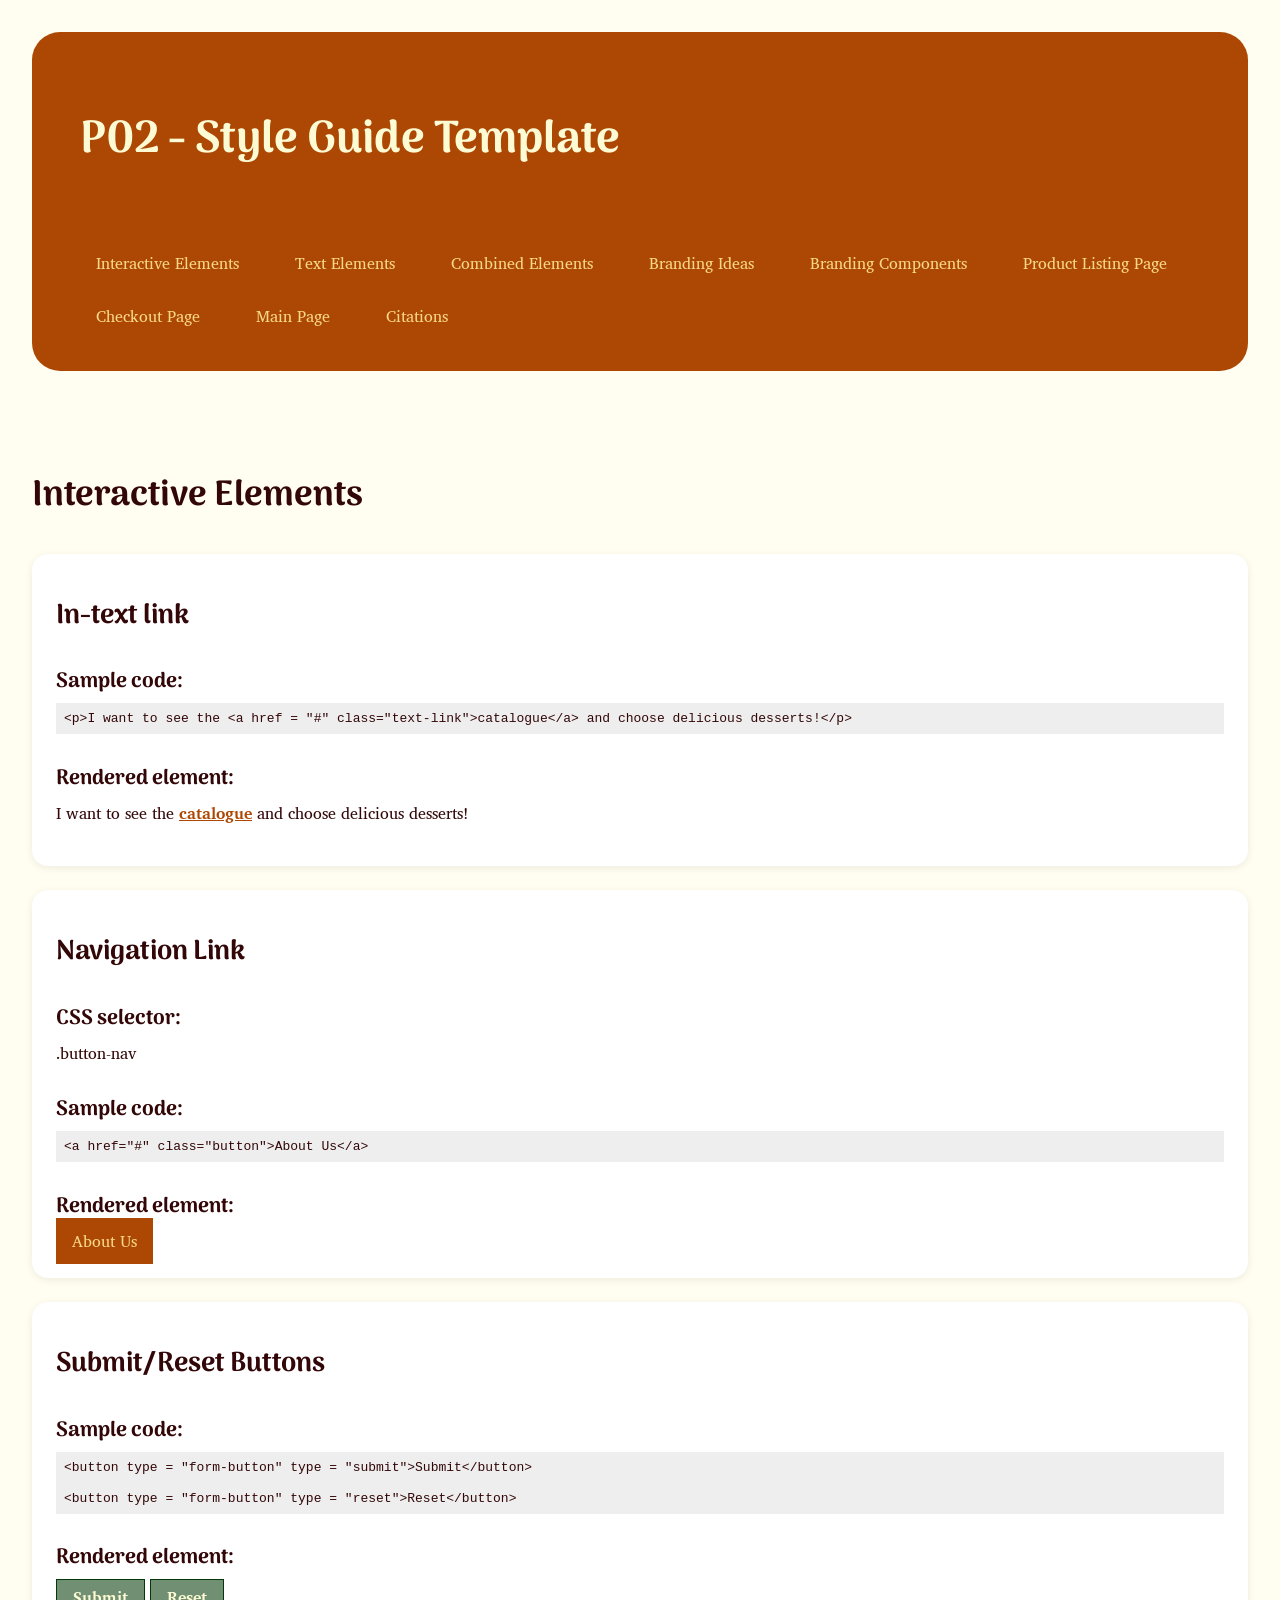
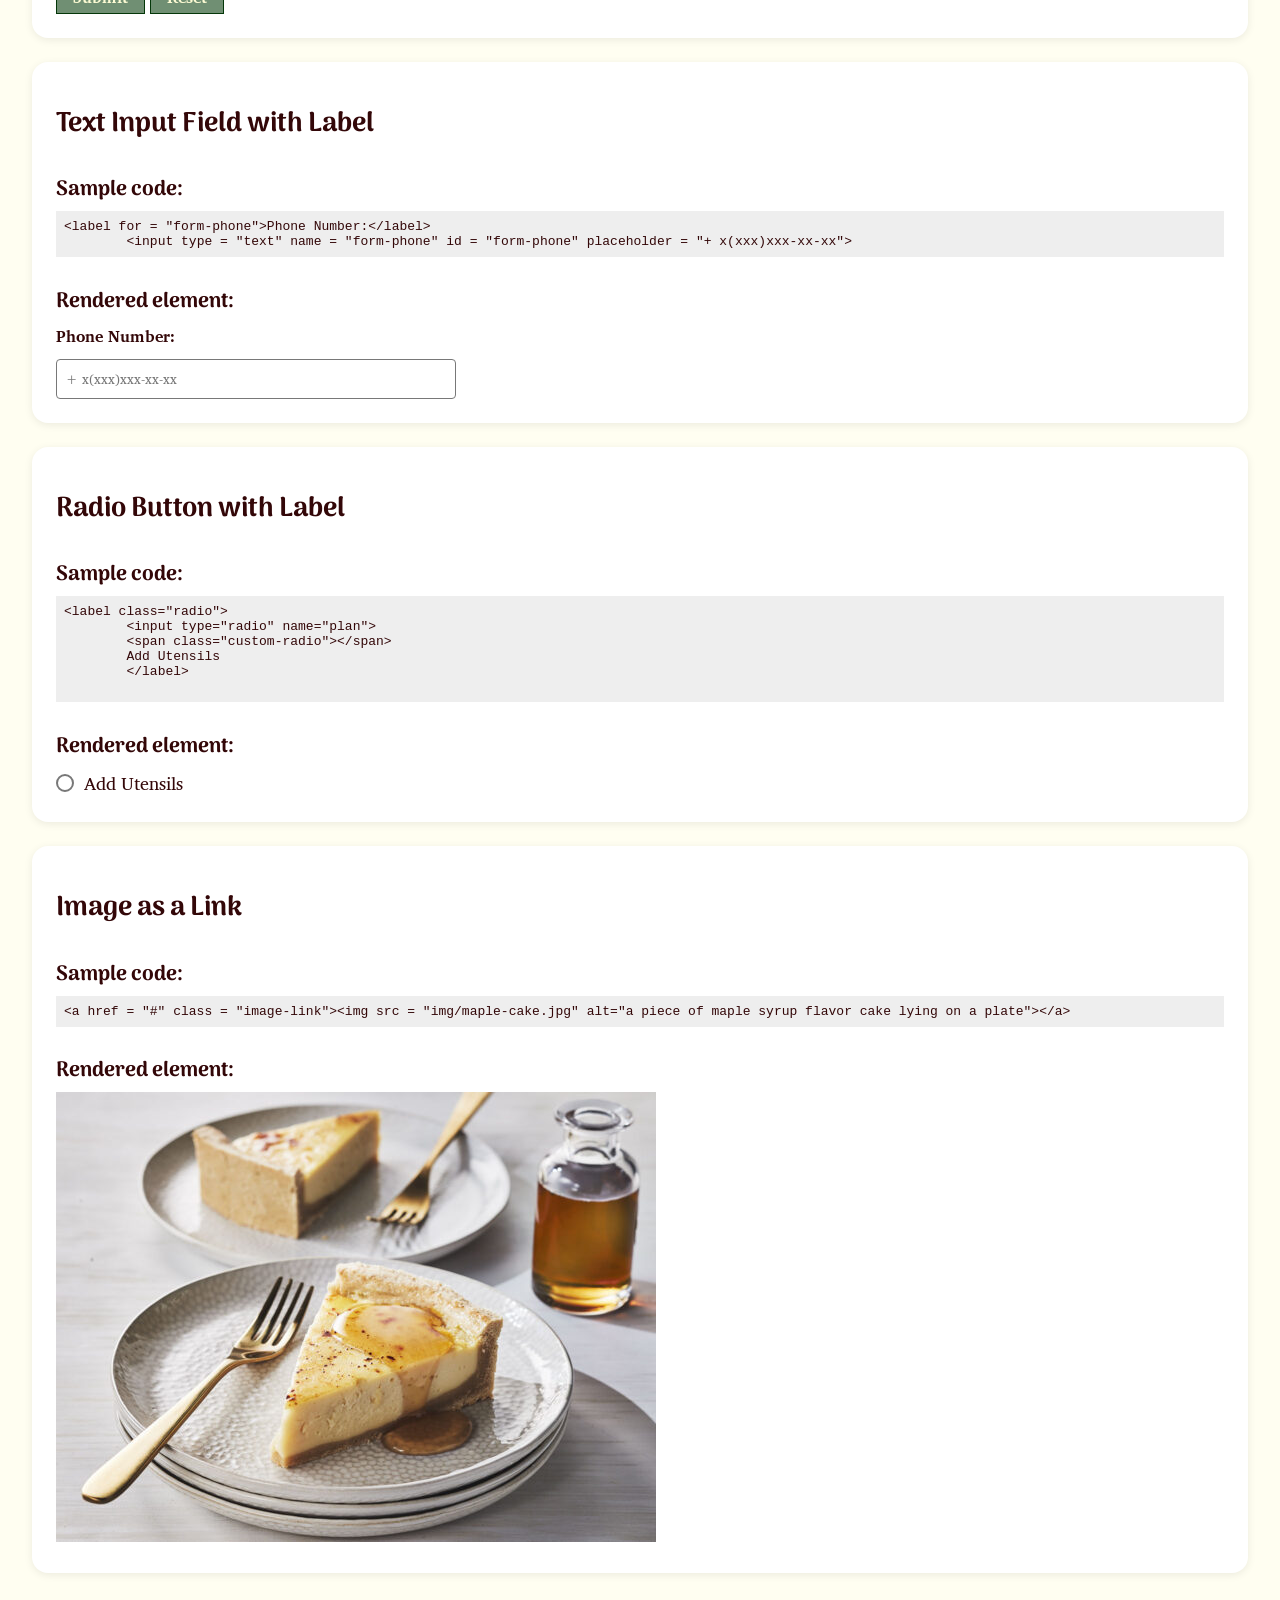
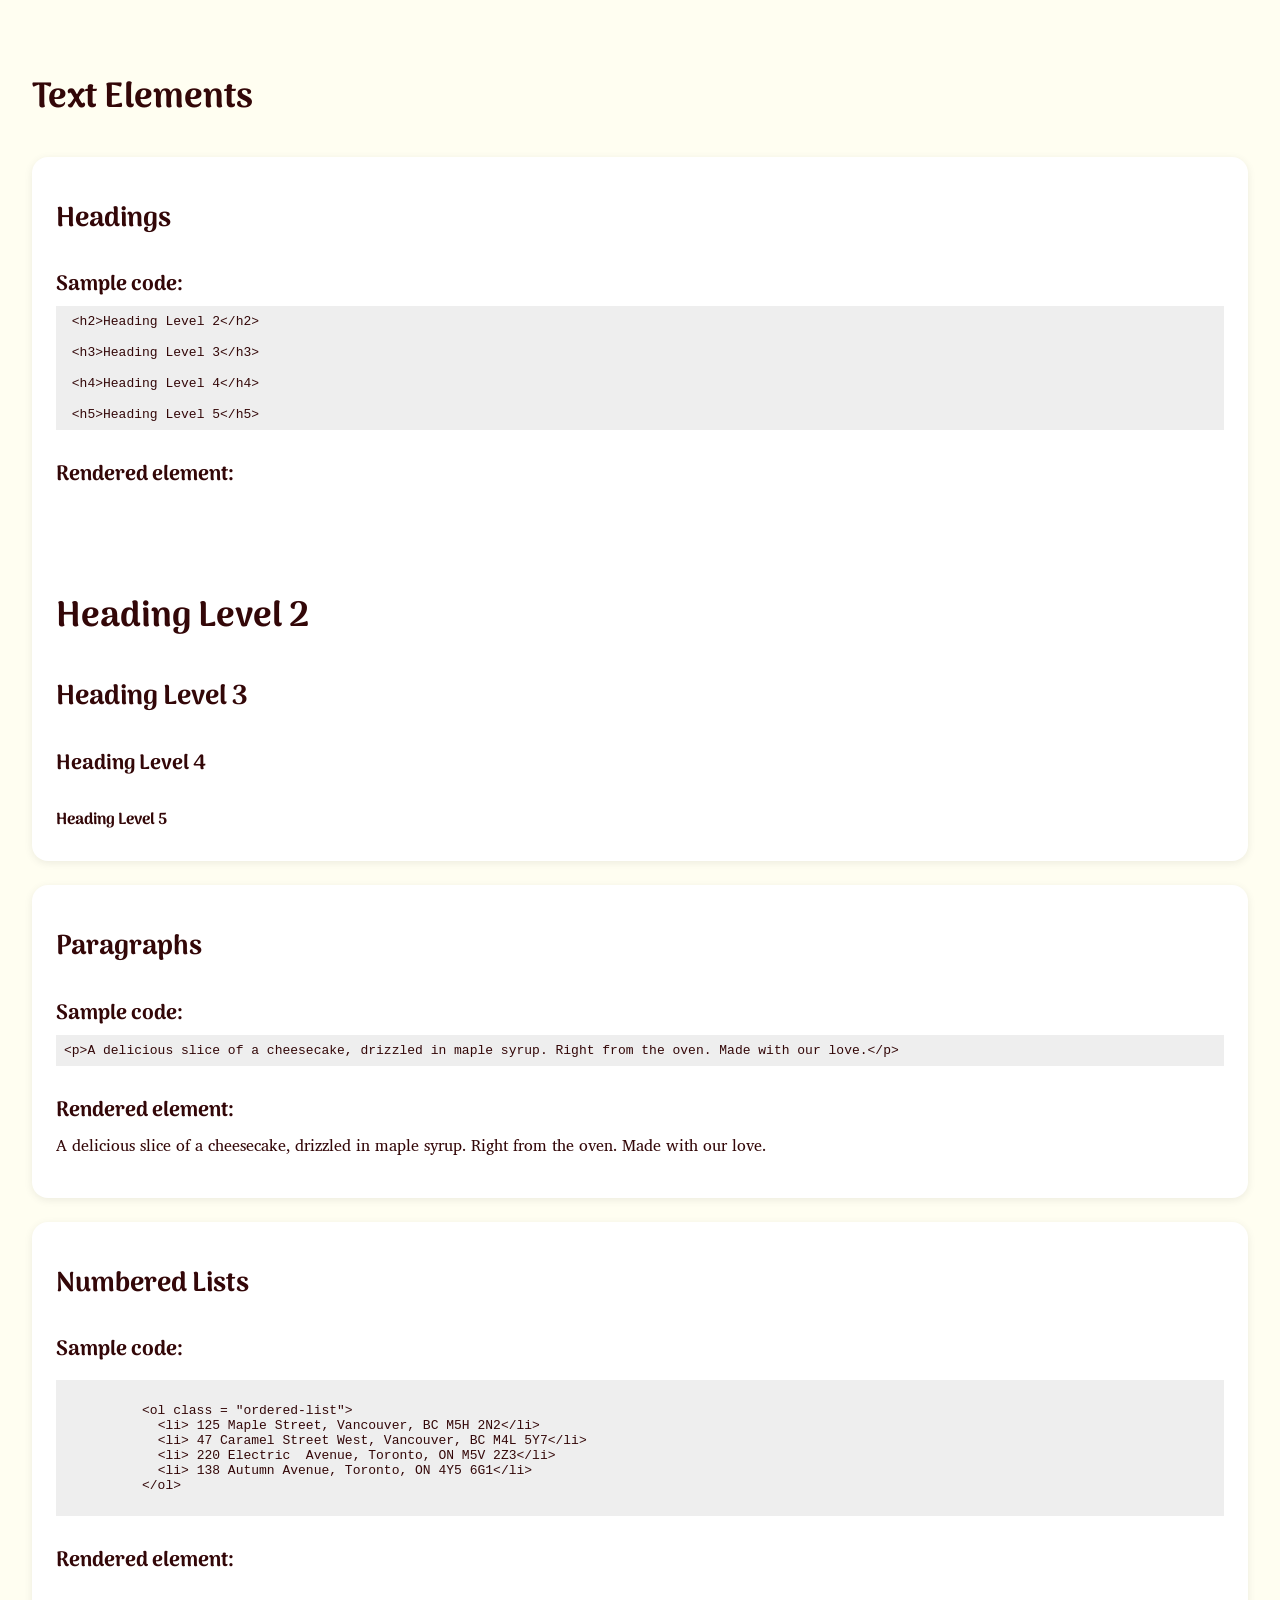
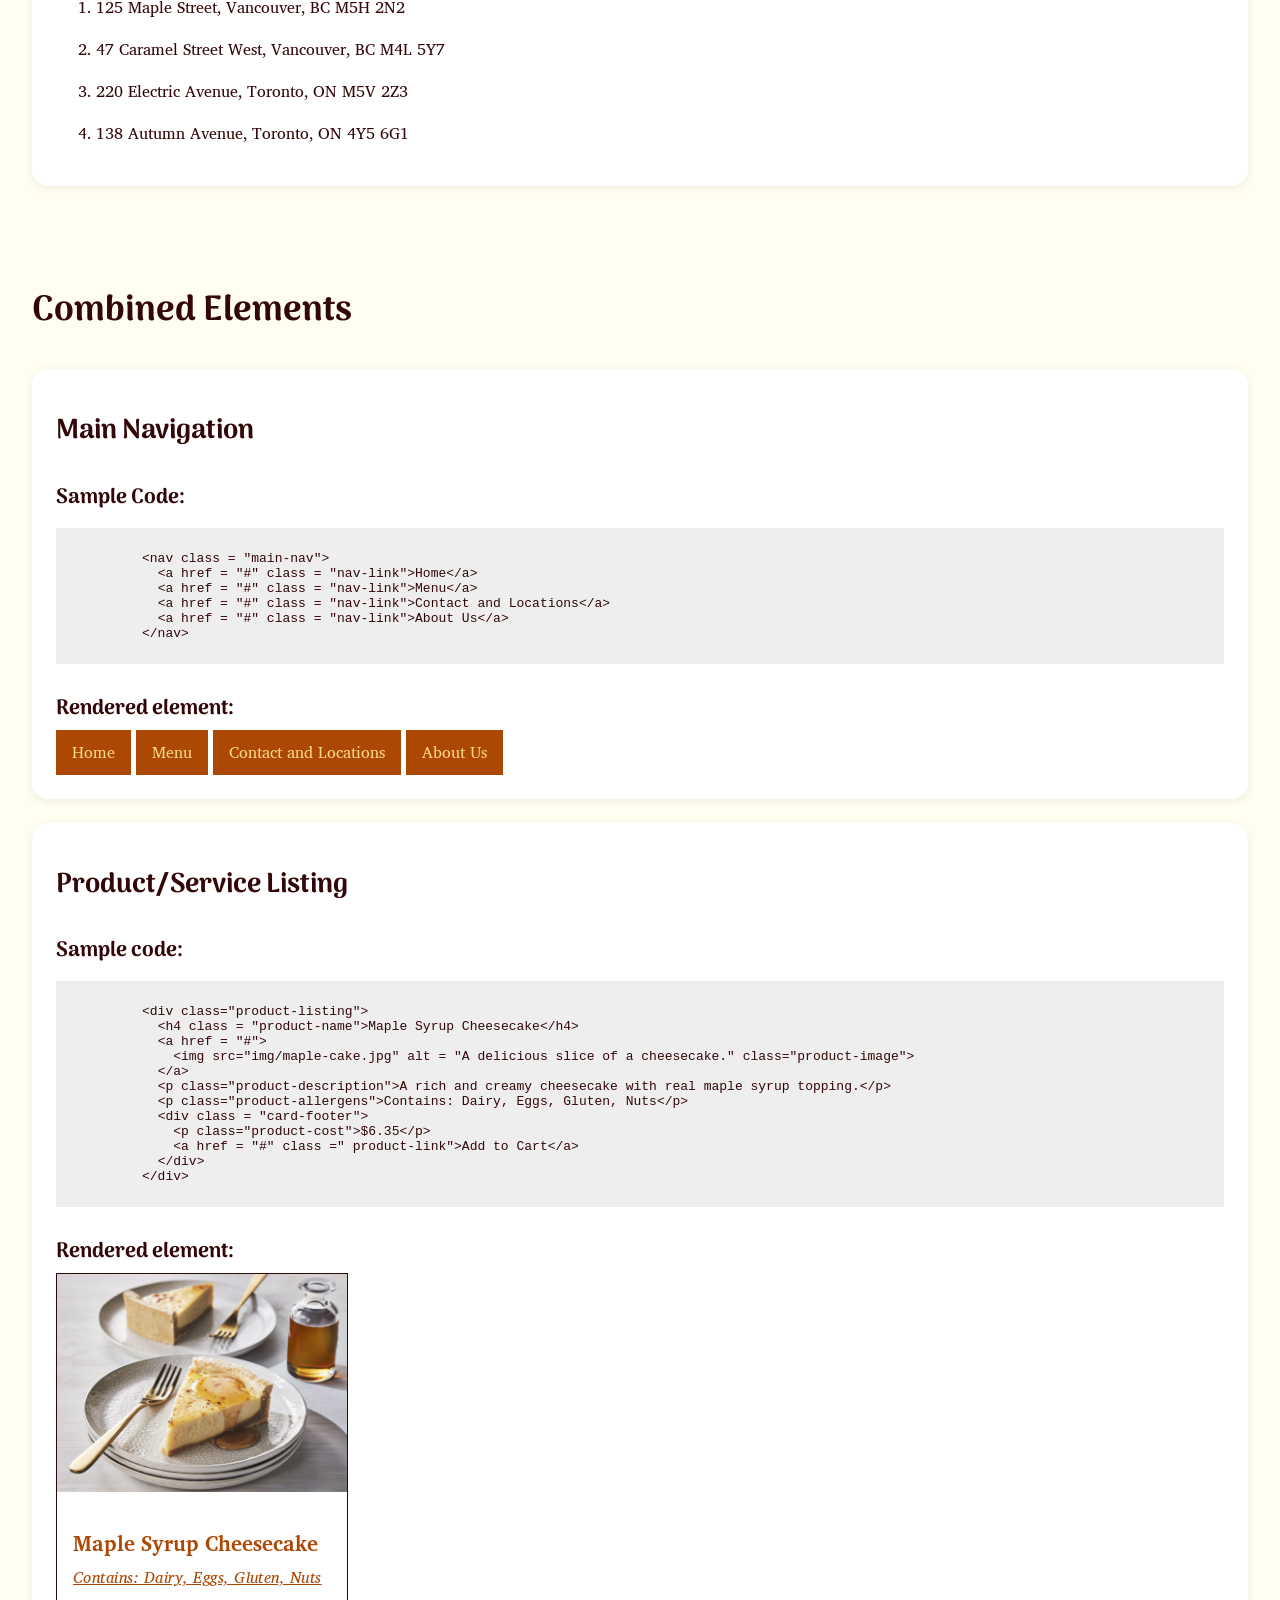
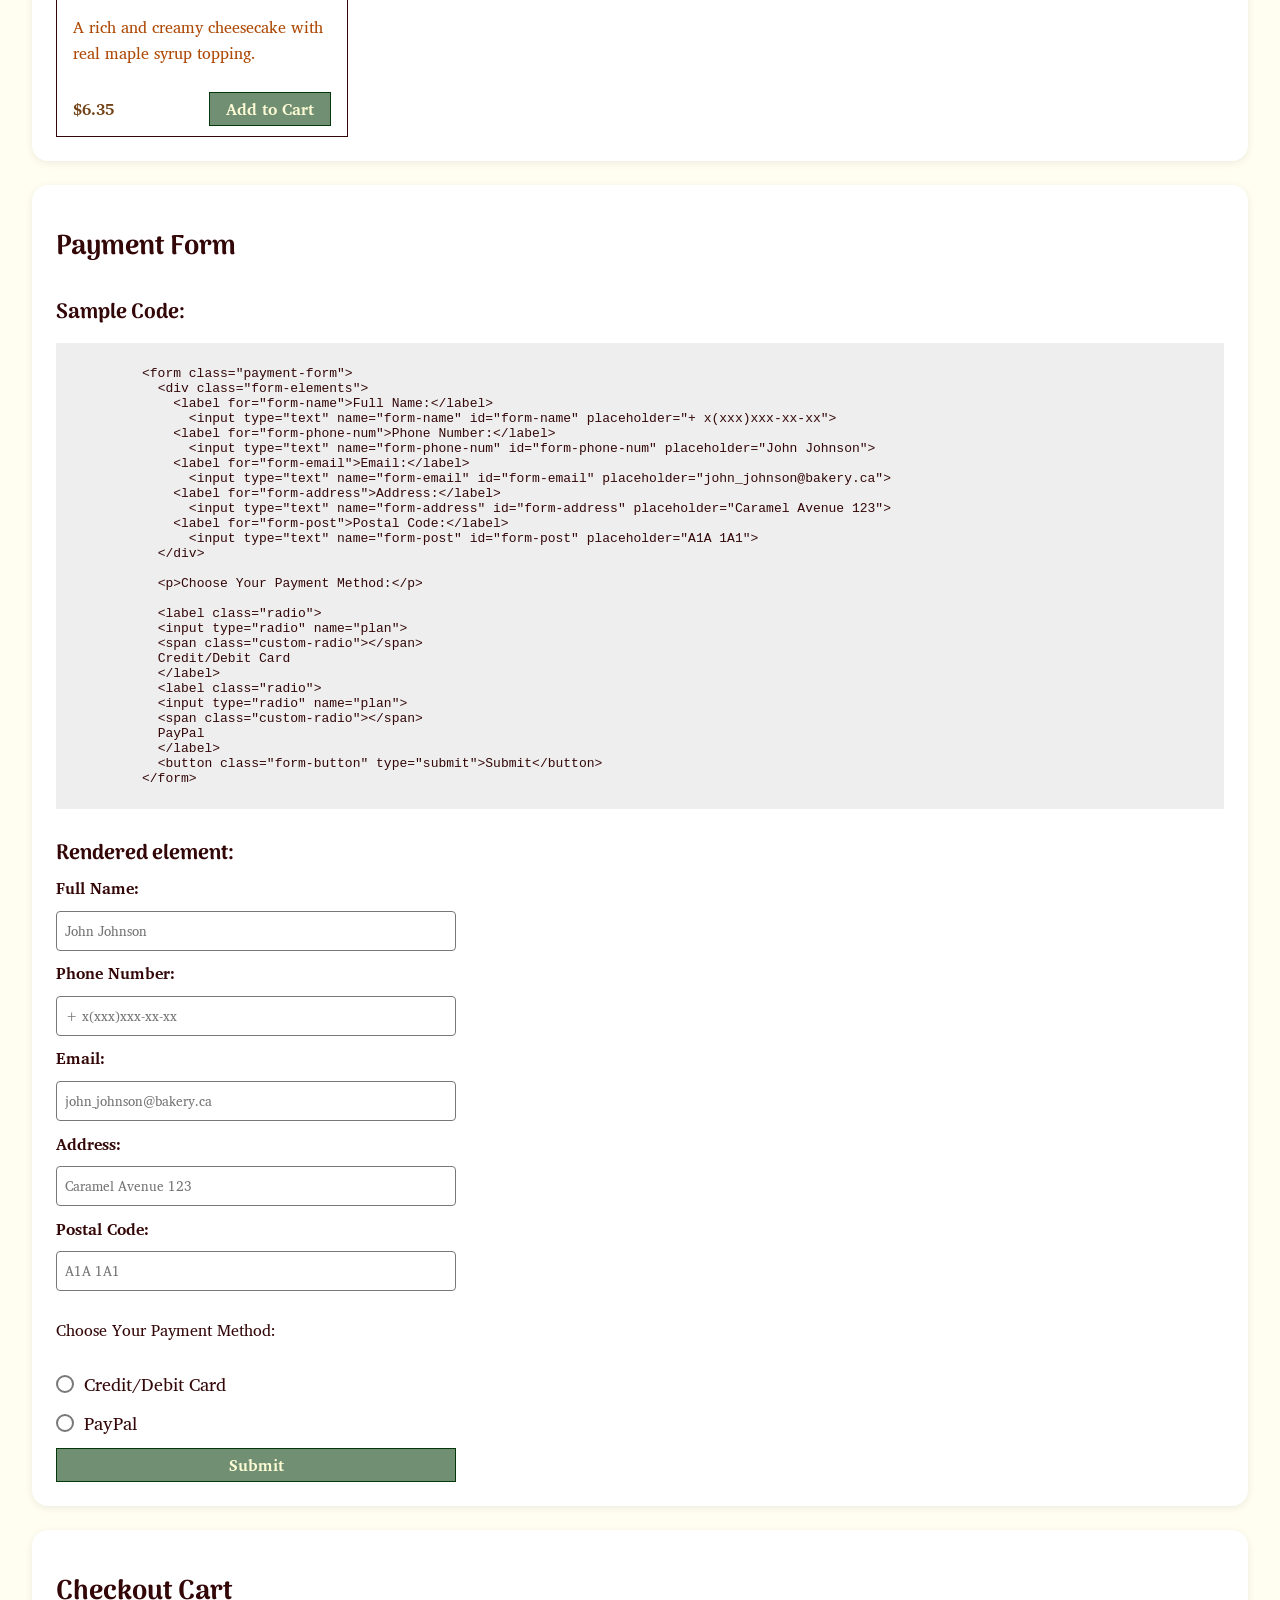
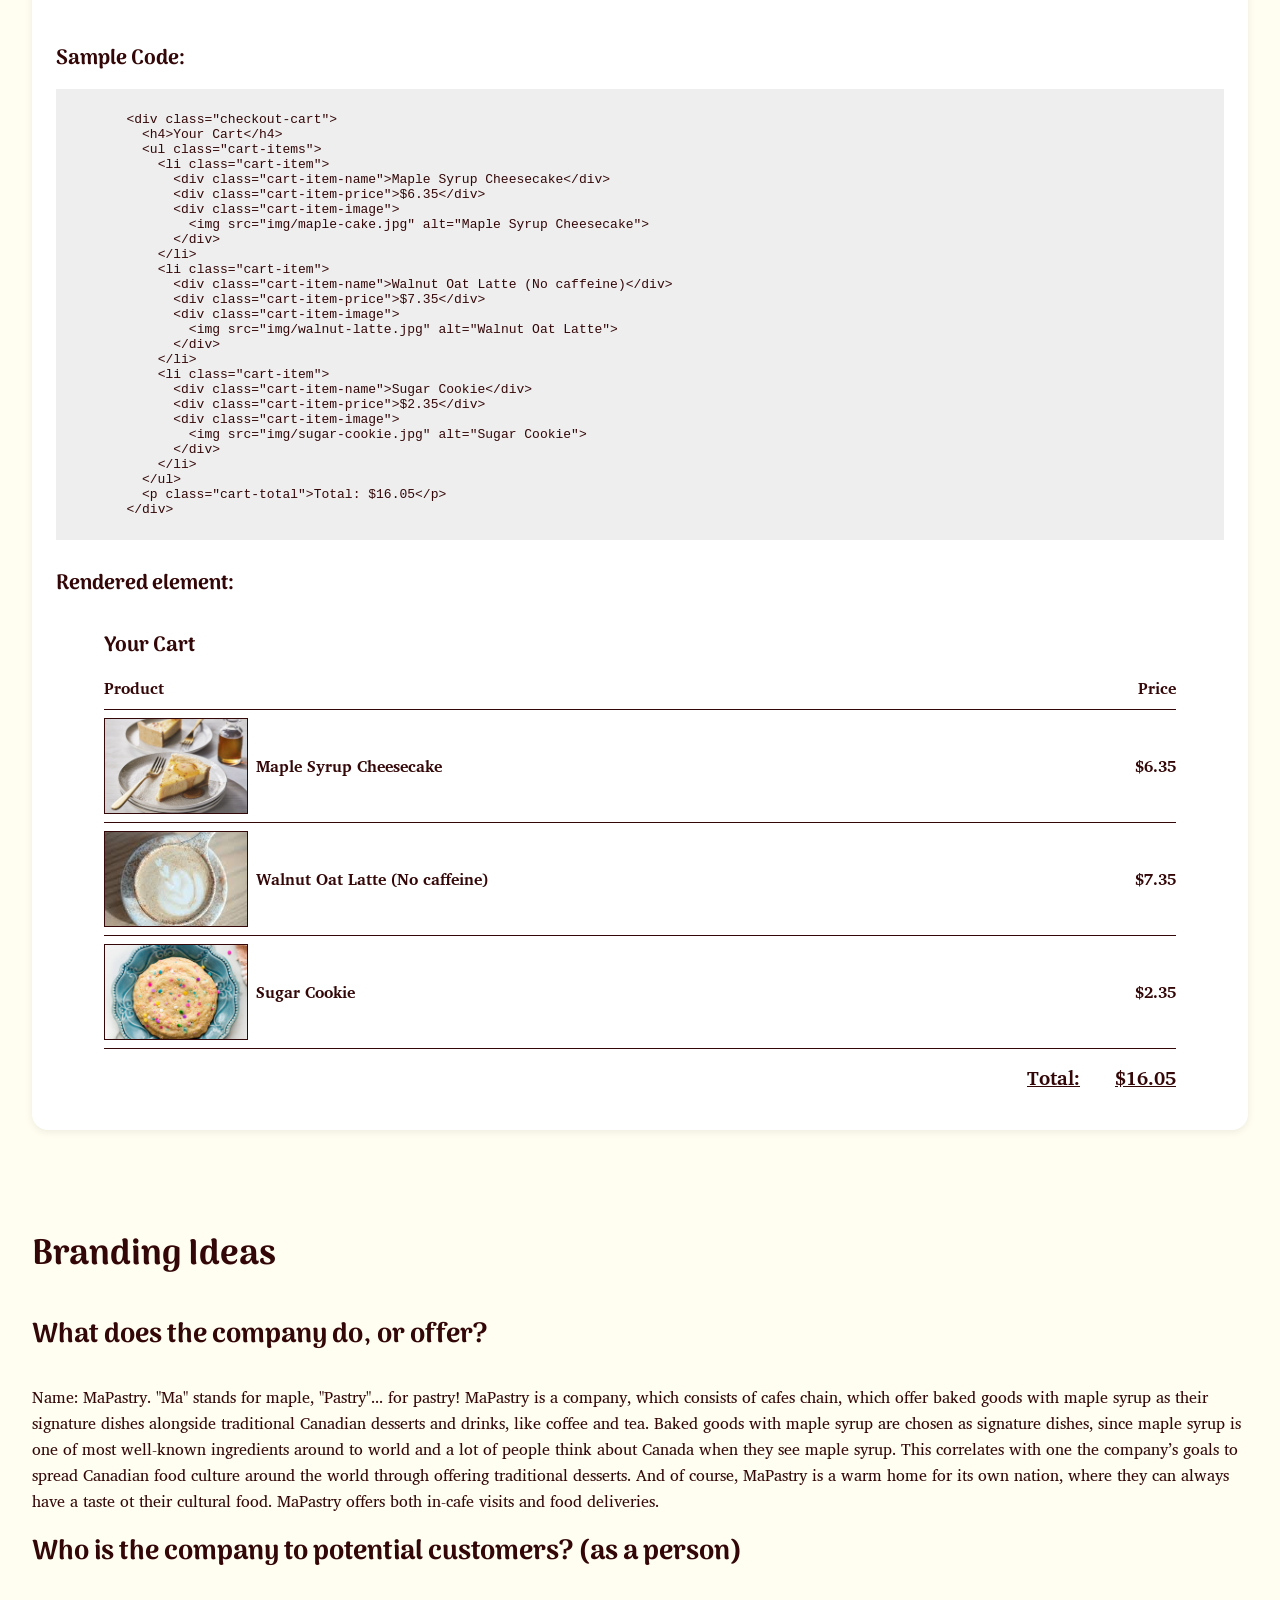
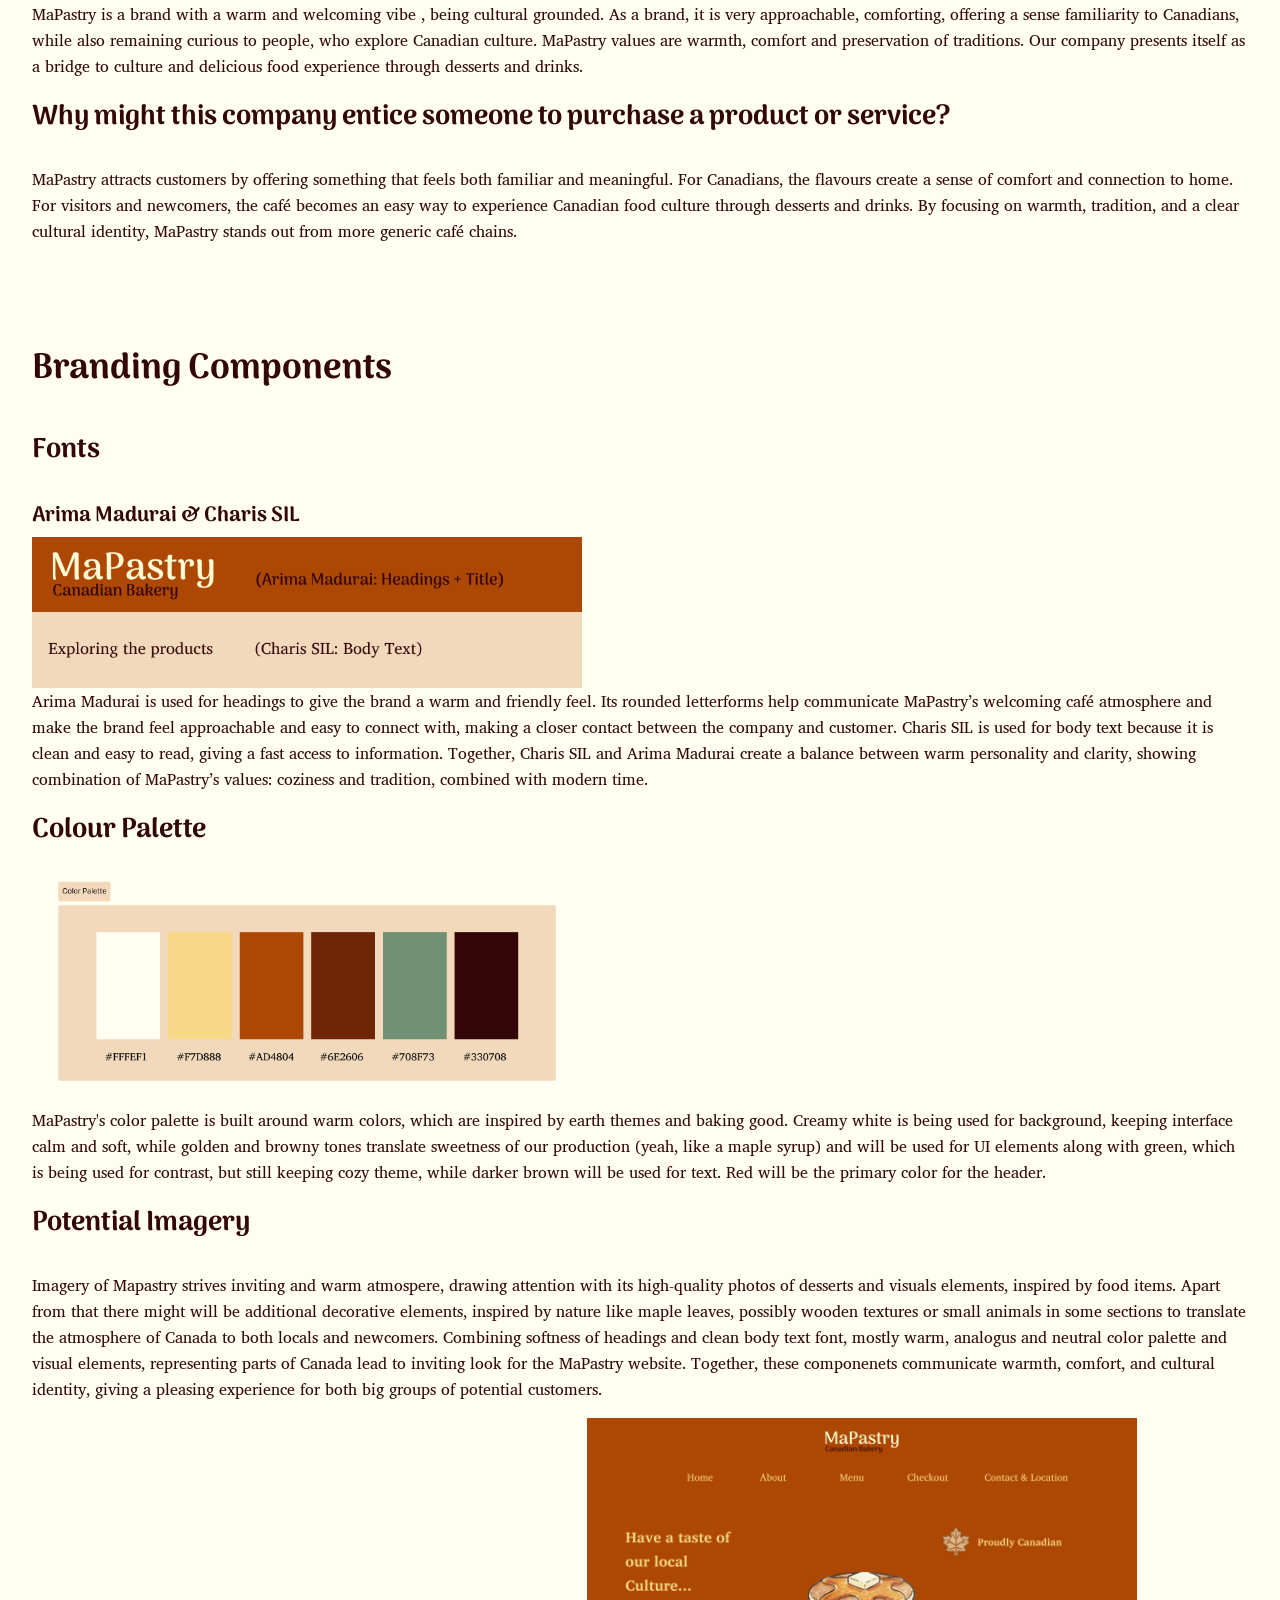
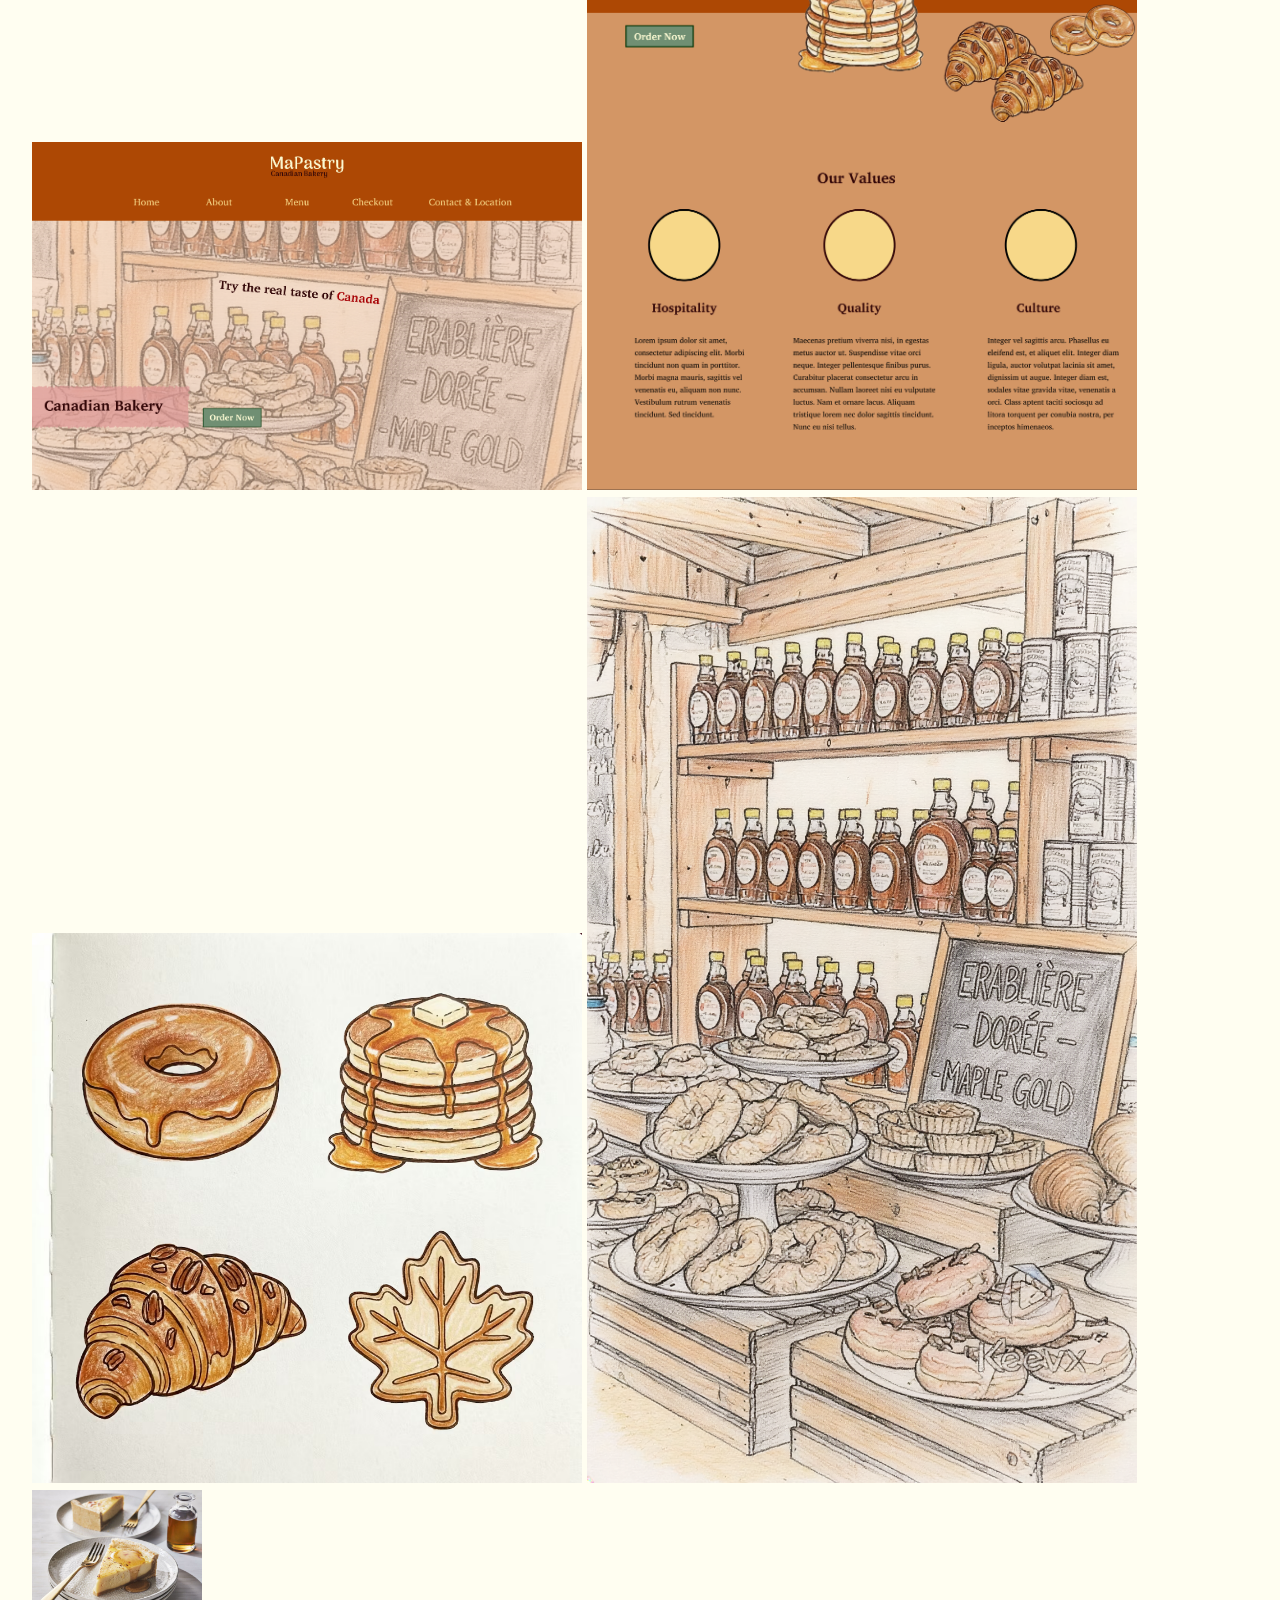
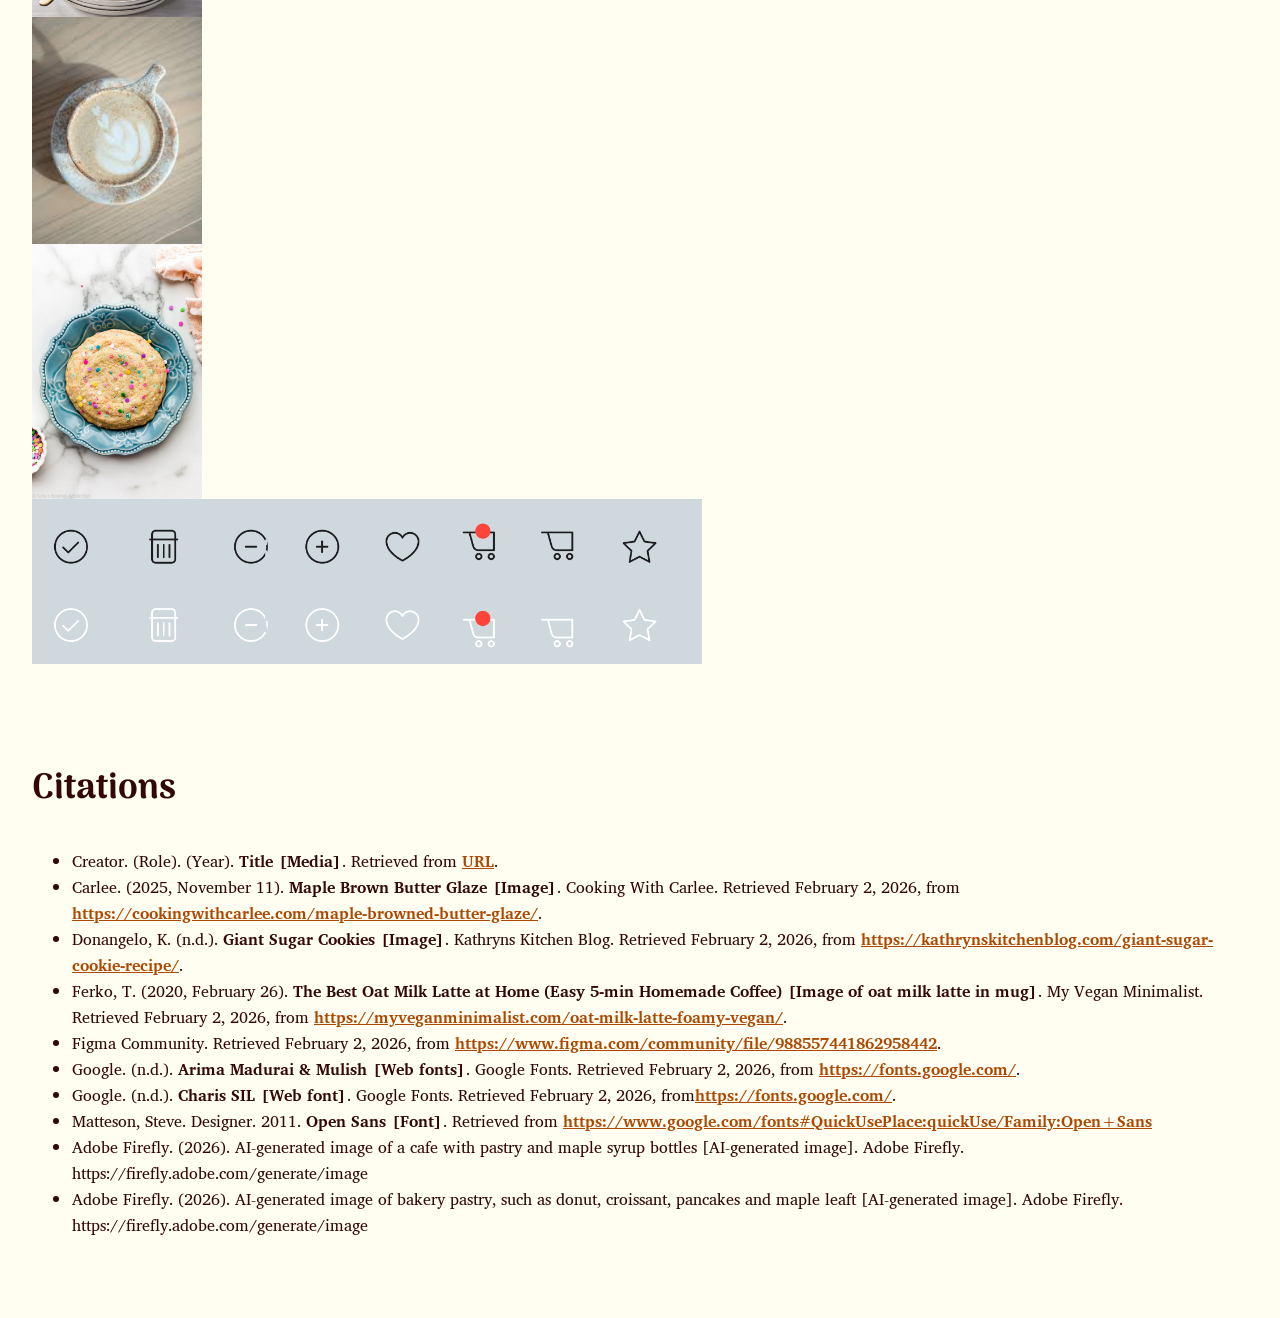
==== index.html @ 5b091a2f "Updated product card css Adjusted buttons of the card, so clicking of them would send the user on a " ====
<!DOCTYPE html>
<html lang = "en">

  <head>

    <meta charset="utf-8">
    <title>P02 - Style Guide Template</title>

    <link href="main.css" rel="stylesheet">
    <link href="grids.css" rel="stylesheet">
    <link href="https://fonts.googleapis.com/css2?family=Arima+Madurai:wght@300;400;500;700&display=swap" rel="stylesheet">
    <link href="https://fonts.googleapis.com/css2?family=Charis+SIL:ital,wght@0,400;0,700;1,400;1,700&display=swap" rel="stylesheet">

    <!--used fonts-->

  </head>

  <body class = "style-guide-page">

    <header>
      <h1>P02 - Style Guide Template</h1>

    
      <nav>        
        <a href="#interactive_elements">Interactive Elements</a>
        <a href="#text_elements">Text Elements</a>
        <a href="#combined_elements">Combined Elements</a>
        <a href="#branding-ideas">Branding Ideas</a>
        <a href="#branding-componenets">Branding Components</a>
        <a href="product-list.html">Product Listing Page</a>
        <a href="checkout.html">Checkout Page</a>
        <a href="landingPage.html">Main Page</a>
        <a href="#citations">Citations</a>
      </nav>

    </header>

    <!-- INTERACTIVE ELEMENTS SECTION // -->
    <section id="interactive_elements">
      <h2>Interactive Elements</h2>


      <section class="element">

        <h3>In-text link</h3>

        <h4>Sample code:</h4>
        <code>&lt;p&gt;I want to see the &lt;a href = "#" class="text-link">catalogue&lt;/a&gt; and choose delicious desserts!&lt;/p&gt;</code>

        <h4>Rendered element:</h4>
        <p>I want to see the <a href="#" class = "text-link" >catalogue</a> and choose delicious desserts!</p>
      </section>


      <!-- Default Button styling section -->
      <section class="element">

        <h3>Navigation Link</h3>

        <h4>CSS selector:</h4>
        <p>.button-nav</p>

        <h4>Sample code:</h4>
        <code>&lt;a href="#" class="button"&gt;About Us&lt;/a&gt;</code>

        <h4>Rendered element:</h4>
        <a class = "button-nav" href="#">About Us</a>

      </section>


      <section class="element">
        <h3>Submit/Reset Buttons</h3>

        <h4>Sample code:</h4>
        <code>&lt;button type = "form-button" type = "submit"&gt;Submit&lt;/button&gt;</code>
        <code>&lt;button type = "form-button" type = "reset"&gt;Reset&lt;/button&gt;</code>

        <h4>Rendered element:</h4>
        <button class = "form-button" type = "submit">Submit</button>
        <button class = "form-button" type = "reset">Reset</button>
      </section>


      <section class="element">
        <h3>Text Input Field with Label</h3>

        <h4>Sample code:</h4>
        <code>&lt;label for = "form-phone"&gt;Phone Number:&lt;/label&gt;
        &lt;input type = "text" name = "form-phone" id = "form-phone" placeholder = "+ x(xxx)xxx-xx-xx"&gt;</code>
        <!--Source:https://developer.mozilla.org/en-US/docs/Web/HTML/Reference/Elements/label
        I did this part using only class material at first, but I also checked on this website, that
        "name" attribute is being used, so I included it just in case.-->

        <h4>Rendered element:</h4>
        <div class = "form-elements">
          <label for = "form-phone">Phone Number:</label>
          <input type = "text" name = "form-phone" id = "form-phone" placeholder = "+ x(xxx)xxx-xx-xx">
        </div>
      </section>


      <section class="element">
        <h3>Radio Button with Label</h3>
        <!-- learnt how to make custom radio button here: https://gist.github.com/Cutcopy/3fce01b4e66c4663ef27-->
        <h4>Sample code:</h4>
        <code>&lt;label class="radio"&gt;
        &lt;input type="radio" name="plan"&gt;
        &lt;span class="custom-radio"&gt;&lt;/span&gt;
        Add Utensils
        &lt;/label&gt;
        </code>
        <h4>Rendered element:</h4>
        <label class="radio">
        <input type="radio" name="plan">
        <span class="custom-radio"></span>
        Add Utensils
        </label>

        
           
        <!--looked up here about radio type: https://developer.mozilla.org/en-US/docs/Web/HTML/Reference/Elements/input/radio-->
      </section>


      <section class="element">
        <h3>Image as a Link</h3>

        <h4>Sample code:</h4>
        <code>&lt;a href = "#" class = "image-link"&gt;&lt;img src = "img/maple-cake.jpg" alt="a piece of maple syrup flavor cake lying on a plate"&gt;&lt;/a&gt; </code>
        <h4>Rendered element:</h4>
        <a href = "#" class = "image-link"><img src = "img/maple-cake.jpg" alt="a piece of maple syrup flavor cake lying on a plate"></a>
      </section>


    </section>
    <!-- // INTERACTIVE ELEMENTS SECTION -->

    


    <!-- TEXT ELEMENTS SECTION // -->
    <section id="text_elements">
      <h2>Text Elements</h2>

      <section class="element">
        <h3>Headings</h3>

        <h4>Sample code:</h4>
        <code> &lt;h2&gt;Heading Level 2&lt;/h2&gt; </code>
        <code> &lt;h3&gt;Heading Level 3&lt;/h3&gt; </code> 
        <code> &lt;h4&gt;Heading Level 4&lt;/h4&gt; </code> 
        <code> &lt;h5&gt;Heading Level 5&lt;/h5&gt; </code> 

        <h4>Rendered element:</h4>
        <h2>Heading Level 2</h2>
        <h3>Heading Level 3</h3>
        <h4>Heading Level 4</h4>
        <h5>Heading Level 5</h5>
      </section>

      <section class="element">
        <h3>Paragraphs</h3>

        <h4>Sample code:</h4>
        <code>&lt;p&gt;A delicious slice of a cheesecake, drizzled in maple syrup. Right from the oven. Made with our love.&lt;/p&gt;</code>

        <h4>Rendered element:</h4>
        <p>A delicious slice of a cheesecake, drizzled in maple syrup. Right from the oven. Made with our love.</p>
      </section>

      <section class="element">
        <h3>Numbered Lists</h3>
        <!--looked up for tag <pre> so long code examples can be more readable in style guide: https://developer.mozilla.org/en-US/docs/Web/HTML/Reference/Elements/pre-->
        <h4>Sample code:</h4>
        <pre><code> 
          &lt;ol class = "ordered-list"&gt;
            &lt;li&gt; 125 Maple Street, Vancouver, BC M5H 2N2&lt;/li&gt;
            &lt;li&gt; 47 Caramel Street West, Vancouver, BC M4L 5Y7&lt;/li&gt;
            &lt;li&gt; 220 Electric  Avenue, Toronto, ON M5V 2Z3&lt;/li&gt;
            &lt;li&gt; 138 Autumn Avenue, Toronto, ON 4Y5 6G1&lt;/li&gt;
          &lt;/ol&gt;
        </code></pre>

        <h4>Rendered element:</h4>
        <ol class = "ordered-list">
          <li> 125 Maple Street, Vancouver, BC M5H 2N2</li>
          <li> 47 Caramel Street West, Vancouver, BC M4L 5Y7</li>
          <li> 220 Electric  Avenue, Toronto, ON M5V 2Z3</li>
          <li> 138 Autumn Avenue, Toronto, ON 4Y5 6G1</li>
        </ol>
      </section>

    </section>
    <!-- // TEXT ELEMENTS SECTION -->



    <!-- COMBINED ELEMENTS SECTION // -->
    <section id="combined_elements">
      <h2>Combined Elements</h2>

      <section class="element">
        <h3>Main Navigation</h3>
        <!--looked up for tag <pre> so long code examples can be more readable in style guide: https://developer.mozilla.org/en-US/docs/Web/HTML/Reference/Elements/pre-->
        <h4>Sample Code:</h4>
        <pre><code> 
          &lt;nav class = "main-nav"&gt;
            &lt;a href = "#" class = "nav-link"&gt;Home&lt;/a&gt;
            &lt;a href = "#" class = "nav-link"&gt;Menu&lt;/a&gt;
            &lt;a href = "#" class = "nav-link"&gt;Contact and Locations&lt;/a&gt;
            &lt;a href = "#" class = "nav-link"&gt;About Us&lt;/a&gt;
          &lt;/nav&gt;
        </code></pre>

        <h4>Rendered element:</h4>
        <nav class="main-nav">
          <a href="#" class="nav-link">Home</a>
          <a href="#" class="nav-link">Menu</a>
          <a href="#" class="nav-link">Contact and Locations</a>
          <a href="#" class="nav-link">About Us</a>
        </nav>
      </section>

      <section class="element">
        <h3>Product/Service Listing</h3>

        <h4>Sample code:</h4>
        <pre><code>
          &lt;div class="product-listing"&gt;
            &lt;h4 class = "product-name"&gt;Maple Syrup Cheesecake&lt;/h4&gt;
            &lt;a href = "#"&gt;
              &lt;img src="img/maple-cake.jpg" alt = "A delicious slice of a cheesecake." class="product-image"&gt;
            &lt;/a&gt;
            &lt;p class="product-description"&gt;A rich and creamy cheesecake with real maple syrup topping.&lt;/p&gt;
            &lt;p class="product-allergens"&gt;Contains: Dairy, Eggs, Gluten, Nuts&lt;/p&gt;
            &lt;div class = "card-footer"&gt;
              &lt;p class="product-cost"&gt;$6.35&lt;/p&gt;
              &lt;a href = "#" class =" product-link"&gt;Add to Cart&lt;/a&gt;
            &lt;/div&gt;
          &lt;/div&gt;
        </code></pre>

        <h4>Rendered element:</h4>
        <div class="product-listing">
          <a href="#" class = "image-link">
            <img src="img/maple-cake.jpg" alt="A delicious slice of a cheesecake.">
          </a>
          <div class = "product-info">
            <h4 class="product-name">Maple Syrup Cheesecake</h4>
            <p class="product-allergens">Contains: Dairy, Eggs, Gluten, Nuts</p>
          </div>
          <p class="product-description">A rich and creamy cheesecake with real maple syrup topping.</p>
          <div class = "card-footer">
            <p class="product-cost">$6.35</p>
            <a href="#" class="form-button">Add to Cart</a>
          </div>
        </div>
      </section>

      <section class="element">
        <h3>Payment Form</h3>

        <h4>Sample Code:</h4>
        <pre><code>
          &lt;form class="payment-form"&gt;
            &lt;div class="form-elements"&gt;
              &lt;label for="form-name"&gt;Full Name:&lt;/label&gt;
                &lt;input type="text" name="form-name" id="form-name" placeholder="+ x(xxx)xxx-xx-xx"&gt;
              &lt;label for="form-phone-num"&gt;Phone Number:&lt;/label&gt;
                &lt;input type="text" name="form-phone-num" id="form-phone-num" placeholder="John Johnson"&gt;
              &lt;label for="form-email"&gt;Email:&lt;/label&gt;
                &lt;input type="text" name="form-email" id="form-email" placeholder="john_johnson@bakery.ca"&gt;
              &lt;label for="form-address"&gt;Address:&lt;/label&gt;
                &lt;input type="text" name="form-address" id="form-address" placeholder="Caramel Avenue 123"&gt;
              &lt;label for="form-post"&gt;Postal Code:&lt;/label&gt;
                &lt;input type="text" name="form-post" id="form-post" placeholder="A1A 1A1"&gt;
            &lt;/div&gt;

            &lt;p&gt;Choose Your Payment Method:&lt;/p&gt;

            &lt;label class="radio"&gt;
            &lt;input type="radio" name="plan"&gt;
            &lt;span class="custom-radio"&gt;&lt;/span&gt;
            Credit/Debit Card
            &lt;/label&gt;
            &lt;label class="radio"&gt;
            &lt;input type="radio" name="plan"&gt;
            &lt;span class="custom-radio"&gt;&lt;/span&gt;
            PayPal
            &lt;/label&gt;
            &lt;button class="form-button" type="submit"&gt;Submit&lt;/button&gt;
          &lt;/form&gt;
        </code></pre>


        <h4>Rendered element:</h4>
          <form class="payment-form">
            <div class = "form-elements">
              <label for = "form-name">Full Name:</label>
                <input type = "text" name = "form-name" id = "form-name" placeholder = "John Johnson">
              <label for = "form-phone-num">Phone Number:</label>
                <input type = "text" name = "form-phone-num" id = "form-phone-num" placeholder = "+ x(xxx)xxx-xx-xx">
              <label for = "form-email">Email:</label>
                <input type = "text" name = "form-email" id = "form-email" placeholder = "john_johnson@bakery.ca">
              <label for = "form-address">Address:</label>
                <input type = "text" name = "form-address" id = "form-address" placeholder = "Caramel Avenue 123">
              <label for = "form-post">Postal Code:</label>
                <input type = "text" name = "form-post" id = "form-post" placeholder = "A1A 1A1">
            </div>

            <p>Choose Your Payment Method:</p>

            <label class="radio">
            <input type="radio" name="plan">
            <span class="custom-radio"></span>
            Credit/Debit Card
            </label>
            <label class="radio">
            <input type="radio" name="plan">
            <span class="custom-radio"></span>
            PayPal
            </label>

            <button class="form-button" type="submit">Submit</button>
            </form>
            </section>

      <section class="element">
        <h3>Checkout Cart</h3>

        <h4>Sample Code:</h4>
        <pre><code>
        &lt;div class="checkout-cart"&gt;
          &lt;h4&gt;Your Cart&lt;/h4&gt;
          &lt;ul class="cart-items"&gt;
            &lt;li class="cart-item"&gt;
              &lt;div class="cart-item-name"&gt;Maple Syrup Cheesecake&lt;/div&gt;
              &lt;div class="cart-item-price"&gt;$6.35&lt;/div&gt;
              &lt;div class="cart-item-image"&gt;
                &lt;img src="img/maple-cake.jpg" alt="Maple Syrup Cheesecake"&gt;
              &lt;/div&gt;
            &lt;/li&gt;
            &lt;li class="cart-item"&gt;
              &lt;div class="cart-item-name"&gt;Walnut Oat Latte (No caffeine)&lt;/div&gt;
              &lt;div class="cart-item-price"&gt;$7.35&lt;/div&gt;
              &lt;div class="cart-item-image"&gt;
                &lt;img src="img/walnut-latte.jpg" alt="Walnut Oat Latte"&gt;
              &lt;/div&gt;
            &lt;/li&gt;
            &lt;li class="cart-item"&gt;
              &lt;div class="cart-item-name"&gt;Sugar Cookie&lt;/div&gt;
              &lt;div class="cart-item-price"&gt;$2.35&lt;/div&gt;
              &lt;div class="cart-item-image"&gt;
                &lt;img src="img/sugar-cookie.jpg" alt="Sugar Cookie"&gt;
              &lt;/div&gt;
            &lt;/li&gt;
          &lt;/ul&gt;
          &lt;p class="cart-total"&gt;Total: $16.05&lt;/p&gt;
        &lt;/div&gt;
        </code></pre>


        <h4>Rendered element:</h4>
          <div class="checkout-cart">
            <h4>Your Cart</h4>
            <ul class="cart-items">
              <li class = "cart-header">
                <div class = "header-product">Product</div>
                <div class = "header-price">Price</div>
              </li>
              <li class="cart-item">
                <div class="item-details">
                  <img src="img/maple-cake.jpg" alt="Maple Syrup Cheesecake" class="cart-item-image"> <!--cheesecake image: https://www.google.com/search?sca_esv=449808707ab54592&rlz=1C5CHFA_enRU907RU908&sxsrf=ANbL-n4_2D99c-ySaFGrkwpUbXqF6I4DnA:1769443565425&udm=2&fbs=[base64]&q=maple+cheesecake&sa=X&sqi=2&ved=2ahUKEwj3gav5yqmSAxVMEjQIHQCUFR4QtKgLegQIGhAB&biw=1422&bih=849&dpr=2&aic=0#vhid=mEJMOMpN0LvPjM&vssid=mosaic-->
                  <div class="item-name">Maple Syrup Cheesecake</div>
                </div>
                <div class="item-price">$6.35</div>
              </li>
              <li class="cart-item">
                <div class="item-details">
                  <img src="img/latte.jpeg" alt="Walnut Oat Latte" class="cart-item-image"> <!--latte image: https://myveganminimalist.com/oat-milk-latte-foamy-vegan/-->
                  <div class="item-name">Walnut Oat Latte (No caffeine)</div>
                </div>
                 <div class="item-price">$7.35</div>
              </li>
              <li class="cart-item">
                <div class="item-details">
                  <img src="img/cookie.jpg" alt="Sugar Cookie" class="cart-item-image"> <!--cookie image: https://sallysbakingaddiction.com/giant-sugar-cookie/-->
                  <div class="item-name">Sugar Cookie</div>
                </div>
                <div class="item-price">$2.35</div>
              </li>
              <li class="cart-total">
                <div class="total-label">Total:</div>
                <div class="total-value">$16.05</div>
              </li>
            </ul>
          </div>
      </section>

    </section>
    <!-- // COMBINED ELEMENTS SECTION -->

    <section id = "branding-ideas">
      <h2>Branding Ideas</h2>
      <h3>What does the company do, or offer?</h3>
      <p>Name: MaPastry. "Ma" stands for maple, "Pastry"... for pastry! MaPastry is a company, which consists of cafes chain, which offer baked goods with maple syrup as their signature dishes alongside traditional Canadian desserts and drinks, like coffee and tea.

      Baked goods with maple syrup are chosen as signature dishes, since maple syrup is one of most well-known ingredients around to world and a lot of people think about Canada when they see maple syrup. This correlates with one the company’s goals to spread Canadian food culture around the world through offering traditional desserts. And of course, MaPastry is a warm home for its own nation, where they can always have a taste ot their cultural food. 

      MaPastry offers both in-cafe visits and food deliveries. 
      </p>

      <h3>Who is the company to potential customers? (as a person)</h3>

      <p>MaPastry is a brand with a warm and welcoming vibe , being cultural grounded. As a brand, it is very approachable, comforting, offering a sense familiarity to Canadians, while also remaining curious to people, who explore Canadian culture. MaPastry values are warmth, comfort and preservation of traditions. 
      Our company presents itself as a bridge to culture and delicious food experience through desserts and drinks.</p>
     
      <h3>Why might this company entice someone to purchase a product or service?</h3>
      
      <p>MaPastry attracts customers by offering something that feels both familiar and meaningful. For Canadians, the flavours create a sense of comfort and connection to home. For visitors and newcomers, the café becomes an easy way to experience Canadian food culture through desserts and drinks. By focusing on warmth, tradition, and a clear cultural identity, MaPastry stands out from more generic café chains.</p>
    </section>
    
    <section id = "branding-componenets">
      <h2>Branding Components</h2>

      <h3>Fonts</h3>

      <h4>Arima Madurai & Charis SIL</h4>

      <img src="img/fonts-maPastry.png" width = 550 alt = "fonts used for MaPastry's website">

      <p>Arima Madurai is used for headings to give the brand a warm and friendly feel. Its rounded letterforms help communicate MaPastry’s welcoming café atmosphere and make the brand feel approachable and easy to connect with, making a closer contact between the company and customer.

        Charis SIL is used for body text because it is clean and easy to read, giving a fast access to information. Together, Charis SIL and Arima Madurai create a balance between warm personality and clarity, showing combination of MaPastry’s values: coziness and tradition, combined with modern time.
      </p>

      <h3>Colour Palette</h3>
      <img src = img/color-palette.png width = 550 alt="color palette of MaPastry Brand">
      <p>MaPastry's color palette is built around warm colors, which are inspired by earth themes and baking good. Creamy white is being used for background, keeping interface calm and soft, while golden and browny tones
        translate sweetness of our production (yeah, like a maple syrup) and will be used for UI elements along with green, which is being used for contrast, but still keeping cozy theme, while darker brown will be used for text.
        Red will be the primary color for the header.  
      </p>

      <h3>Potential Imagery</h3>

      <p>Imagery of Mapastry strives inviting and warm atmospere, drawing attention with its high-quality photos of desserts and visuals elements, inspired by food items. Apart from that there might will be additional decorative elements, inspired by nature like maple leaves, possibly wooden textures or 
        small animals in some sections to translate the atmosphere of Canada to both locals and newcomers. 
        
        Combining softness of headings and clean body text font, mostly warm, analogus and neutral color palette and visual elements, representing parts of Canada lead to inviting look for the MaPastry website.
        Together, these componenets communicate warmth, comfort, and cultural identity, giving a pleasing experience for both big groups of potential customers.
      </p>

       <img src = img/landing-page-idea1.png class = image-link width = 550 alt="main page of the MaPastry's website">
       <img src = img/landing-page-idea2.png class = image-link width = 550 alt="a second idea for main page of the MaPastry's website">
       <img src = img/canadian-dishes.png class = image-link width = 550 alt="a picture of pastry dishes: donut, croissants, pancakes and maple leaf">
       <img src = img/landing-page-image1.png class = image-link width = 550 alt="a drawing of the bakery with pastry goods and bottle of maple syrup">
       <img src="img/maple-cake.jpg" alt="Maple Syrup Cheesecake" width = 170 height = 170>
       <img src="img/latte.jpeg" alt="Walnut Oat Latte" width = 170 height = 170>
       <img src="img/cookie.jpg" alt="Sugar Cookie" width = 170 height = 170>
       <img src="img/shop-icons.png" alt="shop icons" width = 670 height = 170> <!-- taken from https://www.figma.com/community/file/1156555637629672146-->

    </section>



    <section id="citations">
      <h2>Citations</h2>

      <ul>
        <li>Creator. (Role). (Year). <strong>Title [Media]</strong>. Retrieved from <a href="#" class = "text-link">URL</a>.</li>

        <li>Carlee. (2025, November 11). <strong>Maple Brown Butter Glaze [Image]</strong>. Cooking With Carlee. Retrieved February 2, 2026, from <a href="https://cookingwithcarlee.com/maple-browned-butter-glaze/" class = "text-link">https://cookingwithcarlee.com/maple-browned-butter-glaze/</a>.</li>
        <li>Donangelo, K. (n.d.). <strong>Giant Sugar Cookies [Image]</strong>. Kathryns Kitchen Blog. Retrieved February 2, 2026, from <a href="https://kathrynskitchenblog.com/giant-sugar-cookie-recipe/" class = "text-link">https://kathrynskitchenblog.com/giant-sugar-cookie-recipe/</a>.</li>
        <li>Ferko, T. (2020, February 26). <strong>The Best Oat Milk Latte at Home (Easy 5-min Homemade Coffee) [Image of oat milk latte in mug]</strong>. My Vegan Minimalist. Retrieved February 2, 2026, from <a href="https://myveganminimalist.com/oat-milk-latte-foamy-vegan/" class = "text-link">https://myveganminimalist.com/oat-milk-latte-foamy-vegan/</a>.</li>
        <li>Figma Community. Retrieved February 2, 2026, from <a href="https://www.figma.com/community/file/988557441862958442" class = "text-link">https://www.figma.com/community/file/988557441862958442</a>.</li>
        <li>Google. (n.d.). <strong>Arima Madurai & Mulish [Web fonts]</strong>. Google Fonts. Retrieved February 2, 2026, from  <a href="https://fonts.google.com/x" class = "text-link">https://fonts.google.com/</a>.</li>
        <li>Google. (n.d.). <strong>Charis SIL [Web font]</strong>. Google Fonts. Retrieved February 2, 2026, from<a href="https://fonts.google.com/" class="text-link">https://fonts.google.com/</a>.</li>
        <li>Matteson, Steve. Designer. 2011. <strong>Open Sans [Font]</strong>. Retrieved from <a href="https://www.google.com/fonts#QuickUsePlace:quickUse/Family:Open+Sans" class = "text-link">https://www.google.com/fonts#QuickUsePlace:quickUse/Family:Open+Sans</a></li>
        <li>Adobe Firefly. (2026). AI-generated image of a cafe with pastry and maple syrup bottles [AI‑generated image]. Adobe Firefly. https://firefly.adobe.com/generate/image</li>
        <li>Adobe Firefly. (2026). AI-generated image of bakery pastry, such as donut, croissant, pancakes and maple leaft [AI‑generated image]. Adobe Firefly. https://firefly.adobe.com/generate/image</li>
      </ul>

    </section>

  </body>
</html>
---- main.css ----
/*
  STYLE GUIDE STYLING 
  Default styling for the style guide 
*/

code{
  white-space: pre-wrap; /* used to ensure that code examples adjust to the page size, found here: https://developer.mozilla.org/en-US/docs/Web/CSS/Reference/Properties/white-space */
  background-color: #EEE;
  padding: 0.5rem;
  display: block;
}

body {
  font-family: "Charis SIL", serif;
  background: #FFFEF1;
  color: #330708;
  padding: 2rem;
  margin: 0;
}


header{
  background: #AD4804;
  color: #F7D888;
  padding: 2rem;
  margin-bottom: 2rem;
  display: flex;
  gap: 1.5rem;
  flex-wrap: wrap; /* used to adjust header elements placing: https://developer.mozilla.org/en-US/docs/Web/CSS/Reference/Properties/flex-wrap*/
  border-radius: 1.75rem;
}


.style-guide-page header nav {
  display: flex;
  flex-wrap: wrap;  /* https://developer.mozilla.org/en-US/docs/Web/CSS/Reference/Properties/flex-wrap*/
  gap: 0.5rem;        
}

header nav a{
  color: #F7D888;
  text-decoration: none;
  padding: 0.6rem 1rem;
  transition: 0.2s;
  margin-left: 1rem;
}


header nav a:hover {
  background: #6E2606;
  color: #FDFBD4;
}

.element {
  background: white;
  padding: 1.5rem;
  border-radius: 1rem;
  margin-bottom: 1.5rem;
  box-shadow: 0 2px 8px rgba(0,0,0,0.08); /*used fror style and aestheitic: https://developer.mozilla.org/en-US/docs/Web/CSS/Reference/Properties/box-shadow */
}

h1{
  font-family: "Arima Madurai", cursive;
  font-size: 2.8rem;
  padding: 0.6rem 1rem;
  color: #FDFBD4;
 
}

h2 {
  font-family: 'Arima Madurai', cursive;
  margin-top: 6rem;
  font-size: 2.2rem;
}

h3 {
  font-family: 'Arima Madurai', cursive;
  margin-top: 1rem;
  font-size: 1.7rem;
}

h4 {
  font-family: 'Arima Madurai', cursive;
  margin-bottom: 0.25rem;
  font-size: 1.3rem;

}
h5 {
  font-family: 'Arima Madurai', cursive;
  margin-bottom: 0.25rem;
  font-size: 1rem;

}

p {
  margin-top: 0;
}

/* 
  INTERACTIVE ELEMENTS -------------------
*/

.text-link {
  color: #AD4804;
  font-weight: 600;
  transition: 0.2s;
}

.text-link:hover {
  color: #E60E0E;
  text-decoration: underline;
}

.text-link:focus {
  outline: 1px solid #E60E0E;
}



.nav-link {
  background: #AD4804;
  color: #F7D888;
  text-decoration: none;
  padding: 0.6rem 1rem;
  display: inline-block;
  transition: 0.2s;
}

.nav-link:hover, .nav-link:focus {
  background: #6E2606;
  color: #FDFBD4; 
}

.button, .button-nav, .product-link {
 background: #AD4804;
  color: #F7D888;
  border: none;
  padding: 0.6rem 1rem;
  text-decoration: none;
  transition: 0.2s;
}

.button-nav:hover, .button-nav:focus, .button:hover, .button:focus, .product-link:hover, .product-link:focus {
  background: #6E2606;
  color: #FDFBD4; 
}

.form-elements, .payment-form{
  display: flex;
  flex-direction: column;
  gap: 0.6rem;
  max-width: 25rem;
}

.form-elements label {
    font-weight: 600;
}

.image-link{
  display: inline-block;
  max-width: 100%;

}

.image-link img {
  width: 100%;
  height: auto;
  display: block;
  transition: 0.25s;
}


.form-elements input {
  border: 1px solid #787878;
  border-radius: 0.25rem;
  padding: 0.5rem;
  font-family: "Charis SIL", serif;
  transition: 0.2s;
}

input {
  padding: 0.5rem;
  border-radius: 6px;
  border: 1px solid #ccc;
}

.radio {
  display: flex;
  align-items: center;
  font-size: 18px;
  gap: 10px;
}

.radio input {
  display: none;
}

/*learnt how to style custom radio buttons here: https://gist.github.com/Cutcopy/3fce01b4e66c4663ef27*/
.custom-radio {
  width: 18px;
  height: 18px;
  border: 2px solid #787878;
  border-radius: 50%;
  position: relative;
}

.radio input:hover + .custom-radio, .radio input:focus + .custom-radio {
  border-color: #330708;
}

.radio input:checked + .custom-radio {
  border-color: #330708;
}

.radio input:checked + .custom-radio::after {
  content: "";
  width: 10px;
  height: 10px;
  background: #330708;
  border-radius: 50%;
  position: absolute;
  top: 50%;
  left: 50%;
  transform: translate(-50%, -50%);
}


.form-elements input:hover, .form-elements input:focus {
  outline: none;
  border: 1px solid #330708;
  box-shadow: 0 0 0 2px rgba(51, 7, 8, 0.2);
}

#form-post {
    margin-bottom: 1rem;
}

.form-post{
    margin-left: 15rem;
}

.image-link:hover img, .image-link:focus img {
  transform: scale(1.02);
  filter: brightness(1.08) saturate(1.08); /*looked up for some effects when hovering over image: https://developer.mozilla.org/en-US/docs/Web/CSS/Reference/Values/filter-function/brightness */
  border: 2px solid #330708;
}

/* 
  TEXT ELEMENTS -------------------
*/

.ordered-list li{
  margin-bottom: 1rem;
}

/* 
  COMBINED ELEMENTS -------------------
*/

section{
  margin-bottom: 3rem;
}


.product-listing {
  width: 18.25rem;
  
  max-width: 100%;
  background: white;
  border: 1.5px solid;
  border-color: #330708;
  text-align: center;
}


.product-listing h4, .product-allergens, .product-description {
 text-align: left;
 margin-left: 1rem;
 color: #AD4804;
}


.product-listing h4{
 font-family: "Charis SIL", serif;
}
.product-description{
 font-weight: 200;
}
.product-allergens{
  margin-bottom: 1.5rem;
  text-decoration: underline;
  font-style: italic;
  font-weight: 400;
  letter-spacing: 0.03rem;
}


.card-footer {
  display: flex;
  justify-content: space-between;
  align-items: center;
  padding: 0.6rem 1rem;
  border-radius: 0.5rem;
}

.card-footer .product-cost {
  font-weight: 700;
  color: #734217;
  margin: 0;
}

.form-button {
  background: #708F73;
  font-family: "Charis SIL", serif;
  color: #FDFBD4;
  padding: 0.2rem 1rem;
  border: 1.5px solid #043709;
  transition: 0.2s;
  font-weight: 600;
  text-decoration: none;
}

.form-button:hover {
  background: #F7D888;
  color: #6E2606;
  border: 1.5px solid #690D0E;
}

.form-button, .radio-option {
  font-size: 1rem; 
}

.cart-header {
  font-weight: 700;
}

.cart-header,
.cart-item,
.cart-total {
    display: grid;
    grid-template-columns: 1fr 6rem;
    align-items: center;
    padding: 0.5rem 0;
    border-bottom: 1px solid #330708;
    box-sizing: border-box;
}
.checkout-cart {
    max-width: 70rem; 
    margin: 0 auto;
    padding: 0 1.5rem;
}

.cart-total {
    padding: 0.8rem 0;
    font-weight: 700;
    font-size: 1.2rem;
    text-decoration: underline;

}

.cart-items {
    padding: 0;
    margin: 0;
    list-style: none;
}

.cart-item {
  display: grid;
  grid-template-columns: 4fr 1fr; /* looked how to place elements in columns: https://developer.mozilla.org/en-US/docs/Web/CSS/Reference/Properties/grid-template-columns*/
  align-items: center;

  padding: 0.5rem 0rem;
  border-bottom: 1px solid #330708;

}

.item-details {
  display: flex;
  align-items: center;
  gap: 0.5rem;
}

.item-name{
  font-weight: 600;
}

.item-price {
  font-weight: 600;
  color: #330708;
}
.item-price,
.header-price,
.total-value {
    justify-self: end;
}

.cart-item-image {
   width: 9rem;
    height: 6rem;
    min-width: 9rem;
    min-height: 6rem;
    object-fit: cover;
    border: 1px solid #330708;
}
.cart-total {
    padding: 0.8rem 0;
    font-weight: 700;
    font-size: 1.2rem;
    text-decoration: underline;
    border-bottom: none; /* used to not apply underline at the end of the container: https://www.udacity.com/blog/2021/08/how-to-apply-the-css-property-border-bottom.html */
}

.total-label {
    justify-self: end;
    text-decoration: underline;
}

img{
  max-width:100%;
  height: auto;
  display: block;
}

p a, li a {
  overflow-wrap: anywhere; /* helped me to adjust text out of style guide componenets, in the imagery, found here: https://developer.mozilla.org/en-US/docs/Web/CSS/Reference/Properties/overflow-wrap */
  word-break: break-word; /* used for the same reason: https://css-tricks.com/almanac/properties/w/word-break/ */
}


/*
  PRODUCTS LISTING PAGE STYLING
*/


.mapastry-logo{
    display: flex;
    justify-content: center;
    align-items: center;
}
.products-page {
  padding: 0;
}

.products-page-header {
  position: sticky; /* https://developer.mozilla.org/en-US/docs/Web/CSS/Reference/Properties/position */
  top: 0;
  left: 0;
  width: 100%;
  z-index: 100; /* https://developer.mozilla.org/en-US/docs/Web/CSS/Reference/Properties/z-index */
  border-radius: 0;
  background: #AD4804; 
  display: flex;
  flex-direction: column;
  align-items: center;
  padding: 1rem 0;
}


.products {
  display: grid;
  grid-template-columns: repeat(auto-fit, 19.25rem); /*https://developer.mozilla.org/en-US/docs/Web/CSS/Reference/Values/repeat */
  gap: 2rem;
  justify-content: center;
  align-items: start;
}

.products-page .main-nav {
  display: flex;
  gap: 1rem;
}

.products-page h2 {
  padding: 2rem;
}

.page-header {
  text-align: center;
  margin-top: 2rem;
  margin-bottom: 0.5rem;
}

.page-description {
  text-align: center;
  max-width: 45rem; 
  margin: 0 auto 6rem auto;
}

.products-page .element {
  max-width: 37.5rem;
  margin: 0 auto;
  padding: 1rem;
}

.products-page .payment-form {
  margin: 0 auto;
}

/*
  CHECKOUT PAGE STYLING
*/

.checkout-cart h2, .payment-form h2 {
  font-size: 1.5rem;
  font-family: 'Arima Madurai', cursive;
  margin-top: 0.4rem;
  text-align: center;
}

/* =========================
   HOME PAGE
========================= */

.home-page {
  padding:0;
}

.navbar {
  position: fixed;

  width: 100%;

  display: flex;
  justify-content: space-between;
  align-items: center;

  padding: 0 4rem;
  height: 98px;
  box-sizing: border-box;

  background: transparent;
  transition: background-color 0.3s ease;
  z-index: 1;
}

.nav {
  color: #F7D888;
  text-decoration: none;
  padding: 4rem;
}

.navbar.scrolled {
  background-color: #AD4804; 
}

.cart {
  display: flex;
  align-items: flex-start;
  height: 100%;
}

.cart img {
  height: 3.5rem;
  transition: transform 0.2s ease;
}

.cart img:hover {
  transform: scale(1.1);
}

/* TOP */

.top {
  position: relative;
  height: 100vh;
  background: url("img/main-page-cafe.png") center/cover;
  display: flex;
  flex-direction: column;
  justify-content: space-between;
  color: #FDFBD4;
}

.logo img {
  height: 50px;
}

.top-content {
  max-width: 1200px;
  padding: 0 4rem 6rem 4rem;
}

.top-content h1 {
  font-size: 3rem;
  font-family: "Arima Madurai", cursive;
  margin-top: 20rem;
  margin-bottom: 1.5rem;
}

.top-content p {
  font-size: 1.1rem;
  line-height: 1.6;
  margin-bottom: 4rem;
}



.canadian-badge {
  display: flex;
  align-items: center;
  gap: 0.5rem;
  padding: 2rem 4rem;
  justify-content: flex-end;
  font-weight: 600;
}

.canadian-badge img {
  height: 30px;
}

.newsabout-section {
  background: #FFFEF1;
  padding: 6rem 2rem;
  text-align: center;
  margin-bottom: 50rem;
}

.newsabout-section h2 {
  font-size: 2.5rem;
  color: #330708;
}
/* =========================
   ABOUT PAGE
========================= */

.about-page .navbar {
  background:#AD4804;
}

.about-page {
  padding: 0;
}
---- grids.css ----
*, 
*::before, 
*::after {
  box-sizing: border-box;
}
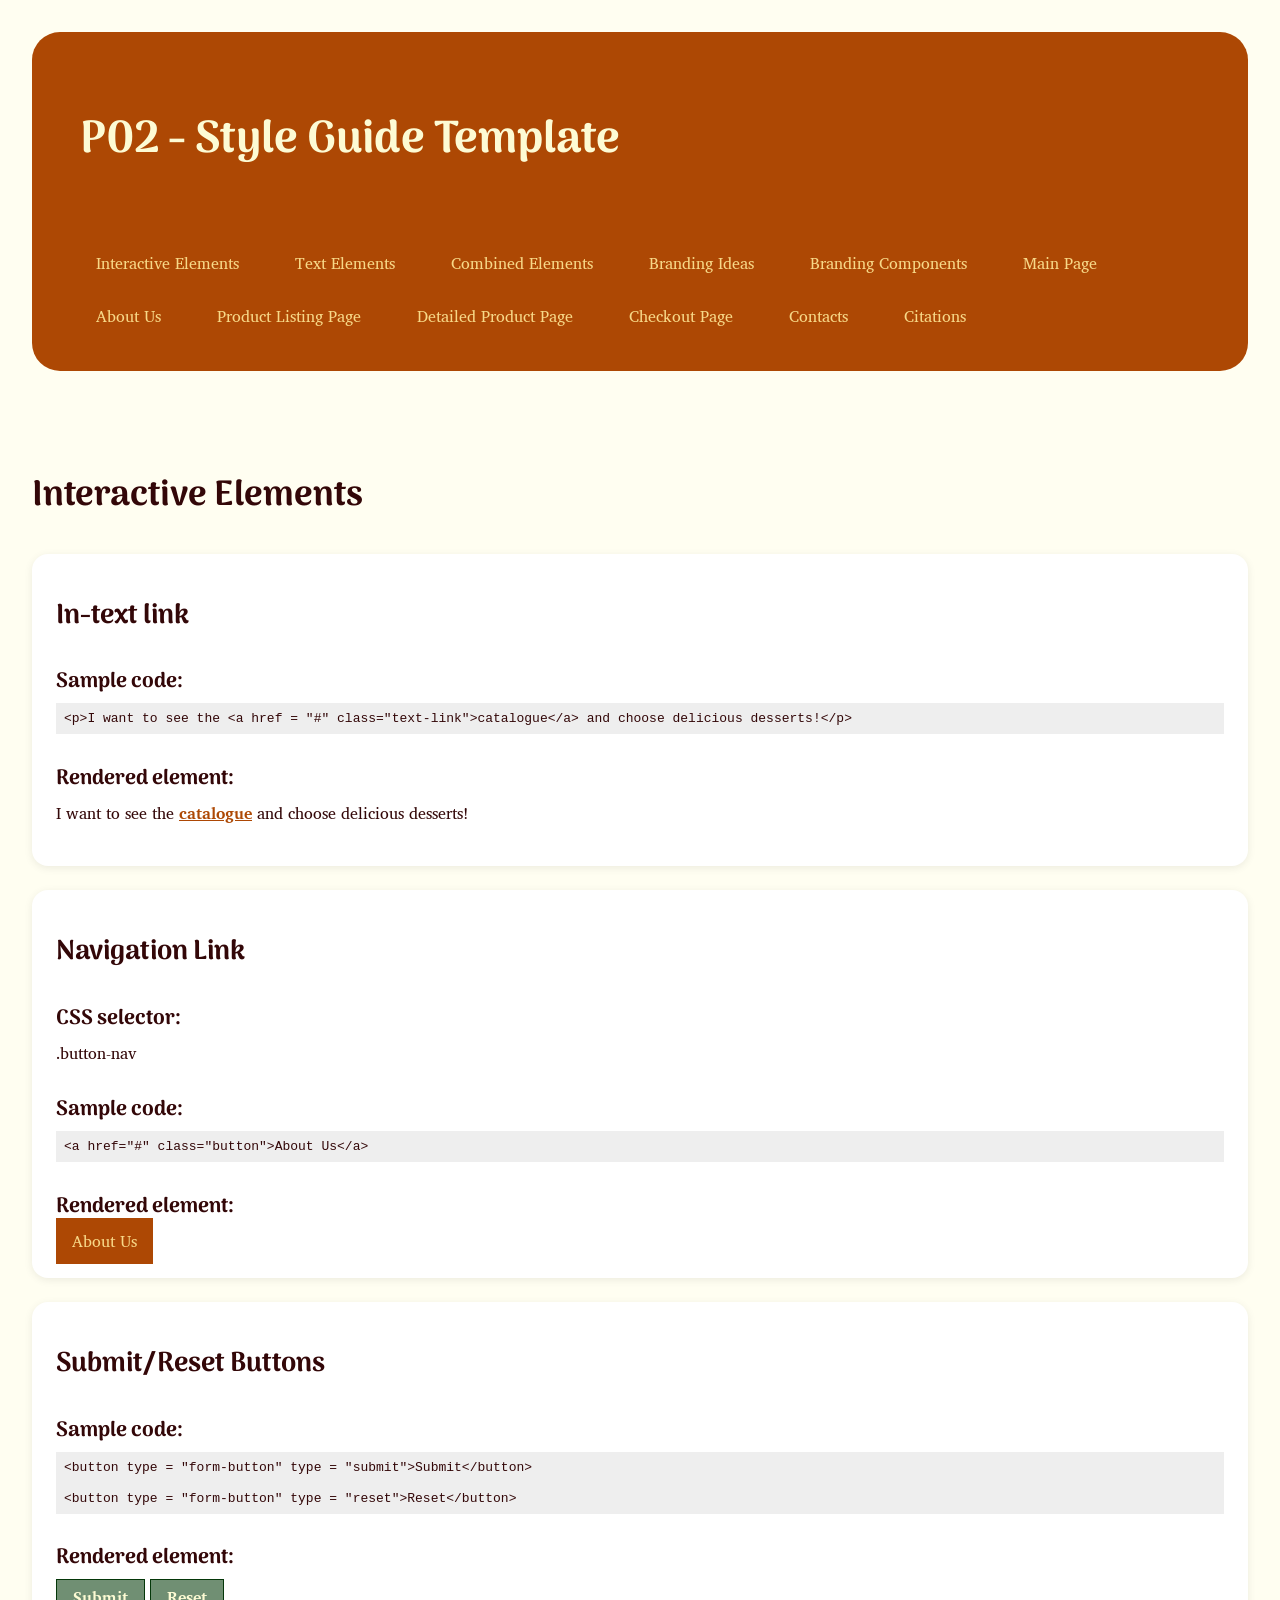
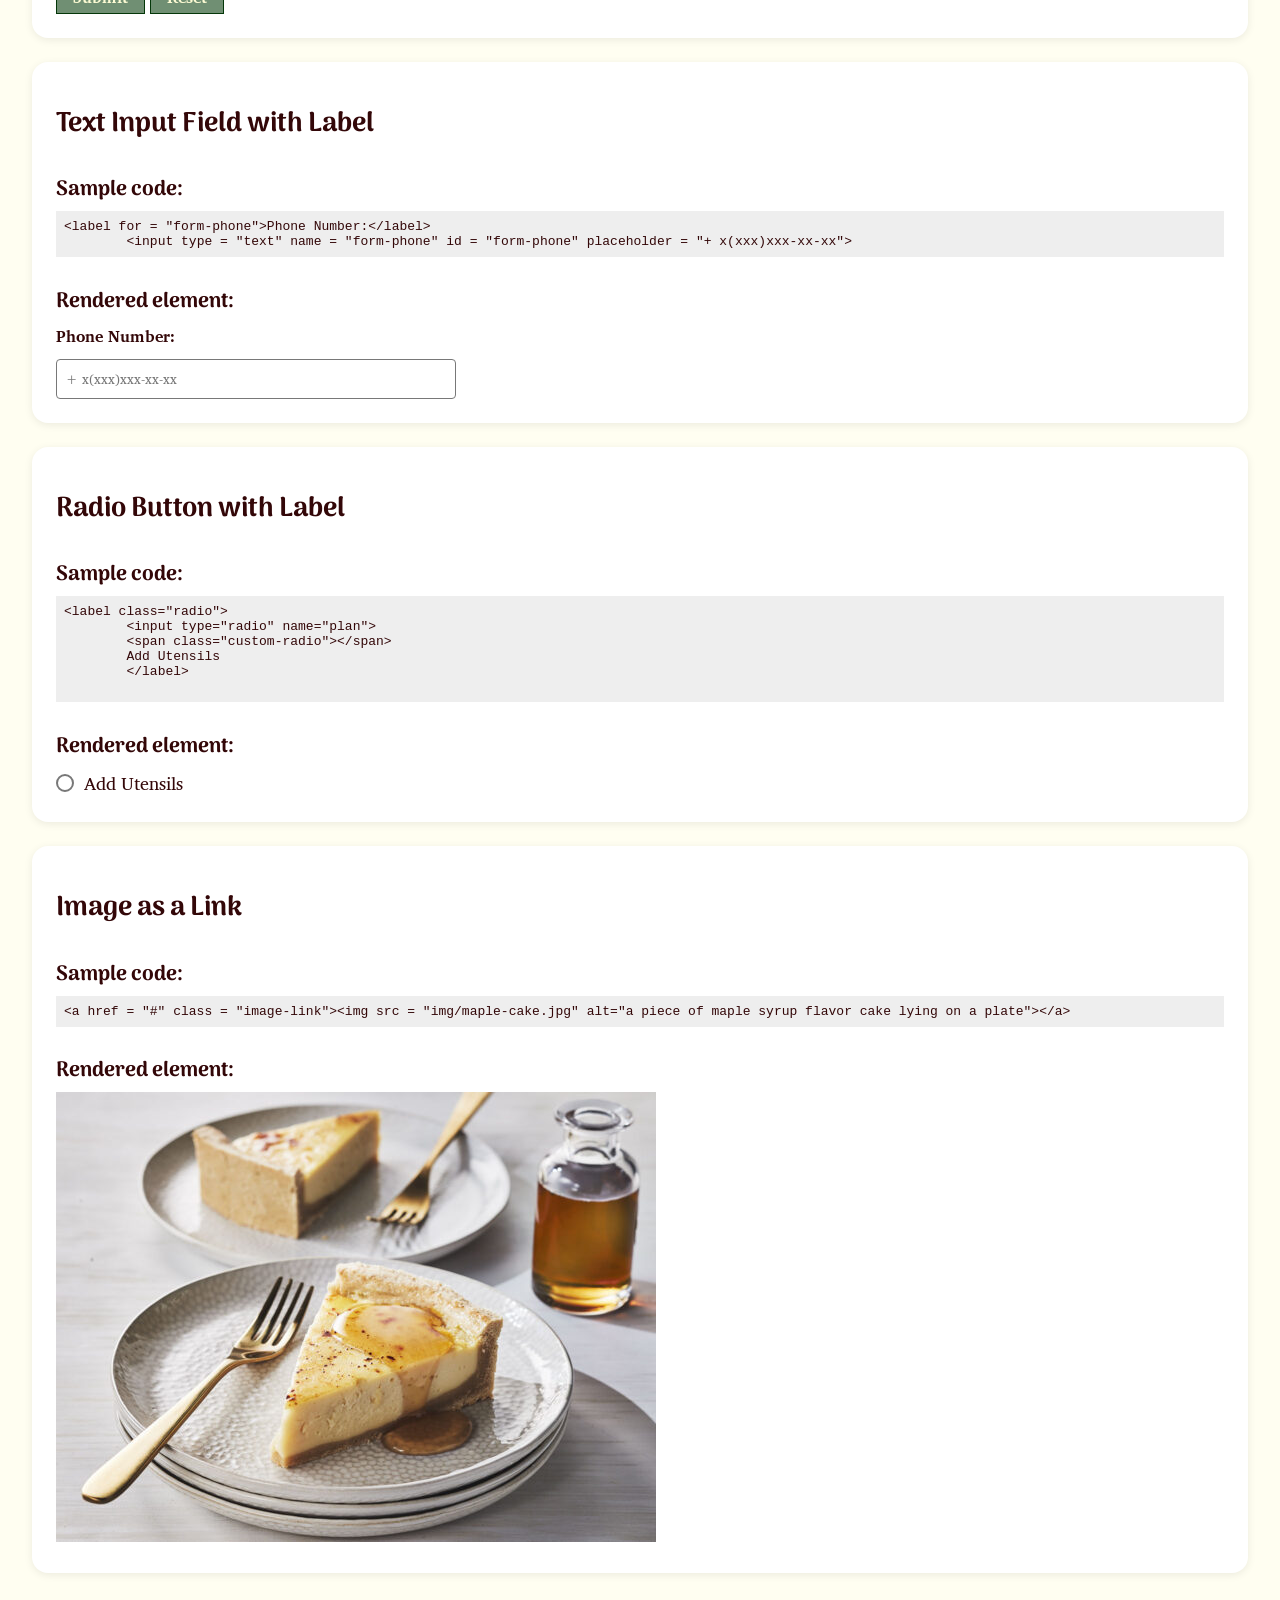
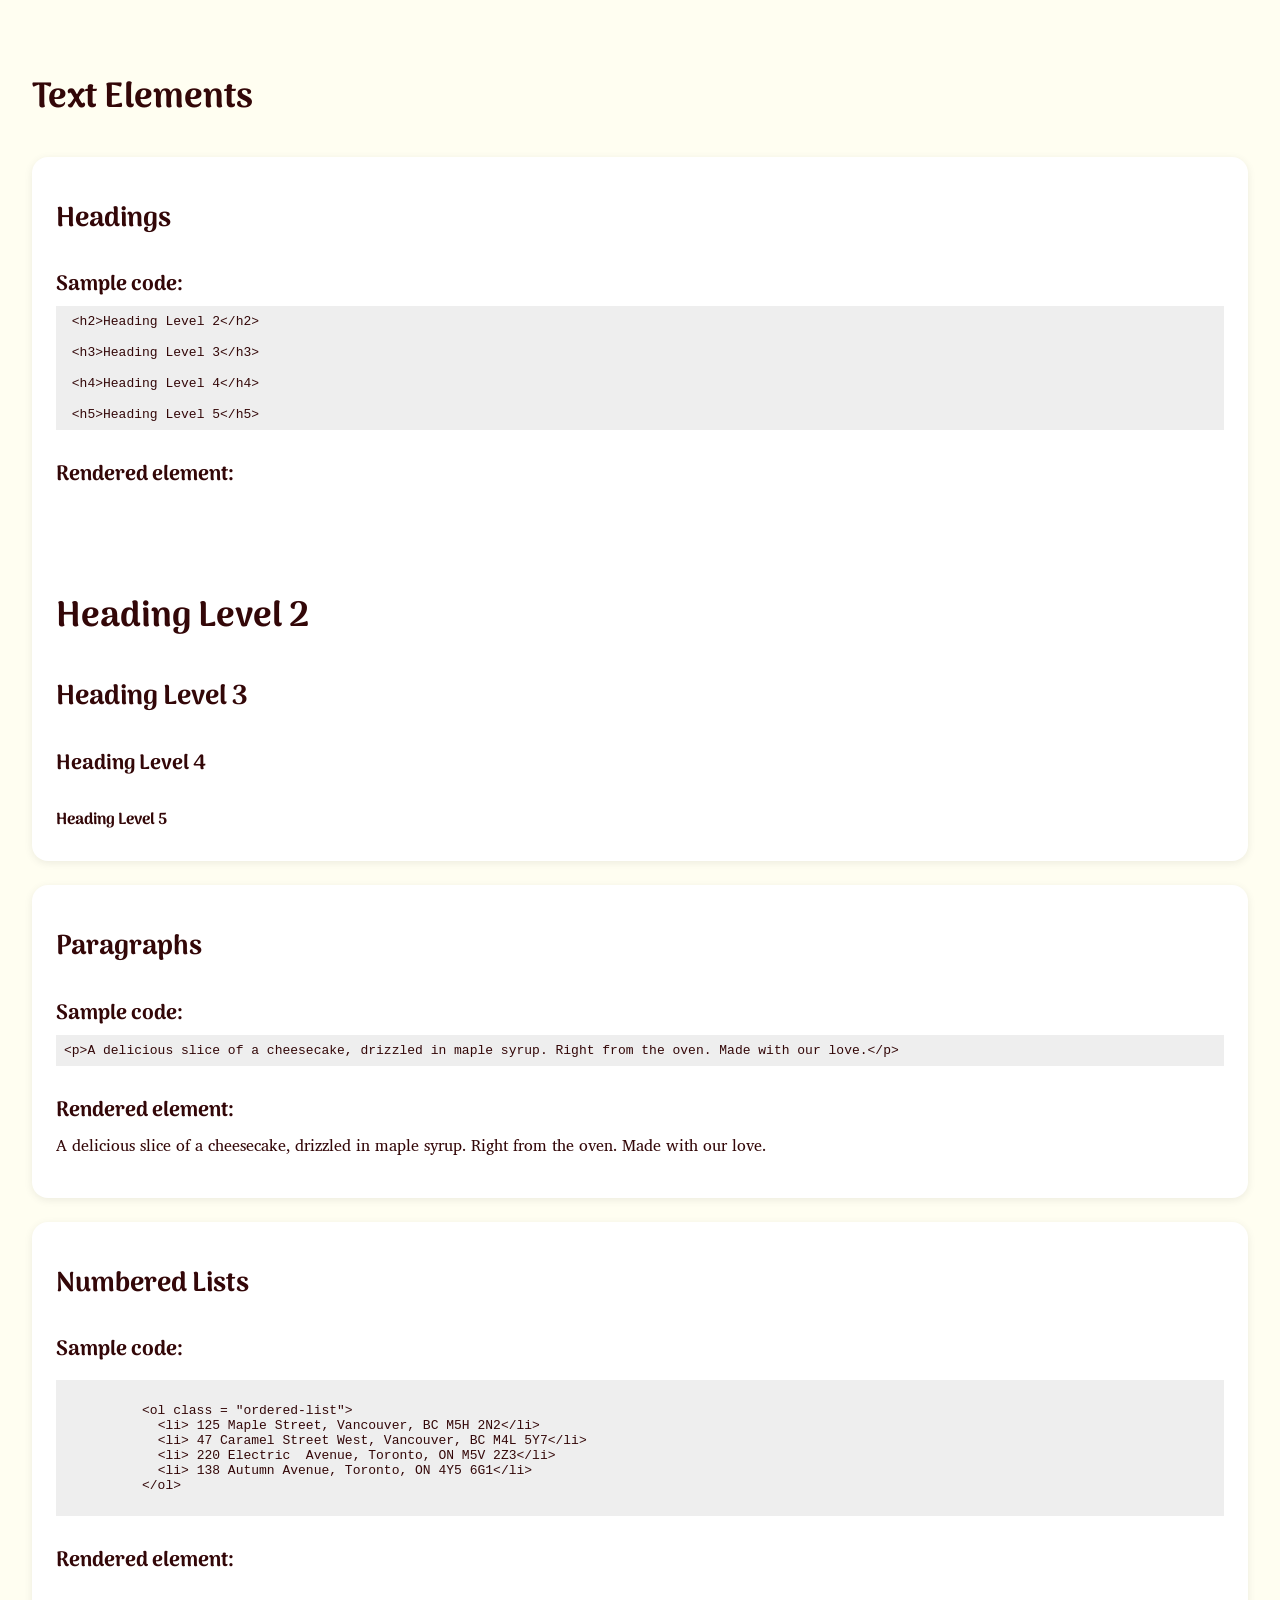
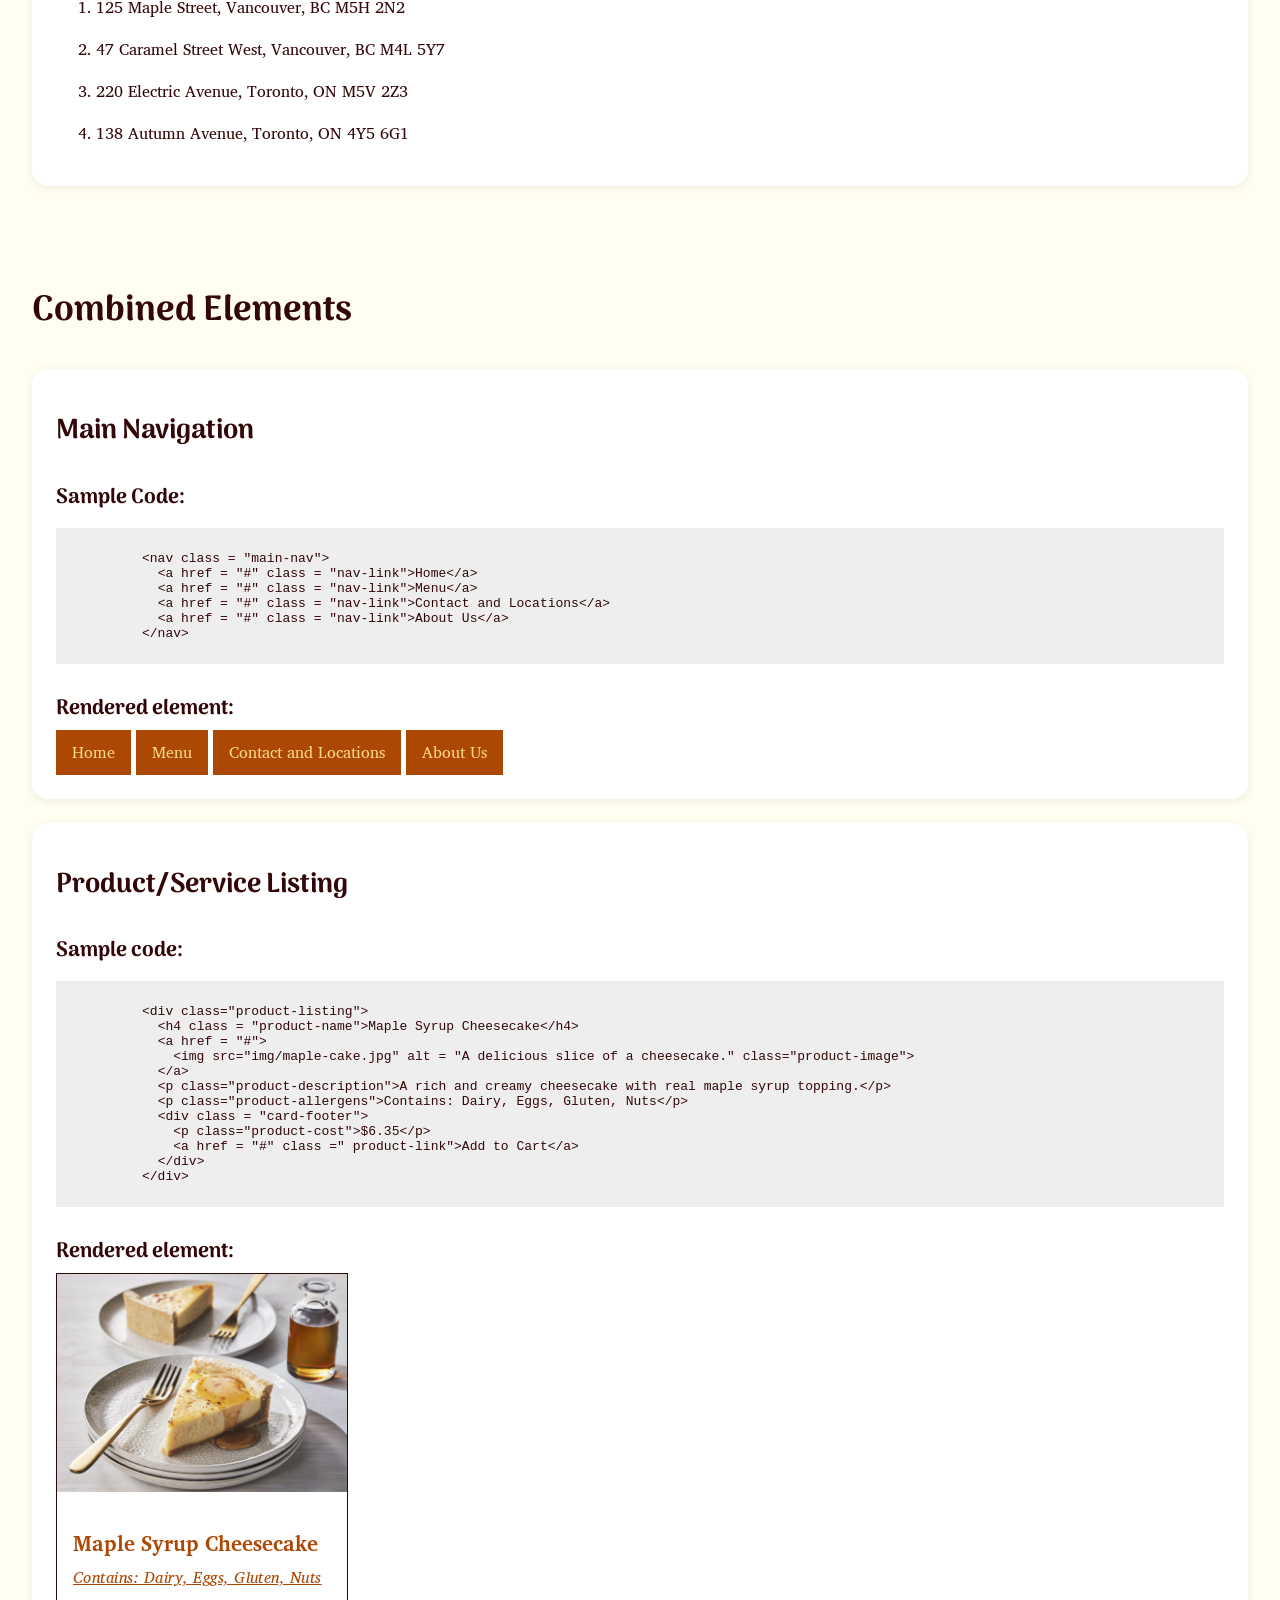
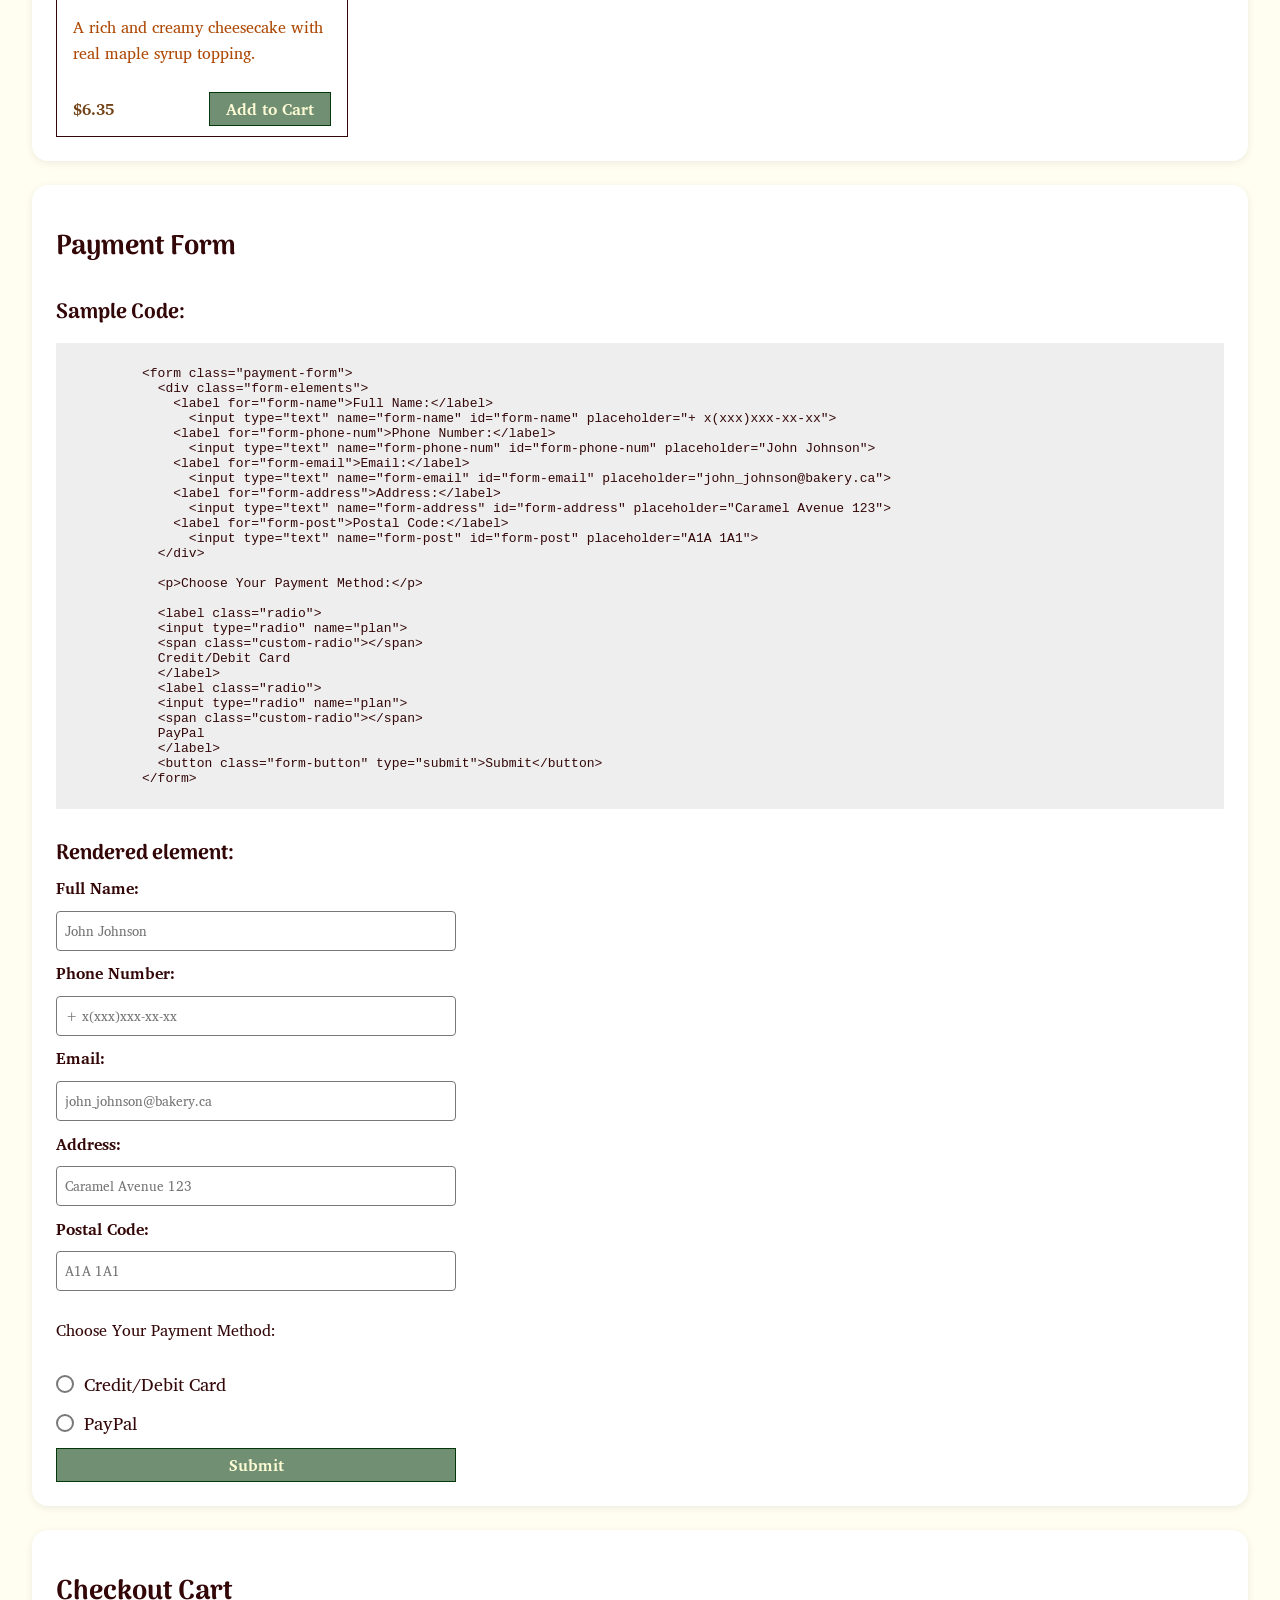
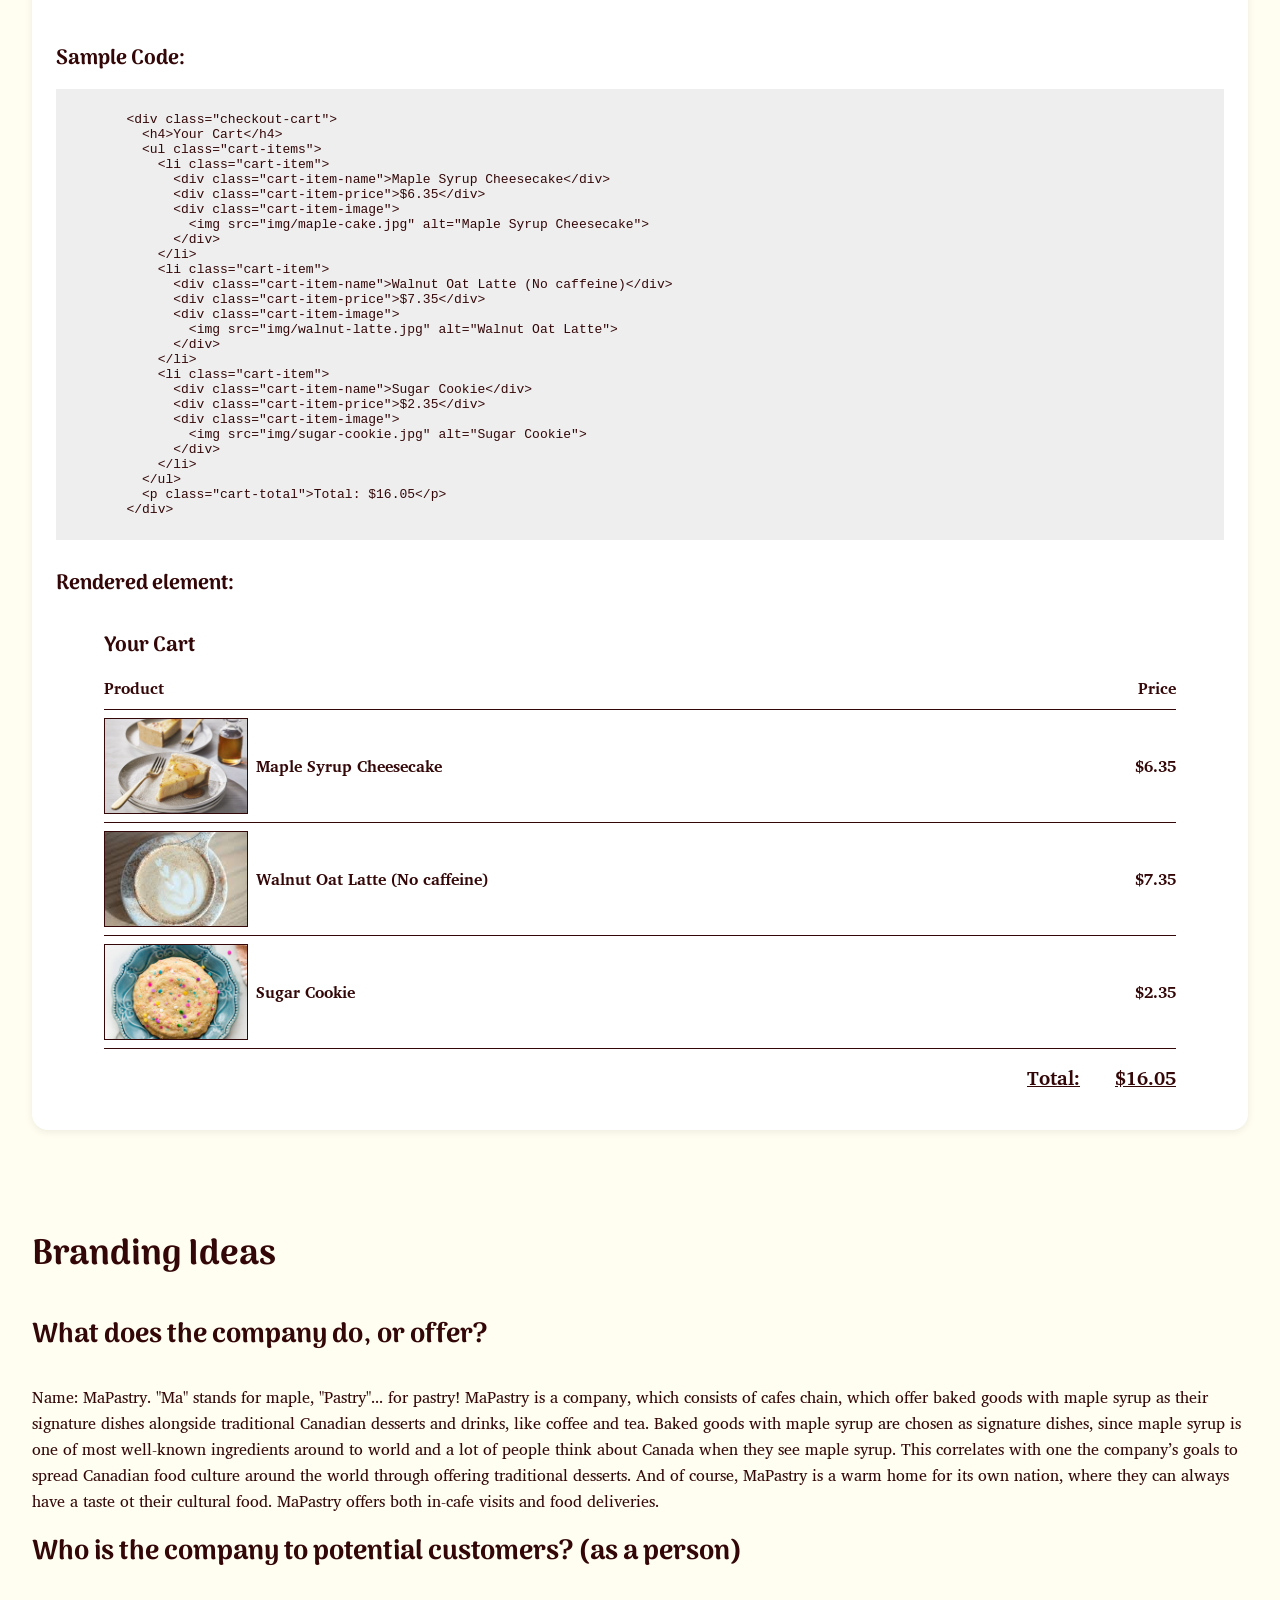
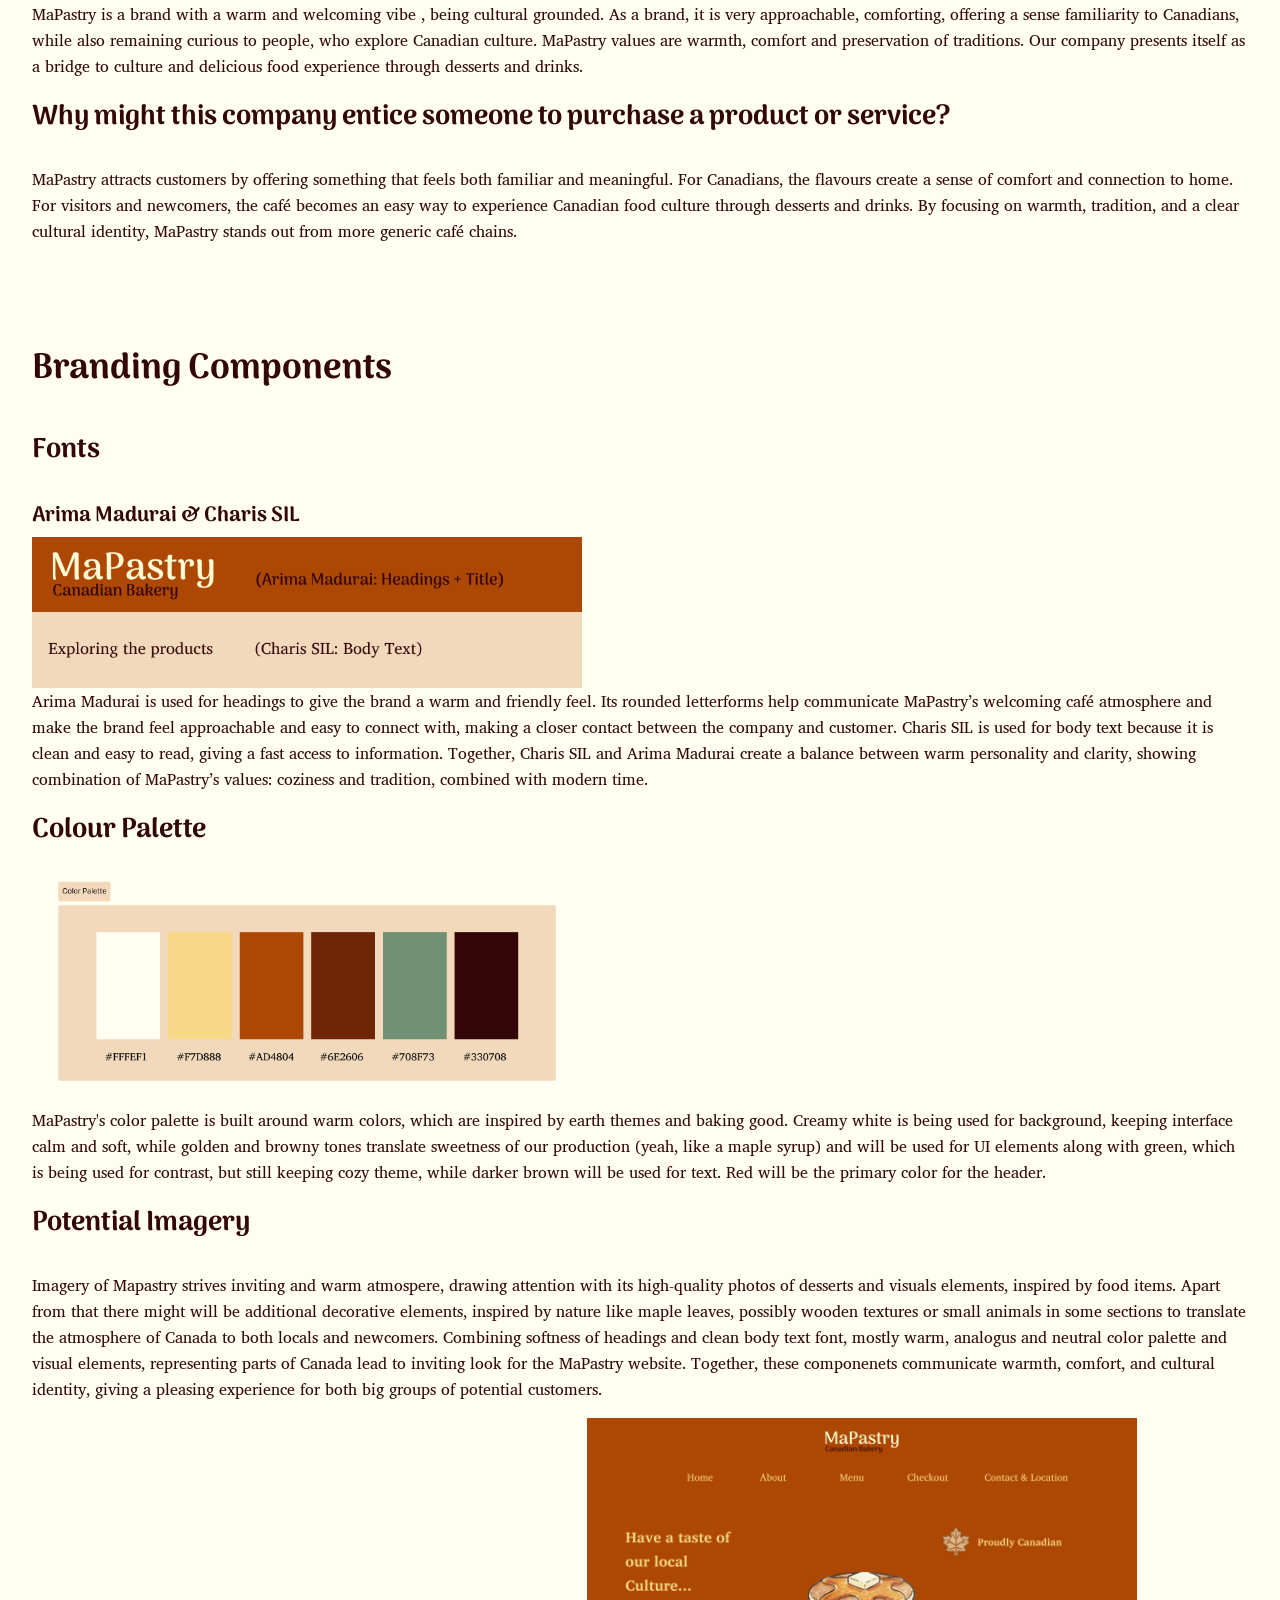
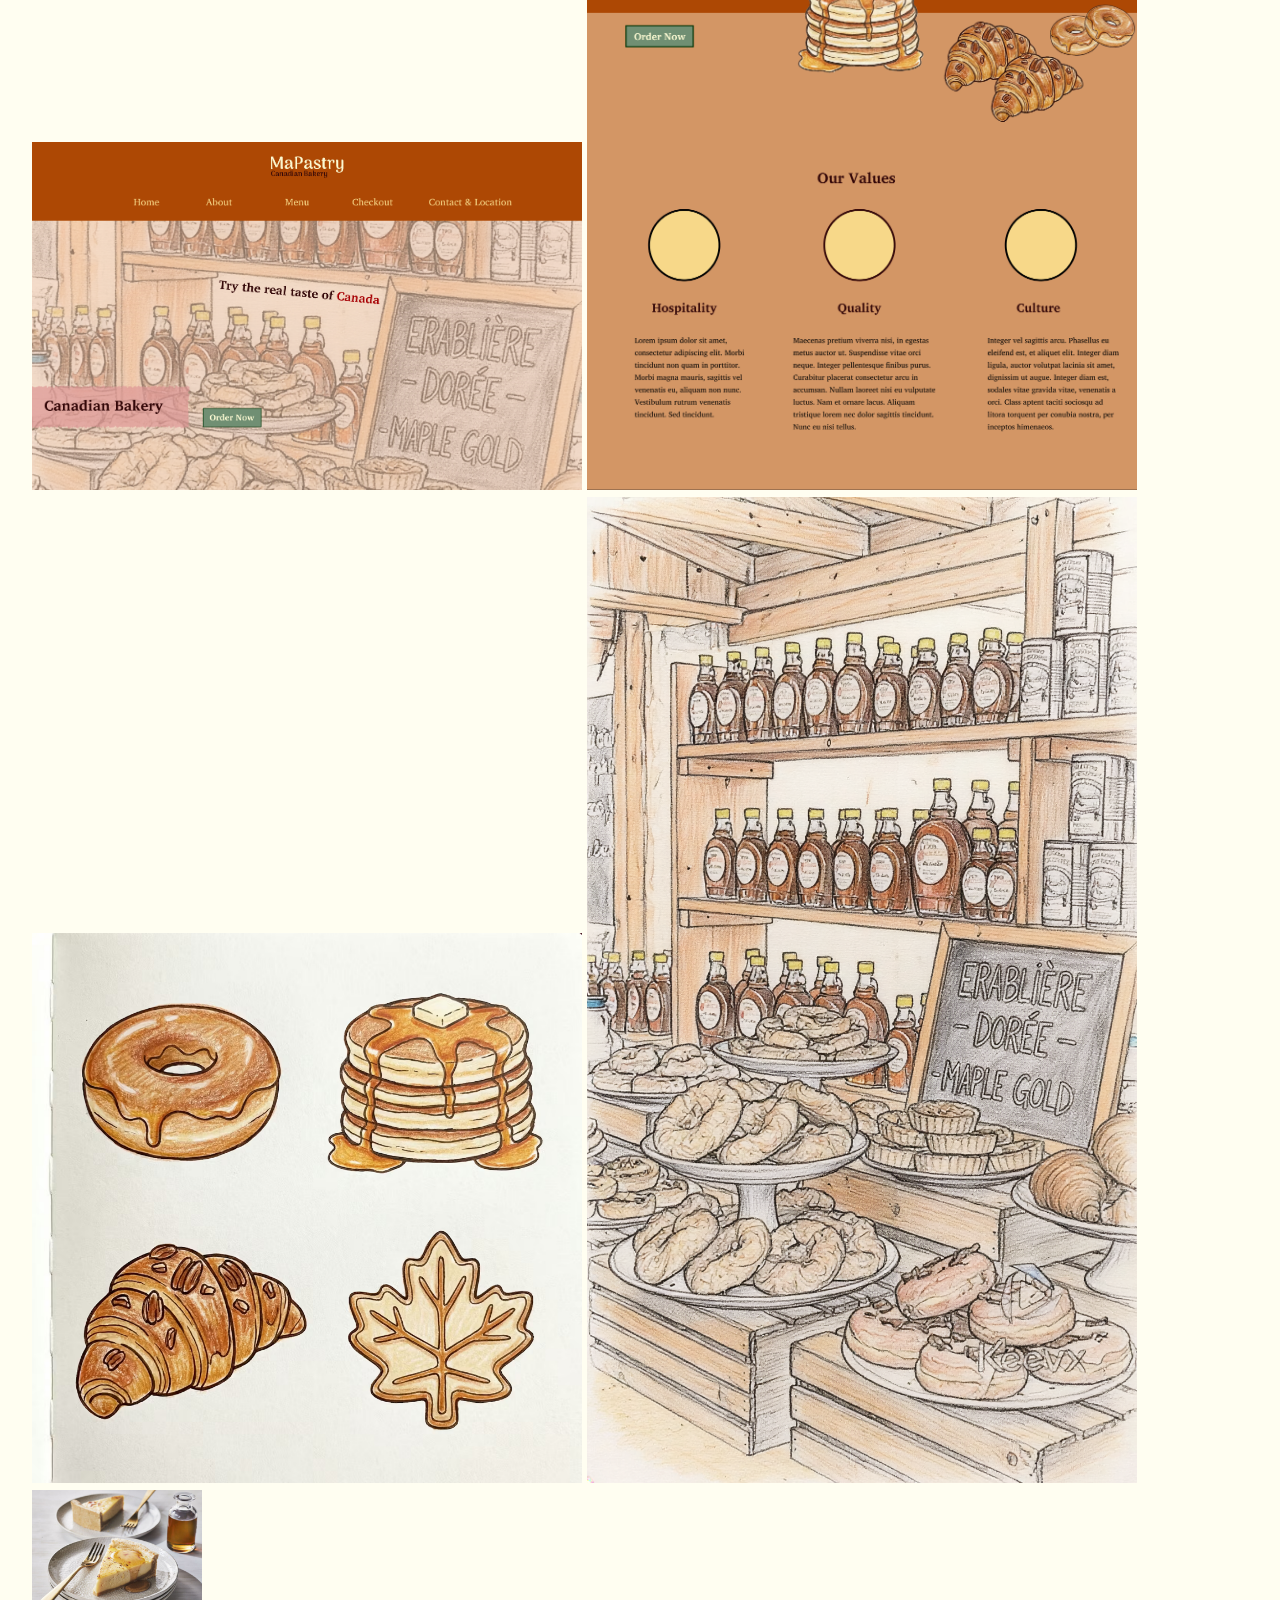
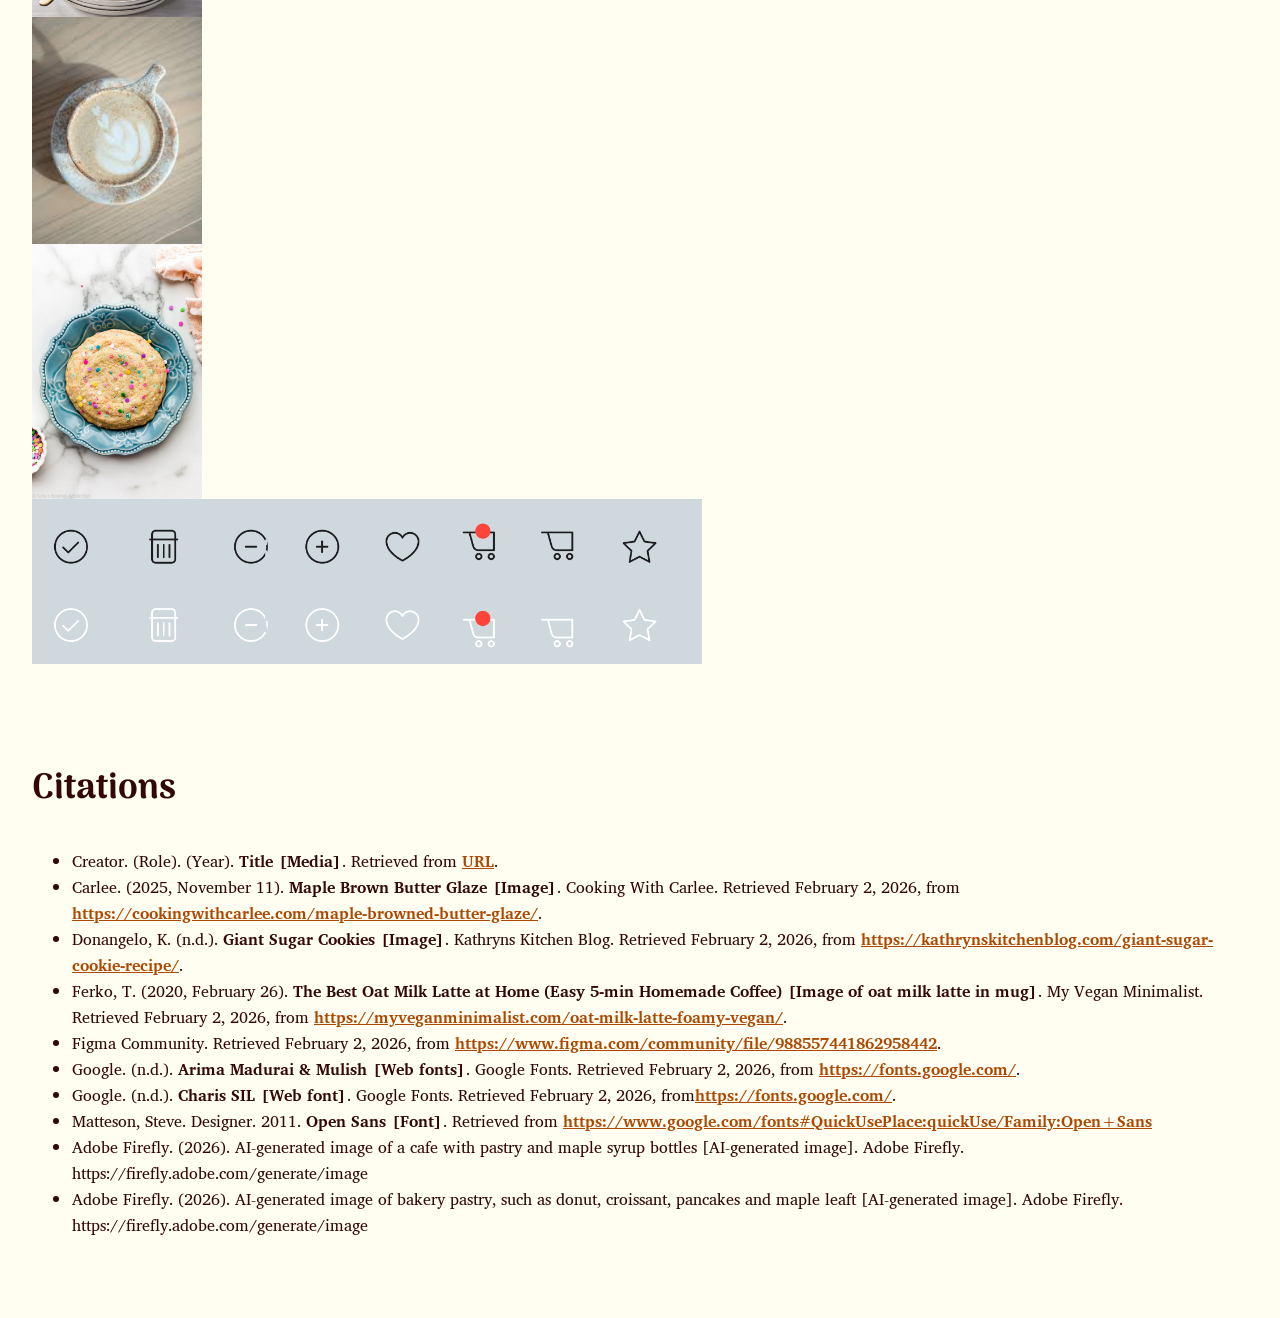
==== commit 86d680f7: "Top-bar settings Adjusted top-bar settings for all pages to an older versions until our team will be" ====
--- a/index.html
+++ b/index.html
@@ -27,9 +27,12 @@
         <a href="#combined_elements">Combined Elements</a>
         <a href="#branding-ideas">Branding Ideas</a>
         <a href="#branding-componenets">Branding Components</a>
+        <a href="landingPage.html">Main Page</a>
+        <a href="about.html">About Us</a>
         <a href="product-list.html">Product Listing Page</a>
+        <a href="maple-syrup-cheesecake.html">Detailed Product Page</a>
         <a href="checkout.html">Checkout Page</a>
-        <a href="landingPage.html">Main Page</a>
+        <a href="contacts.html">Contacts</a>
         <a href="#citations">Citations</a>
       </nav>
 
--- a/main.css
+++ b/main.css
@@ -453,6 +453,15 @@
   flex-direction: column;
   align-items: center;
   padding: 1rem 0;
+  margin-bottom: 0;
+}
+
+.section-divider {
+  border-top: 2px solid #AD4804;
+  margin: 5rem;
+  width: 60%;
+  margin-left: auto;
+  margin-right: auto;
 }
 
 
@@ -500,7 +509,7 @@
 */
 
 .checkout-cart h2, .payment-form h2 {
-  font-size: 1.5rem;
+
   font-family: 'Arima Madurai', cursive;
   margin-top: 0.4rem;
   text-align: center;
@@ -524,7 +533,7 @@
   align-items: center;
 
   padding: 0 4rem;
-  height: 98px;
+  height: 6.125rem;
   box-sizing: border-box;
 
   background: transparent;
@@ -538,6 +547,10 @@
   padding: 4rem;
 }
 
+.nav:hover {
+   color: #FDFBD4;
+}
+
 .navbar.scrolled {
   background-color: #AD4804; 
 }
@@ -561,20 +574,21 @@
 
 .top {
   position: relative;
-  height: 100vh;
-  background: url("img/main-page-cafe.png") center/cover;
+  height: 100vh; /* I read about it here: https://developer.mozilla.org/en-US/docs/Web/CSS/Reference/Values/length#vh */
+  background: url("img/main-page-cafe.png") center/cover; /* I read about it here: https://developer.mozilla.org/en-US/docs/Web/CSS/Reference/Values/url_function */
   display: flex;
   flex-direction: column;
   justify-content: space-between;
   color: #FDFBD4;
+  
 }
 
 .logo img {
-  height: 50px;
+  height: 3.125rem;
 }
 
 .top-content {
-  max-width: 1200px;
+  max-width: 75rem;
   padding: 0 4rem 6rem 4rem;
 }
 
@@ -603,14 +617,13 @@
 }
 
 .canadian-badge img {
-  height: 30px;
+  height: 1.875rem;
 }
 
 .newsabout-section {
   background: #FFFEF1;
-  padding: 6rem 2rem;
   text-align: center;
-  margin-bottom: 50rem;
+  margin-bottom: 2rem;
 }
 
 .newsabout-section h2 {
@@ -627,4 +640,131 @@
 
 .about-page {
   padding: 0;
+}
+
+.news-columns {
+  display: grid;
+  grid-template-columns: repeat(4, 1fr); 
+  gap: 2rem;
+  padding: 4rem;
+  max-width: 87.5rem;
+  margin: 0 auto;
+}
+
+
+.news-card {
+  text-align: center;
+}
+
+.news-card h3 {
+  margin-bottom: 1rem;
+}
+
+.news-card p {
+  margin-top: 1rem;
+  line-height: 1.6;
+}
+
+.about-section {
+  padding: 2rem;
+}
+
+.about-container {
+  display: flex;
+  align-items: center;
+  justify-content: flex-start; 
+  gap: 3rem;
+}
+
+.about-container img {
+  width: 22rem;
+  height: auto;
+}
+
+.about-text {
+  max-width: 62.5rem;
+}
+
+.about-text h2 {
+  margin-bottom: 1rem;
+}
+
+.about-text p {
+  line-height: 1.7;
+}
+/*
+  DETAILED VIEW PRODUCT PAGE
+*/
+.detailed-product-section .product-details .product-name {
+  margin-left: 1rem;
+}
+
+.detailed-product-section .product-details .product-cost {
+  font-size: 1.2rem;
+}
+
+.detailed-product-section h4{
+  font-family: "Charis SIL", serif;
+  color: #AD4804;
+}
+
+.detailed-product-section .product-card {
+  display: flex;
+  justify-content: center;
+  gap: 2rem;
+  margin: 2rem auto;
+  padding: 1.5rem;
+}
+
+.detailed-product-section .product-card img.product-image {
+  width: 18rem;
+  height: 15rem;
+  border: 1px solid #330708;
+}
+
+.detailed-product-section .product-details {
+  display: flex;
+  flex-direction: column;
+  gap: 0.5rem;
+  text-align: left;
+}
+
+.detailed-product-section .card-footer{
+  display: flex;
+  gap: 0.75rem;
+  justify-content: flex-start; 
+  align-items: center;
+}
+
+/*
+  CONTACTS AND FEEDBACK PAGE
+*/
+
+.products-page .form-elements {
+  display: flex;
+  flex-direction: column;
+  gap: 0.5rem;
+}
+
+.contact-section {
+  margin-left: 3rem; 
+}
+
+#form-feedback {
+  border: 1px solid #787878;
+  border-radius: 0.25rem;
+  padding: 0.5rem;
+  font-family: "Charis SIL", serif;
+  transition: 0.2s;
+}
+
+#form-feedback:hover, #form-feedback:focus {
+  outline: none;
+  border: 1px solid #330708;
+  box-shadow: 0 0 0 2px rgba(51, 7, 8, 0.2);
+}
+
+.contact-section .form-button {
+  display: inline-block;
+  margin-top: 1.5rem;
 }
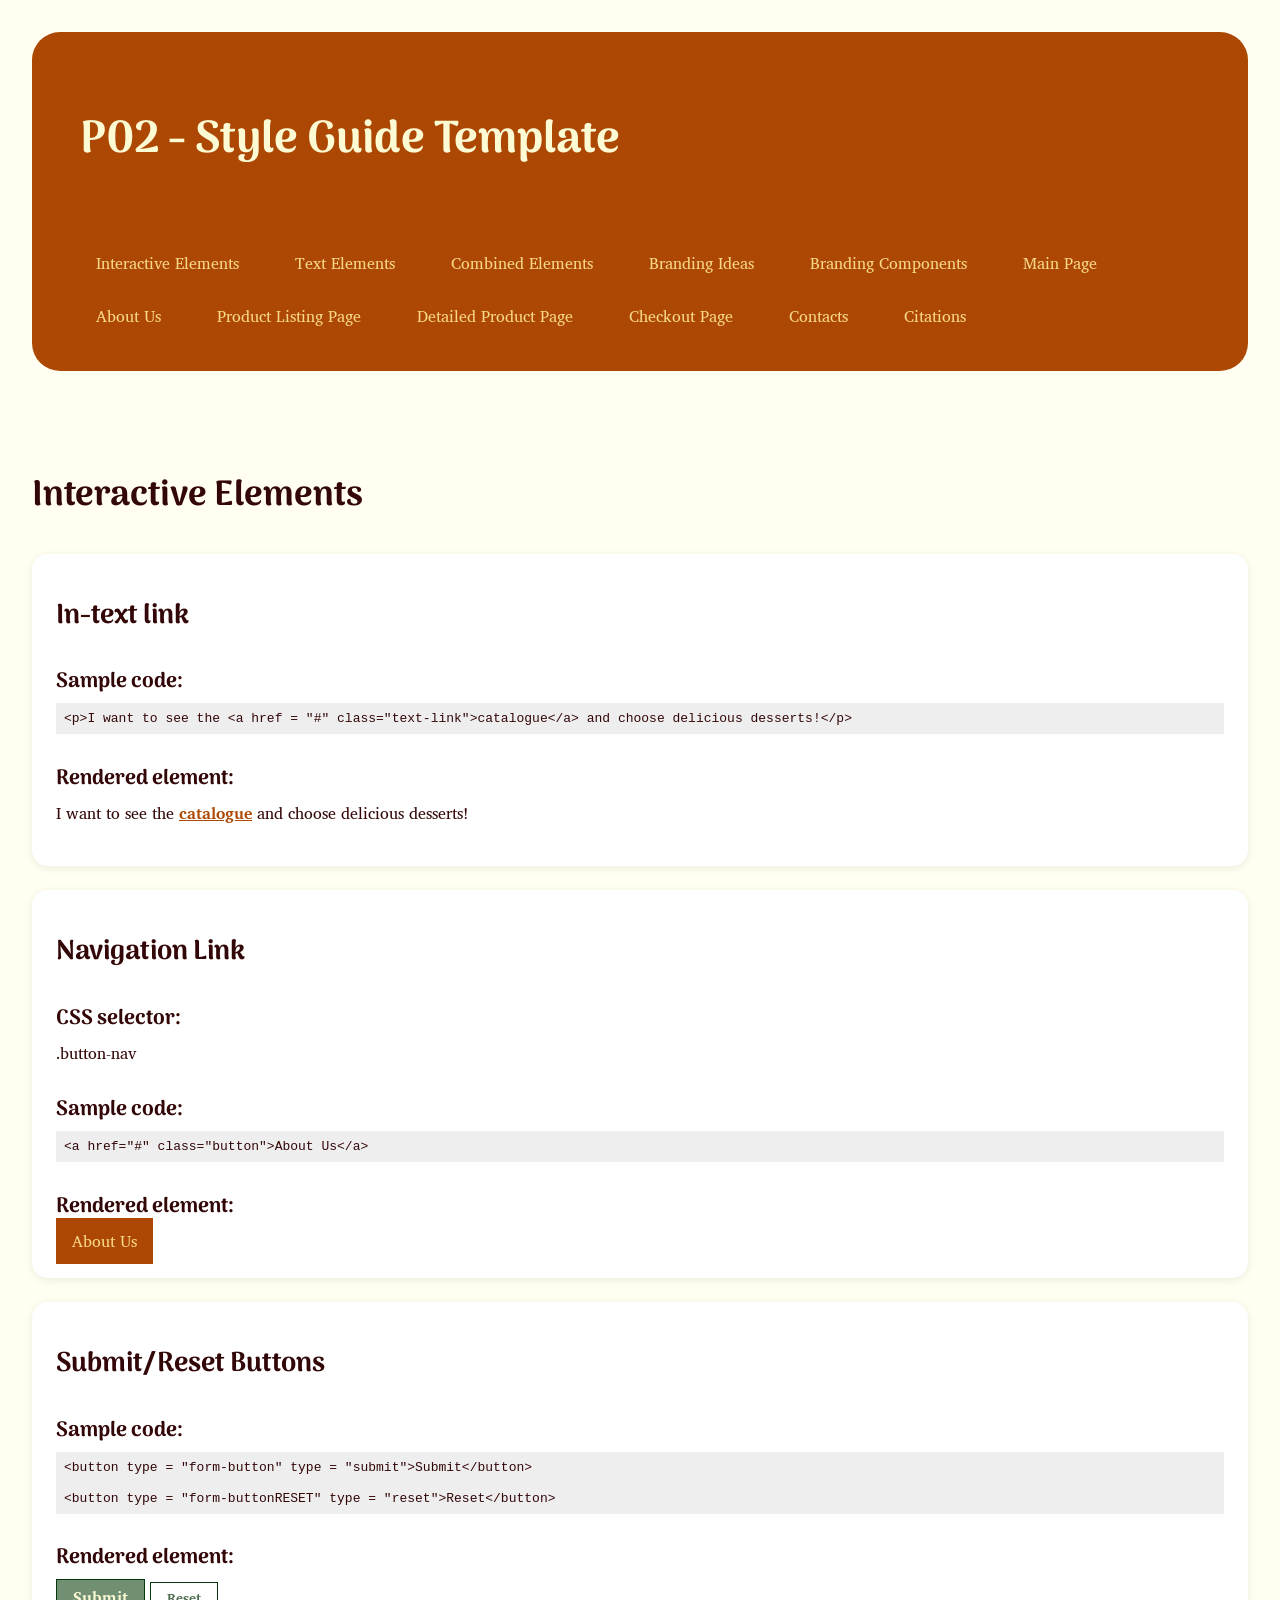
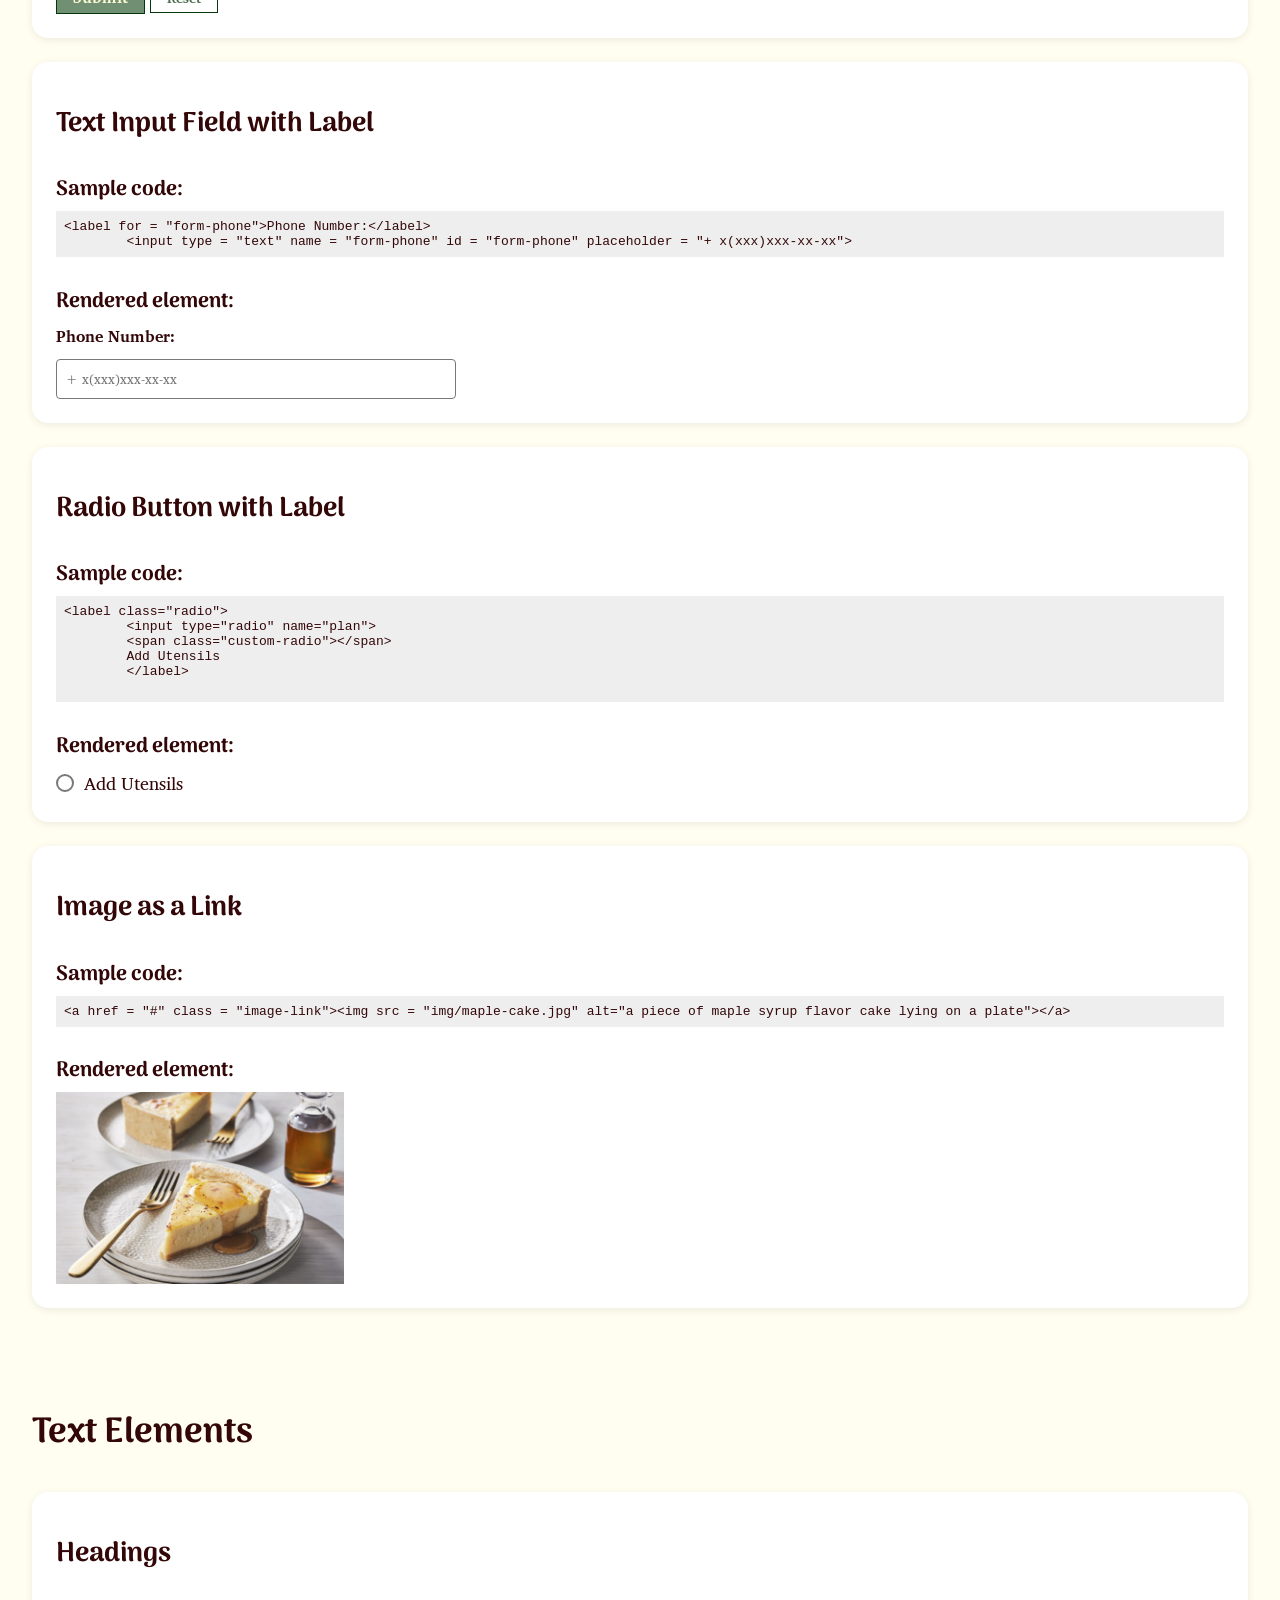
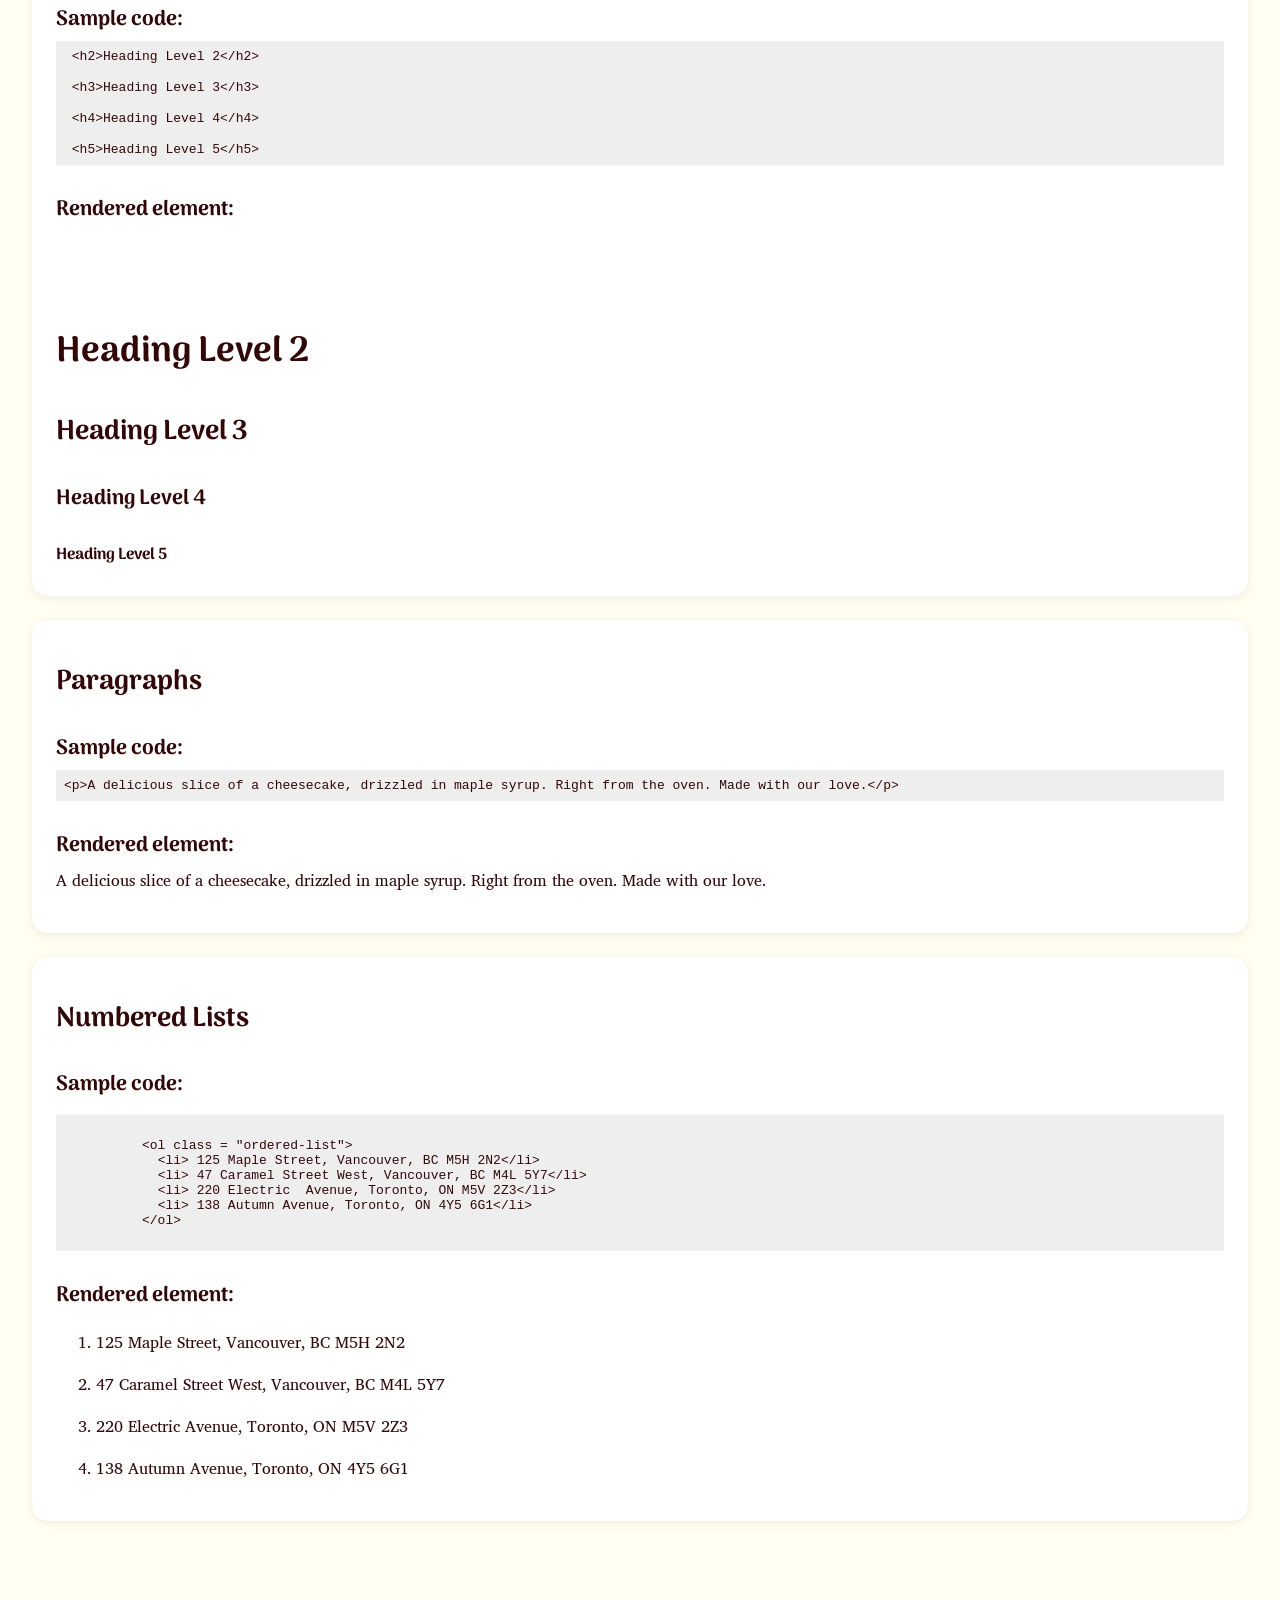
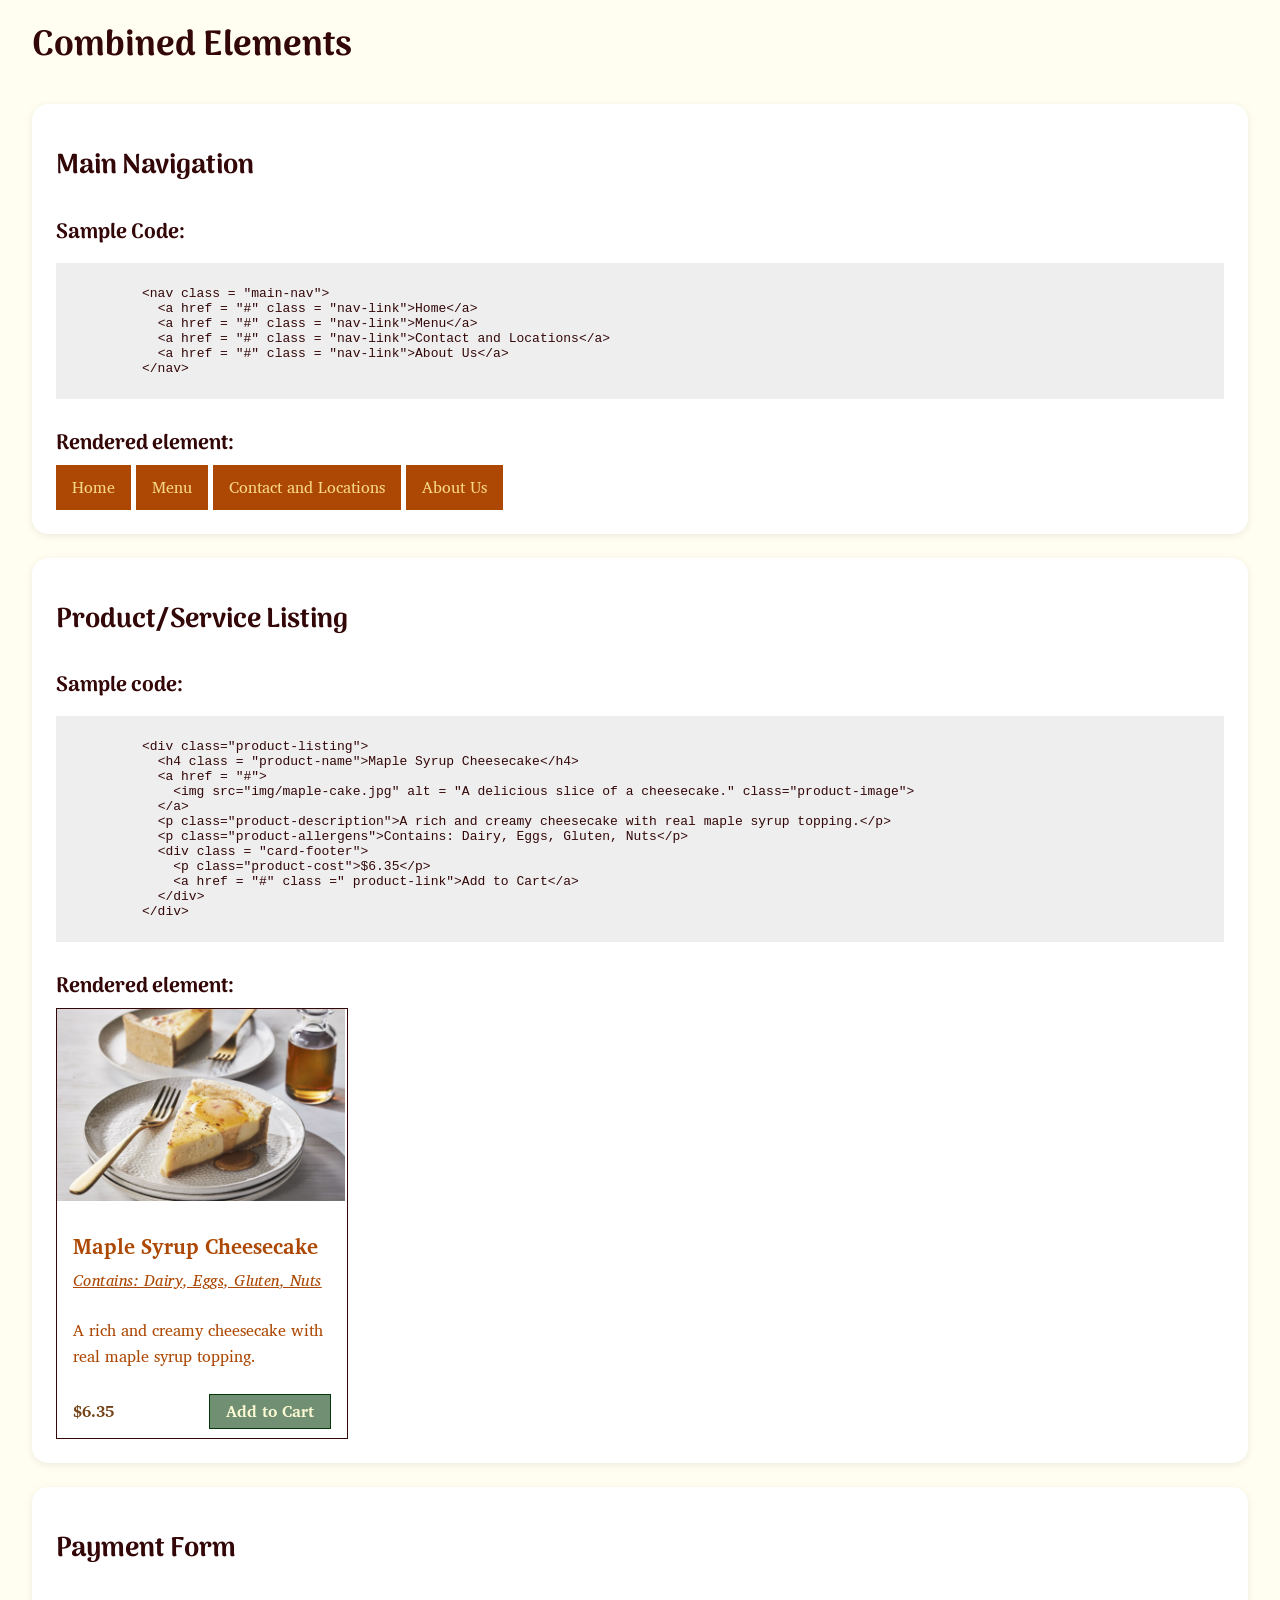
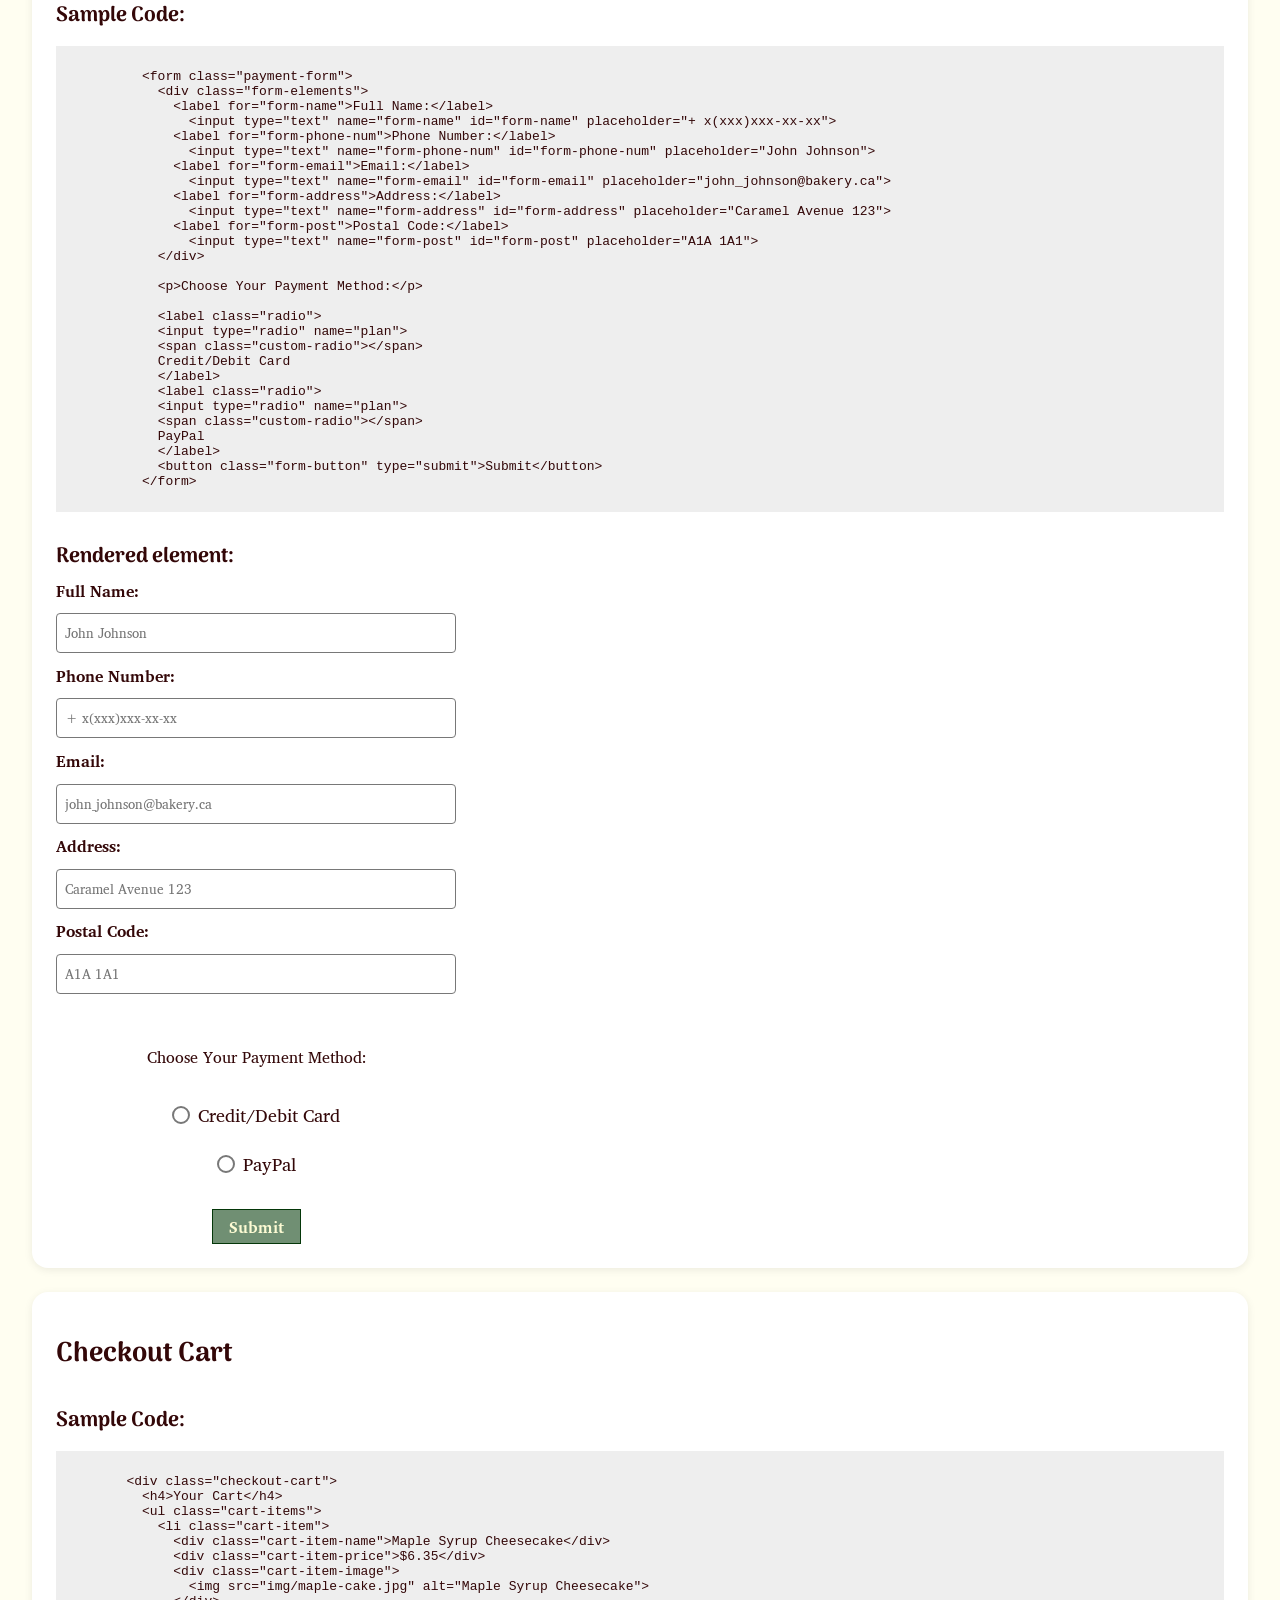
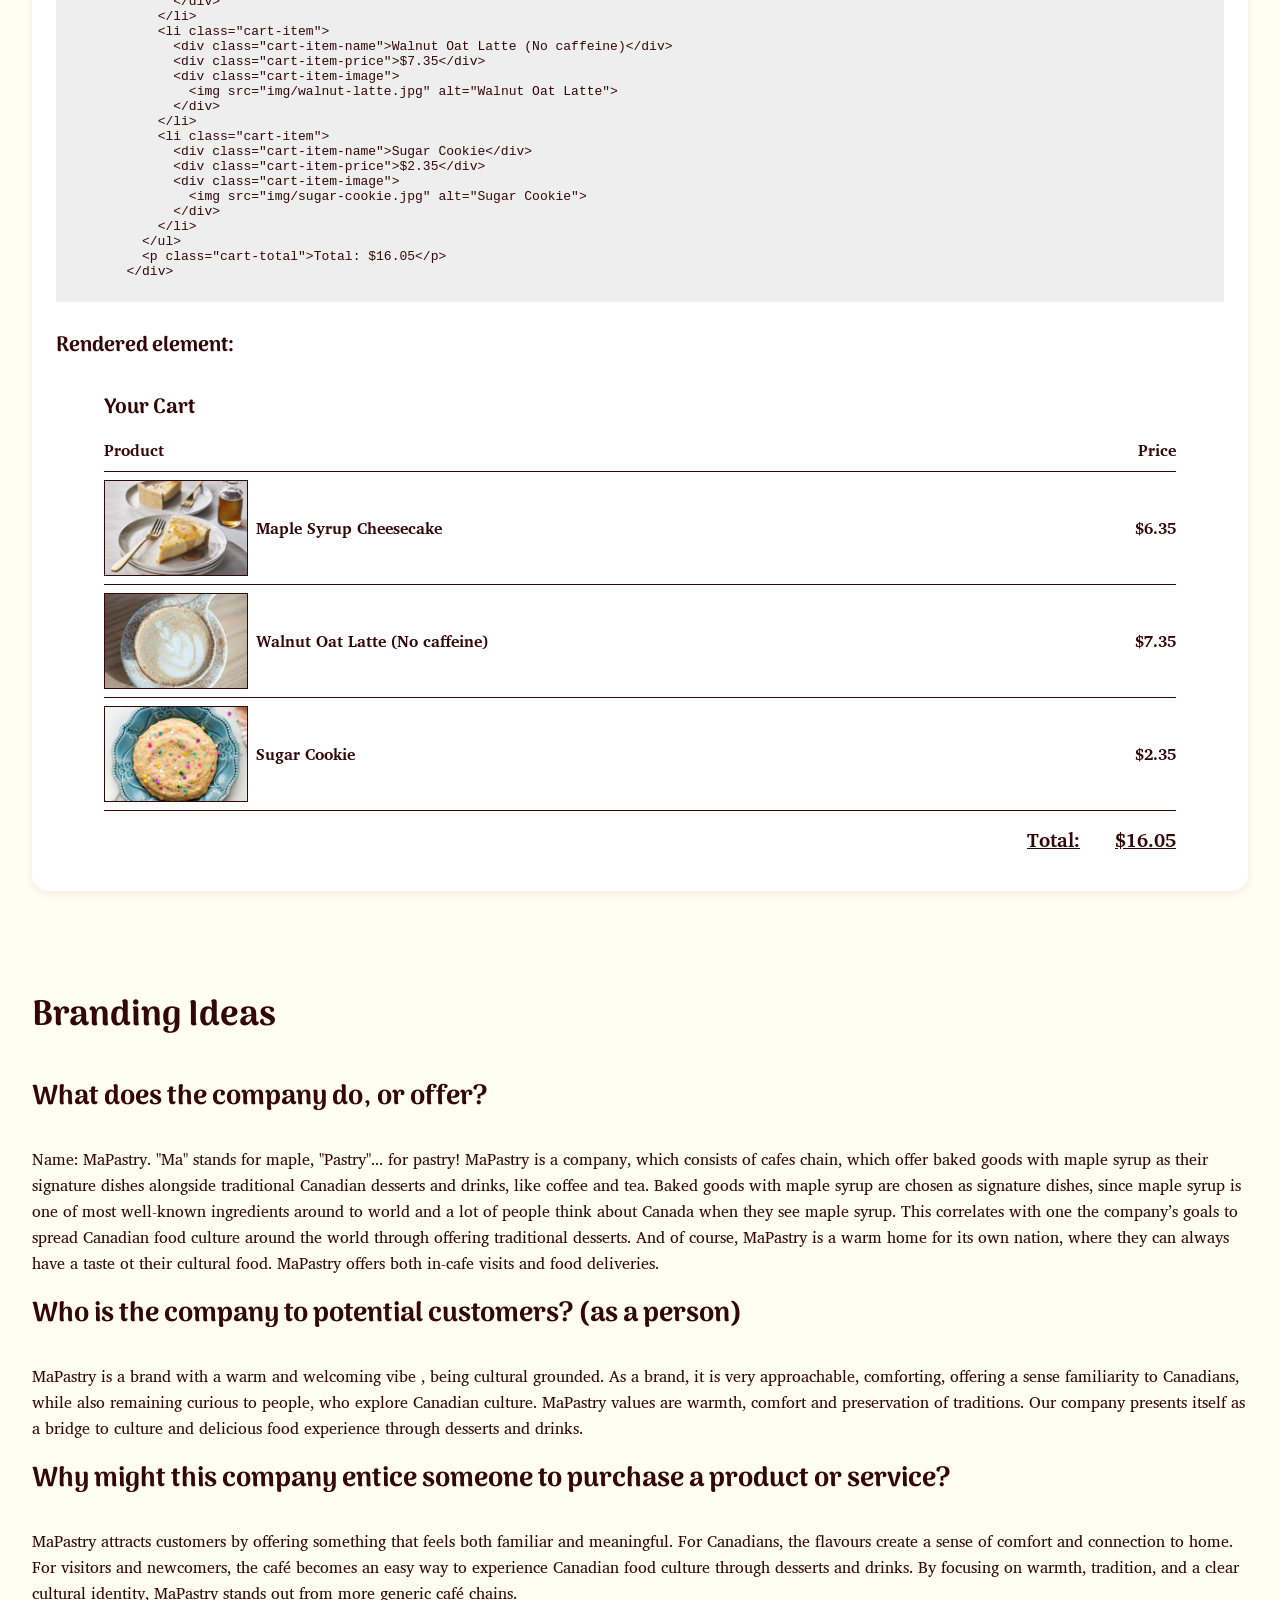
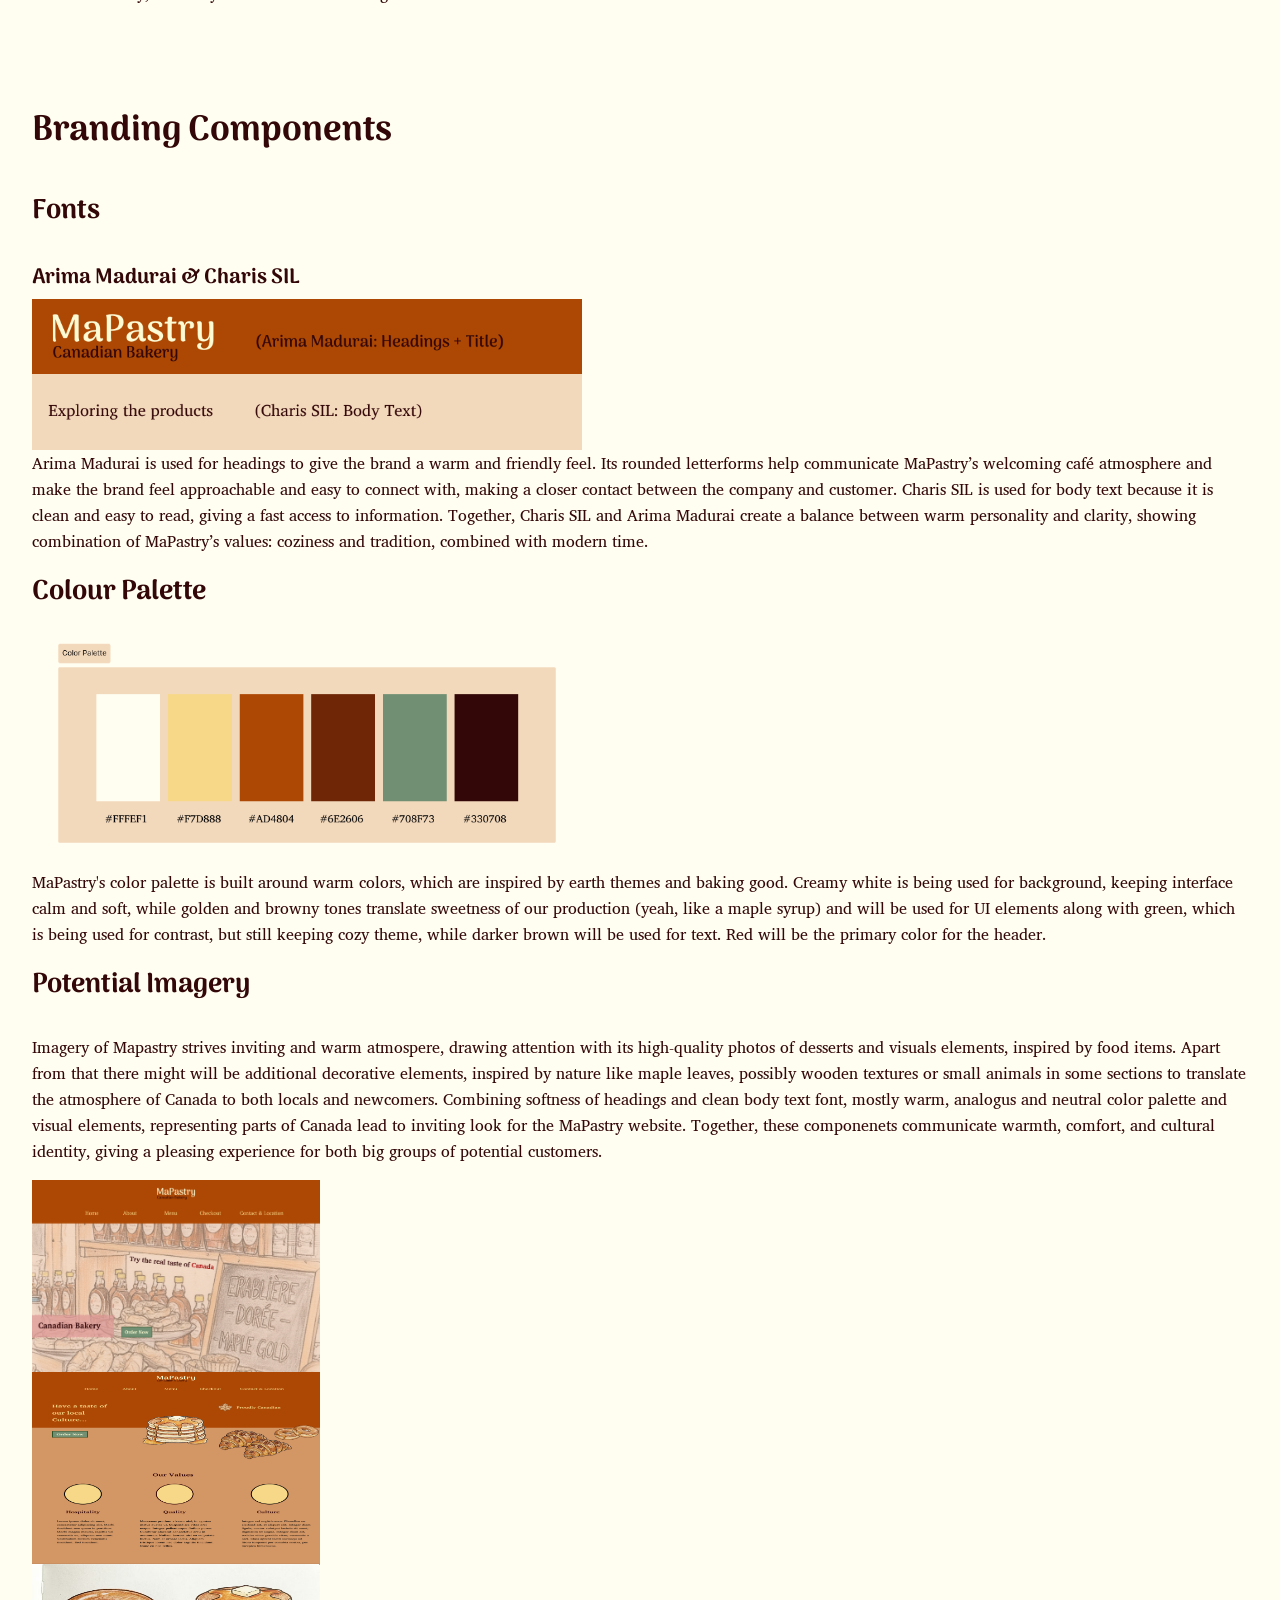
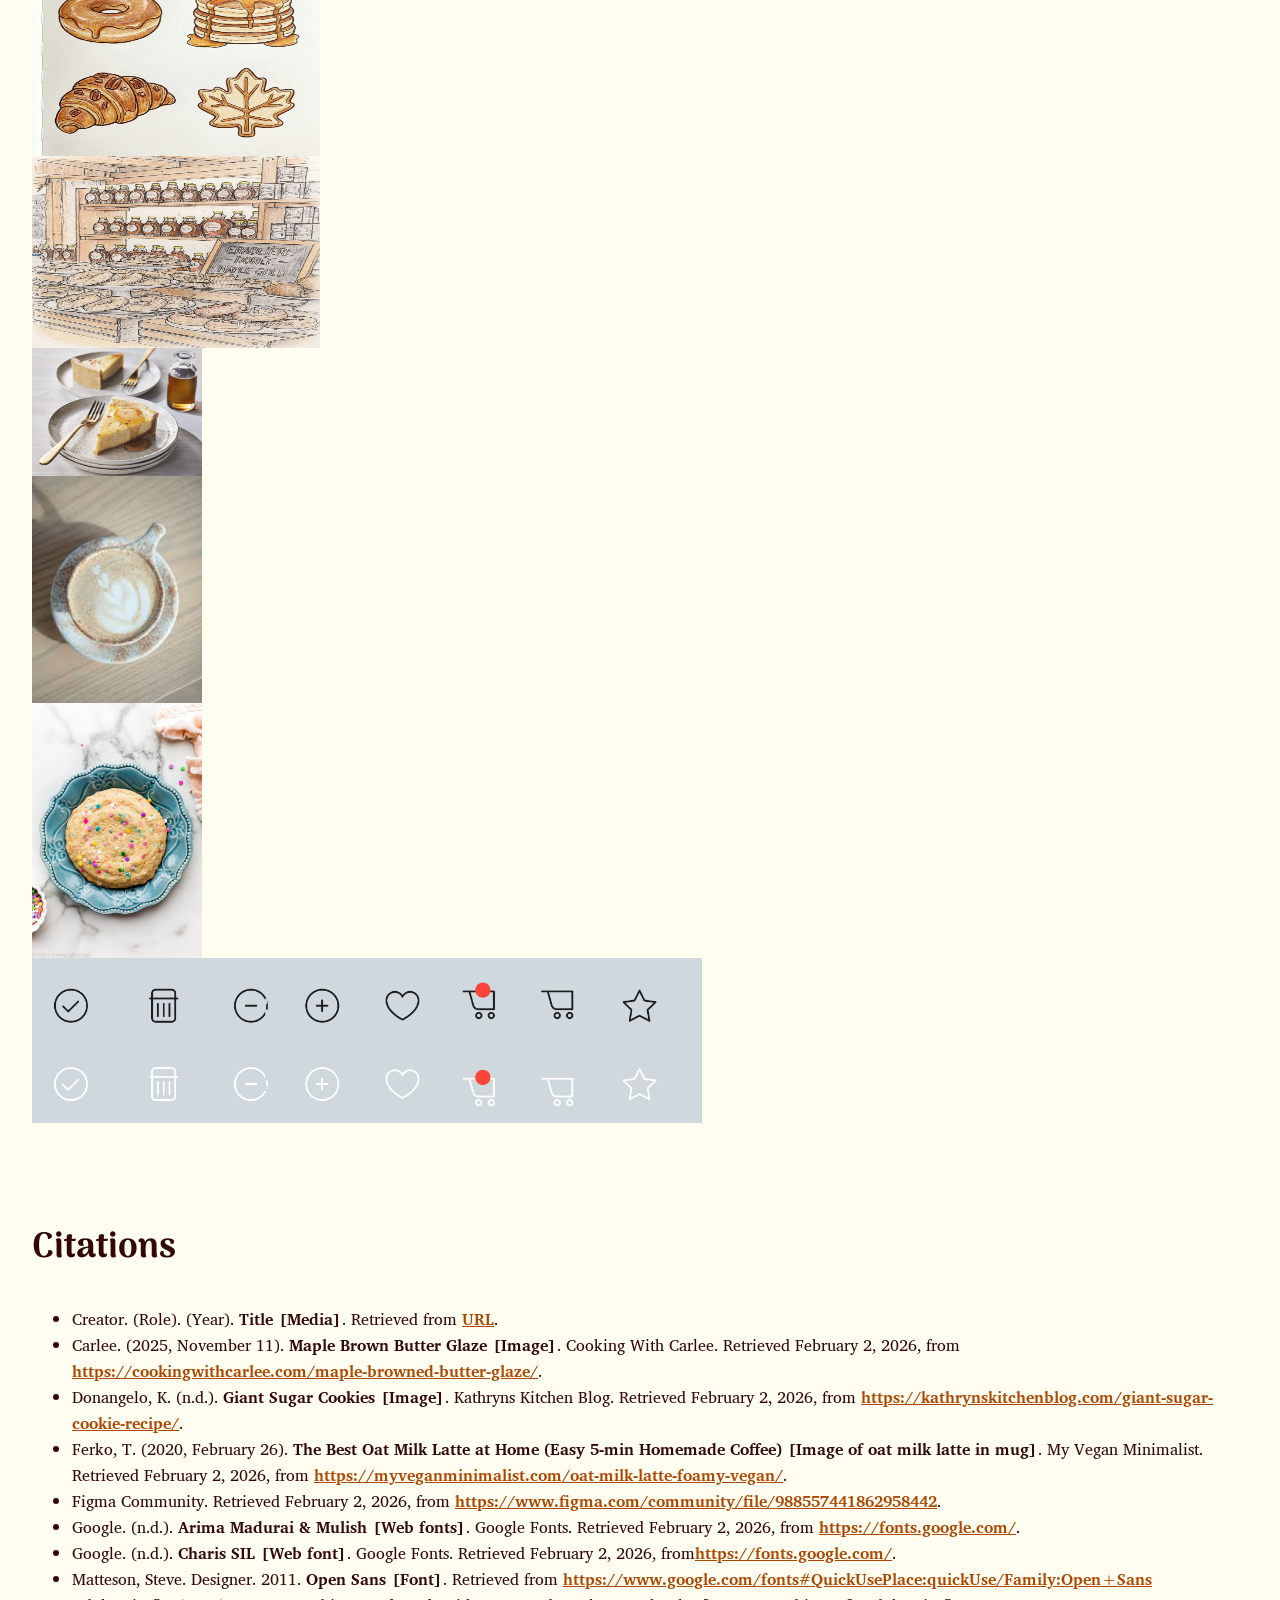
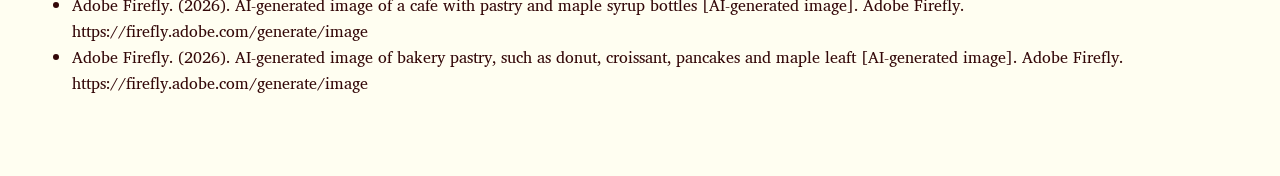
==== commit 737896ec: "polishing Fixed bugs, added citations for about and landing pages" ====
--- a/index.html
+++ b/index.html
@@ -77,11 +77,11 @@
 
         <h4>Sample code:</h4>
         <code>&lt;button type = "form-button" type = "submit"&gt;Submit&lt;/button&gt;</code>
-        <code>&lt;button type = "form-button" type = "reset"&gt;Reset&lt;/button&gt;</code>
+        <code>&lt;button type = "form-buttonRESET" type = "reset"&gt;Reset&lt;/button&gt;</code>
 
         <h4>Rendered element:</h4>
         <button class = "form-button" type = "submit">Submit</button>
-        <button class = "form-button" type = "reset">Reset</button>
+        <button class = "form-buttonRESET" type = "reset">Reset</button>
       </section>
 
 
--- a/main.css
+++ b/main.css
@@ -94,6 +94,101 @@
 
 p {
   margin-top: 0;
+}
+ /* FOOTER STYLING ------------------- */
+.web-footer{
+  background: #AD4804;
+  padding: 3rem 2rem 1.5rem 2rem;
+}
+
+.footer-container{
+  display: grid;
+  grid-template-columns: repeat(4, 1fr);
+  gap: 2rem;
+}
+
+.footer-column-first, .footer-column-second, .footer-column-third, .footer-column-fourth {
+  display: flex;
+  flex-direction: column;
+}
+
+.footer-column-first{
+  gap: 0.6rem;
+}
+
+.footer-column-second{
+  gap: 1.75rem;
+  white-space: nowrap;
+}
+
+.footer-column-third{
+  gap: 1.75rem;
+  white-space: nowrap;
+}
+
+.footer-column-fourth{
+  gap: 1.5rem;
+}
+
+.footer-column-fourth .form-button {
+  align-self: flex-start;
+}
+
+.footer-column-second h4 {
+  margin-left: 3.9rem;
+}
+
+.footer-column-third h4 {
+  margin-left: 3.9rem;
+}
+
+@media (max-width: 60rem) {
+
+  .footer-column-first img{
+    margin-left: 0.5rem;
+  }
+
+  .footer-container {
+    grid-template-columns: 1fr 1fr;
+  }
+
+  .footer-column-first {
+    grid-column: 1 / -1;
+    align-items: center;
+  }
+
+  .footer-column-second{
+    align-items: center;
+  }
+
+  .footer-column-third{
+    align-items: center;
+  }
+
+  .footer-column-fourth {
+    grid-column: 1 / -1; 
+    align-items: center;
+    margin-top: 3rem;
+  }
+
+  .footer-column-fourth .form-button {
+    align-self: center;
+  }
+
+  .footer-column-second h4 {
+    margin-left: 0;
+  }
+
+  .footer-column-third h4 {
+    margin-left: 0;
+  }
+
+}
+
+@media (max-width: 20rem) {
+  .footer-container {
+    grid-template-columns: 1fr;
+  }
 }
 
 /* 
@@ -152,21 +247,22 @@
   max-width: 25rem;
 }
 
+
 .form-elements label {
     font-weight: 600;
 }
 
-.image-link{
-  display: inline-block;
-  max-width: 100%;
-
+.image-link {
+  display: block;
+  width: 18rem;
+  height: 12rem;
 }
 
 .image-link img {
   width: 100%;
-  height: auto;
-  display: block;
-  transition: 0.25s;
+  height: 100%;
+  object-fit: cover;
+  transition: transform 0.25s;
 }
 
 
@@ -240,9 +336,7 @@
 }
 
 .image-link:hover img, .image-link:focus img {
-  transform: scale(1.02);
   filter: brightness(1.08) saturate(1.08); /*looked up for some effects when hovering over image: https://developer.mozilla.org/en-US/docs/Web/CSS/Reference/Values/filter-function/brightness */
-  border: 2px solid #330708;
 }
 
 /* 
@@ -264,7 +358,6 @@
 
 .product-listing {
   width: 18.25rem;
-  
   max-width: 100%;
   background: white;
   border: 1.5px solid;
@@ -318,6 +411,24 @@
   transition: 0.2s;
   font-weight: 600;
   text-decoration: none;
+  
+}
+
+.form-buttonRESET {
+  background: transparent;
+  font-family: "Charis SIL", serif;
+  color: #4C6D4F;
+  padding: 0.2rem 1rem;
+  border: 1.5px solid #043709;
+  transition: 0.2s;
+  font-weight: 600;
+  text-decoration: none;
+}
+
+.form-buttonRESET:hover {
+ background: #F7D888;
+  color: #6E2606;
+  border: 1.5px solid #690D0E;
 }
 
 .form-button:hover {
@@ -395,7 +506,7 @@
 }
 
 .cart-item-image {
-   width: 9rem;
+    width: 9rem;
     height: 6rem;
     min-width: 9rem;
     min-height: 6rem;
@@ -431,6 +542,11 @@
   PRODUCTS LISTING PAGE STYLING
 */
 
+.products-page .navbar {
+  background:#AD4804;
+  position: sticky;
+  top: 0
+}
 
 .mapastry-logo{
     display: flex;
@@ -473,9 +589,11 @@
   align-items: start;
 }
 
-.products-page .main-nav {
-  display: flex;
+.products-page-header .main-nav {
+  display: flex;
+  flex-wrap: wrap;
   gap: 1rem;
+  justify-content: center;
 }
 
 .products-page h2 {
@@ -515,46 +633,80 @@
   text-align: center;
 }
 
+.payment-form p {
+  text-align: center;
+  margin-top: 1.5rem;
+}
+
+.payment-form .radio {
+  display: flex;
+  align-items: center;
+  justify-content: center;
+  gap: 0.5rem;
+  margin: 0.3rem 0;
+}
+
+.payment-form .form-button {
+  display: inline-block;
+  margin-top: 1rem;
+  align-self: center;
+  width: auto;
+  text-align: center;
+}
+
 /* =========================
-   HOME PAGE
+   LANDING PAGE
 ========================= */
 
 .home-page {
   padding:0;
 }
 
+/* NAVIGATION BAR FOR LANDING PAGE */
 .navbar {
   position: fixed;
-
   width: 100%;
-
   display: flex;
   justify-content: space-between;
   align-items: center;
 
   padding: 0 4rem;
-  height: 6.125rem;
+  height: 5rem;
   box-sizing: border-box;
 
   background: transparent;
-  transition: background-color 0.3s ease;
   z-index: 1;
 }
 
 .nav {
   color: #F7D888;
   text-decoration: none;
-  padding: 4rem;
+  padding: 1.7rem 3rem;
+  transition: 0.3s ease;
+}
+
+.navFooter {
+  color: #F7D888;
+  text-decoration: none;
+  padding: 0 4rem;
+  transition: 0.3s ease;
 }
 
 .nav:hover {
-   color: #FDFBD4;
-}
+  text-shadow: 0 0 10px rgb(255, 255, 255), 0 0 20px rgb(255, 255, 255), 0 0 30px rgb(255, 255, 255);
+  color: #FDFBD4;
+}
+
+/* NAVIGATION BAR FOR OTHER PAGES */
 
 .navbar.scrolled {
-  background-color: #AD4804; 
-}
-
+  background-color: #AD4804;
+}
+
+.navbar.scrolled .nav:hover {
+  text-shadow: 0 0 0 rgba(0,0,0,0);
+  background: #8B2E00;
+}
 .cart {
   display: flex;
   align-items: flex-start;
@@ -563,19 +715,35 @@
 
 .cart img {
   height: 3.5rem;
-  transition: transform 0.2s ease;
-}
-
-.cart img:hover {
-  transform: scale(1.1);
-}
-
-/* TOP */
-
+}
+
+.icon {
+  position: relative; /* learnt how to position elements here: https://developer.mozilla.org/en-US/docs/Web/CSS/Reference/Properties/position */
+  display: inline-flex; /* i learnt how to combine inline and flex here: https://developer.mozilla.org/en-US/docs/Web/CSS/Reference/Properties/display */
+  align-items: center;
+}
+
+.icon .hover {
+  position: absolute;   
+  top: 0;
+  right: 2;
+  opacity: 0;
+   transition: opacity 0.2s ease;
+}
+
+.icon:hover .hover {
+  opacity: 1;
+}
+
+.icon:hover .default {
+  opacity: 0;
+}
+
+/* TOP (LANDING PAGE) */
 .top {
   position: relative;
   height: 100vh; /* I read about it here: https://developer.mozilla.org/en-US/docs/Web/CSS/Reference/Values/length#vh */
-  background: url("img/main-page-cafe.png") center/cover; /* I read about it here: https://developer.mozilla.org/en-US/docs/Web/CSS/Reference/Values/url_function */
+  background: url("img/mainBG.png") center/cover; /* I read about it here: https://developer.mozilla.org/en-US/docs/Web/CSS/Reference/Values/url_function */
   display: flex;
   flex-direction: column;
   justify-content: space-between;
@@ -589,7 +757,7 @@
 
 .top-content {
   max-width: 75rem;
-  padding: 0 4rem 6rem 4rem;
+  padding: 2rem 4rem 6rem 4rem;
 }
 
 .top-content h1 {
@@ -603,9 +771,13 @@
   font-size: 1.1rem;
   line-height: 1.6;
   margin-bottom: 4rem;
-}
-
-
+  margin-left: 1rem;
+  max-width: 35rem;
+}
+
+.buttonLAND {
+  margin-left: 1rem;
+}
 
 .canadian-badge {
   display: flex;
@@ -614,34 +786,16 @@
   padding: 2rem 4rem;
   justify-content: flex-end;
   font-weight: 600;
+  color: #F7D888; 
 }
 
 .canadian-badge img {
   height: 1.875rem;
 }
 
-.newsabout-section {
-  background: #FFFEF1;
-  text-align: center;
-  margin-bottom: 2rem;
-}
-
-.newsabout-section h2 {
-  font-size: 2.5rem;
-  color: #330708;
-}
 /* =========================
-   ABOUT PAGE
+   NEWS/UPDATES SECTION
 ========================= */
-
-.about-page .navbar {
-  background:#AD4804;
-}
-
-.about-page {
-  padding: 0;
-}
-
 .news-columns {
   display: grid;
   grid-template-columns: repeat(4, 1fr); 
@@ -649,8 +803,357 @@
   padding: 4rem;
   max-width: 87.5rem;
   margin: 0 auto;
-}
-
+  margin-bottom: 6rem;
+}
+
+.newsabout-section {
+  background: #FFFEF1;
+  text-align: center;
+  margin-bottom: 2rem;
+  margin-top: 10rem;
+}
+
+.newsabout-section h2 {
+  font-size: 2.5rem;
+  color: #330708;
+}
+
+.section-subtitle {
+  display: flex;
+  align-items: center;
+  justify-content: center;
+  text-align: center;
+
+  gap: 1.5rem;
+  margin-top: 1rem;
+  margin-bottom: 4rem;
+
+
+  font-size: 1rem;
+  color: #330708; 
+}
+
+.section-subtitle::before,
+.section-subtitle::after {
+  content: "";
+  flex: 1;
+  height: 1px;
+  background-color: #330708; 
+}
+
+/* =========================
+   ABOUT PAGE
+========================= */
+
+.about-page .navbar {
+  background:#AD4804;
+  position: fixed;   
+  top: 0;
+}
+
+.about-page{
+  padding: 0;
+
+}
+
+.about-page .nav:hover {
+  background-color: #8B2E00; 
+  color: #FDFBD4;
+  text-shadow: none;
+}
+/* ORANGE SECTION */
+.bgOrange {
+  background: #AD4804;
+  text-align: center;
+  padding-top: 4rem;
+  padding-bottom: 12rem;
+  margin-bottom: 0;
+}
+
+
+.bgOrange h2 {
+  font-size: 2.5rem;
+  color: #FFDE87;
+}
+
+.bgOrange p {
+  color: #FFDE87;
+}
+
+.orangeSection-subtitle {
+  display: flex;
+  align-items: center;
+  justify-content: center;
+  text-align: center;
+
+  gap: 1.5rem;
+  margin-bottom: 4rem;
+
+  font-size: 1rem;
+  color: #FFDE87; 
+}
+
+/* i learnt how to use pseudo elements to create lines on the sides of the subtitle here: https://developer.mozilla.org/en-US/docs/Web/CSS/Reference/Selectors/Pseudo-elements */
+.orangeSection-subtitle::before,
+.orangeSection-subtitle::after {
+  content: "";
+  flex: 1;
+  height: 1px;
+  background-color: #FFDE87; 
+}
+
+/* BEIGE SECTION */
+.bgBeige {
+  background: #D39665;
+  text-align: center;
+  padding-top: 5rem;
+  margin-bottom: 0;
+}
+
+.bgBeige img {
+  width: 100%;
+  max-height: 22rem;
+  padding-top: 4rem;
+  object-fit: cover;
+}
+.news-columnsABOUT {
+  display: grid;
+  grid-template-columns: repeat(4, 1fr); 
+  gap: 2rem;
+  padding: 4rem;
+  max-width: 87.5rem;
+  margin: 0 auto;
+  padding-bottom: 8rem;
+}
+.news-columns img {
+  width: 100%;
+  max-height: 12rem;
+  object-fit: cover;
+}
+
+/* YELLOW SECTION */
+.bgYellow {
+  background: #F7D888;
+  text-align: center;
+  margin-bottom: 0;
+  padding-bottom: 5rem;
+}
+
+.canadian-badge.bgYellow {
+  color: #330708;
+  display: flex;
+  flex-direction: column;
+  align-items: flex-start;
+  gap: 0.5rem;
+  justify-content: left;
+  text-align: left;
+
+}
+.badge-top {
+  display: flex;
+  align-items: flex-start;
+  gap: 0.5rem;
+  font-weight: 500;
+  font-style: italic;
+}
+
+.canadian-badge.bgYellow p {
+  max-width: 30rem;
+  font-weight: 400;
+  font-style: italic;
+  padding-left: 2rem;
+}
+
+.bgYellow h2{
+  margin-top: 4rem;
+}
+.values-columns {
+  display: grid;
+  grid-template-columns: repeat(3, 1fr); 
+  gap: 2rem;
+  padding: 4rem;
+  max-width: 87.5rem;
+  margin: 0 auto;
+}
+
+.values-columns img {
+  max-width: 100%;
+  max-height: 15rem;
+  margin: 0 auto;
+}
+
+/* WHITE SECTION (QUOTE PART) */
+.staff-quote {
+  text-align: center;
+  padding-top: 4rem;
+  padding-bottom: 16rem;
+  margin-bottom: 0;
+}
+
+.staff-quote h2 {
+  text-align: center;
+
+}
+.staff-content {
+  display: flex;
+  justify-content: center;
+  align-items: center;
+  gap: 4rem;
+  margin-top: 3rem;
+}
+
+.quote-side {
+  max-width: 40rem;
+  text-align: left;
+}
+
+.quote-text p {
+  position: relative;
+  font-size: 1.25rem;
+  font-style: italic;
+  line-height: 1.6;
+  color: #330708;
+}
+
+/* quotes */
+
+/* I learnt how to make big quotes here: https://stackoverflow.com/questions/27426045/big-quotation-marks-styled-in-html-css */
+.quote-text p::before {
+  content: open-quote;
+  font-size: 4rem;
+  position: absolute;
+  left: -3rem;
+  top: -2.5rem;
+  color: #a3471c;
+}
+
+.quote-text p::after {
+  content: close-quote;
+  font-size: 4rem;
+  position: absolute;
+  right: -2rem;
+  bottom: -4rem;
+  color: #a3471c;
+}
+
+.quote-author {
+  margin-top: 2rem;
+}
+
+.quote-author h3 {
+   display: flex;
+  justify-content: flex-end;
+  position: relative;
+  font-weight: 500;
+  margin: 0;
+  padding-left: 4rem;
+}
+
+/* line before author name */ 
+.quote-author h3::before {
+ content: "";
+  position: absolute;
+  top: 50%;
+  left: 60%;
+  margin-left: 1rem;
+  width: 3rem;
+  height: 1px;
+  background: #330708;
+}
+
+.quote-author p {
+   display: flex;
+  justify-content: flex-end;
+  margin: 0.3rem 0 0 4rem;
+  font-size: 0.9rem;
+}
+
+.staff-image img {
+  max-width: 15rem;
+  height: auto;
+}
+
+
+/* MOBILE RESPONSIVENESS */
+@media (max-width: 61.125rem) {
+  .navbar {
+    flex-direction: column;
+    height: auto;
+    padding: 1rem 1.5rem;
+    align-items: stretch; 
+  }
+
+  .logo {
+    display: flex;
+    align-items: center;
+  }
+
+  .cart {
+    position: absolute;
+    top: 0;
+    right: 1.5rem;
+    height: auto;
+    align-items: center;
+  }
+
+  .cart img {
+    height: 2.75rem;
+  }
+
+  .main-nav {
+    display: flex;
+    flex-direction: row;
+    flex-wrap: wrap;
+    justify-content: center;
+    margin-top: 0.5rem;
+    gap: 1.5rem;
+  }
+
+  .nav {
+    padding: 0.3rem 1rem;
+    font-size: 0.9rem;
+  }
+
+  .bgOrange h2 {
+    padding-top: 2rem;
+  }
+
+}
+
+
+@media (max-width: 56.25rem) {
+  .news-columns {
+    grid-template-columns: 1fr;
+  }
+  .news-columnsABOUT {
+    grid-template-columns: 1fr;
+  }
+
+  .bgBeige img {
+    padding: 0;
+    max-width: 100%;
+    height: auto;
+  }
+  .top-content {
+    padding: 0rem 1.5rem;
+  }
+  .canadian-badge {
+    justify-content: center;
+    gap: 0.5rem;
+  }
+
+  
+.quote-author h3::before {
+ content: "";
+  position: absolute;
+  top: 50%;
+  left: 48%;
+  margin-left: 2rem;
+  width: 3rem;
+  height: 1px;
+  background: #330708;
+}
+}
 
 .news-card {
   text-align: center;
@@ -670,27 +1173,37 @@
 }
 
 .about-container {
-  display: flex;
-  align-items: center;
-  justify-content: flex-start; 
-  gap: 3rem;
-}
-
-.about-container img {
-  width: 22rem;
+  display: grid;
+  grid-template-columns: 1fr 1fr;
+  align-items: center;
+  gap: 10rem;
+  max-width: 75rem;
+  margin: 0 auto;
+}
+
+.about-image img {
+  width: 100%;
   height: auto;
 }
 
 .about-text {
-  max-width: 62.5rem;
-}
-
+  max-width: 35rem;
+  text-align: left;
+}
 .about-text h2 {
-  margin-bottom: 1rem;
+  font-size: 2.5rem;
+  margin-bottom: 2rem;
 }
 
 .about-text p {
-  line-height: 1.7;
+  line-height: 1.6;
+}
+
+@media (max-width: 56.25rem) {
+  .about-container {
+    flex-direction: column;
+    text-align: center;
+  }
 }
 /*
   DETAILED VIEW PRODUCT PAGE
@@ -703,10 +1216,7 @@
   font-size: 1.2rem;
 }
 
-.detailed-product-section h4{
-  font-family: "Charis SIL", serif;
-  color: #AD4804;
-}
+
 
 .detailed-product-section .product-card {
   display: flex;
@@ -717,9 +1227,11 @@
 }
 
 .detailed-product-section .product-card img.product-image {
-  width: 18rem;
+  width: 20rem;
   height: 15rem;
+  object-fit: cover; 
   border: 1px solid #330708;
+  display: block;
 }
 
 .detailed-product-section .product-details {
@@ -736,35 +1248,149 @@
   align-items: center;
 }
 
+.recommended-section .product-listing .card-footer {
+  display: flex;
+  justify-content: space-between; 
+  align-items: center;
+  gap: 1rem;
+}
+
+.recommended-section h3 {
+  text-align: center;
+  width: 100%;
+  margin-bottom: 2rem;
+}
+
+@media (max-width: 48rem) {
+  .detailed-product-section .product-card  {
+    flex-direction: column;
+    align-items: center;
+    text-align: center;
+  }
+
+  
+
+  .detailed-product-section .card-footer a.form-button {
+    width: 60%; 
+  }
+
+
+  .about-container {
+    display: flex;
+    justify-content: center;
+    grid-template-columns: 1fr;
+  }
+
+  .about-container img{
+    max-width: 70%;
+      height: auto;
+  }
+  .about-text {
+    text-align: center;
+  }
+  .about-text h2 {
+    margin-top: 0;
+    margin-bottom: 1rem;
+  }
+
+  .news-card{
+     display: flex;
+    justify-content: center;
+    flex-direction: column;
+      align-items: center;
+    grid-template-columns: 1fr;
+  }
+  .news-card img{
+    max-width: 70%;
+    height: auto;
+  }
+  .values-columns {
+    display: flex;
+    flex-direction: column;
+    align-items: center;
+    grid-template-columns: 1fr;
+  }
+
+   .staff-content {
+    flex-direction: column;
+  }
+
+  .staff-image {
+    order: -1;
+    margin-bottom: 2rem;
+  }
+
+  .quote-side {
+    text-align: center;
+  }
+
+  .quote-author h3,
+  .quote-author p {
+    justify-content: center;
+  }
+
+  .quote-author h3::before {
+ content: "";
+  position: absolute;
+  top: 50%;
+  left: 20%;
+  margin-left: 1rem;
+  width: 3rem;
+  height: 1px;
+  background: #330708;
+}
+
+}
+
+
+
 /*
   CONTACTS AND FEEDBACK PAGE
 */
 
-.products-page .form-elements {
+.contact-section {
+  max-width: 70rem;
+  margin: 0 auto 4rem;
+  text-align: center;
   display: flex;
   flex-direction: column;
-  gap: 0.5rem;
-}
-
-.contact-section {
-  margin-left: 3rem; 
-}
-
-#form-feedback {
+  align-items: center;
+  gap: 2rem;
+}
+
+.contact-section .form-elements {
+  display: flex;
+  flex-direction: column;
+  align-items: center;
+  gap: 0.6rem;
+  width: 100%;
+  max-width: 25rem
+}
+
+.contact-section .form-elements label {
+  align-self: flex-start;
+  font-weight: 600;
+}
+
+.contact-section .form-elements input,
+.contact-section .form-elements textarea {
+  width: 100%;
+  padding: 0.5rem;
+  border-radius: 0.25rem;
   border: 1px solid #787878;
-  border-radius: 0.25rem;
-  padding: 0.5rem;
   font-family: "Charis SIL", serif;
-  transition: 0.2s;
-}
-
-#form-feedback:hover, #form-feedback:focus {
+  box-sizing: border-box;
+}
+
+.contact-section .form-elements input:focus,
+.contact-section .form-elements textarea:focus {
   outline: none;
   border: 1px solid #330708;
   box-shadow: 0 0 0 2px rgba(51, 7, 8, 0.2);
 }
 
 .contact-section .form-button {
+  align-self: center;
+  margin-top: 3rem;
   display: inline-block;
-  margin-top: 1.5rem;
 }
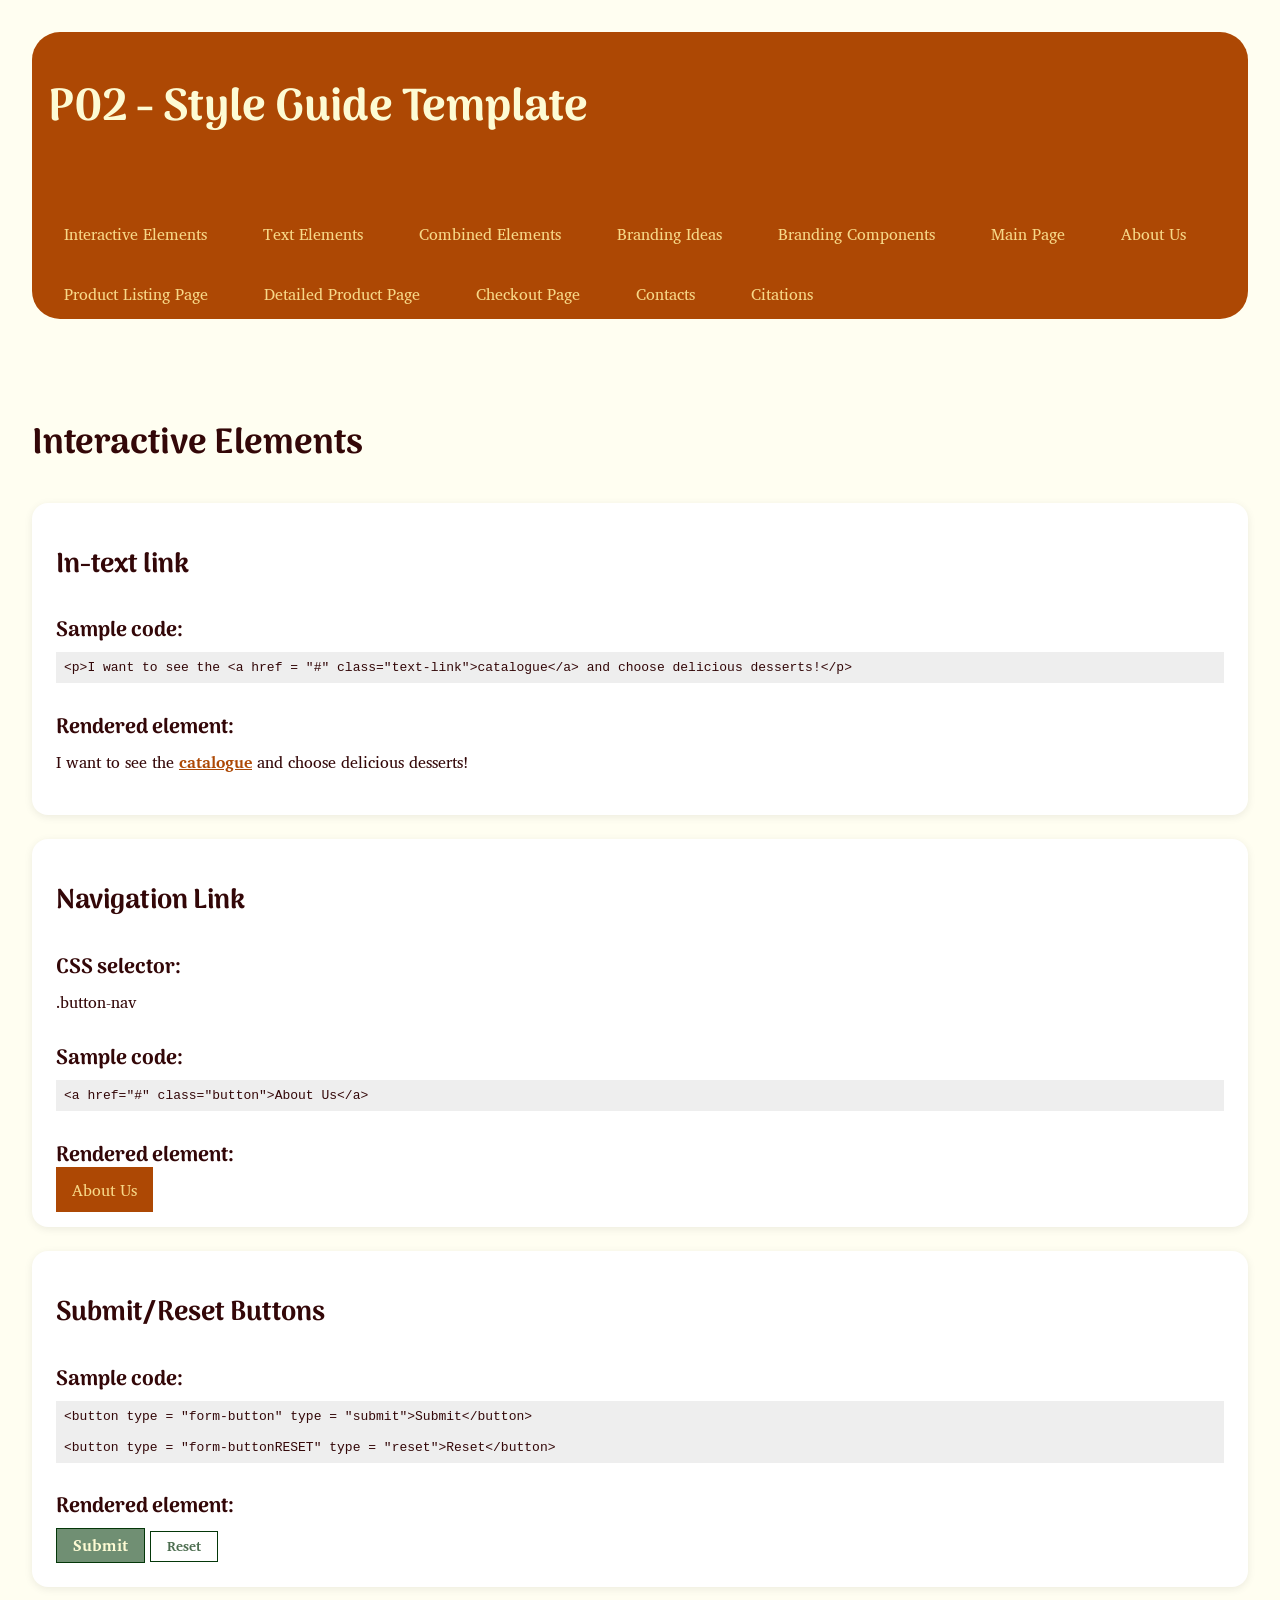
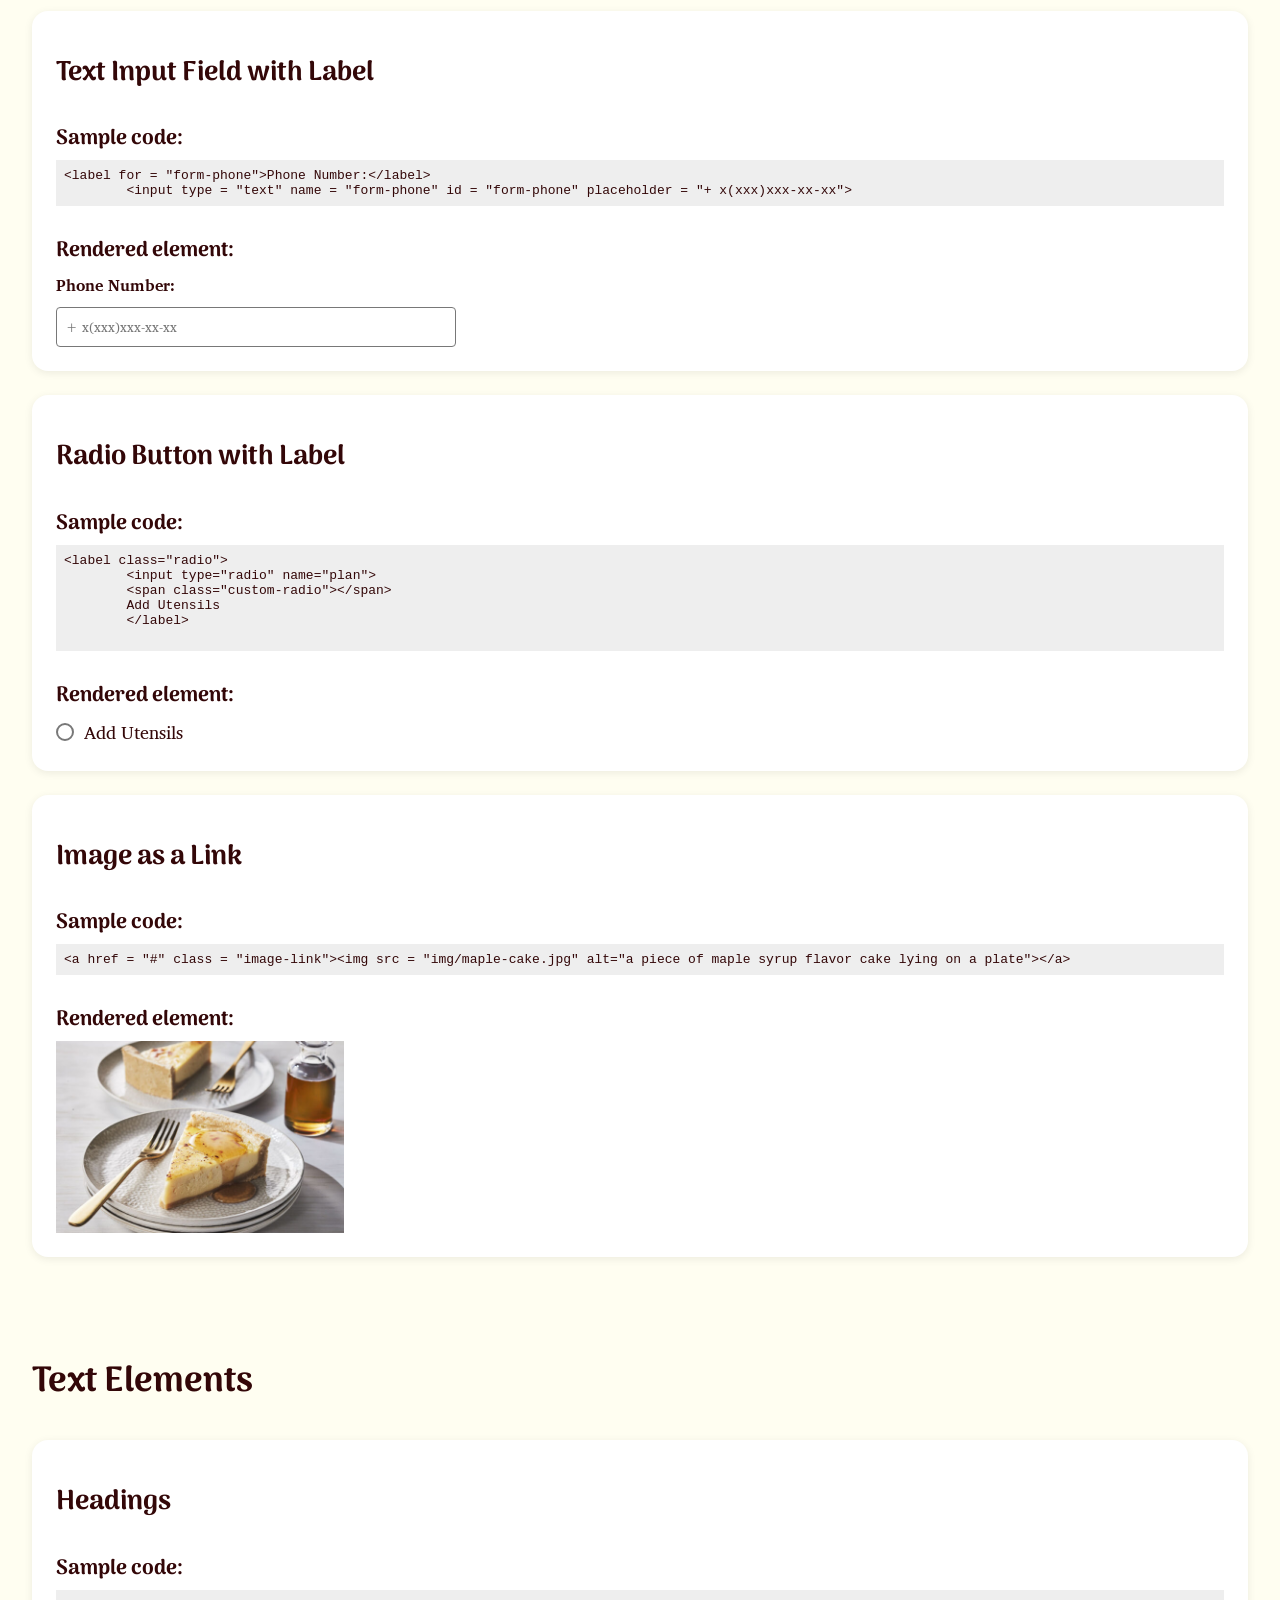
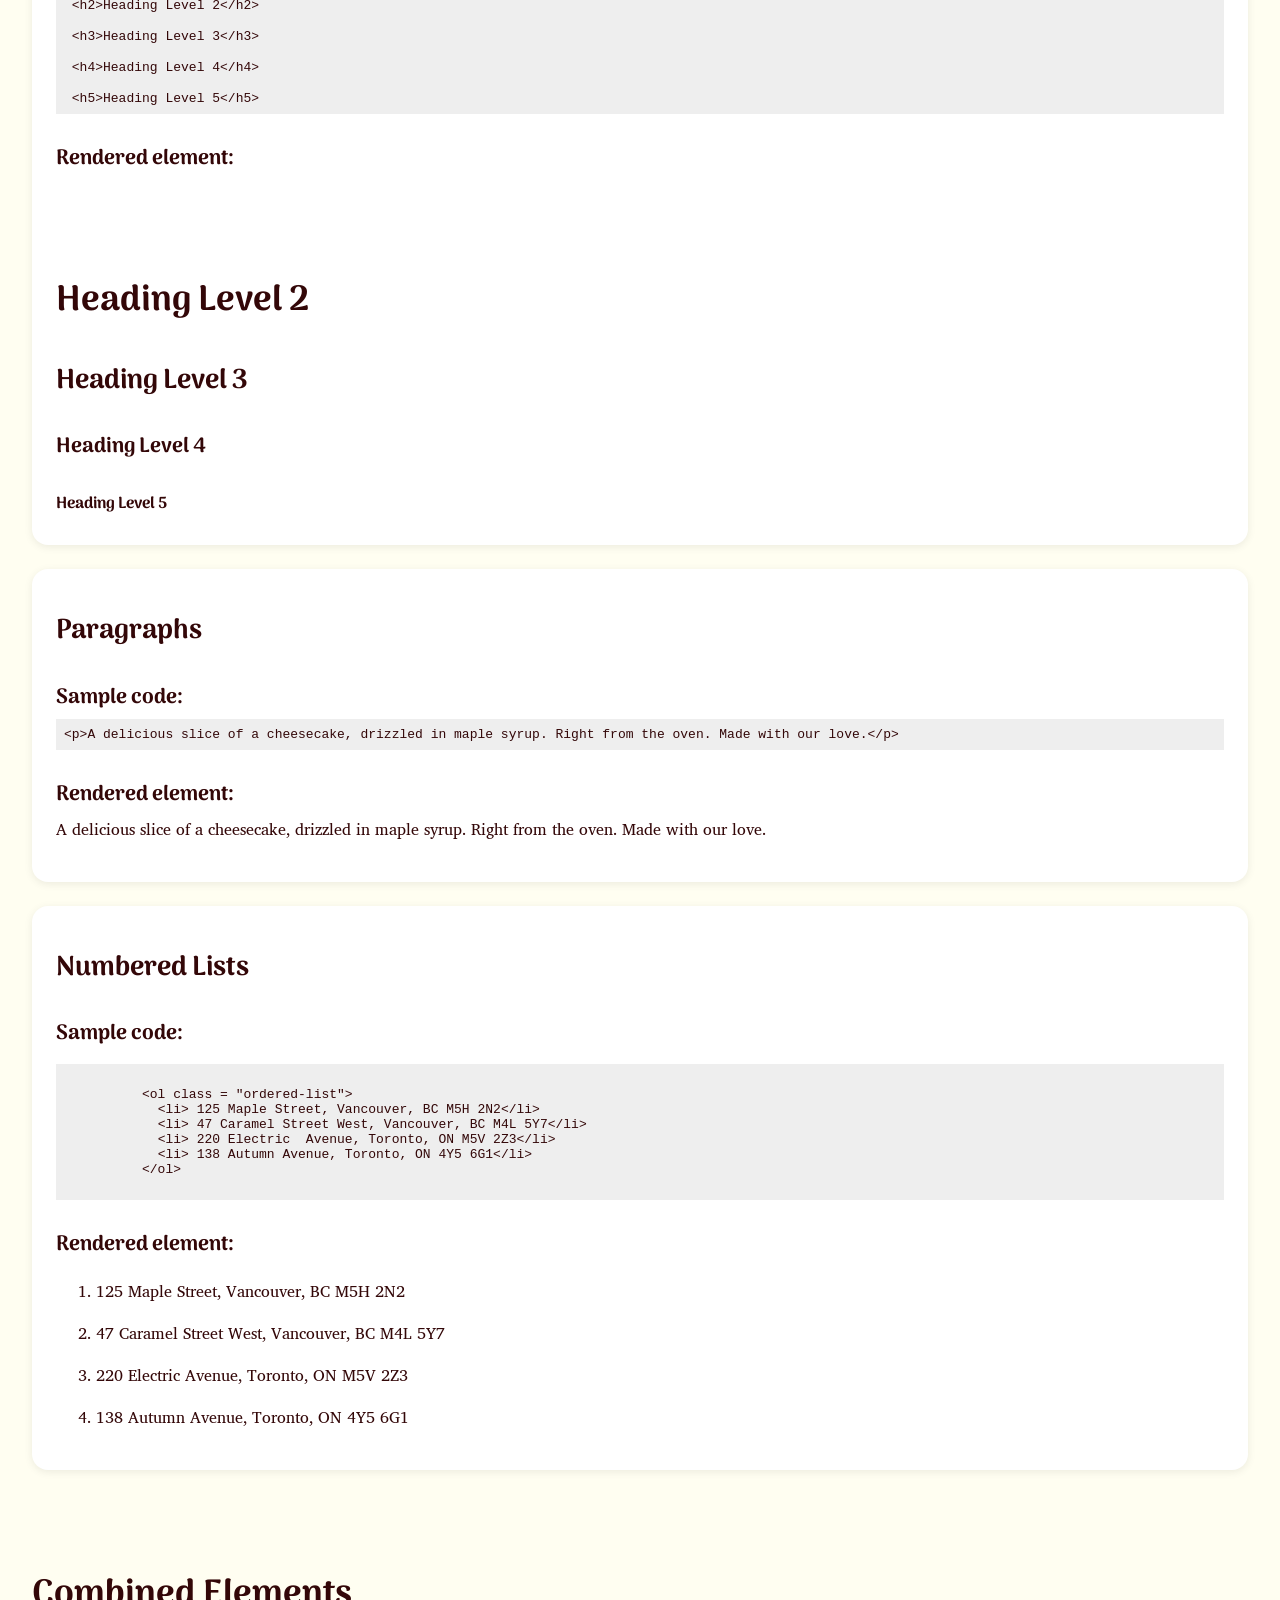
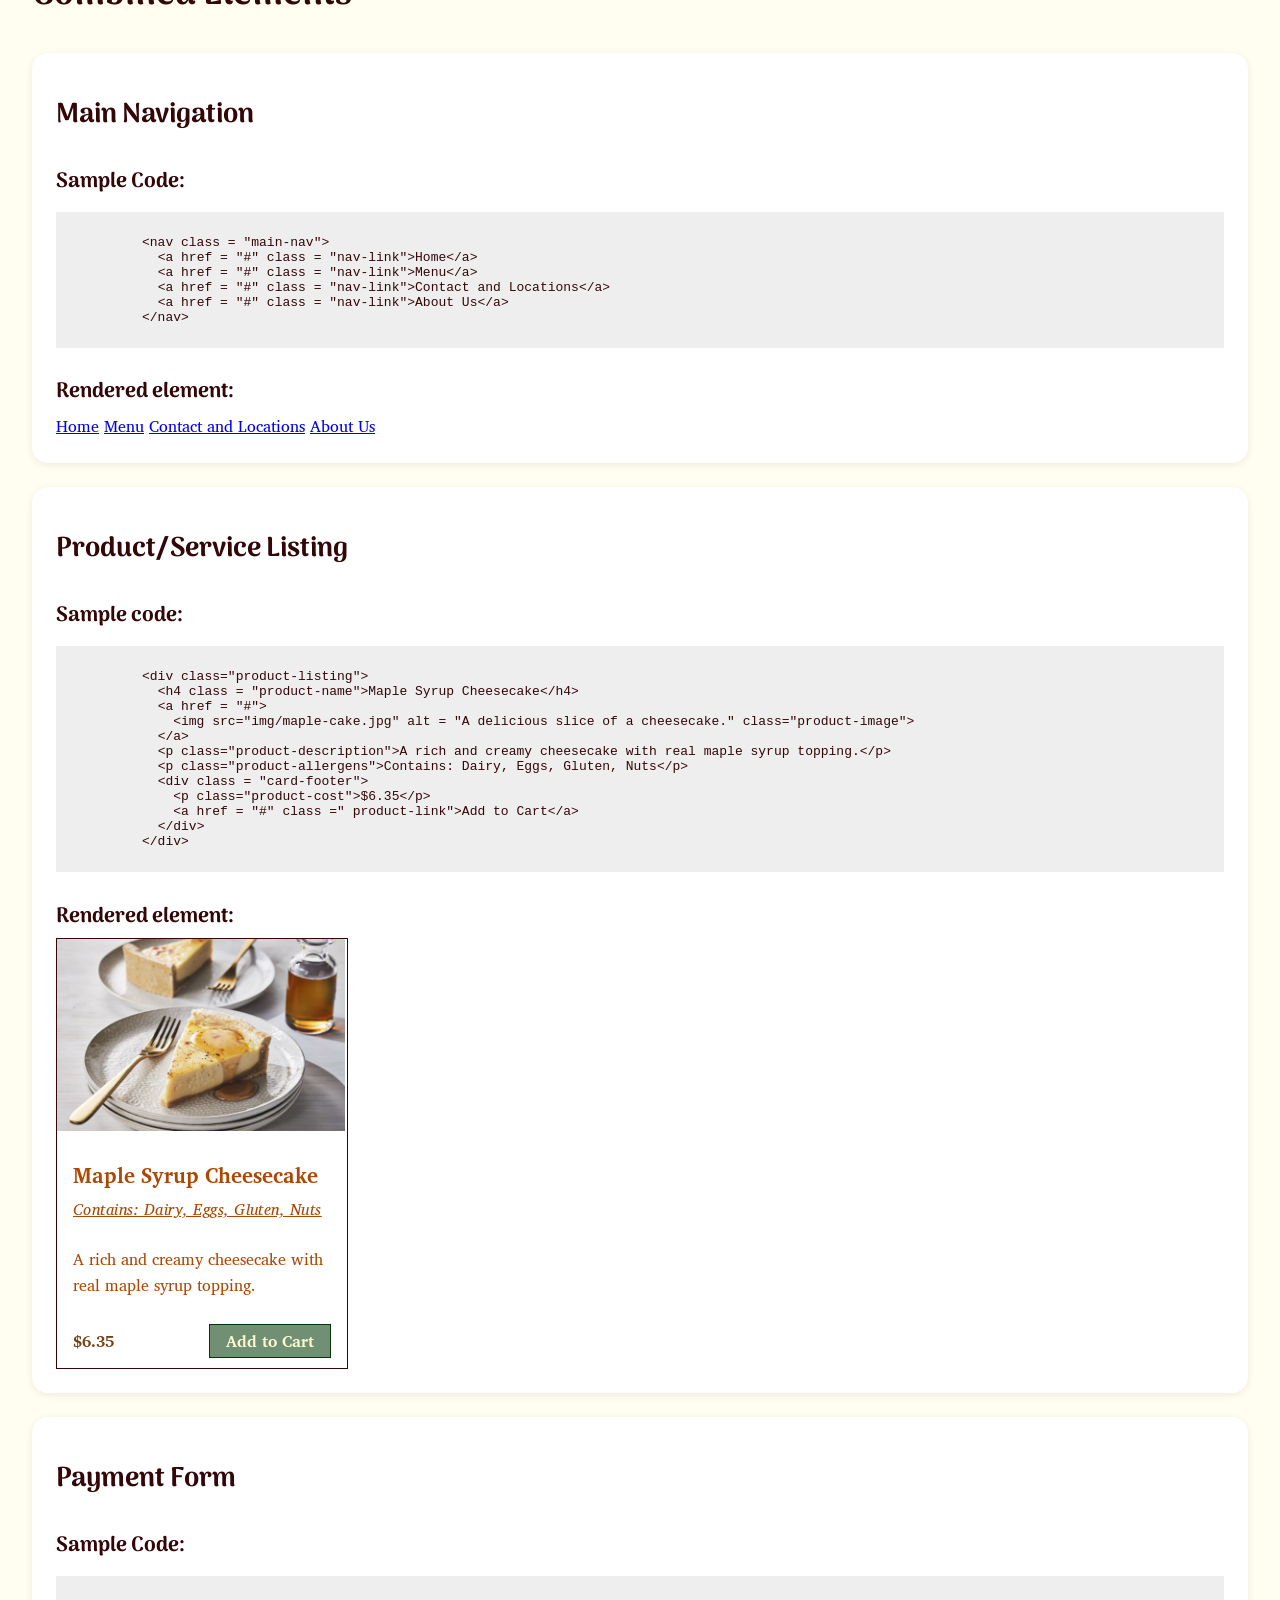
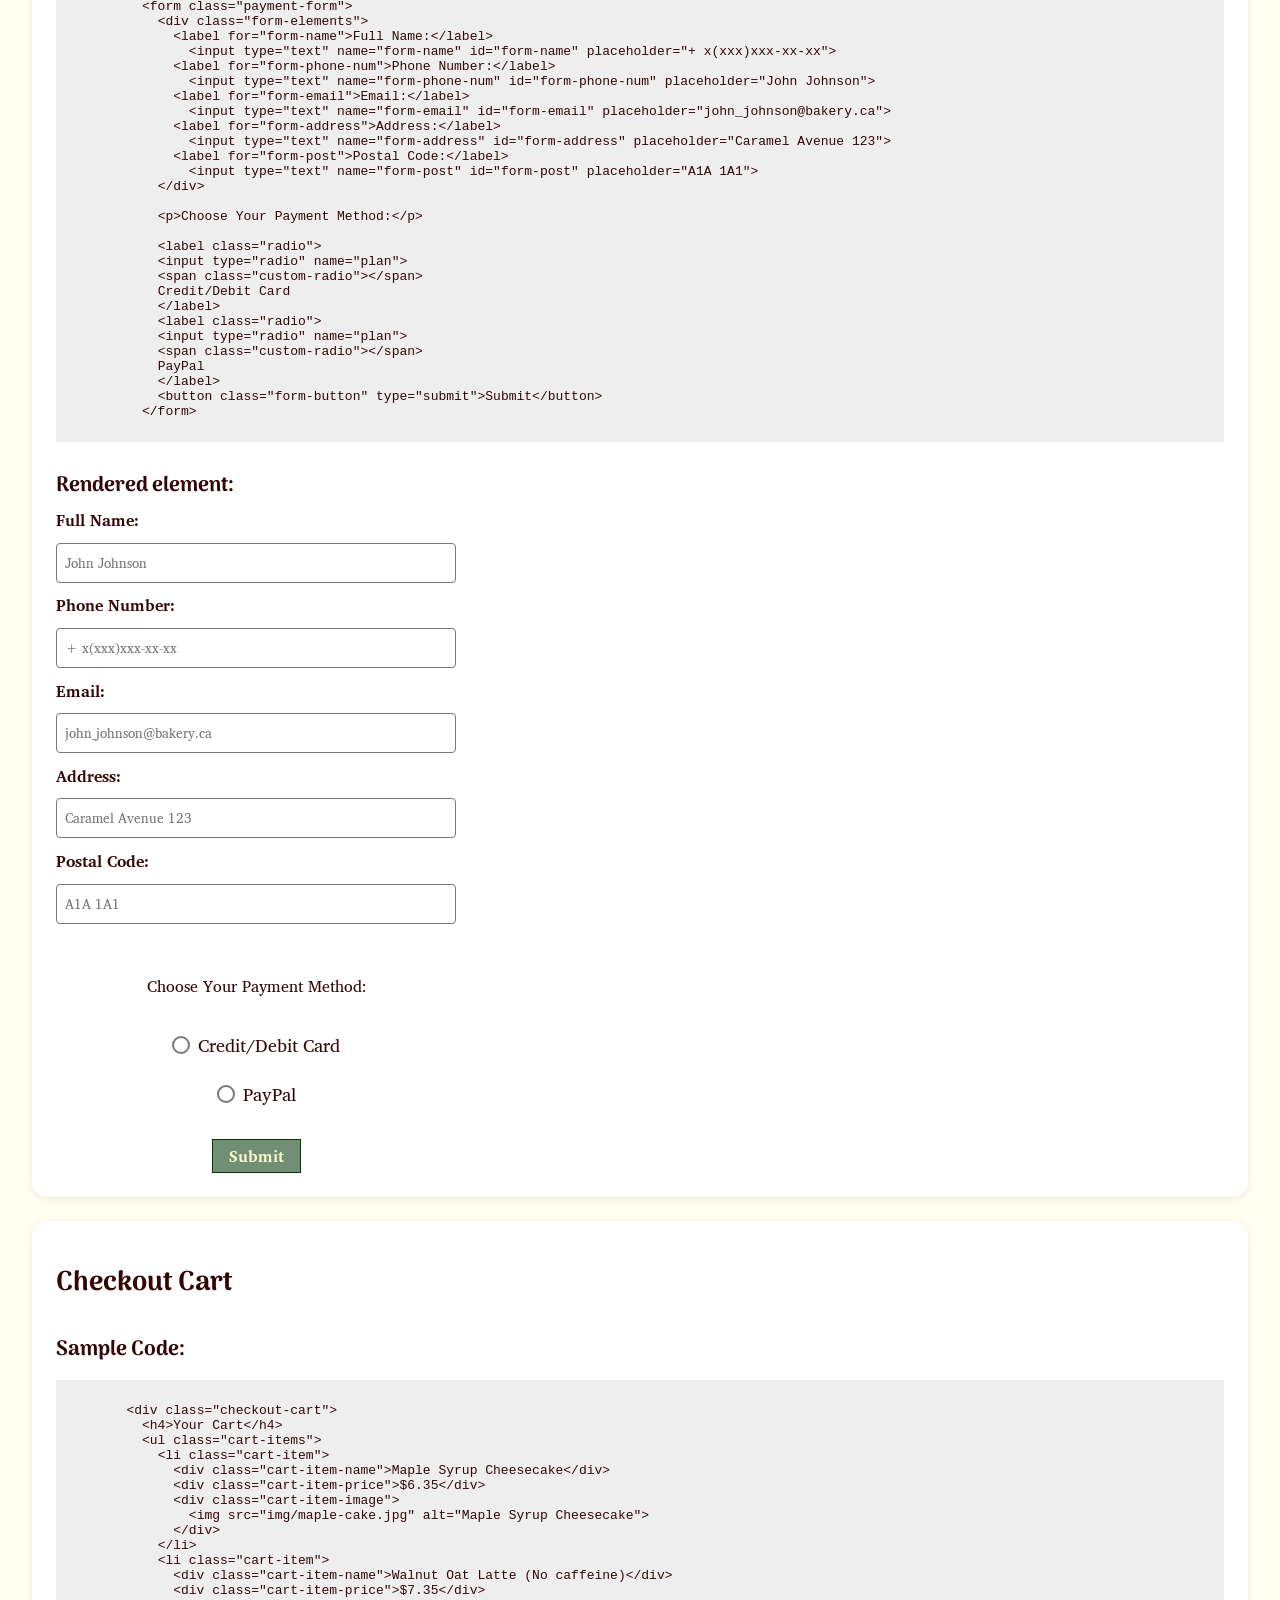
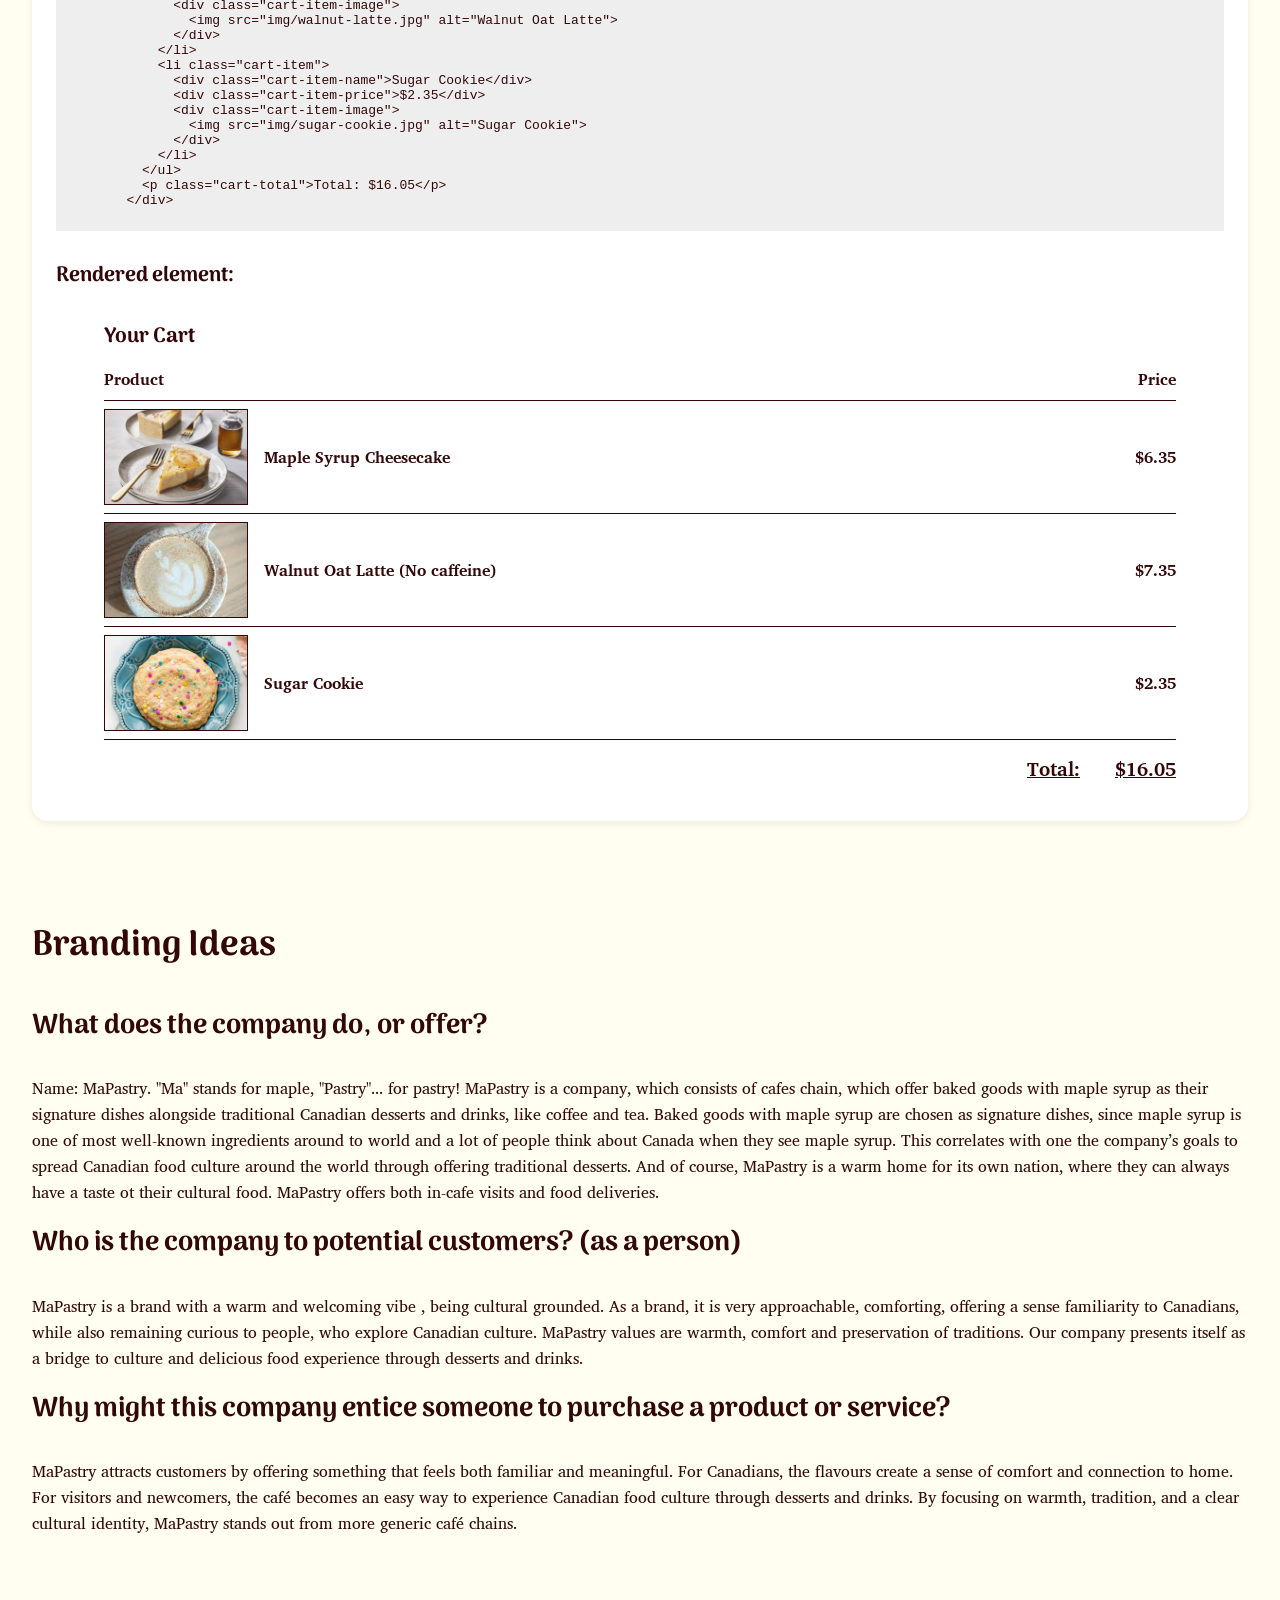
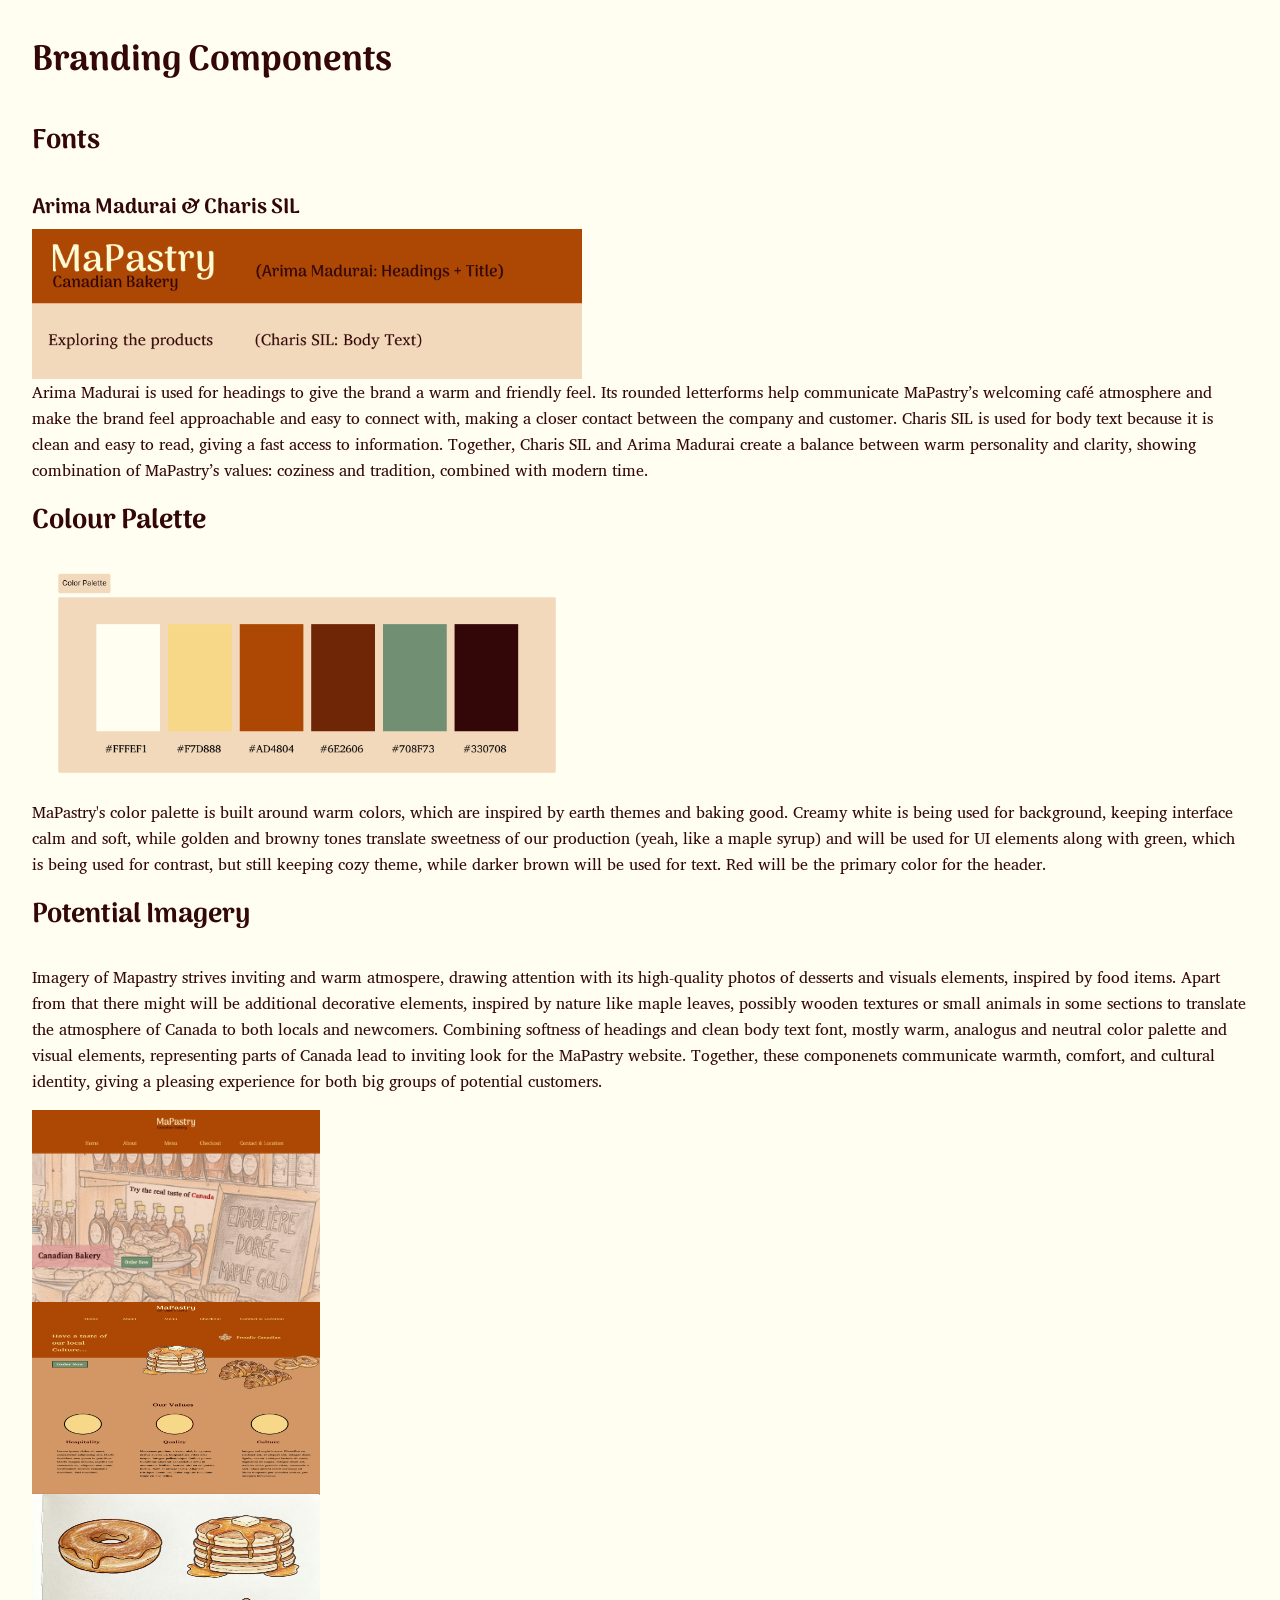
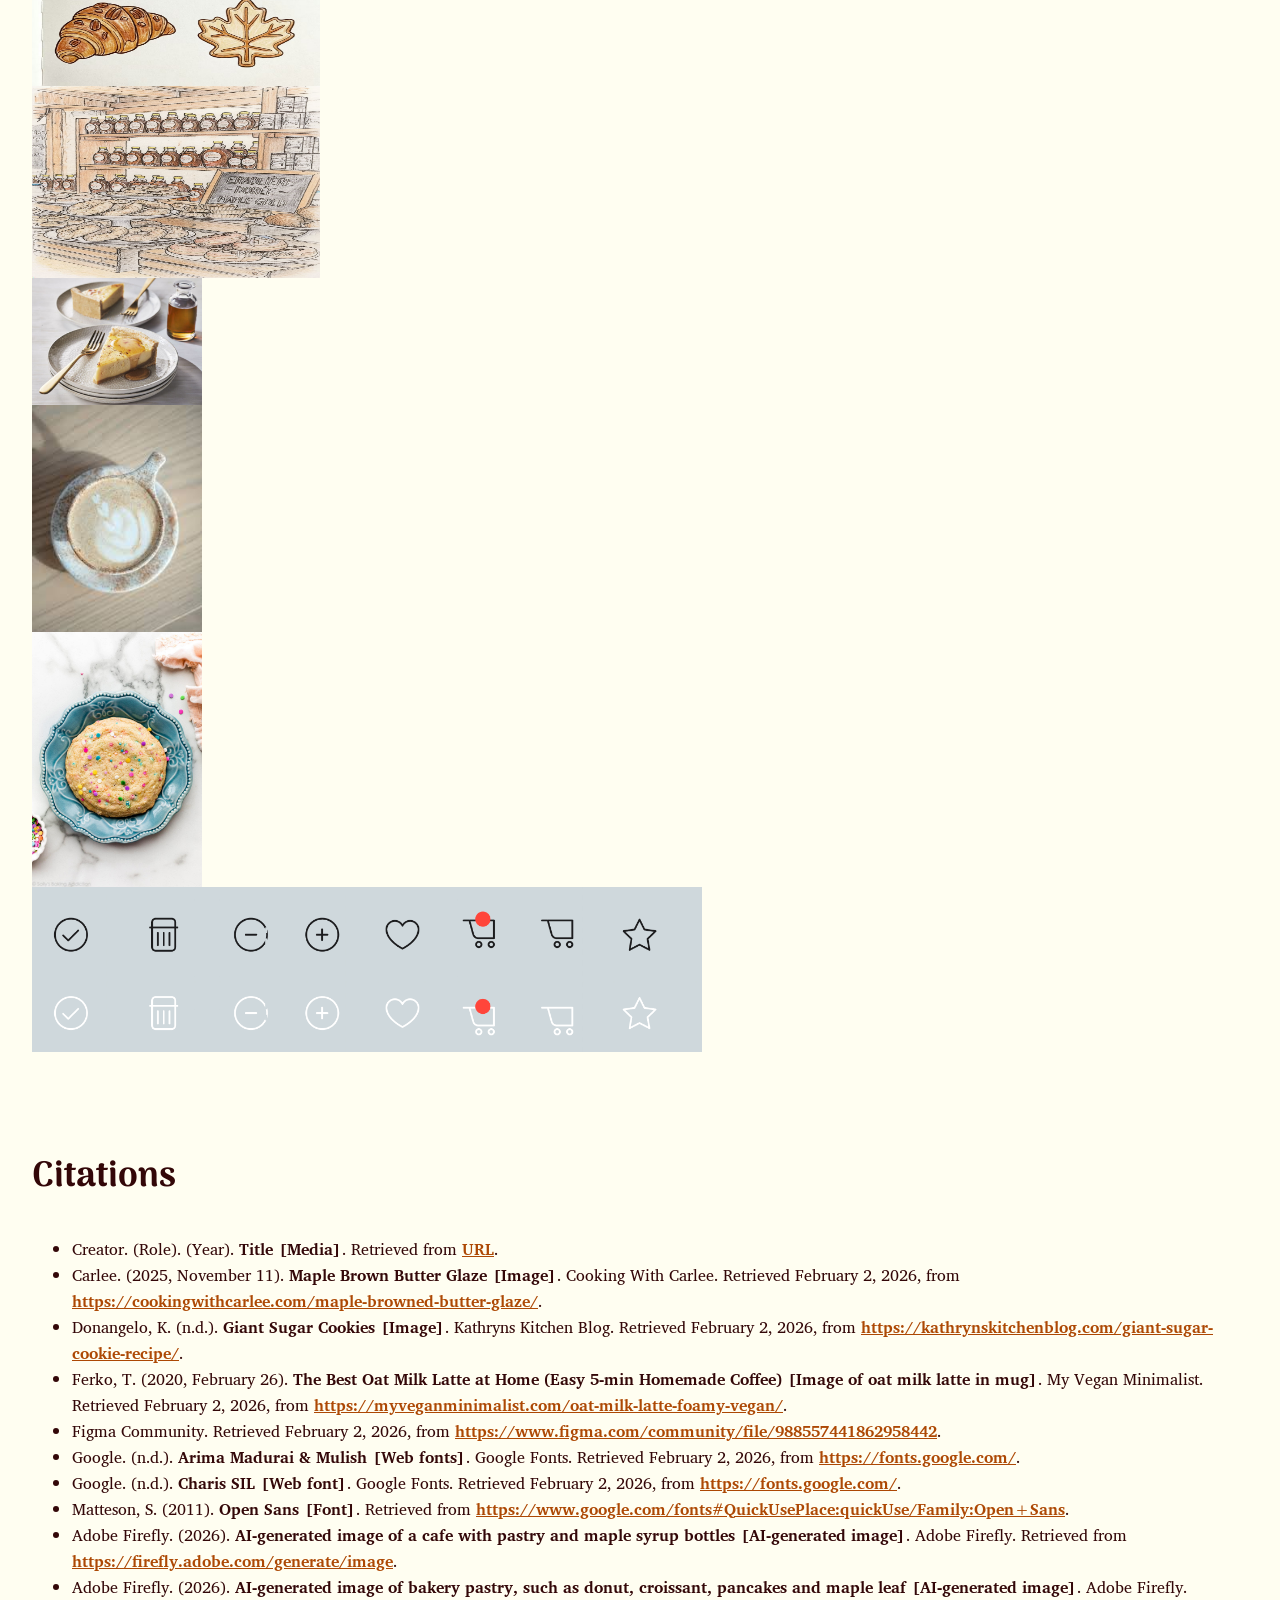
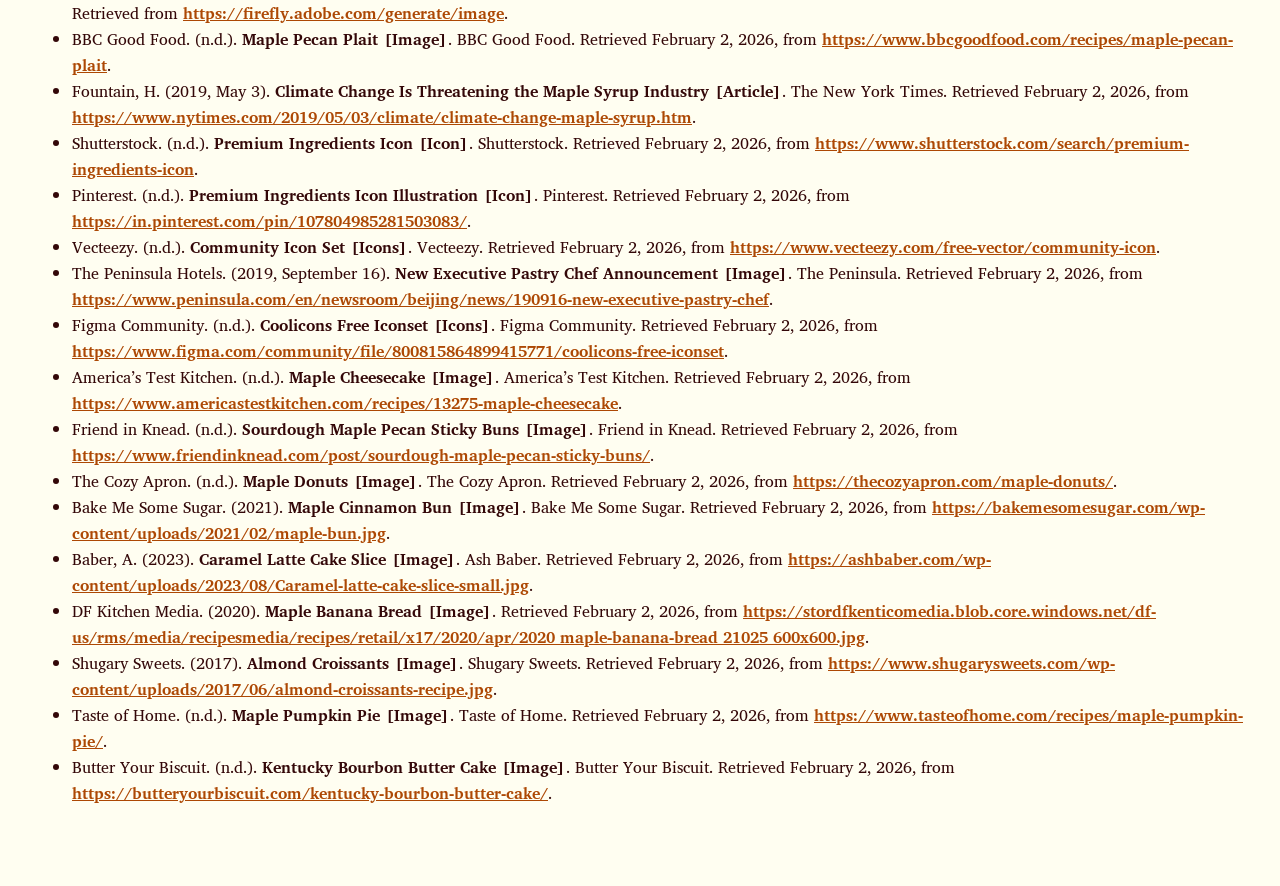
==== commit 7e6b4ace: "working on polishing and refining fixing al the bugs" ====
--- a/index.html
+++ b/index.html
@@ -17,11 +17,10 @@
 
   <body class = "style-guide-page">
 
-    <header>
+    <header class = "style-guide-header">
       <h1>P02 - Style Guide Template</h1>
 
-    
-      <nav>        
+      <nav class = "style-guide-nav">        
         <a href="#interactive_elements">Interactive Elements</a>
         <a href="#text_elements">Text Elements</a>
         <a href="#combined_elements">Combined Elements</a>
@@ -35,7 +34,6 @@
         <a href="contacts.html">Contacts</a>
         <a href="#citations">Citations</a>
       </nav>
-
     </header>
 
     <!-- INTERACTIVE ELEMENTS SECTION // -->
@@ -470,19 +468,60 @@
     <section id="citations">
       <h2>Citations</h2>
 
-      <ul>
-        <li>Creator. (Role). (Year). <strong>Title [Media]</strong>. Retrieved from <a href="#" class = "text-link">URL</a>.</li>
-
-        <li>Carlee. (2025, November 11). <strong>Maple Brown Butter Glaze [Image]</strong>. Cooking With Carlee. Retrieved February 2, 2026, from <a href="https://cookingwithcarlee.com/maple-browned-butter-glaze/" class = "text-link">https://cookingwithcarlee.com/maple-browned-butter-glaze/</a>.</li>
-        <li>Donangelo, K. (n.d.). <strong>Giant Sugar Cookies [Image]</strong>. Kathryns Kitchen Blog. Retrieved February 2, 2026, from <a href="https://kathrynskitchenblog.com/giant-sugar-cookie-recipe/" class = "text-link">https://kathrynskitchenblog.com/giant-sugar-cookie-recipe/</a>.</li>
-        <li>Ferko, T. (2020, February 26). <strong>The Best Oat Milk Latte at Home (Easy 5-min Homemade Coffee) [Image of oat milk latte in mug]</strong>. My Vegan Minimalist. Retrieved February 2, 2026, from <a href="https://myveganminimalist.com/oat-milk-latte-foamy-vegan/" class = "text-link">https://myveganminimalist.com/oat-milk-latte-foamy-vegan/</a>.</li>
-        <li>Figma Community. Retrieved February 2, 2026, from <a href="https://www.figma.com/community/file/988557441862958442" class = "text-link">https://www.figma.com/community/file/988557441862958442</a>.</li>
-        <li>Google. (n.d.). <strong>Arima Madurai & Mulish [Web fonts]</strong>. Google Fonts. Retrieved February 2, 2026, from  <a href="https://fonts.google.com/x" class = "text-link">https://fonts.google.com/</a>.</li>
-        <li>Google. (n.d.). <strong>Charis SIL [Web font]</strong>. Google Fonts. Retrieved February 2, 2026, from<a href="https://fonts.google.com/" class="text-link">https://fonts.google.com/</a>.</li>
-        <li>Matteson, Steve. Designer. 2011. <strong>Open Sans [Font]</strong>. Retrieved from <a href="https://www.google.com/fonts#QuickUsePlace:quickUse/Family:Open+Sans" class = "text-link">https://www.google.com/fonts#QuickUsePlace:quickUse/Family:Open+Sans</a></li>
-        <li>Adobe Firefly. (2026). AI-generated image of a cafe with pastry and maple syrup bottles [AI‑generated image]. Adobe Firefly. https://firefly.adobe.com/generate/image</li>
-        <li>Adobe Firefly. (2026). AI-generated image of bakery pastry, such as donut, croissant, pancakes and maple leaft [AI‑generated image]. Adobe Firefly. https://firefly.adobe.com/generate/image</li>
-      </ul>
+     <ul>
+  <li>Creator. (Role). (Year). <strong>Title [Media]</strong>. Retrieved from <a href="#" class="text-link">URL</a>.</li>
+
+  <li>Carlee. (2025, November 11). <strong>Maple Brown Butter Glaze [Image]</strong>. Cooking With Carlee. Retrieved February 2, 2026, from <a href="https://cookingwithcarlee.com/maple-browned-butter-glaze/" class="text-link">https://cookingwithcarlee.com/maple-browned-butter-glaze/</a>.</li>
+
+  <li>Donangelo, K. (n.d.). <strong>Giant Sugar Cookies [Image]</strong>. Kathryns Kitchen Blog. Retrieved February 2, 2026, from <a href="https://kathrynskitchenblog.com/giant-sugar-cookie-recipe/" class="text-link">https://kathrynskitchenblog.com/giant-sugar-cookie-recipe/</a>.</li>
+
+  <li>Ferko, T. (2020, February 26). <strong>The Best Oat Milk Latte at Home (Easy 5-min Homemade Coffee) [Image of oat milk latte in mug]</strong>. My Vegan Minimalist. Retrieved February 2, 2026, from <a href="https://myveganminimalist.com/oat-milk-latte-foamy-vegan/" class="text-link">https://myveganminimalist.com/oat-milk-latte-foamy-vegan/</a>.</li>
+
+  <li>Figma Community. Retrieved February 2, 2026, from <a href="https://www.figma.com/community/file/988557441862958442" class="text-link">https://www.figma.com/community/file/988557441862958442</a>.</li>
+
+  <li>Google. (n.d.). <strong>Arima Madurai & Mulish [Web fonts]</strong>. Google Fonts. Retrieved February 2, 2026, from <a href="https://fonts.google.com/x" class="text-link">https://fonts.google.com/</a>.</li>
+
+  <li>Google. (n.d.). <strong>Charis SIL [Web font]</strong>. Google Fonts. Retrieved February 2, 2026, from <a href="https://fonts.google.com/" class="text-link">https://fonts.google.com/</a>.</li>
+
+  <li>Matteson, S. (2011). <strong>Open Sans [Font]</strong>. Retrieved from <a href="https://www.google.com/fonts#QuickUsePlace:quickUse/Family:Open+Sans" class="text-link">https://www.google.com/fonts#QuickUsePlace:quickUse/Family:Open+Sans</a>.</li>
+
+  <li>Adobe Firefly. (2026). <strong>AI-generated image of a cafe with pastry and maple syrup bottles [AI-generated image]</strong>. Adobe Firefly. Retrieved from <a href="https://firefly.adobe.com/generate/image" class="text-link">https://firefly.adobe.com/generate/image</a>.</li>
+
+  <li>Adobe Firefly. (2026). <strong>AI-generated image of bakery pastry, such as donut, croissant, pancakes and maple leaf [AI-generated image]</strong>. Adobe Firefly. Retrieved from <a href="https://firefly.adobe.com/generate/image" class="text-link">https://firefly.adobe.com/generate/image</a>.</li>
+
+  <li>BBC Good Food. (n.d.). <strong>Maple Pecan Plait [Image]</strong>. BBC Good Food. Retrieved February 2, 2026, from <a href="https://www.bbcgoodfood.com/recipes/maple-pecan-plait" class="text-link">https://www.bbcgoodfood.com/recipes/maple-pecan-plait</a>.</li>
+
+  <li>Fountain, H. (2019, May 3). <strong>Climate Change Is Threatening the Maple Syrup Industry [Article]</strong>. The New York Times. Retrieved February 2, 2026, from <a href="https://www.nytimes.com/2019/05/03/climate/climate-change-maple-syrup.htm" class="text-link">https://www.nytimes.com/2019/05/03/climate/climate-change-maple-syrup.htm</a>.</li>
+
+  <li>Shutterstock. (n.d.). <strong>Premium Ingredients Icon [Icon]</strong>. Shutterstock. Retrieved February 2, 2026, from <a href="https://www.shutterstock.com/search/premium-ingredients-icon" class="text-link">https://www.shutterstock.com/search/premium-ingredients-icon</a>.</li>
+
+  <li>Pinterest. (n.d.). <strong>Premium Ingredients Icon Illustration [Icon]</strong>. Pinterest. Retrieved February 2, 2026, from <a href="https://in.pinterest.com/pin/107804985281503083/" class="text-link">https://in.pinterest.com/pin/107804985281503083/</a>.</li>
+
+  <li>Vecteezy. (n.d.). <strong>Community Icon Set [Icons]</strong>. Vecteezy. Retrieved February 2, 2026, from <a href="https://www.vecteezy.com/free-vector/community-icon" class="text-link">https://www.vecteezy.com/free-vector/community-icon</a>.</li>
+
+  <li>The Peninsula Hotels. (2019, September 16). <strong>New Executive Pastry Chef Announcement [Image]</strong>. The Peninsula. Retrieved February 2, 2026, from <a href="https://www.peninsula.com/en/newsroom/beijing/news/190916-new-executive-pastry-chef" class="text-link">https://www.peninsula.com/en/newsroom/beijing/news/190916-new-executive-pastry-chef</a>.</li>
+
+  <li>Figma Community. (n.d.). <strong>Coolicons Free Iconset [Icons]</strong>. Figma Community. Retrieved February 2, 2026, from <a href="https://www.figma.com/community/file/800815864899415771/coolicons-free-iconset" class="text-link">https://www.figma.com/community/file/800815864899415771/coolicons-free-iconset</a>.</li>
+
+  <li>America’s Test Kitchen. (n.d.). <strong>Maple Cheesecake [Image]</strong>. America’s Test Kitchen. Retrieved February 2, 2026, from <a href="https://www.americastestkitchen.com/recipes/13275-maple-cheesecake" class="text-link">https://www.americastestkitchen.com/recipes/13275-maple-cheesecake</a>.</li>
+
+  <li>Friend in Knead. (n.d.). <strong>Sourdough Maple Pecan Sticky Buns [Image]</strong>. Friend in Knead. Retrieved February 2, 2026, from <a href="https://www.friendinknead.com/post/sourdough-maple-pecan-sticky-buns/" class="text-link">https://www.friendinknead.com/post/sourdough-maple-pecan-sticky-buns/</a>.</li>
+
+  <li>The Cozy Apron. (n.d.). <strong>Maple Donuts [Image]</strong>. The Cozy Apron. Retrieved February 2, 2026, from <a href="https://thecozyapron.com/maple-donuts/" class="text-link">https://thecozyapron.com/maple-donuts/</a>.</li>
+
+  <li>Bake Me Some Sugar. (2021). <strong>Maple Cinnamon Bun [Image]</strong>. Bake Me Some Sugar. Retrieved February 2, 2026, from <a href="https://bakemesomesugar.com/wp-content/uploads/2021/02/maple-bun.jpg" class="text-link">https://bakemesomesugar.com/wp-content/uploads/2021/02/maple-bun.jpg</a>.</li>
+
+  <li>Baber, A. (2023). <strong>Caramel Latte Cake Slice [Image]</strong>. Ash Baber. Retrieved February 2, 2026, from <a href="https://ashbaber.com/wp-content/uploads/2023/08/Caramel-latte-cake-slice-small.jpg" class="text-link">https://ashbaber.com/wp-content/uploads/2023/08/Caramel-latte-cake-slice-small.jpg</a>.</li>
+
+  <li>DF Kitchen Media. (2020). <strong>Maple Banana Bread [Image]</strong>. Retrieved February 2, 2026, from <a href="https://stordfkenticomedia.blob.core.windows.net/df-us/rms/media/recipesmedia/recipes/retail/x17/2020/apr/2020_maple-banana-bread_21025_600x600.jpg" class="text-link">https://stordfkenticomedia.blob.core.windows.net/df-us/rms/media/recipesmedia/recipes/retail/x17/2020/apr/2020_maple-banana-bread_21025_600x600.jpg</a>.</li>
+
+  <li>Shugary Sweets. (2017). <strong>Almond Croissants [Image]</strong>. Shugary Sweets. Retrieved February 2, 2026, from <a href="https://www.shugarysweets.com/wp-content/uploads/2017/06/almond-croissants-recipe.jpg" class="text-link">https://www.shugarysweets.com/wp-content/uploads/2017/06/almond-croissants-recipe.jpg</a>.</li>
+
+  <li>Taste of Home. (n.d.). <strong>Maple Pumpkin Pie [Image]</strong>. Taste of Home. Retrieved February 2, 2026, from <a href="https://www.tasteofhome.com/recipes/maple-pumpkin-pie/" class="text-link">https://www.tasteofhome.com/recipes/maple-pumpkin-pie/</a>.</li>
+
+  <li>Butter Your Biscuit. (n.d.). <strong>Kentucky Bourbon Butter Cake [Image]</strong>. Butter Your Biscuit. Retrieved February 2, 2026, from <a href="https://butteryourbiscuit.com/kentucky-bourbon-butter-cake/" class="text-link">https://butteryourbiscuit.com/kentucky-bourbon-butter-cake/</a>.</li>
+</ul>
+
 
     </section>
 
--- a/main.css
+++ b/main.css
@@ -19,17 +19,17 @@
 }
 
 
-header{
+
+.style-guide-page header{
   background: #AD4804;
   color: #F7D888;
-  padding: 2rem;
+  padding: 0;
   margin-bottom: 2rem;
   display: flex;
   gap: 1.5rem;
-  flex-wrap: wrap; /* used to adjust header elements placing: https://developer.mozilla.org/en-US/docs/Web/CSS/Reference/Properties/flex-wrap*/
+  flex-wrap: wrap;
   border-radius: 1.75rem;
 }
-
 
 .style-guide-page header nav {
   display: flex;
@@ -37,16 +37,16 @@
   gap: 0.5rem;        
 }
 
-header nav a{
+.style-guide-header nav a{
   color: #F7D888;
   text-decoration: none;
-  padding: 0.6rem 1rem;
+  padding: 0.8rem 1rem;
   transition: 0.2s;
   margin-left: 1rem;
 }
 
 
-header nav a:hover {
+.style-guide-header nav a:hover {
   background: #6E2606;
   color: #FDFBD4;
 }
@@ -100,6 +100,20 @@
   background: #AD4804;
   padding: 3rem 2rem 1.5rem 2rem;
 }
+.navFooter {
+  display: inline-block;
+  align-self: flex-start;
+  color: #F7D888;
+  text-decoration: none;
+  padding: 0.25rem 0.8rem;
+  margin-left: 3rem;
+  transition: 0.3s ease;
+}
+
+.navFooter:hover{
+  background: #6E2606;
+  color: #FDFBD4;
+}
 
 .footer-container{
   display: grid;
@@ -142,7 +156,12 @@
   margin-left: 3.9rem;
 }
 
-@media (max-width: 60rem) {
+.footer-column-fourth .form-elements {
+  width: 100%;
+  max-width: 25rem;
+}
+
+@media (max-width: 62.875rem) {
 
   .footer-column-first img{
     margin-left: 0.5rem;
@@ -154,15 +173,20 @@
 
   .footer-column-first {
     grid-column: 1 / -1;
+  }
+
+  .footer-column-first{
     align-items: center;
   }
 
   .footer-column-second{
     align-items: center;
+    max-width: 20rem;
   }
 
   .footer-column-third{
     align-items: center;
+    max-width: 20rem;
   }
 
   .footer-column-fourth {
@@ -176,19 +200,86 @@
   }
 
   .footer-column-second h4 {
+    align-self: flex-start;
+  }
+
+  .footer-column-third h4 {
+    align-self: flex-start;
+  }
+
+}
+
+@media (min-width: 41.25rem) and (max-width: 62.875rem){
+
+  .footer-container-second{
+    margin-left: 15rem;
+  }
+}
+
+@media (max-width: 41.25rem) {
+  .footer-container {
+    grid-template-columns: 1fr;   
+  }
+
+  .footer-column-first{
+    align-items: start;
+    margin-left: 4rem;
+  }
+
+
+
+  .footer-column-second h4{
+    align-items: flex-start;
+  }
+
+  .footer-column-fourth{
+    align-items: flex-start;
+    margin-left: 3.5rem;
+    max-width: 40rem;
+  }
+
+  .footer-column-fourth .form-button{
+    align-self: flex-start;
+  }
+
+  .footer-column-first, .footer-column-fourth {
+  margin-left: 1.5rem;
+}
+
+  .footer-column-second,
+  .footer-column-third {
+    align-items: flex-start;
+  }
+
+  .footer-column-second h4,
+.footer-column-third h4 {
+  margin-left: 0;
+}
+
+.footer-column-second,
+  .footer-column-third {
+    align-items: flex-start;
+    padding-left: 1rem;
+  }
+
+  .footer-column-first h4{
+    align-items: flex-start;
+    padding-right: 1.5rem;
+  }
+
+  .navFooter {
     margin-left: 0;
   }
 
-  .footer-column-third h4 {
-    margin-left: 0;
-  }
-
-}
-
-@media (max-width: 20rem) {
-  .footer-container {
-    grid-template-columns: 1fr;
-  }
+  .footer-column-first{
+  align-items: flex-start;
+  margin-left: 1rem;
+}
+
+  .footer-column-first img{
+    align-items: flex-start;
+  }
+
 }
 
 /* 
@@ -212,7 +303,7 @@
 
 
 
-.nav-link {
+.nav-link header{
   background: #AD4804;
   color: #F7D888;
   text-decoration: none;
@@ -221,7 +312,7 @@
   transition: 0.2s;
 }
 
-.nav-link:hover, .nav-link:focus {
+.nav-link header:hover, .nav-link header:focus {
   background: #6E2606;
   color: #FDFBD4; 
 }
@@ -538,9 +629,33 @@
 }
 
 
+
+
 /*
   PRODUCTS LISTING PAGE STYLING
 */
+
+.product-list-subtitle{
+  display: flex;
+  align-items: center;
+  justify-content: center;
+  text-align: center;
+  gap: 1.5rem;
+  margin-bottom: 4rem;
+  font-size: 1rem;
+  color: #330708;
+  width: 100%;
+  margin-bottom: 8rem;
+}
+
+
+.product-list-subtitle::before,
+.product-list-subtitle::after{
+  content: "";
+  flex: 1;
+  height: 1px;
+  background-color: #330708;
+}
 
 .products-page .navbar {
   background:#AD4804;
@@ -597,7 +712,7 @@
 }
 
 .products-page h2 {
-  padding: 2rem;
+  padding: 3rem;
 }
 
 .page-header {
@@ -622,15 +737,67 @@
   margin: 0 auto;
 }
 
+@media(max-width: 40rem){
+  .product-list-subtitle{
+    margin-bottom: 2rem;
+  }
+
+  .products-page h2 {
+    padding-top: 6rem;
+}
+
+  .products{
+  margin-left: 1rem;
+}
+
+}
+
 /*
   CHECKOUT PAGE STYLING
 */
 
-.checkout-cart h2, .payment-form h2 {
-
+.products-page .checkout-element {
+  padding-top: 6rem;
+}
+
+.checkout-subtitle{
+  display: flex;
+  align-items: center;
+  justify-content: center;
+  text-align: center;
+  gap: 1.5rem;
+  margin-bottom: 4rem;
+  font-size: 1rem;
+  color: #330708;
+  width: 100%;
+}
+
+
+
+.checkout-subtitle::before,
+.checkout-subtitle::after{
+  content: "";
+  flex: 1;
+  height: 1px;
+  background-color: #330708;
+}
+
+.checkout-header, .payment-header {
+  margin-top: 6rem;
   font-family: 'Arima Madurai', cursive;
   margin-top: 0.4rem;
   text-align: center;
+}
+
+.item-details{
+  display: flex;
+  align-items: center;
+  gap: 1rem;
+}
+
+.cart-item-image{
+  width: auto;
+  height: 4rem;
 }
 
 .payment-form p {
@@ -654,6 +821,23 @@
   text-align: center;
 }
 
+
+
+@media (max-width: 35rem){
+  .item-name, .item-price{
+    font-size: 0.8rem;
+  }
+
+  .total-label, .total-value{
+    font-size: 1rem;
+  }
+  .checkout-cart, .payment-form {
+    padding-left: 1rem;
+    padding-right: 1rem;
+  }
+}
+
+
 /* =========================
    LANDING PAGE
 ========================= */
@@ -663,7 +847,7 @@
 }
 
 /* NAVIGATION BAR FOR LANDING PAGE */
-.navbar {
+.navbar{
   position: fixed;
   width: 100%;
   display: flex;
@@ -685,13 +869,6 @@
   transition: 0.3s ease;
 }
 
-.navFooter {
-  color: #F7D888;
-  text-decoration: none;
-  padding: 0 4rem;
-  transition: 0.3s ease;
-}
-
 .nav:hover {
   text-shadow: 0 0 10px rgb(255, 255, 255), 0 0 20px rgb(255, 255, 255), 0 0 30px rgb(255, 255, 255);
   color: #FDFBD4;
@@ -726,7 +903,6 @@
 .icon .hover {
   position: absolute;   
   top: 0;
-  right: 2;
   opacity: 0;
    transition: opacity 0.2s ease;
 }
@@ -925,9 +1101,9 @@
   margin: 0 auto;
   padding-bottom: 8rem;
 }
-.news-columns img {
+.news-columnsABOUT img {
   width: 100%;
-  max-height: 12rem;
+  max-height: 15rem;
   object-fit: cover;
 }
 
@@ -1020,20 +1196,16 @@
 /* I learnt how to make big quotes here: https://stackoverflow.com/questions/27426045/big-quotation-marks-styled-in-html-css */
 .quote-text p::before {
   content: open-quote;
-  font-size: 4rem;
-  position: absolute;
-  left: -3rem;
-  top: -2.5rem;
+  font-size: 3rem;
   color: #a3471c;
+  margin-right: 0.3rem;
 }
 
 .quote-text p::after {
   content: close-quote;
-  font-size: 4rem;
-  position: absolute;
-  right: -2rem;
-  bottom: -4rem;
+  font-size: 3rem;
   color: #a3471c;
+  margin-left: 0.3rem;
 }
 
 .quote-author {
@@ -1049,17 +1221,7 @@
   padding-left: 4rem;
 }
 
-/* line before author name */ 
-.quote-author h3::before {
- content: "";
-  position: absolute;
-  top: 50%;
-  left: 60%;
-  margin-left: 1rem;
-  width: 3rem;
-  height: 1px;
-  background: #330708;
-}
+
 
 .quote-author p {
    display: flex;
@@ -1118,6 +1280,24 @@
     padding-top: 2rem;
   }
 
+  .quote-text p::before {
+  content: open-quote;
+  font-size: 2rem;
+  color: #a3471c;
+  margin-right: 0.3rem;
+}
+
+.quote-text p::after {
+  content: close-quote;
+  font-size: 2rem;
+  color: #a3471c;
+  margin-left: 0.3rem;
+}
+
+.quote-text p{
+  max-width: 16rem;
+}
+
 }
 
 
@@ -1142,17 +1322,7 @@
     gap: 0.5rem;
   }
 
-  
-.quote-author h3::before {
- content: "";
-  position: absolute;
-  top: 50%;
-  left: 48%;
-  margin-left: 2rem;
-  width: 3rem;
-  height: 1px;
-  background: #330708;
-}
+
 }
 
 .news-card {
@@ -1262,16 +1432,20 @@
 }
 
 @media (max-width: 48rem) {
-  .detailed-product-section .product-card  {
-    flex-direction: column;
+  .detailed-product-section .product-card {
+    flex-direction: column; 
     align-items: center;
     text-align: center;
   }
 
-  
-
-  .detailed-product-section .card-footer a.form-button {
-    width: 60%; 
+  .detailed-product-section .product-details {
+    text-align: center;
+    margin-left: 0;
+    align-items: center;
+  }
+
+  .detailed-product-section .card-footer {
+    justify-content: center;
   }
 
 
@@ -1329,47 +1503,117 @@
     justify-content: center;
   }
 
-  .quote-author h3::before {
- content: "";
-  position: absolute;
-  top: 50%;
-  left: 20%;
-  margin-left: 1rem;
-  width: 3rem;
-  height: 1px;
-  background: #330708;
-}
-
-}
-
+
+}
 
 
 /*
   CONTACTS AND FEEDBACK PAGE
+
 */
 
+.products-page .navbar {
+  background:#AD4804;
+  position: fixed;   
+  top: 0;
+}
+
+.products-page .page-header {
+  margin-top: 6rem;
+}
+
+.products-page .nav:hover {
+  background-color: #8B2E00; 
+  color: #FDFBD4;
+  text-shadow: none;
+}
+
 .contact-section {
-  max-width: 70rem;
   margin: 0 auto 4rem;
   text-align: center;
   display: flex;
+  justify-content: center;
   flex-direction: column;
   align-items: center;
-  gap: 2rem;
+  gap: 4rem;
+}
+
+.contacts-subtitle{
+  display: flex;
+  align-items: center;
+  justify-content: center;
+  text-align: center;
+  gap: 1.5rem;
+  margin-bottom: 4rem;
+  font-size: 1rem;
+  color: #330708;
+  width: 100%;
+}
+
+
+.contacts-subtitle::before,
+.contacts-subtitle::after{
+  content: "";
+  flex: 1;
+  height: 1px;
+  background-color: #330708;
+}
+
+.contacts-layout{
+  display: flex;
+  justify-content: space-between;
+  gap: 10rem;
+  width: 100%;
+  max-width: 65rem;
+  align-items: flex-start;
+}
+
+.contacts-info{
+  width: 40rem;
+  background-color: #D39665;
+  border: 2px solid #690D0E;
+  padding: 2rem;
+
+}
+
+.contacts-info img {
+  margin-right: 1rem; 
+}
+
+.contacts-info h3{
+  text-align: left;
+  margin-bottom: 1.5rem;
+}
+
+
+.contact-item{
+  display: flex;
+  align-items: center;
+  gap: 1rem;
+  margin-bottom: 1rem;
+}
+
+.contact-item h4{
+  margin: 0;
+  text-align: left;
+}
+
+.contact-item p{
+  text-align: left;
 }
 
 .contact-section .form-elements {
   display: flex;
-  flex-direction: column;
   align-items: center;
   gap: 0.6rem;
   width: 100%;
-  max-width: 25rem
+  max-width: 25rem;
+  padding-left: 1rem;
+    padding-right: 1rem;
 }
 
 .contact-section .form-elements label {
   align-self: flex-start;
-  font-weight: 600;
 }
 
 .contact-section .form-elements input,
@@ -1389,8 +1633,66 @@
   box-shadow: 0 0 0 2px rgba(51, 7, 8, 0.2);
 }
 
-.contact-section .form-button {
-  align-self: center;
-  margin-top: 3rem;
-  display: inline-block;
-}+.contact-section .form-button{
+  margin-top: 1.5rem;
+}
+
+
+
+@media (max-width: 40rem) {
+  .contacts-layout {
+    flex-direction: column;
+    align-items: center;
+    gap: 5rem;
+  }
+
+  .contacts-info,
+  .form-elements {
+    width: 100%;
+    max-width: 25rem;
+  }
+
+  .contacts-subtitle{
+    margin-bottom: 0rem;
+  }
+
+  .contact-item {
+    align-items: center; 
+    text-align: left;
+  }
+
+  .contact-item img {
+    margin-right: 1rem;
+  }
+
+  .form-button {
+    align-self: center;
+  }
+
+}
+
+/* CITATIONS PAGE */
+
+.citations h1 {
+  text-align: center;
+ color:#330708;
+
+}
+
+.citations-list {
+  list-style: none;
+  padding: 0;
+}
+
+.citations-list li {
+  margin-bottom: 1rem;
+}
+
+.citations-list a {
+  text-decoration: none;
+  color: #AD4804;
+}
+
+.citations-list a:hover {
+  text-decoration: underline;
+}
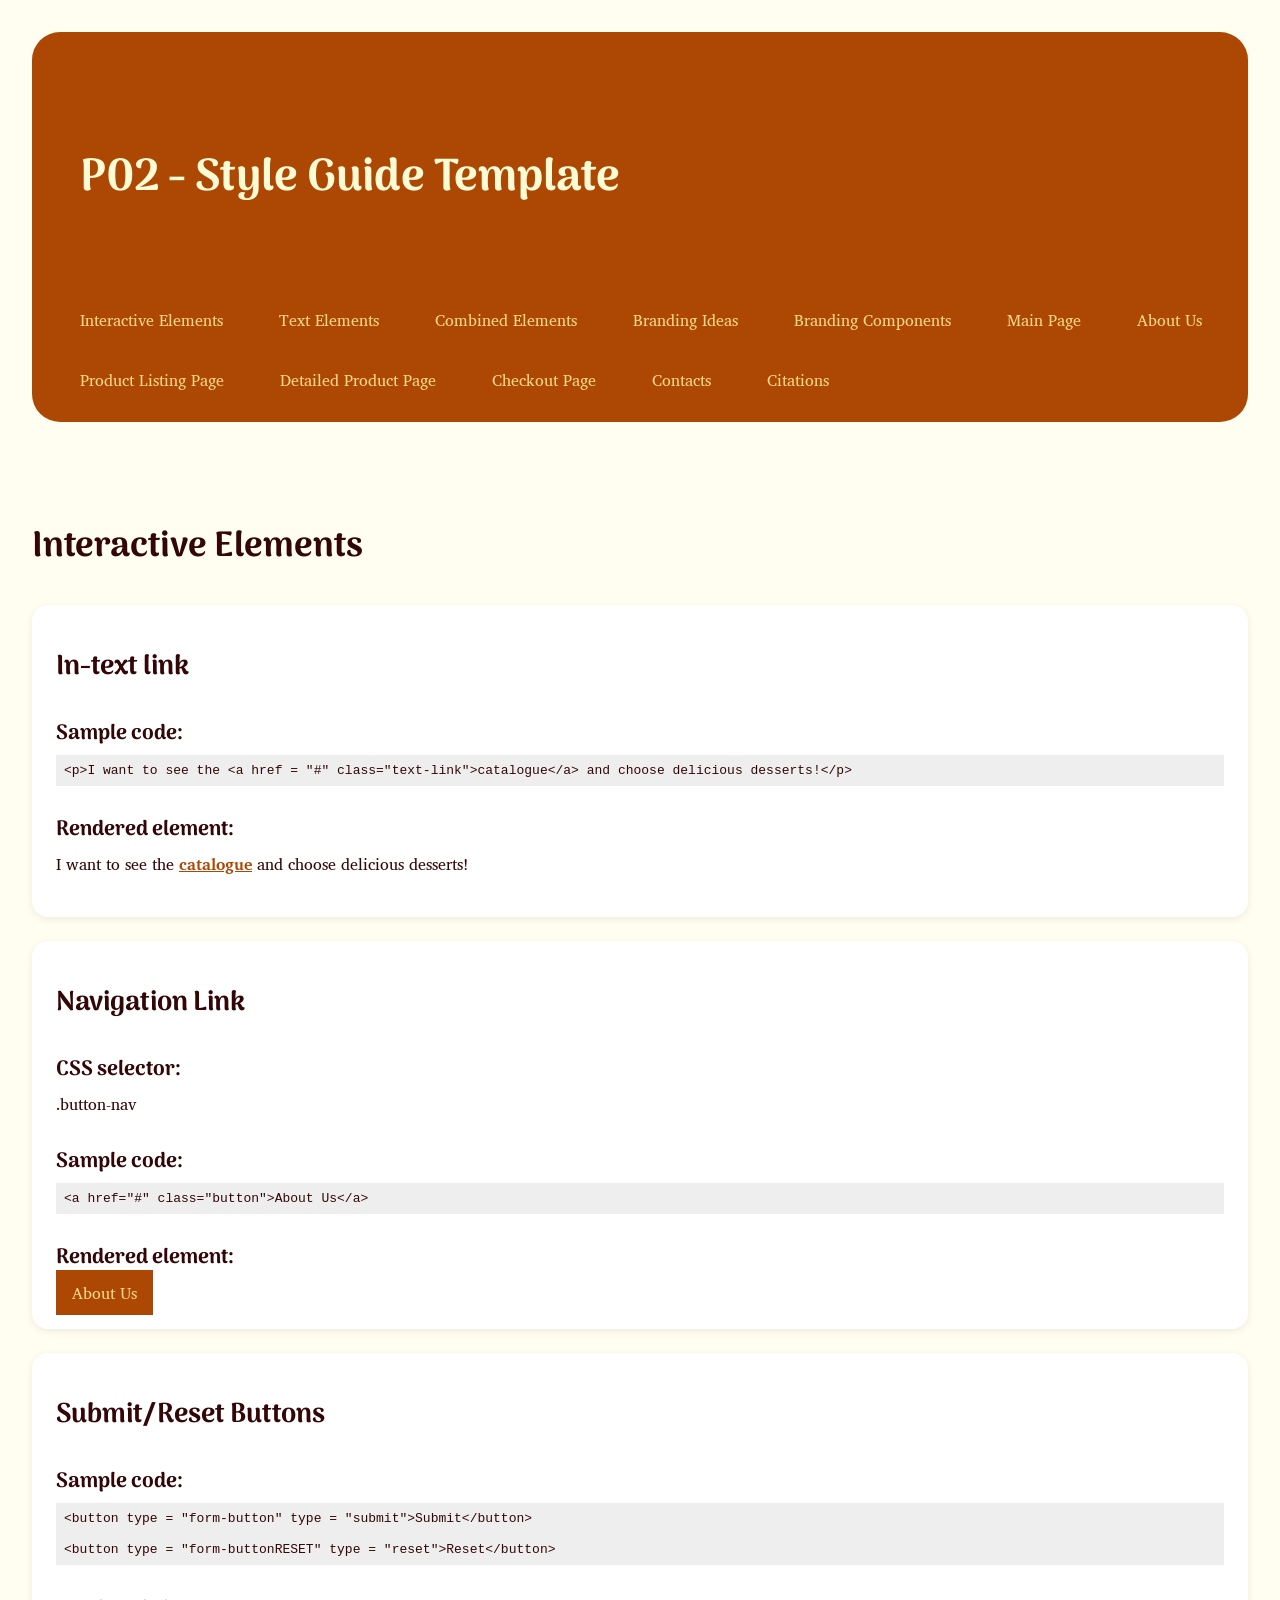
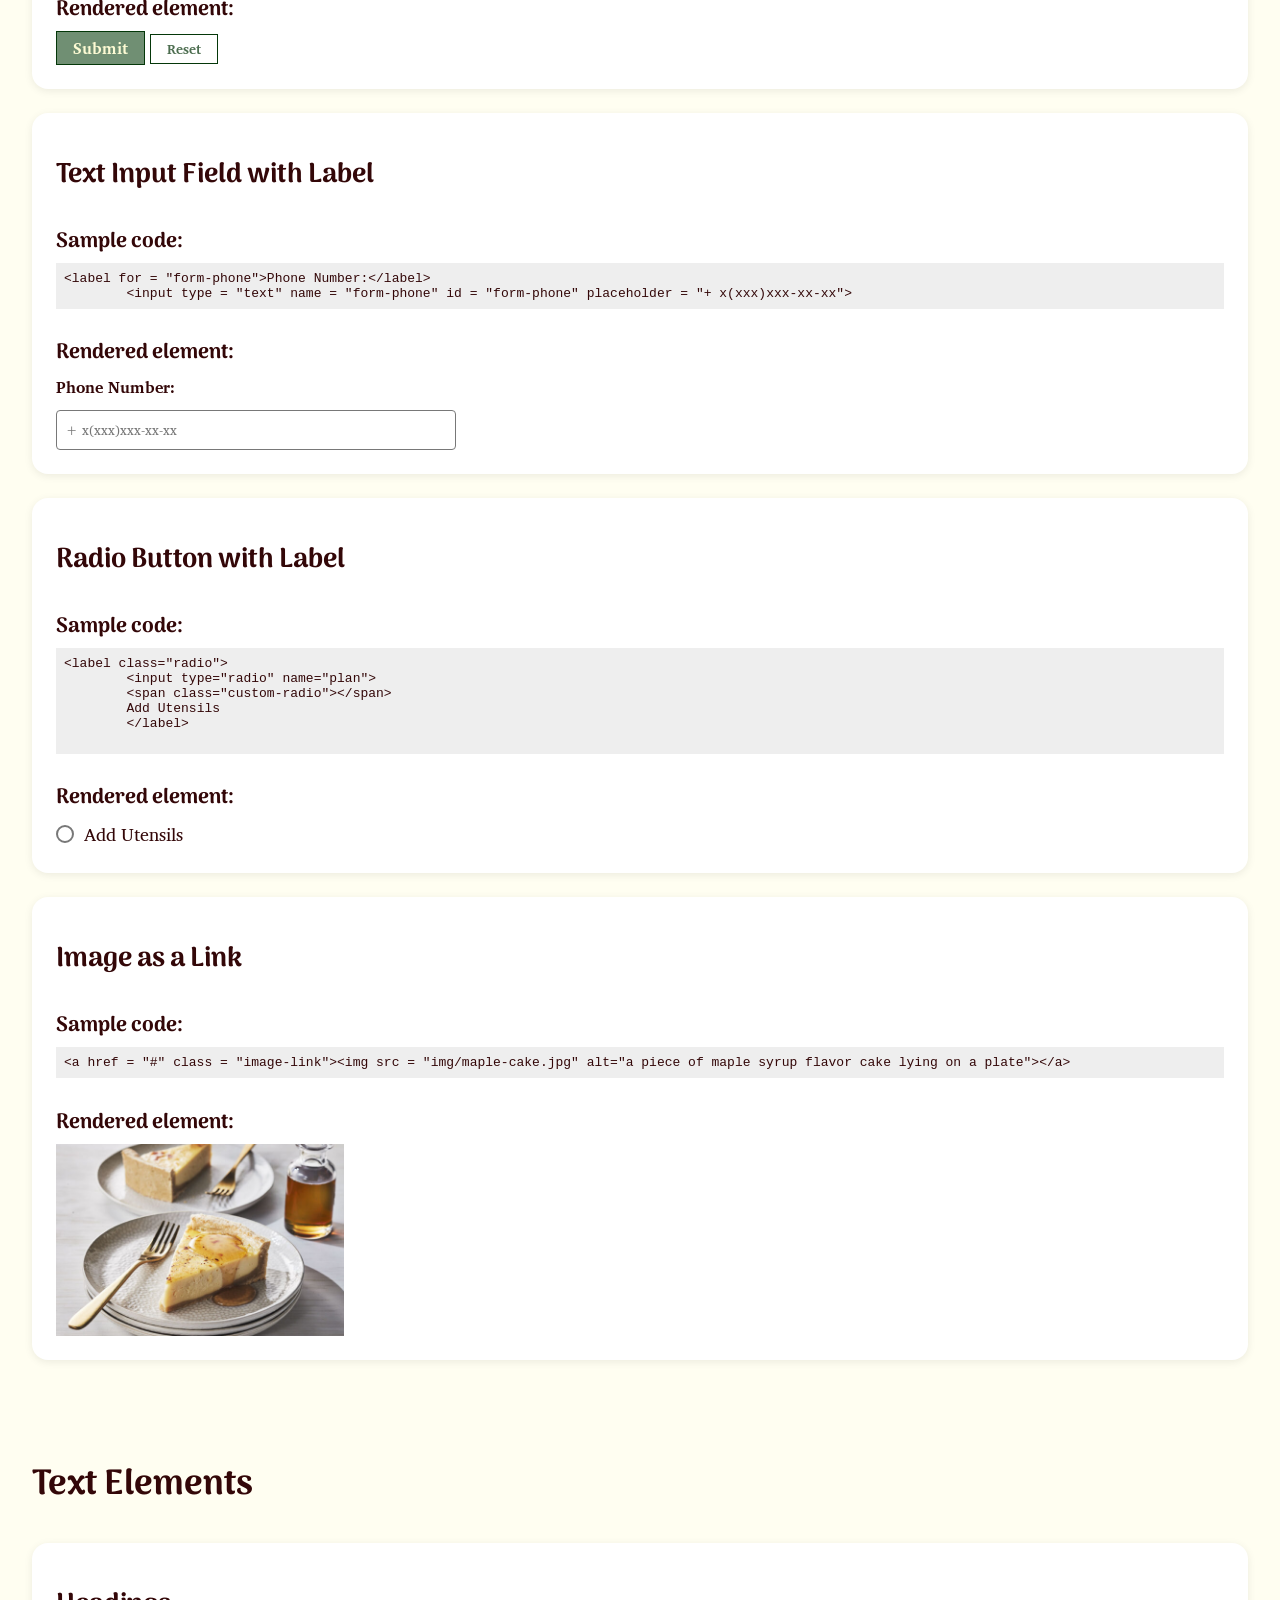
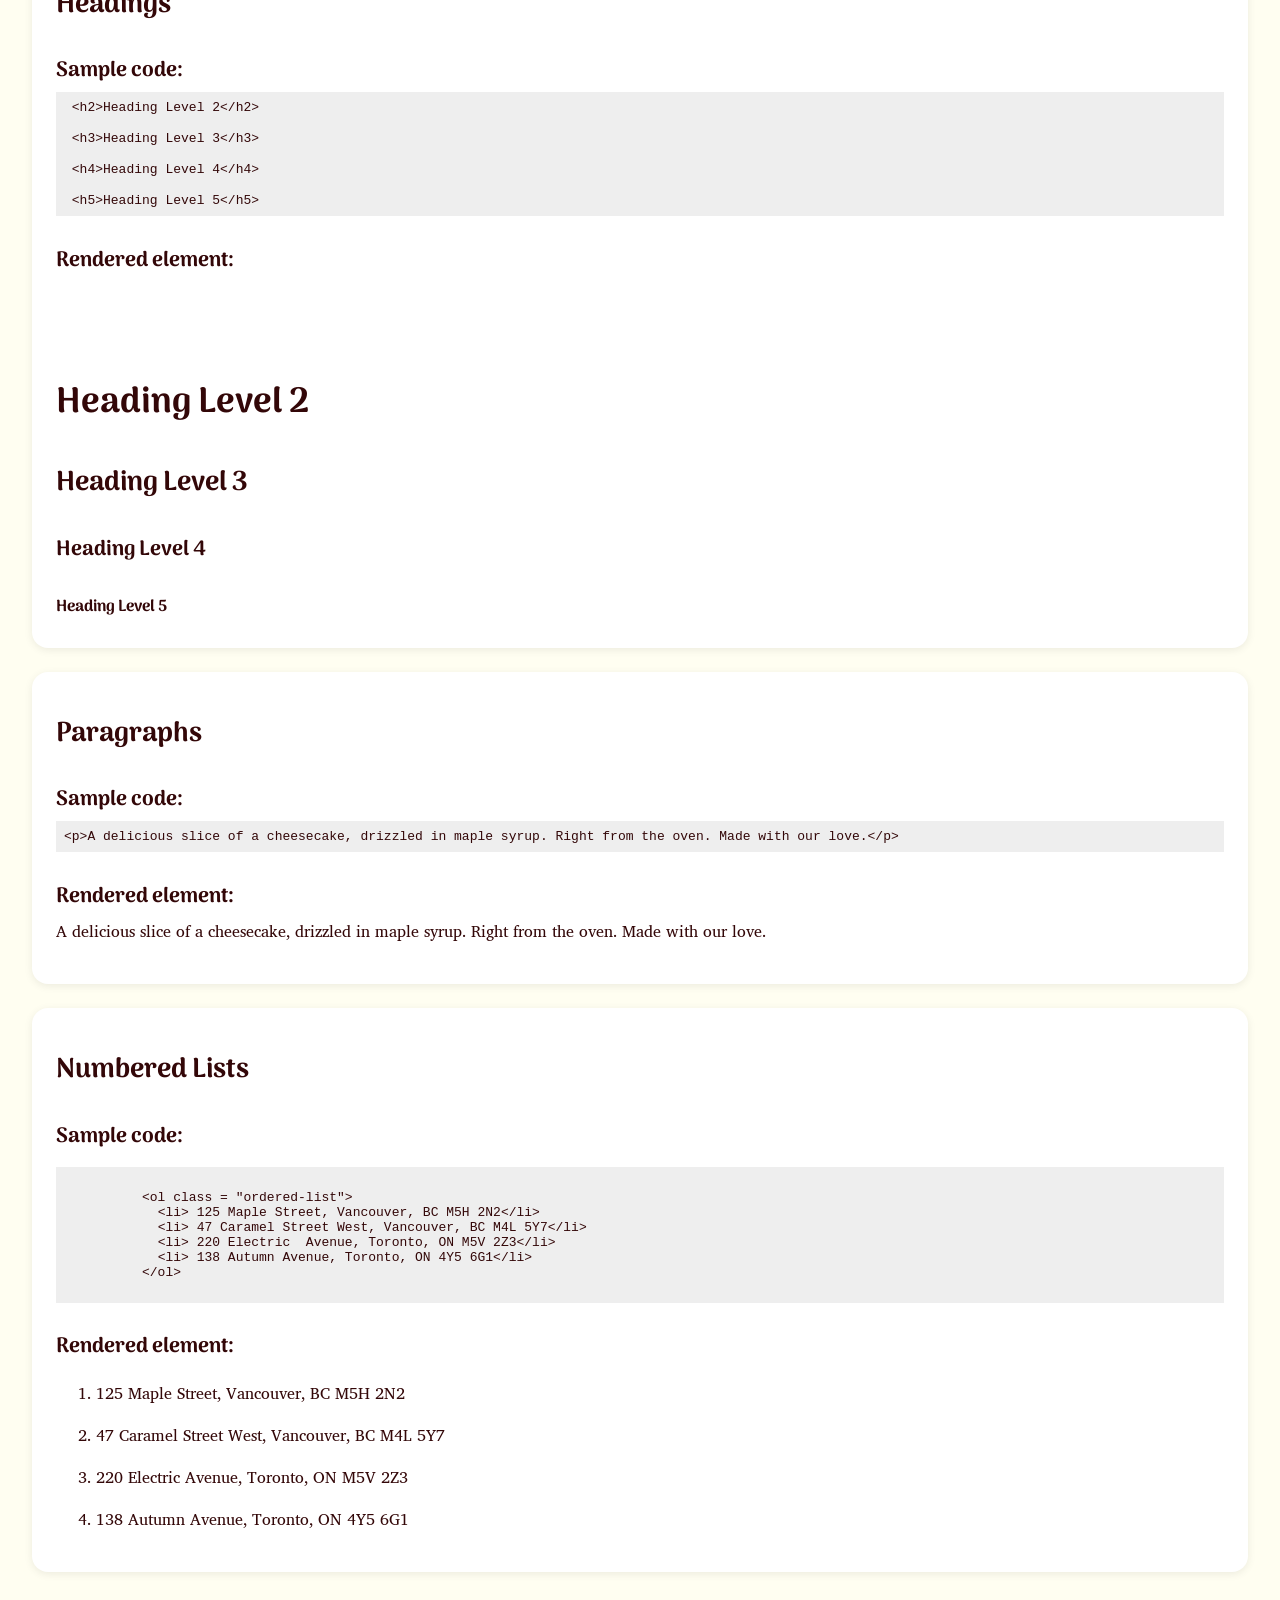
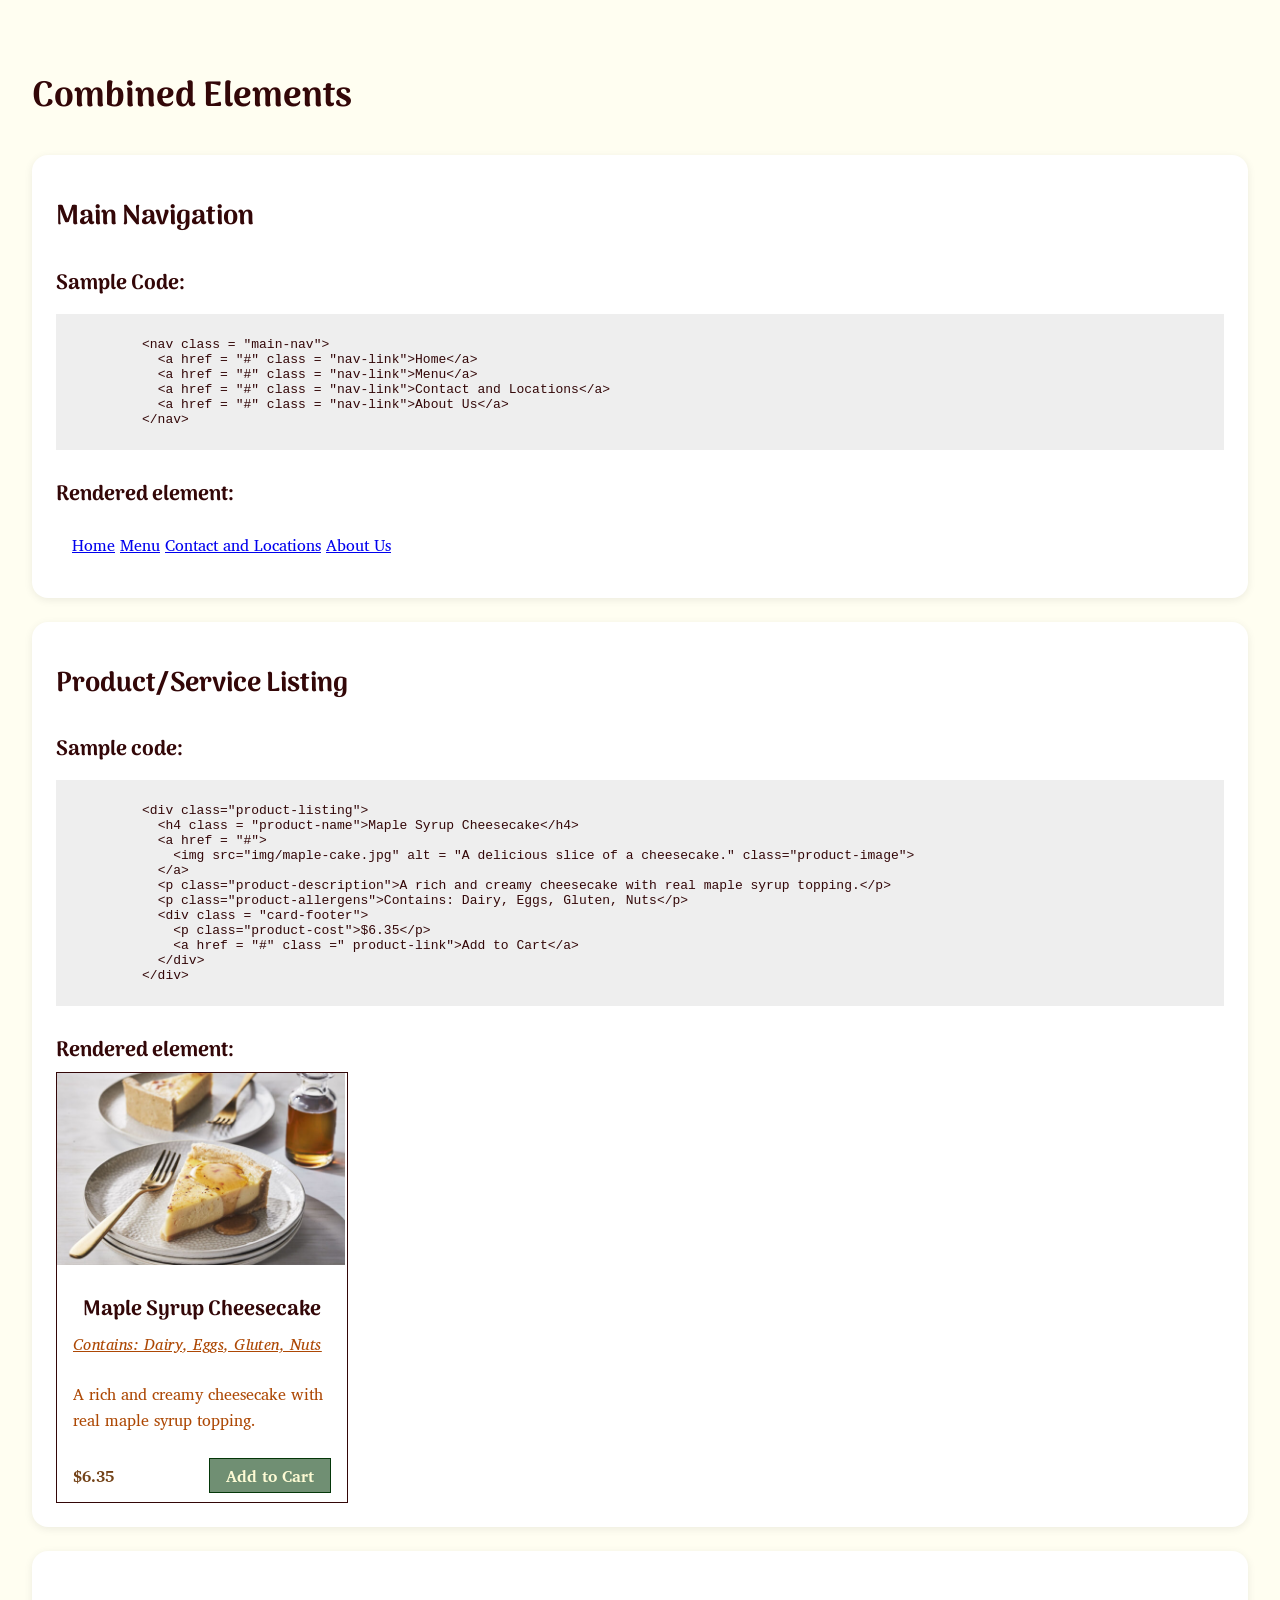
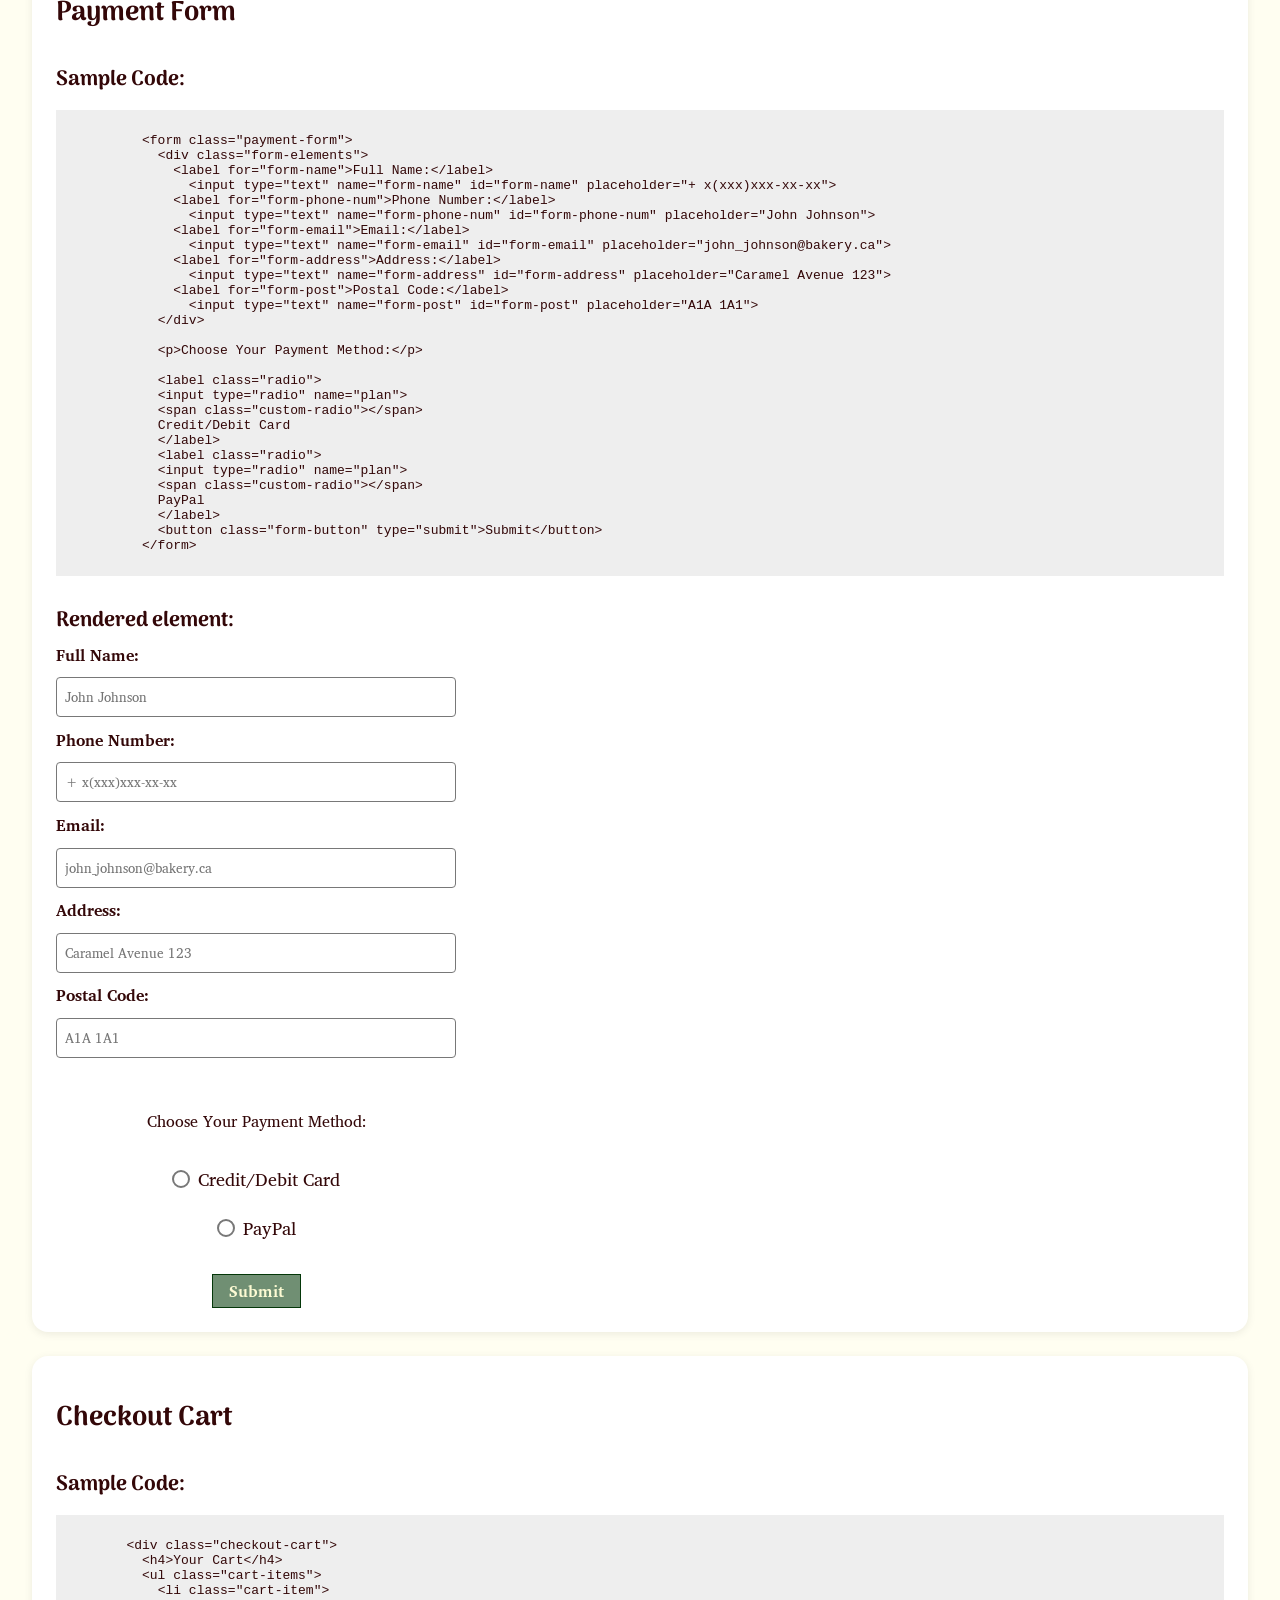
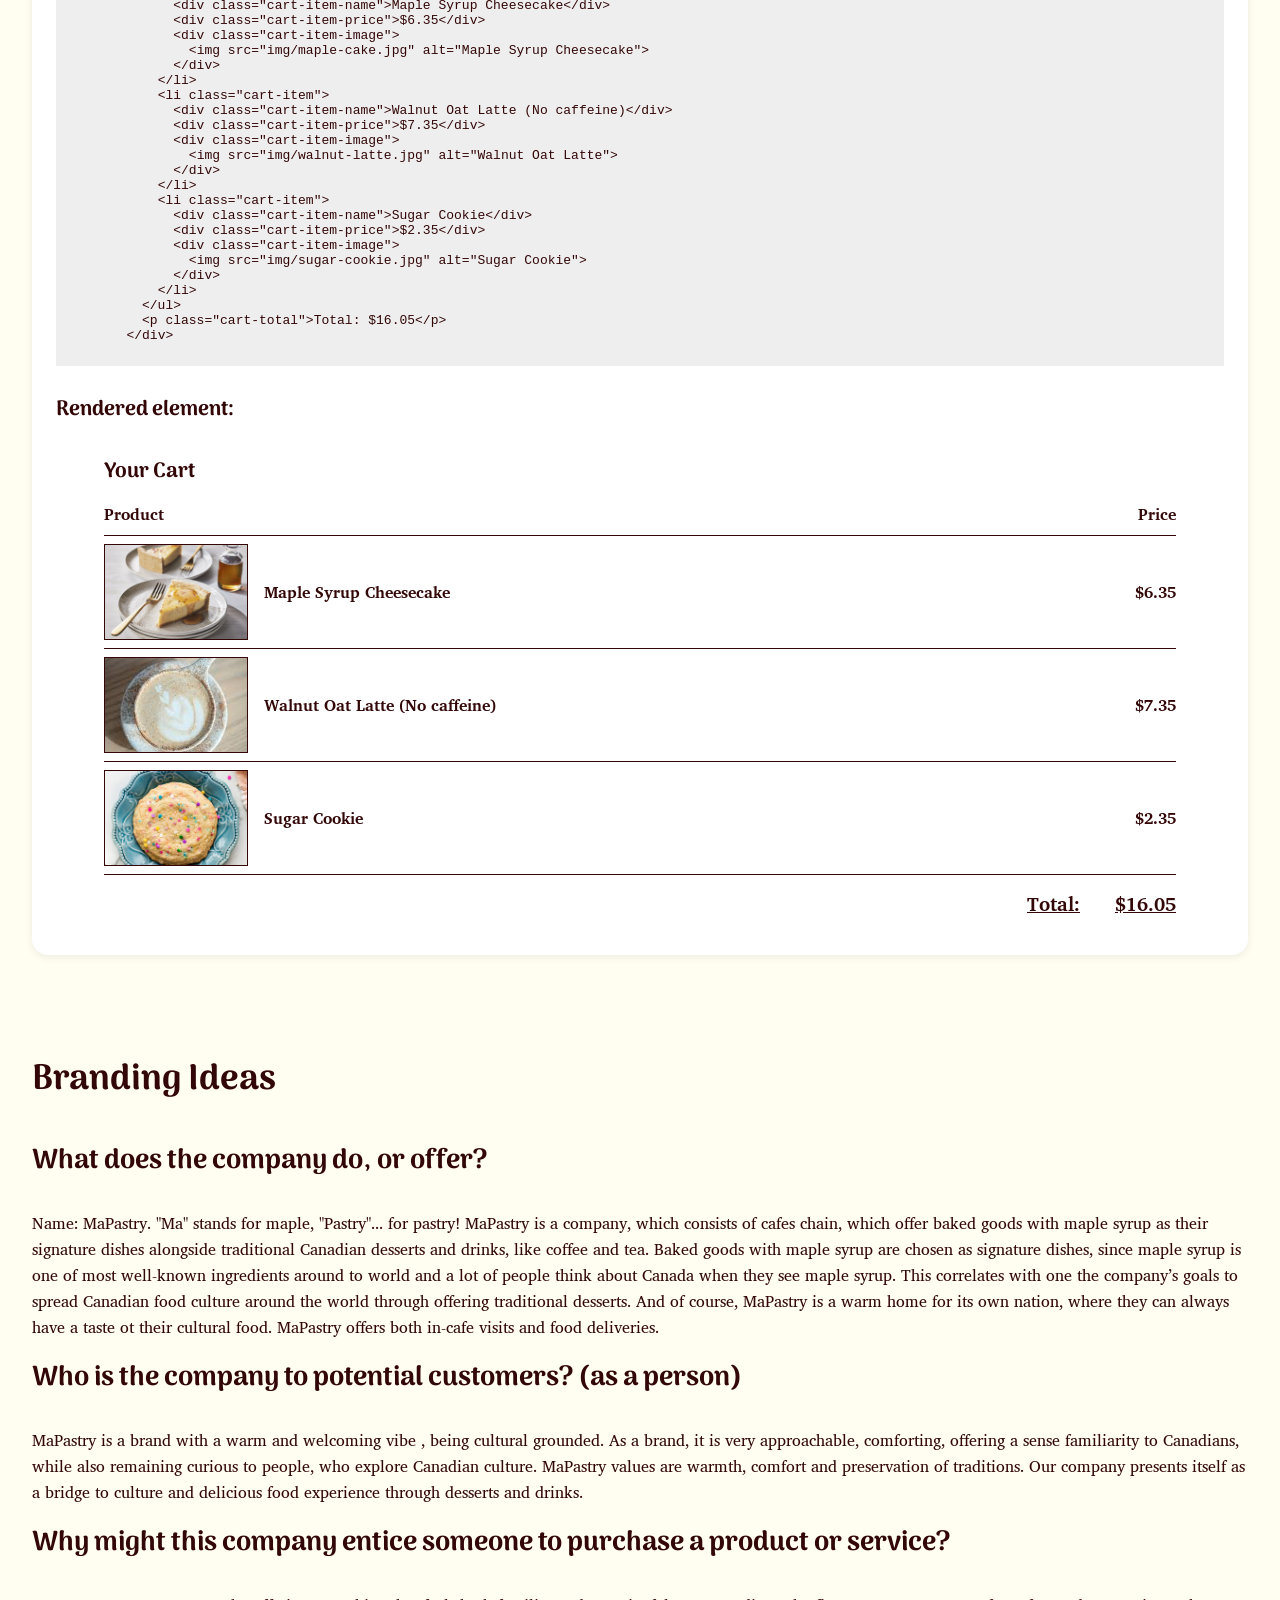
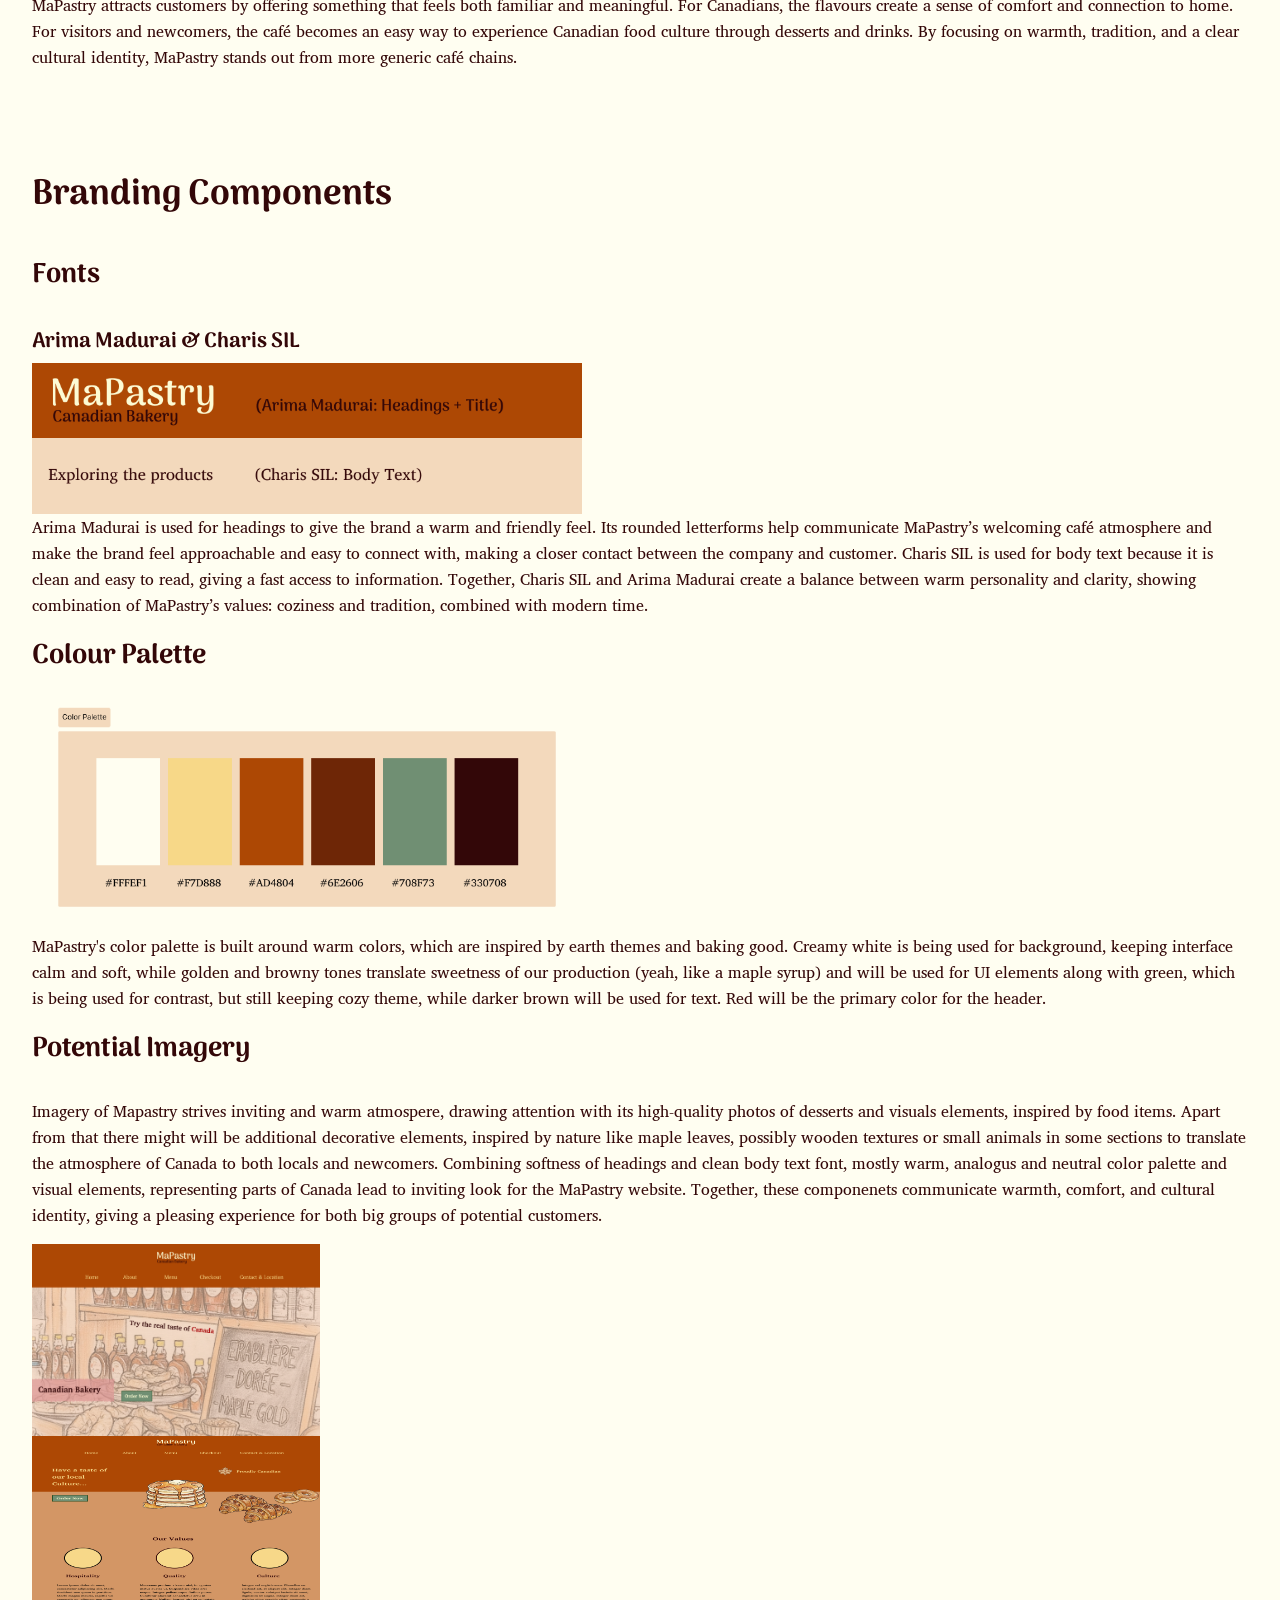
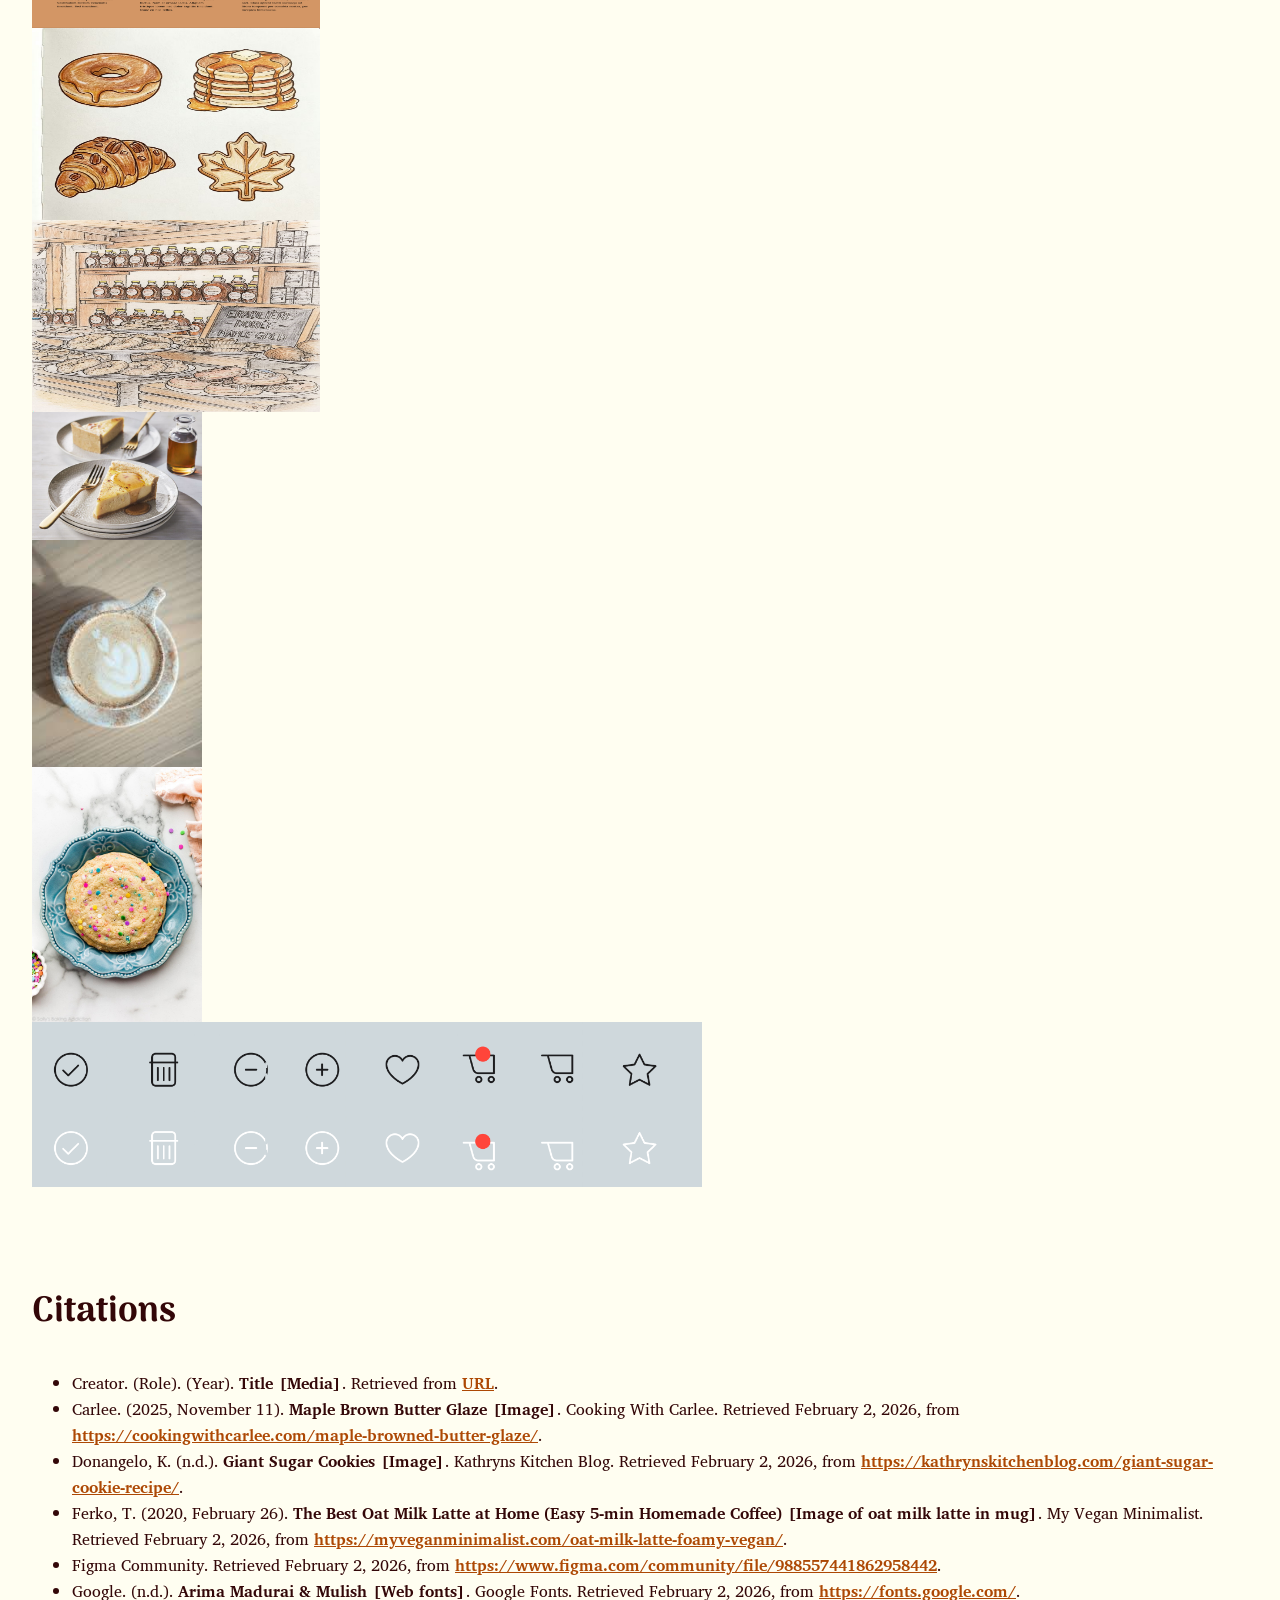
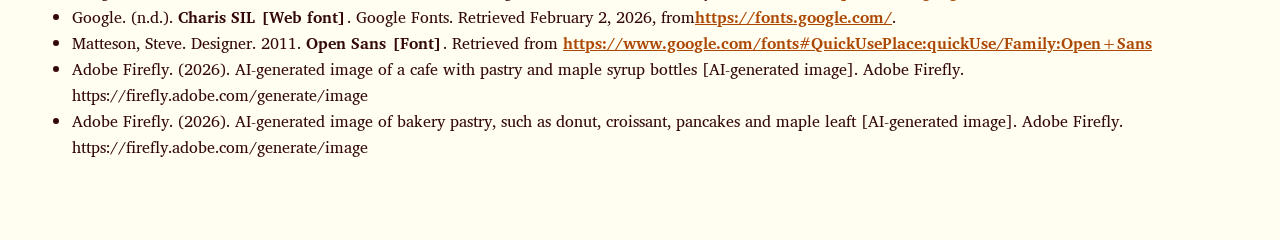
==== commit 3540da1d: "Finale Chnages Correctly transferred all changes between braches, fixed the issues." ====
--- a/index.html
+++ b/index.html
@@ -17,10 +17,11 @@
 
   <body class = "style-guide-page">
 
-    <header class = "style-guide-header">
+    <header>
       <h1>P02 - Style Guide Template</h1>
 
-      <nav class = "style-guide-nav">        
+    
+      <nav>        
         <a href="#interactive_elements">Interactive Elements</a>
         <a href="#text_elements">Text Elements</a>
         <a href="#combined_elements">Combined Elements</a>
@@ -32,8 +33,9 @@
         <a href="maple-syrup-cheesecake.html">Detailed Product Page</a>
         <a href="checkout.html">Checkout Page</a>
         <a href="contacts.html">Contacts</a>
-        <a href="#citations">Citations</a>
+        <a href="citations">Citations</a>
       </nav>
+
     </header>
 
     <!-- INTERACTIVE ELEMENTS SECTION // -->
@@ -468,60 +470,19 @@
     <section id="citations">
       <h2>Citations</h2>
 
-     <ul>
-  <li>Creator. (Role). (Year). <strong>Title [Media]</strong>. Retrieved from <a href="#" class="text-link">URL</a>.</li>
-
-  <li>Carlee. (2025, November 11). <strong>Maple Brown Butter Glaze [Image]</strong>. Cooking With Carlee. Retrieved February 2, 2026, from <a href="https://cookingwithcarlee.com/maple-browned-butter-glaze/" class="text-link">https://cookingwithcarlee.com/maple-browned-butter-glaze/</a>.</li>
-
-  <li>Donangelo, K. (n.d.). <strong>Giant Sugar Cookies [Image]</strong>. Kathryns Kitchen Blog. Retrieved February 2, 2026, from <a href="https://kathrynskitchenblog.com/giant-sugar-cookie-recipe/" class="text-link">https://kathrynskitchenblog.com/giant-sugar-cookie-recipe/</a>.</li>
-
-  <li>Ferko, T. (2020, February 26). <strong>The Best Oat Milk Latte at Home (Easy 5-min Homemade Coffee) [Image of oat milk latte in mug]</strong>. My Vegan Minimalist. Retrieved February 2, 2026, from <a href="https://myveganminimalist.com/oat-milk-latte-foamy-vegan/" class="text-link">https://myveganminimalist.com/oat-milk-latte-foamy-vegan/</a>.</li>
-
-  <li>Figma Community. Retrieved February 2, 2026, from <a href="https://www.figma.com/community/file/988557441862958442" class="text-link">https://www.figma.com/community/file/988557441862958442</a>.</li>
-
-  <li>Google. (n.d.). <strong>Arima Madurai & Mulish [Web fonts]</strong>. Google Fonts. Retrieved February 2, 2026, from <a href="https://fonts.google.com/x" class="text-link">https://fonts.google.com/</a>.</li>
-
-  <li>Google. (n.d.). <strong>Charis SIL [Web font]</strong>. Google Fonts. Retrieved February 2, 2026, from <a href="https://fonts.google.com/" class="text-link">https://fonts.google.com/</a>.</li>
-
-  <li>Matteson, S. (2011). <strong>Open Sans [Font]</strong>. Retrieved from <a href="https://www.google.com/fonts#QuickUsePlace:quickUse/Family:Open+Sans" class="text-link">https://www.google.com/fonts#QuickUsePlace:quickUse/Family:Open+Sans</a>.</li>
-
-  <li>Adobe Firefly. (2026). <strong>AI-generated image of a cafe with pastry and maple syrup bottles [AI-generated image]</strong>. Adobe Firefly. Retrieved from <a href="https://firefly.adobe.com/generate/image" class="text-link">https://firefly.adobe.com/generate/image</a>.</li>
-
-  <li>Adobe Firefly. (2026). <strong>AI-generated image of bakery pastry, such as donut, croissant, pancakes and maple leaf [AI-generated image]</strong>. Adobe Firefly. Retrieved from <a href="https://firefly.adobe.com/generate/image" class="text-link">https://firefly.adobe.com/generate/image</a>.</li>
-
-  <li>BBC Good Food. (n.d.). <strong>Maple Pecan Plait [Image]</strong>. BBC Good Food. Retrieved February 2, 2026, from <a href="https://www.bbcgoodfood.com/recipes/maple-pecan-plait" class="text-link">https://www.bbcgoodfood.com/recipes/maple-pecan-plait</a>.</li>
-
-  <li>Fountain, H. (2019, May 3). <strong>Climate Change Is Threatening the Maple Syrup Industry [Article]</strong>. The New York Times. Retrieved February 2, 2026, from <a href="https://www.nytimes.com/2019/05/03/climate/climate-change-maple-syrup.htm" class="text-link">https://www.nytimes.com/2019/05/03/climate/climate-change-maple-syrup.htm</a>.</li>
-
-  <li>Shutterstock. (n.d.). <strong>Premium Ingredients Icon [Icon]</strong>. Shutterstock. Retrieved February 2, 2026, from <a href="https://www.shutterstock.com/search/premium-ingredients-icon" class="text-link">https://www.shutterstock.com/search/premium-ingredients-icon</a>.</li>
-
-  <li>Pinterest. (n.d.). <strong>Premium Ingredients Icon Illustration [Icon]</strong>. Pinterest. Retrieved February 2, 2026, from <a href="https://in.pinterest.com/pin/107804985281503083/" class="text-link">https://in.pinterest.com/pin/107804985281503083/</a>.</li>
-
-  <li>Vecteezy. (n.d.). <strong>Community Icon Set [Icons]</strong>. Vecteezy. Retrieved February 2, 2026, from <a href="https://www.vecteezy.com/free-vector/community-icon" class="text-link">https://www.vecteezy.com/free-vector/community-icon</a>.</li>
-
-  <li>The Peninsula Hotels. (2019, September 16). <strong>New Executive Pastry Chef Announcement [Image]</strong>. The Peninsula. Retrieved February 2, 2026, from <a href="https://www.peninsula.com/en/newsroom/beijing/news/190916-new-executive-pastry-chef" class="text-link">https://www.peninsula.com/en/newsroom/beijing/news/190916-new-executive-pastry-chef</a>.</li>
-
-  <li>Figma Community. (n.d.). <strong>Coolicons Free Iconset [Icons]</strong>. Figma Community. Retrieved February 2, 2026, from <a href="https://www.figma.com/community/file/800815864899415771/coolicons-free-iconset" class="text-link">https://www.figma.com/community/file/800815864899415771/coolicons-free-iconset</a>.</li>
-
-  <li>America’s Test Kitchen. (n.d.). <strong>Maple Cheesecake [Image]</strong>. America’s Test Kitchen. Retrieved February 2, 2026, from <a href="https://www.americastestkitchen.com/recipes/13275-maple-cheesecake" class="text-link">https://www.americastestkitchen.com/recipes/13275-maple-cheesecake</a>.</li>
-
-  <li>Friend in Knead. (n.d.). <strong>Sourdough Maple Pecan Sticky Buns [Image]</strong>. Friend in Knead. Retrieved February 2, 2026, from <a href="https://www.friendinknead.com/post/sourdough-maple-pecan-sticky-buns/" class="text-link">https://www.friendinknead.com/post/sourdough-maple-pecan-sticky-buns/</a>.</li>
-
-  <li>The Cozy Apron. (n.d.). <strong>Maple Donuts [Image]</strong>. The Cozy Apron. Retrieved February 2, 2026, from <a href="https://thecozyapron.com/maple-donuts/" class="text-link">https://thecozyapron.com/maple-donuts/</a>.</li>
-
-  <li>Bake Me Some Sugar. (2021). <strong>Maple Cinnamon Bun [Image]</strong>. Bake Me Some Sugar. Retrieved February 2, 2026, from <a href="https://bakemesomesugar.com/wp-content/uploads/2021/02/maple-bun.jpg" class="text-link">https://bakemesomesugar.com/wp-content/uploads/2021/02/maple-bun.jpg</a>.</li>
-
-  <li>Baber, A. (2023). <strong>Caramel Latte Cake Slice [Image]</strong>. Ash Baber. Retrieved February 2, 2026, from <a href="https://ashbaber.com/wp-content/uploads/2023/08/Caramel-latte-cake-slice-small.jpg" class="text-link">https://ashbaber.com/wp-content/uploads/2023/08/Caramel-latte-cake-slice-small.jpg</a>.</li>
-
-  <li>DF Kitchen Media. (2020). <strong>Maple Banana Bread [Image]</strong>. Retrieved February 2, 2026, from <a href="https://stordfkenticomedia.blob.core.windows.net/df-us/rms/media/recipesmedia/recipes/retail/x17/2020/apr/2020_maple-banana-bread_21025_600x600.jpg" class="text-link">https://stordfkenticomedia.blob.core.windows.net/df-us/rms/media/recipesmedia/recipes/retail/x17/2020/apr/2020_maple-banana-bread_21025_600x600.jpg</a>.</li>
-
-  <li>Shugary Sweets. (2017). <strong>Almond Croissants [Image]</strong>. Shugary Sweets. Retrieved February 2, 2026, from <a href="https://www.shugarysweets.com/wp-content/uploads/2017/06/almond-croissants-recipe.jpg" class="text-link">https://www.shugarysweets.com/wp-content/uploads/2017/06/almond-croissants-recipe.jpg</a>.</li>
-
-  <li>Taste of Home. (n.d.). <strong>Maple Pumpkin Pie [Image]</strong>. Taste of Home. Retrieved February 2, 2026, from <a href="https://www.tasteofhome.com/recipes/maple-pumpkin-pie/" class="text-link">https://www.tasteofhome.com/recipes/maple-pumpkin-pie/</a>.</li>
-
-  <li>Butter Your Biscuit. (n.d.). <strong>Kentucky Bourbon Butter Cake [Image]</strong>. Butter Your Biscuit. Retrieved February 2, 2026, from <a href="https://butteryourbiscuit.com/kentucky-bourbon-butter-cake/" class="text-link">https://butteryourbiscuit.com/kentucky-bourbon-butter-cake/</a>.</li>
-</ul>
-
+      <ul>
+        <li>Creator. (Role). (Year). <strong>Title [Media]</strong>. Retrieved from <a href="#" class = "text-link">URL</a>.</li>
+
+        <li>Carlee. (2025, November 11). <strong>Maple Brown Butter Glaze [Image]</strong>. Cooking With Carlee. Retrieved February 2, 2026, from <a href="https://cookingwithcarlee.com/maple-browned-butter-glaze/" class = "text-link">https://cookingwithcarlee.com/maple-browned-butter-glaze/</a>.</li>
+        <li>Donangelo, K. (n.d.). <strong>Giant Sugar Cookies [Image]</strong>. Kathryns Kitchen Blog. Retrieved February 2, 2026, from <a href="https://kathrynskitchenblog.com/giant-sugar-cookie-recipe/" class = "text-link">https://kathrynskitchenblog.com/giant-sugar-cookie-recipe/</a>.</li>
+        <li>Ferko, T. (2020, February 26). <strong>The Best Oat Milk Latte at Home (Easy 5-min Homemade Coffee) [Image of oat milk latte in mug]</strong>. My Vegan Minimalist. Retrieved February 2, 2026, from <a href="https://myveganminimalist.com/oat-milk-latte-foamy-vegan/" class = "text-link">https://myveganminimalist.com/oat-milk-latte-foamy-vegan/</a>.</li>
+        <li>Figma Community. Retrieved February 2, 2026, from <a href="https://www.figma.com/community/file/988557441862958442" class = "text-link">https://www.figma.com/community/file/988557441862958442</a>.</li>
+        <li>Google. (n.d.). <strong>Arima Madurai & Mulish [Web fonts]</strong>. Google Fonts. Retrieved February 2, 2026, from  <a href="https://fonts.google.com/x" class = "text-link">https://fonts.google.com/</a>.</li>
+        <li>Google. (n.d.). <strong>Charis SIL [Web font]</strong>. Google Fonts. Retrieved February 2, 2026, from<a href="https://fonts.google.com/" class="text-link">https://fonts.google.com/</a>.</li>
+        <li>Matteson, Steve. Designer. 2011. <strong>Open Sans [Font]</strong>. Retrieved from <a href="https://www.google.com/fonts#QuickUsePlace:quickUse/Family:Open+Sans" class = "text-link">https://www.google.com/fonts#QuickUsePlace:quickUse/Family:Open+Sans</a></li>
+        <li>Adobe Firefly. (2026). AI-generated image of a cafe with pastry and maple syrup bottles [AI‑generated image]. Adobe Firefly. https://firefly.adobe.com/generate/image</li>
+        <li>Adobe Firefly. (2026). AI-generated image of bakery pastry, such as donut, croissant, pancakes and maple leaft [AI‑generated image]. Adobe Firefly. https://firefly.adobe.com/generate/image</li>
+      </ul>
 
     </section>
 
--- a/main.css
+++ b/main.css
@@ -27,9 +27,10 @@
   margin-bottom: 2rem;
   display: flex;
   gap: 1.5rem;
-  flex-wrap: wrap;
+  flex-wrap: wrap; /* used to adjust header elements placing: https://developer.mozilla.org/en-US/docs/Web/CSS/Reference/Properties/flex-wrap*/
   border-radius: 1.75rem;
 }
+
 
 .style-guide-page header nav {
   display: flex;
@@ -63,8 +64,8 @@
   font-family: "Arima Madurai", cursive;
   font-size: 2.8rem;
   padding: 0.6rem 1rem;
-  color: #FDFBD4;
- 
+  color: #330708;
+  padding-top: 5rem;
 }
 
 h2 {
@@ -99,6 +100,17 @@
 .web-footer{
   background: #AD4804;
   padding: 3rem 2rem 1.5rem 2rem;
+}
+
+.footer-column-first h3,
+.footer-column-first h4,
+.footer-column-second h3,
+.footer-column-second h4,
+.footer-column-third h3,
+.footer-column-third h4,
+.footer-column-fourth h3,
+.footer-column-fourth h4 {
+  font-size: 1.2rem;
 }
 .navFooter {
   display: inline-block;
@@ -126,6 +138,7 @@
   flex-direction: column;
 }
 
+
 .footer-column-first{
   gap: 0.6rem;
 }
@@ -148,11 +161,11 @@
   align-self: flex-start;
 }
 
-.footer-column-second h4 {
+.footer-column-second h3, .footer-column-second h4 {
   margin-left: 3.9rem;
 }
 
-.footer-column-third h4 {
+.footer-column-third h3,.footer-column-third h4 {
   margin-left: 3.9rem;
 }
 
@@ -172,7 +185,7 @@
   }
 
   .footer-column-first {
-    grid-column: 1 / -1;
+    grid-column: 1 / -1; /*looked up to divide content on the footer: https://developer.mozilla.org/en-US/docs/Web/CSS/Reference/Properties/grid-column*/
   }
 
   .footer-column-first{
@@ -199,11 +212,11 @@
     align-self: center;
   }
 
-  .footer-column-second h4 {
+  .footer-column-second h4, .footer-column-second h3 {
     align-self: flex-start;
   }
 
-  .footer-column-third h4 {
+  .footer-column-third h4, .footer-column-third h3 {
     align-self: flex-start;
   }
 
@@ -307,9 +320,6 @@
   background: #AD4804;
   color: #F7D888;
   text-decoration: none;
-  padding: 0.6rem 1rem;
-  display: inline-block;
-  transition: 0.2s;
 }
 
 .nav-link header:hover, .nav-link header:focus {
@@ -404,11 +414,11 @@
   width: 10px;
   height: 10px;
   background: #330708;
-  border-radius: 50%;
+  border-radius: 50%; /*changed roundness of buttons: https://developer.mozilla.org/en-US/docs/Web/CSS/Reference/Properties/border-radius */
   position: absolute;
   top: 50%;
   left: 50%;
-  transform: translate(-50%, -50%);
+  transform: translate(-50%, -50%);/*https://developer.mozilla.org/en-US/docs/Web/CSS/Reference/Values/transform-function/translate*/
 }
 
 
@@ -457,15 +467,17 @@
 }
 
 
-.product-listing h4, .product-allergens, .product-description {
+.product-listing h2, .product-allergens, .product-description {
  text-align: left;
  margin-left: 1rem;
  color: #AD4804;
 }
 
 
-.product-listing h4{
+.product-listing h2{
  font-family: "Charis SIL", serif;
+ margin-top: 0;
+ font-size: 1rem;
 }
 .product-description{
  font-weight: 200;
@@ -597,24 +609,24 @@
 }
 
 .cart-item-image {
-    width: 9rem;
-    height: 6rem;
-    min-width: 9rem;
-    min-height: 6rem;
-    object-fit: cover;
-    border: 1px solid #330708;
+  width: 9rem;
+  height: 6rem;
+  min-width: 9rem;
+  min-height: 6rem;
+  object-fit: cover; /* resizing image in the container: https://developer.mozilla.org/en-US/docs/Web/CSS/Reference/Properties/object-fit */
+  border: 1px solid #330708;
 }
 .cart-total {
-    padding: 0.8rem 0;
-    font-weight: 700;
-    font-size: 1.2rem;
-    text-decoration: underline;
-    border-bottom: none; /* used to not apply underline at the end of the container: https://www.udacity.com/blog/2021/08/how-to-apply-the-css-property-border-bottom.html */
+  padding: 0.8rem 0;
+  font-weight: 700;
+  font-size: 1.2rem;
+  text-decoration: underline;
+  border-bottom: none; /* used to not apply underline at the end of the container: https://www.udacity.com/blog/2021/08/how-to-apply-the-css-property-border-bottom.html */
 }
 
 .total-label {
-    justify-self: end;
-    text-decoration: underline;
+  justify-self: end;
+  text-decoration: underline;
 }
 
 img{
@@ -712,7 +724,8 @@
 }
 
 .products-page h2 {
-  padding: 3rem;
+  margin-top: 1rem;
+  font-size: 1.2rem;
 }
 
 .page-header {
@@ -847,7 +860,7 @@
 }
 
 /* NAVIGATION BAR FOR LANDING PAGE */
-.navbar{
+.navbar {
   position: fixed;
   width: 100%;
   display: flex;
@@ -927,11 +940,15 @@
   
 }
 
+.top h1{
+  color: #FDFBD4;
+}
 .logo img {
   height: 3.125rem;
 }
 
 .top-content {
+  margin-top: 6rem;
   max-width: 75rem;
   padding: 2rem 4rem 6rem 4rem;
 }
@@ -1189,6 +1206,7 @@
   font-style: italic;
   line-height: 1.6;
   color: #330708;
+  max-width: 30rem;
 }
 
 /* quotes */
@@ -1380,12 +1398,18 @@
 */
 .detailed-product-section .product-details .product-name {
   margin-left: 1rem;
+  padding: 0;
 }
 
 .detailed-product-section .product-details .product-cost {
   font-size: 1.2rem;
-}
-
+  
+}
+
+.product-detailed-view-upper-section .product-name{
+ font-family: "Charis SIL", serif;
+ color: #AD4804;
+}
 
 
 .detailed-product-section .product-card {
@@ -1426,9 +1450,17 @@
 }
 
 .recommended-section h3 {
-  text-align: center;
+  text-align: left;
+  color: #a3471c;
+  margin-left: 1rem;
+  font-family: "Charis SIL", serif;
   width: 100%;
-  margin-bottom: 2rem;
+  font-size: 1.2rem;
+}
+
+.recommended-section .section-header{
+  font-size: 1.8rem;
+  text-align: center;
 }
 
 @media (max-width: 48rem) {
@@ -1569,7 +1601,7 @@
 }
 
 .contacts-info{
-  width: 40rem;
+  width: 30rem;
   background-color: #D39665;
   border: 2px solid #690D0E;
   padding: 2rem;
@@ -1580,9 +1612,22 @@
   margin-right: 1rem; 
 }
 
-.contacts-info h3{
-  text-align: left;
-  margin-bottom: 1.5rem;
+.contacts-info h2, .form-elements h2 {
+  margin-top: 0;
+  font-size: 2rem;
+}
+
+.contacts-info h2 {
+  margin-bottom: 1rem;
+}
+
+.contact-item h3 {
+  margin: 0 0 0.25rem 0;
+  font-size: 1.5rem;
+}
+
+.contact-item p {
+  margin: 0;
 }
 
 
@@ -1593,7 +1638,7 @@
   margin-bottom: 1rem;
 }
 
-.contact-item h4{
+.contact-item h3{
   margin: 0;
   text-align: left;
 }
@@ -1609,8 +1654,9 @@
   width: 100%;
   max-width: 25rem;
   padding-left: 1rem;
-    padding-right: 1rem;
-}
+  padding-right: 1rem;
+}
+
 
 .contact-section .form-elements label {
   align-self: flex-start;
@@ -1626,6 +1672,9 @@
   box-sizing: border-box;
 }
 
+
+
+
 .contact-section .form-elements input:focus,
 .contact-section .form-elements textarea:focus {
   outline: none;
@@ -1668,15 +1717,26 @@
   .form-button {
     align-self: center;
   }
-
+}
+
+@media (min-width: 15rem){
+  .top h1{
+    margin-top: 8rem;
+    font-size: 2.5rem;
+  }
 }
 
 /* CITATIONS PAGE */
 
+.citations{
+  padding-bottom: 3rem;
+}
+
 .citations h1 {
-  text-align: center;
+ text-align: center;
  color:#330708;
-
+ padding-top: 6rem;
+ margin-top: 6rem;
 }
 
 .citations-list {
@@ -1696,3 +1756,26 @@
 .citations-list a:hover {
   text-decoration: underline;
 }
+
+header nav a{
+  color:#F7D888;
+  text-decoration: none;
+  padding: 0.8rem 1rem;
+  transition: 0.2s;
+  margin-left: 1rem;
+
+}
+
+header nav a:hover{
+  background: #6E2606;
+  color: #FDFBD4
+}
+
+.style-guide-page h1{
+  color:#FDFBD4;
+  margin-left: 2rem;
+}
+
+.style-guide-page nav{
+  padding: 1rem;
+}
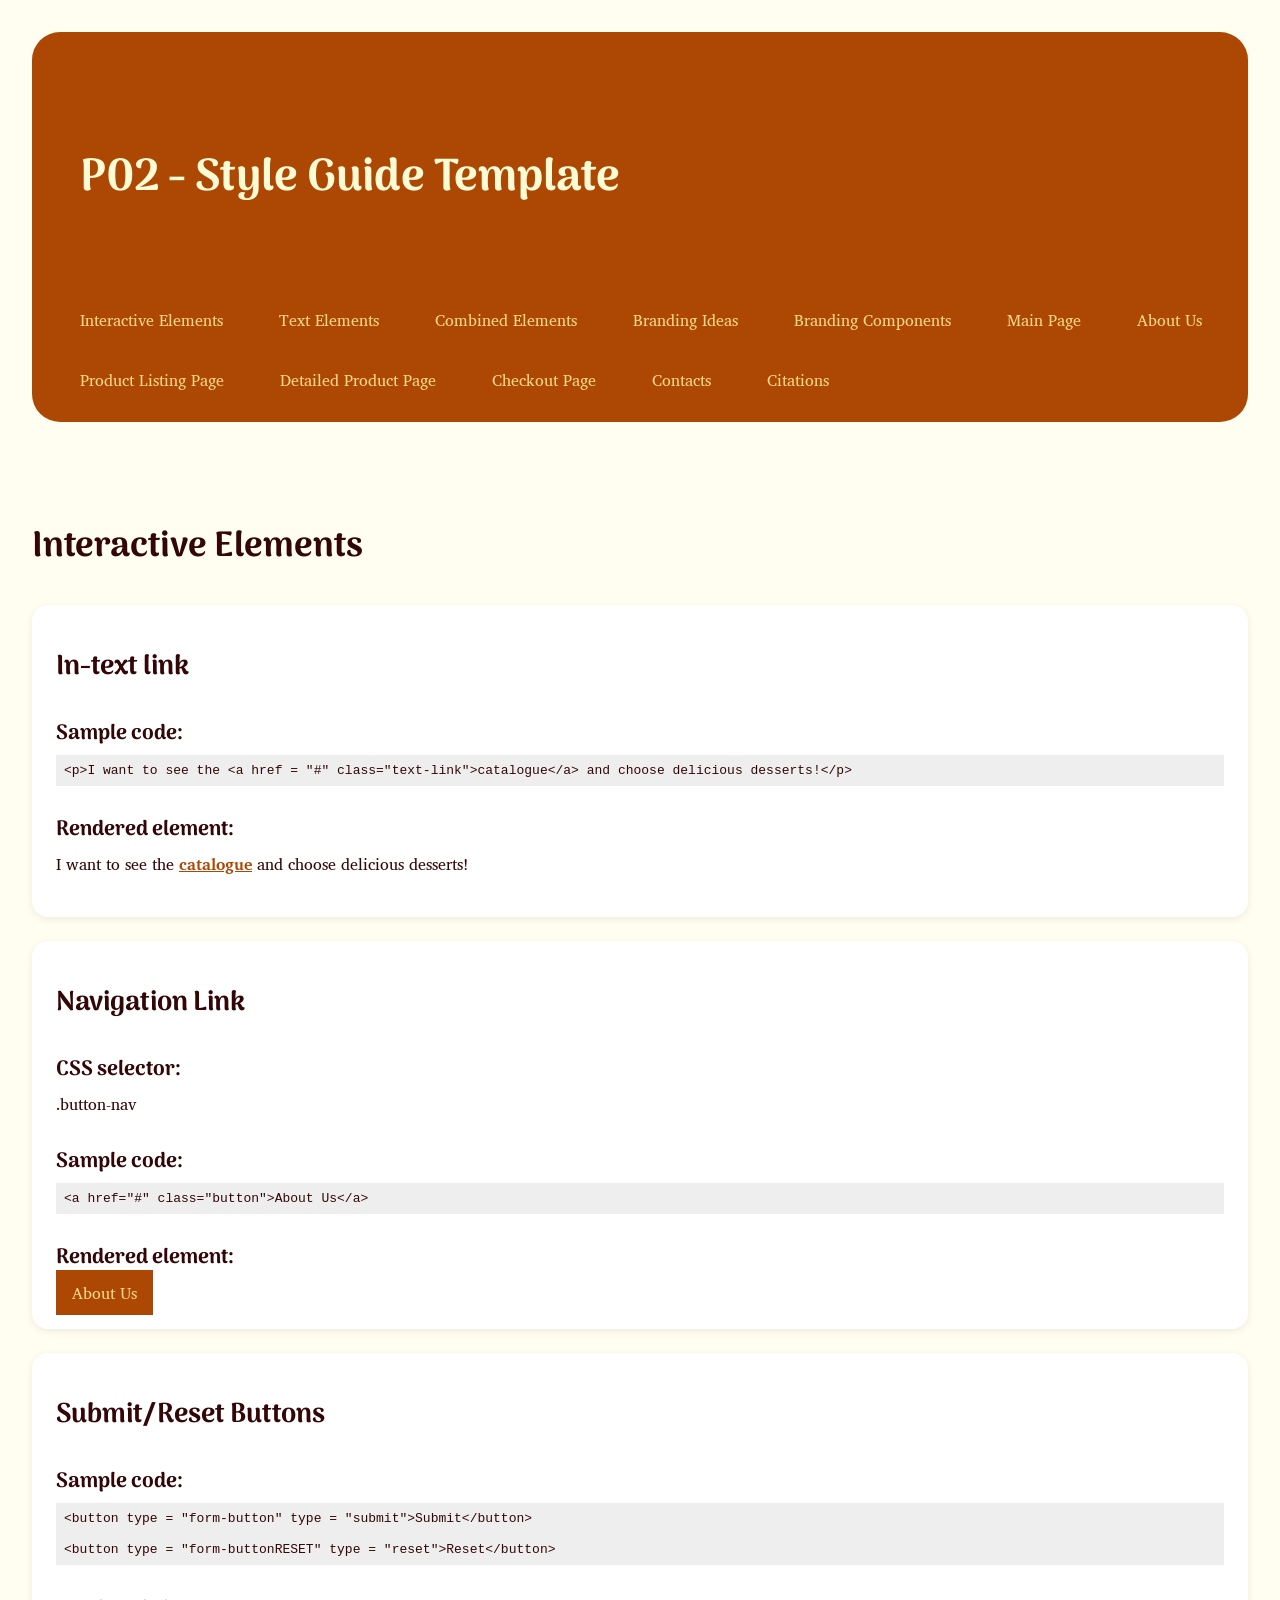
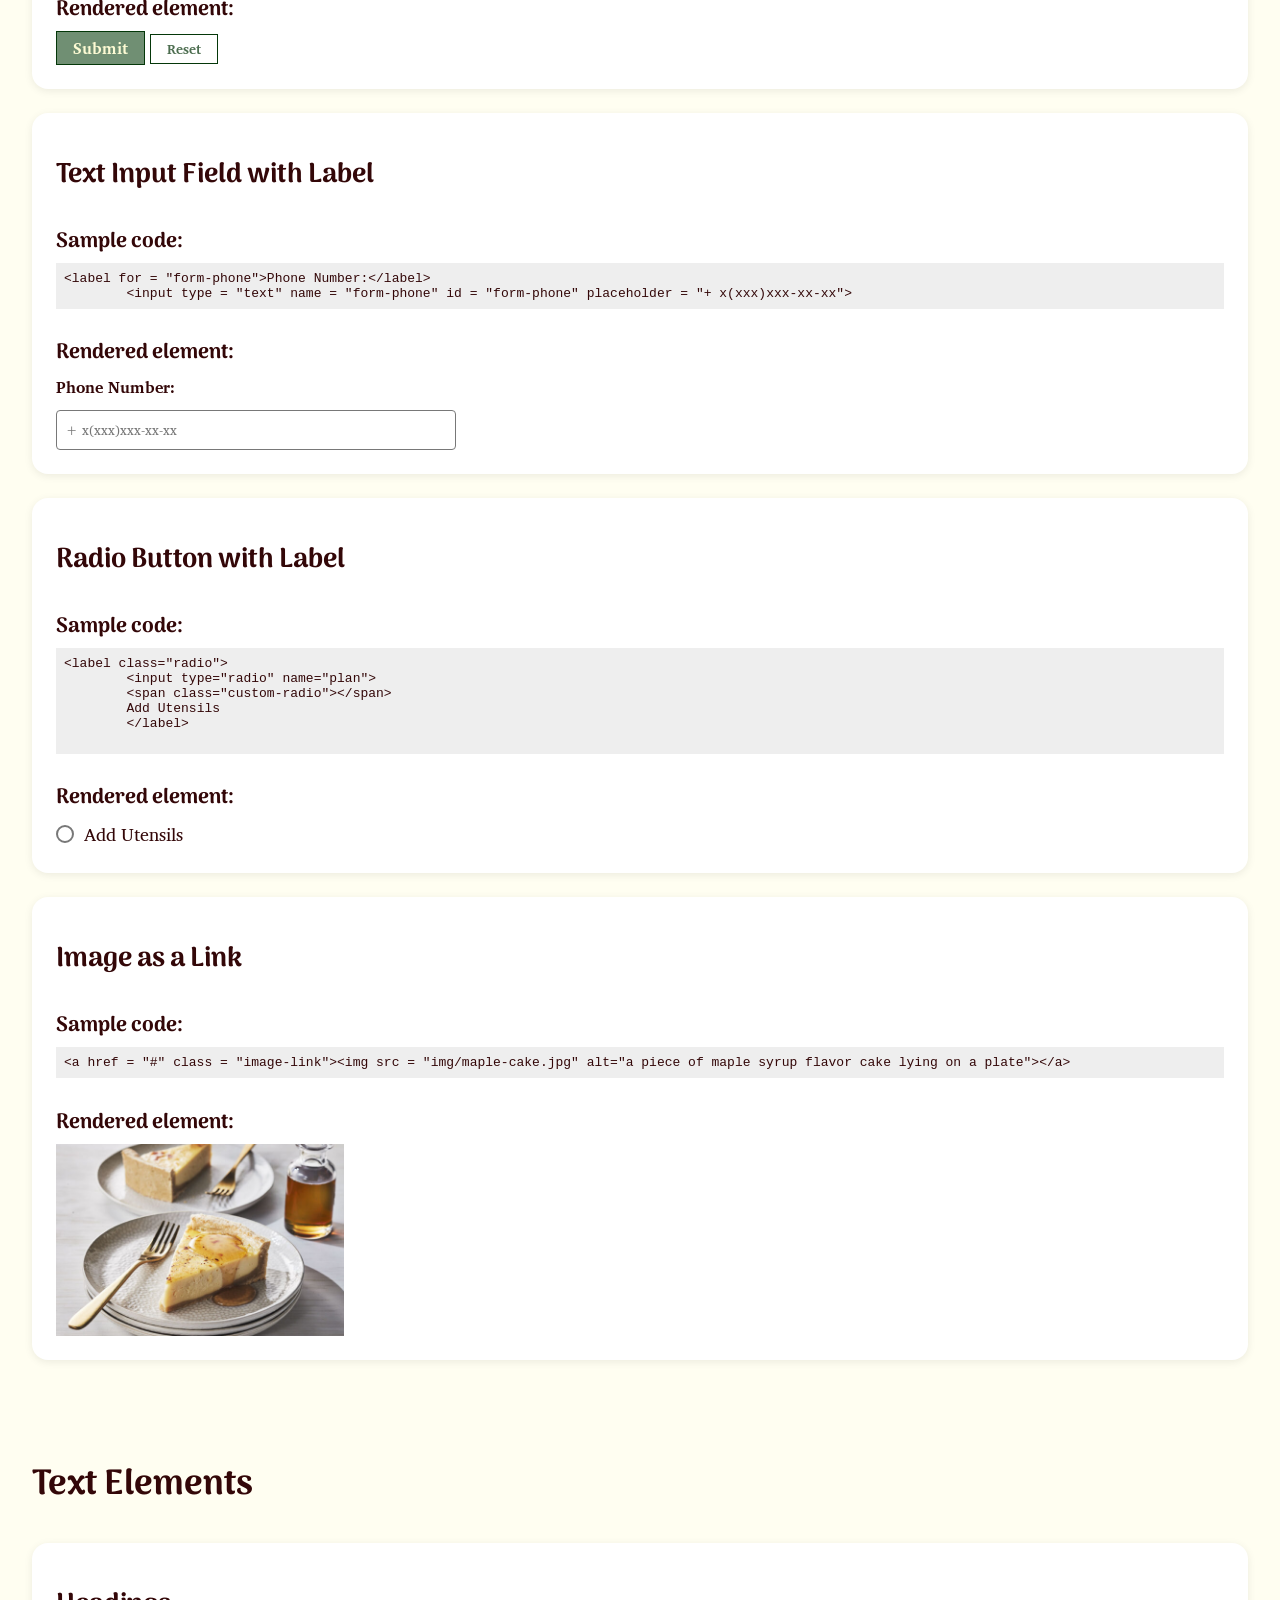
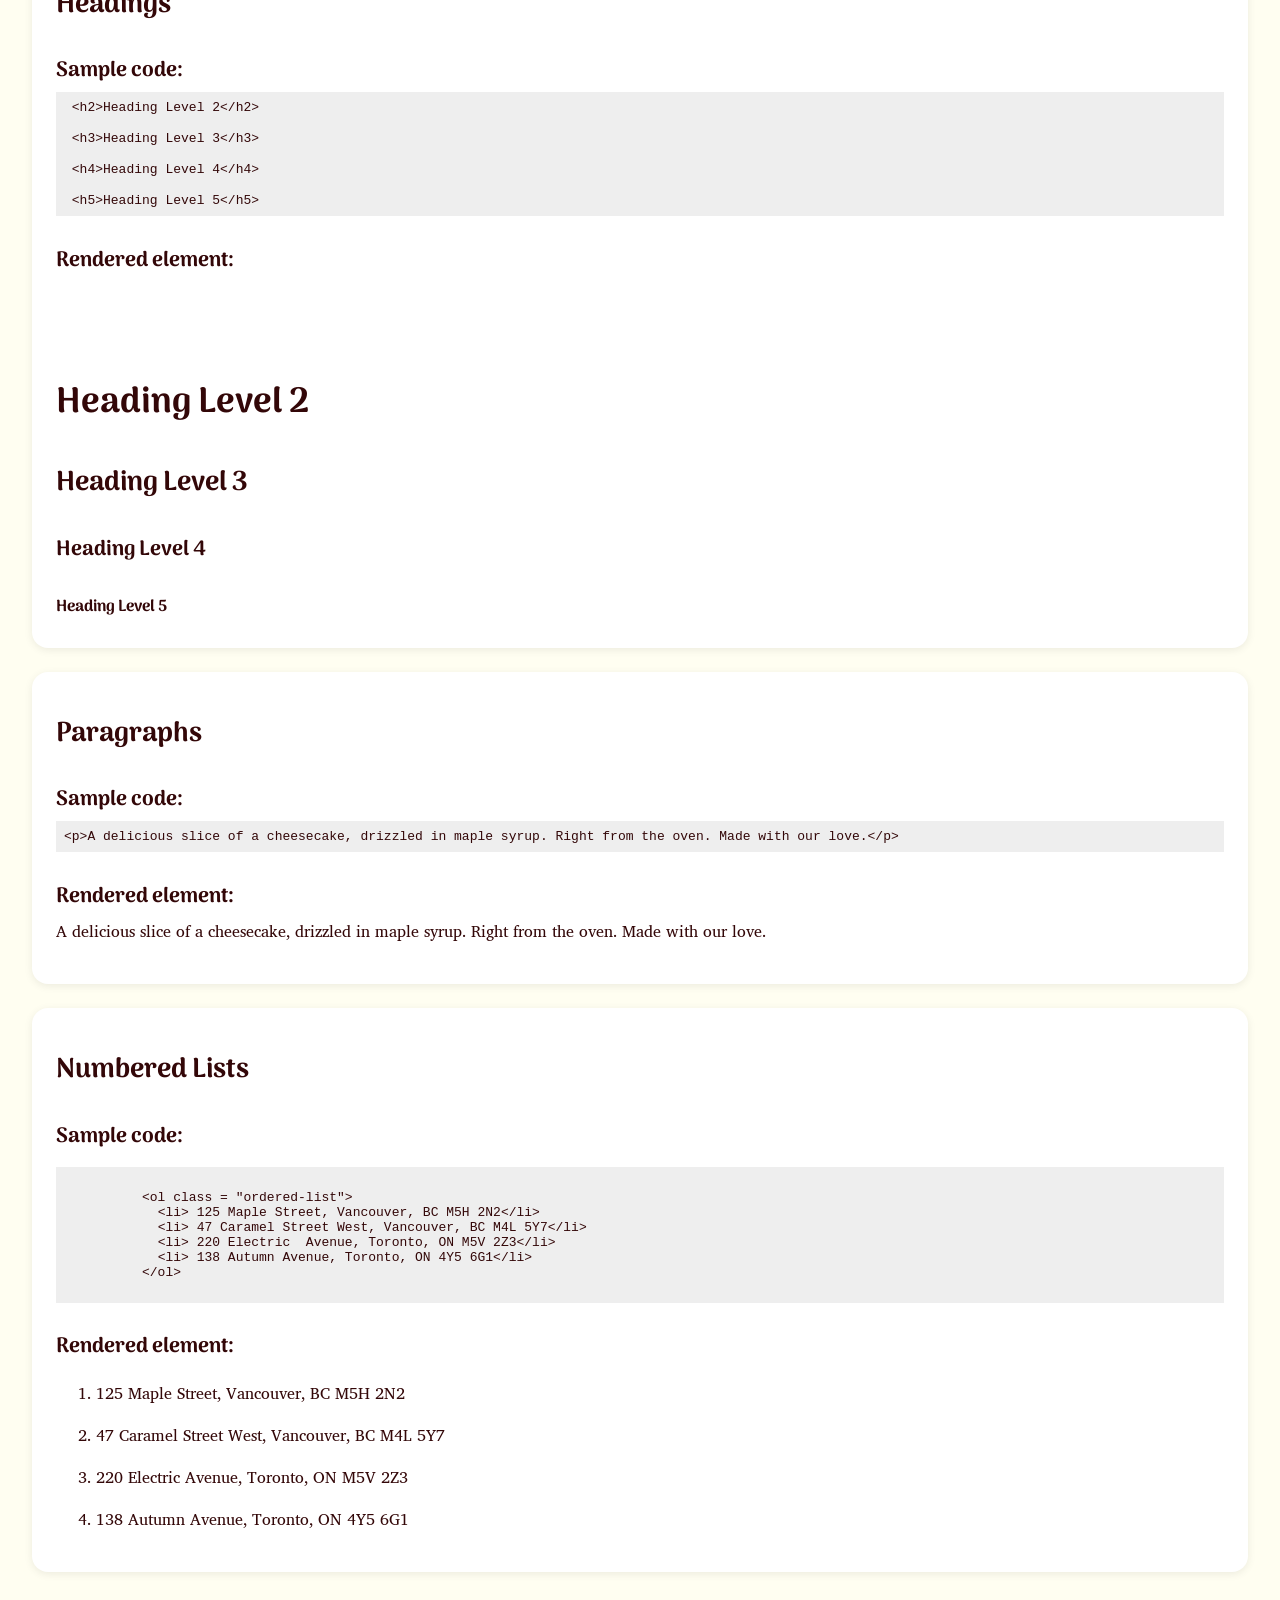
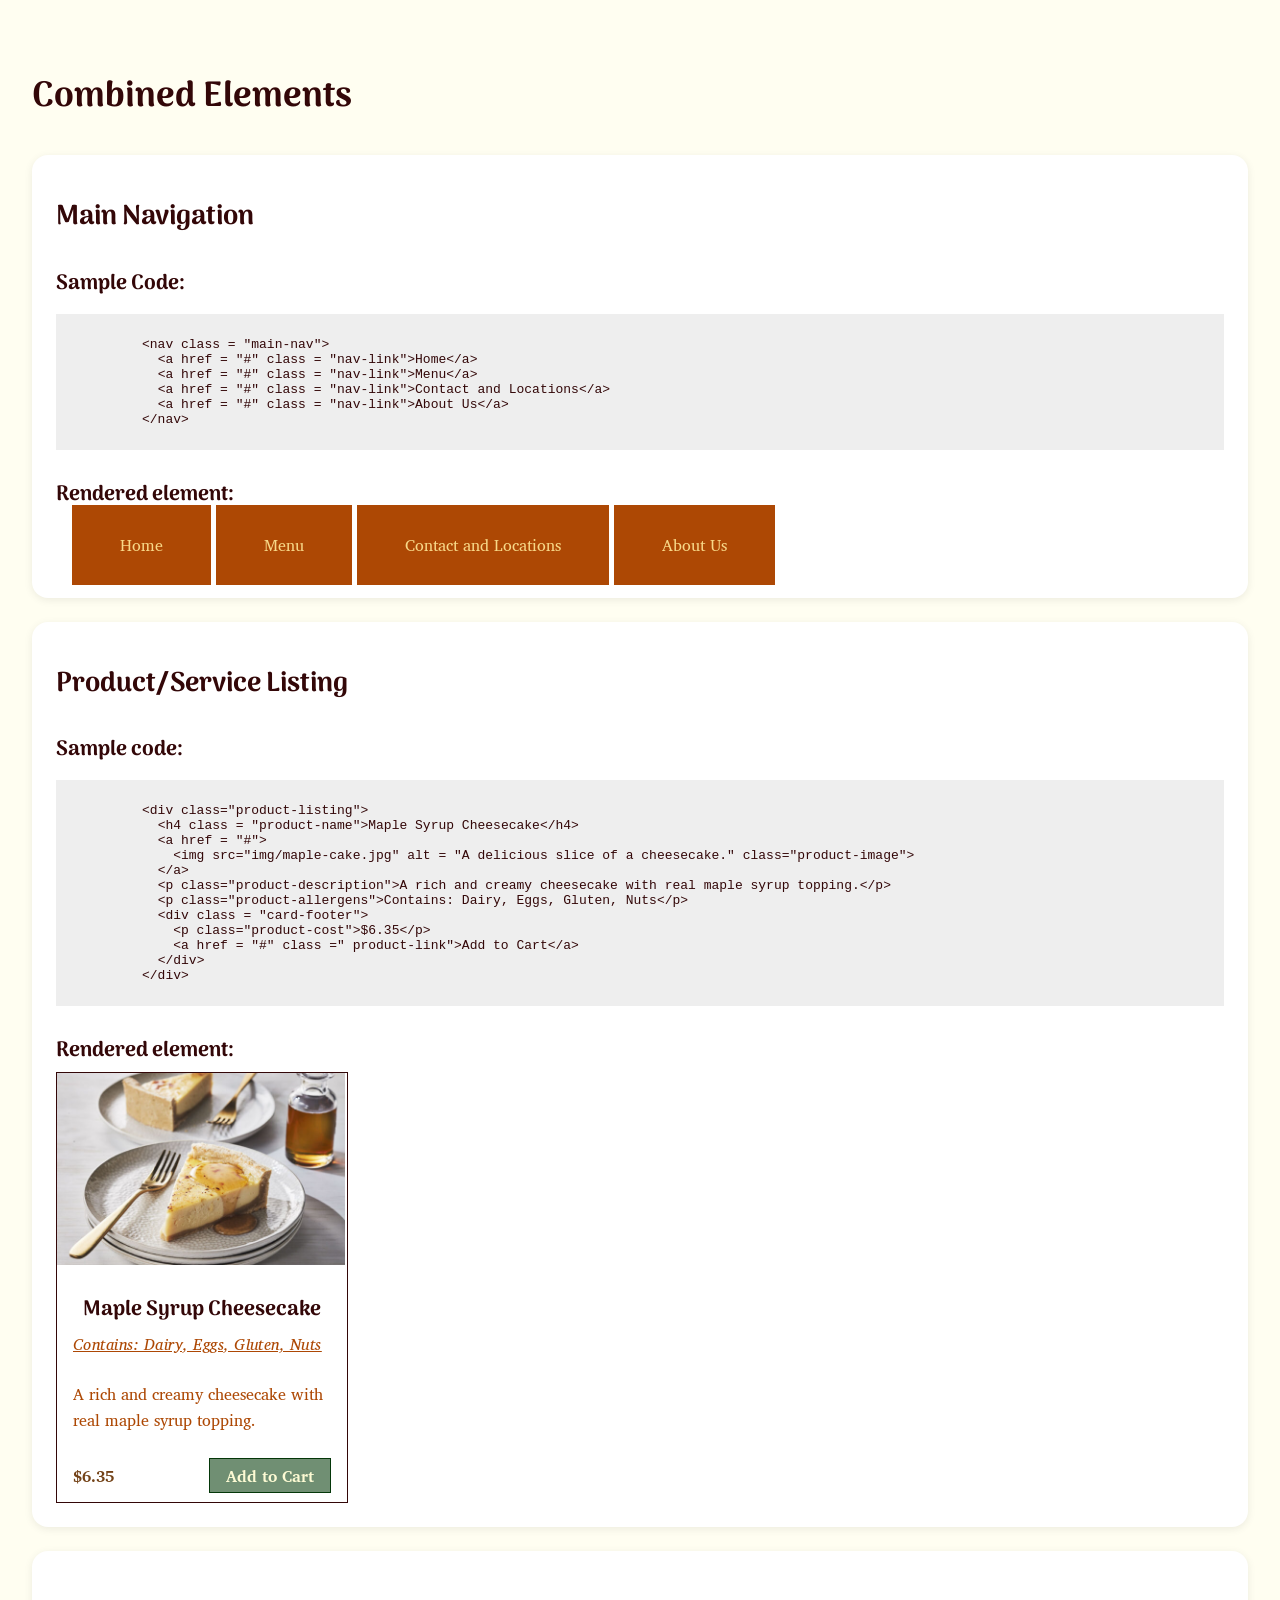
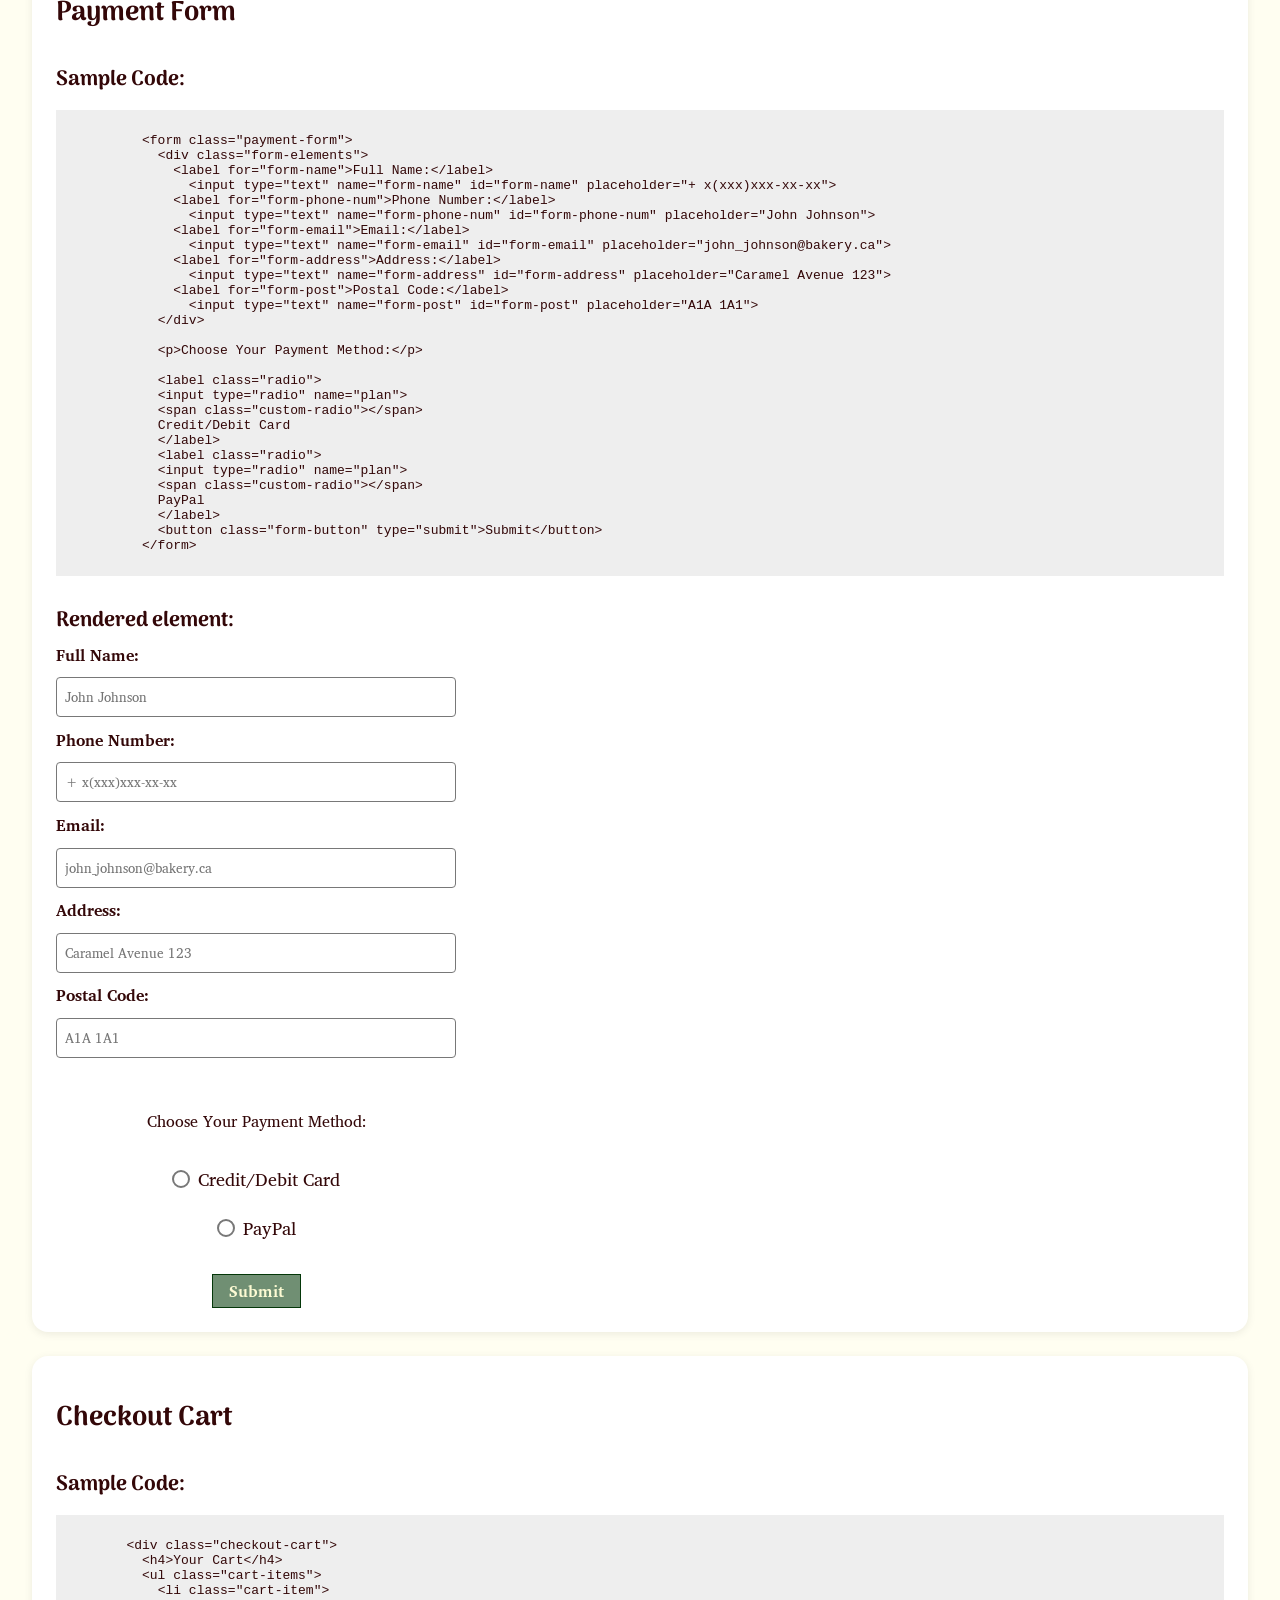
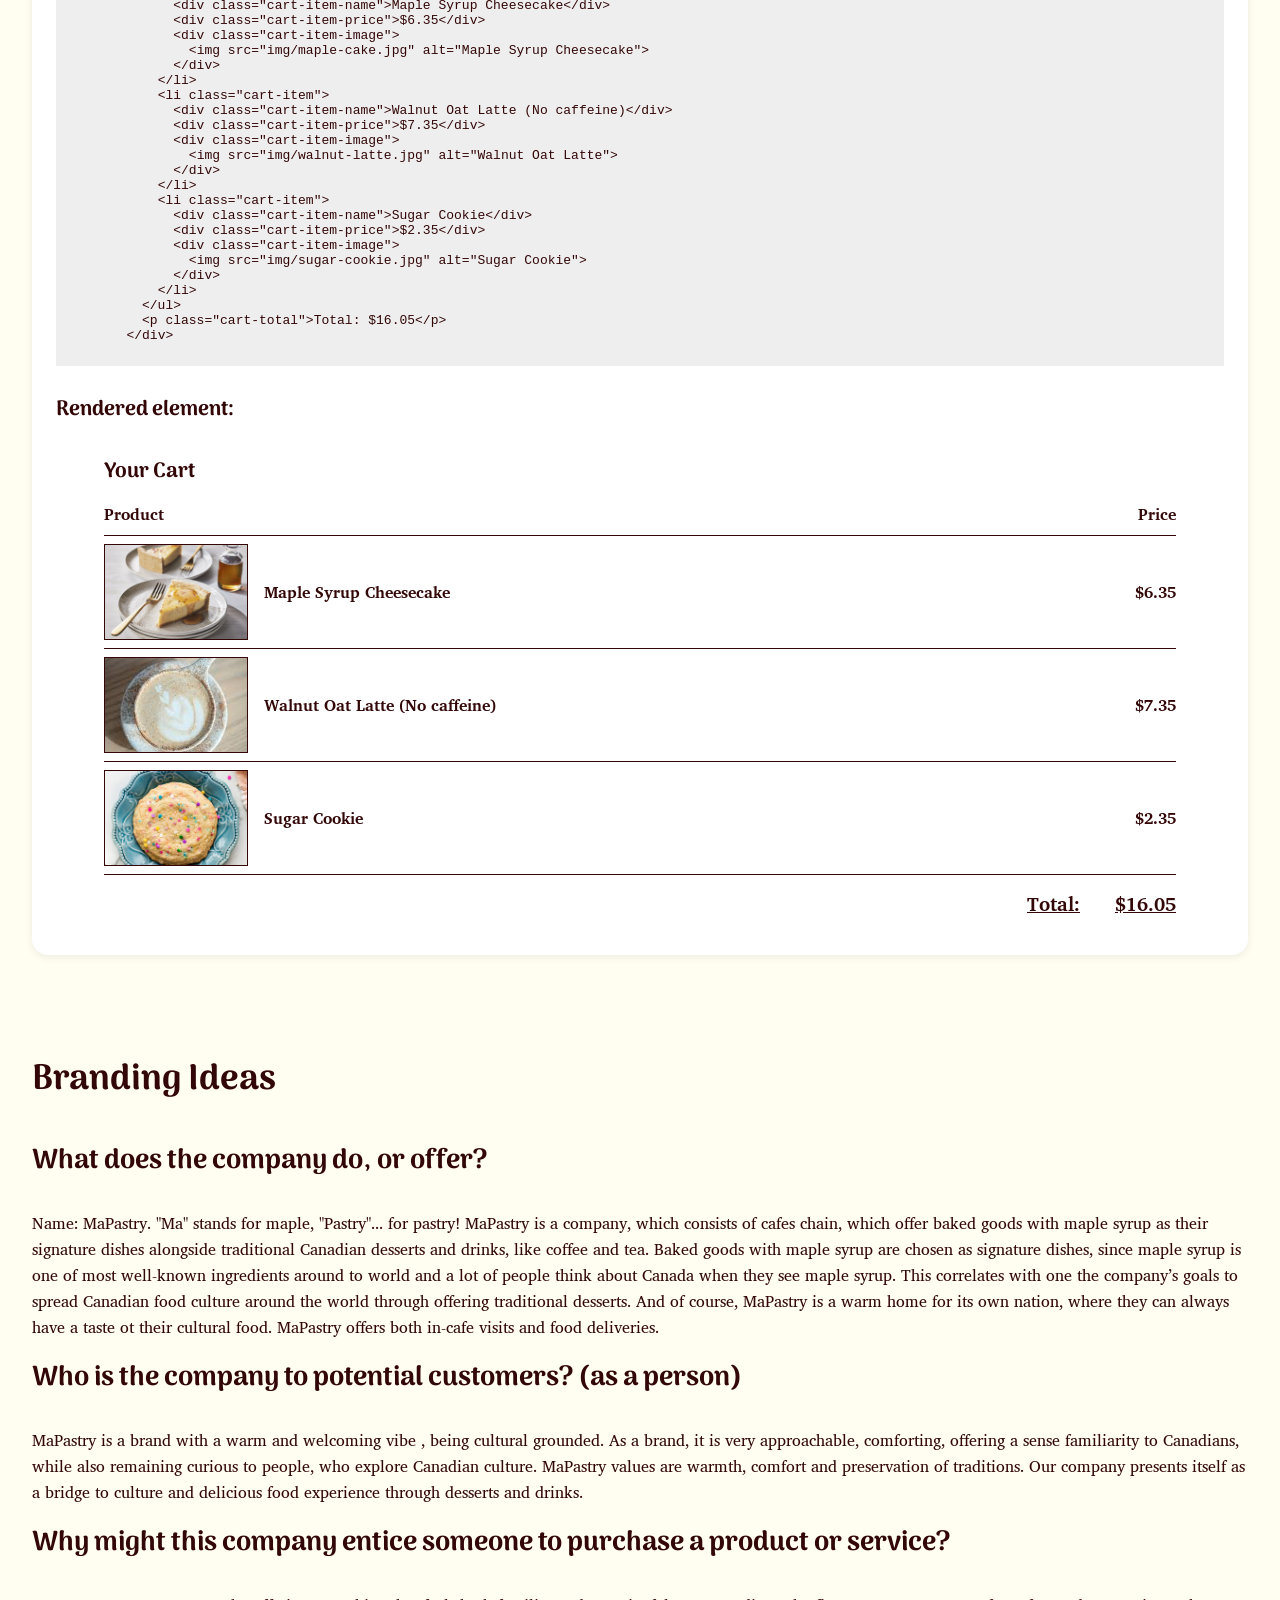
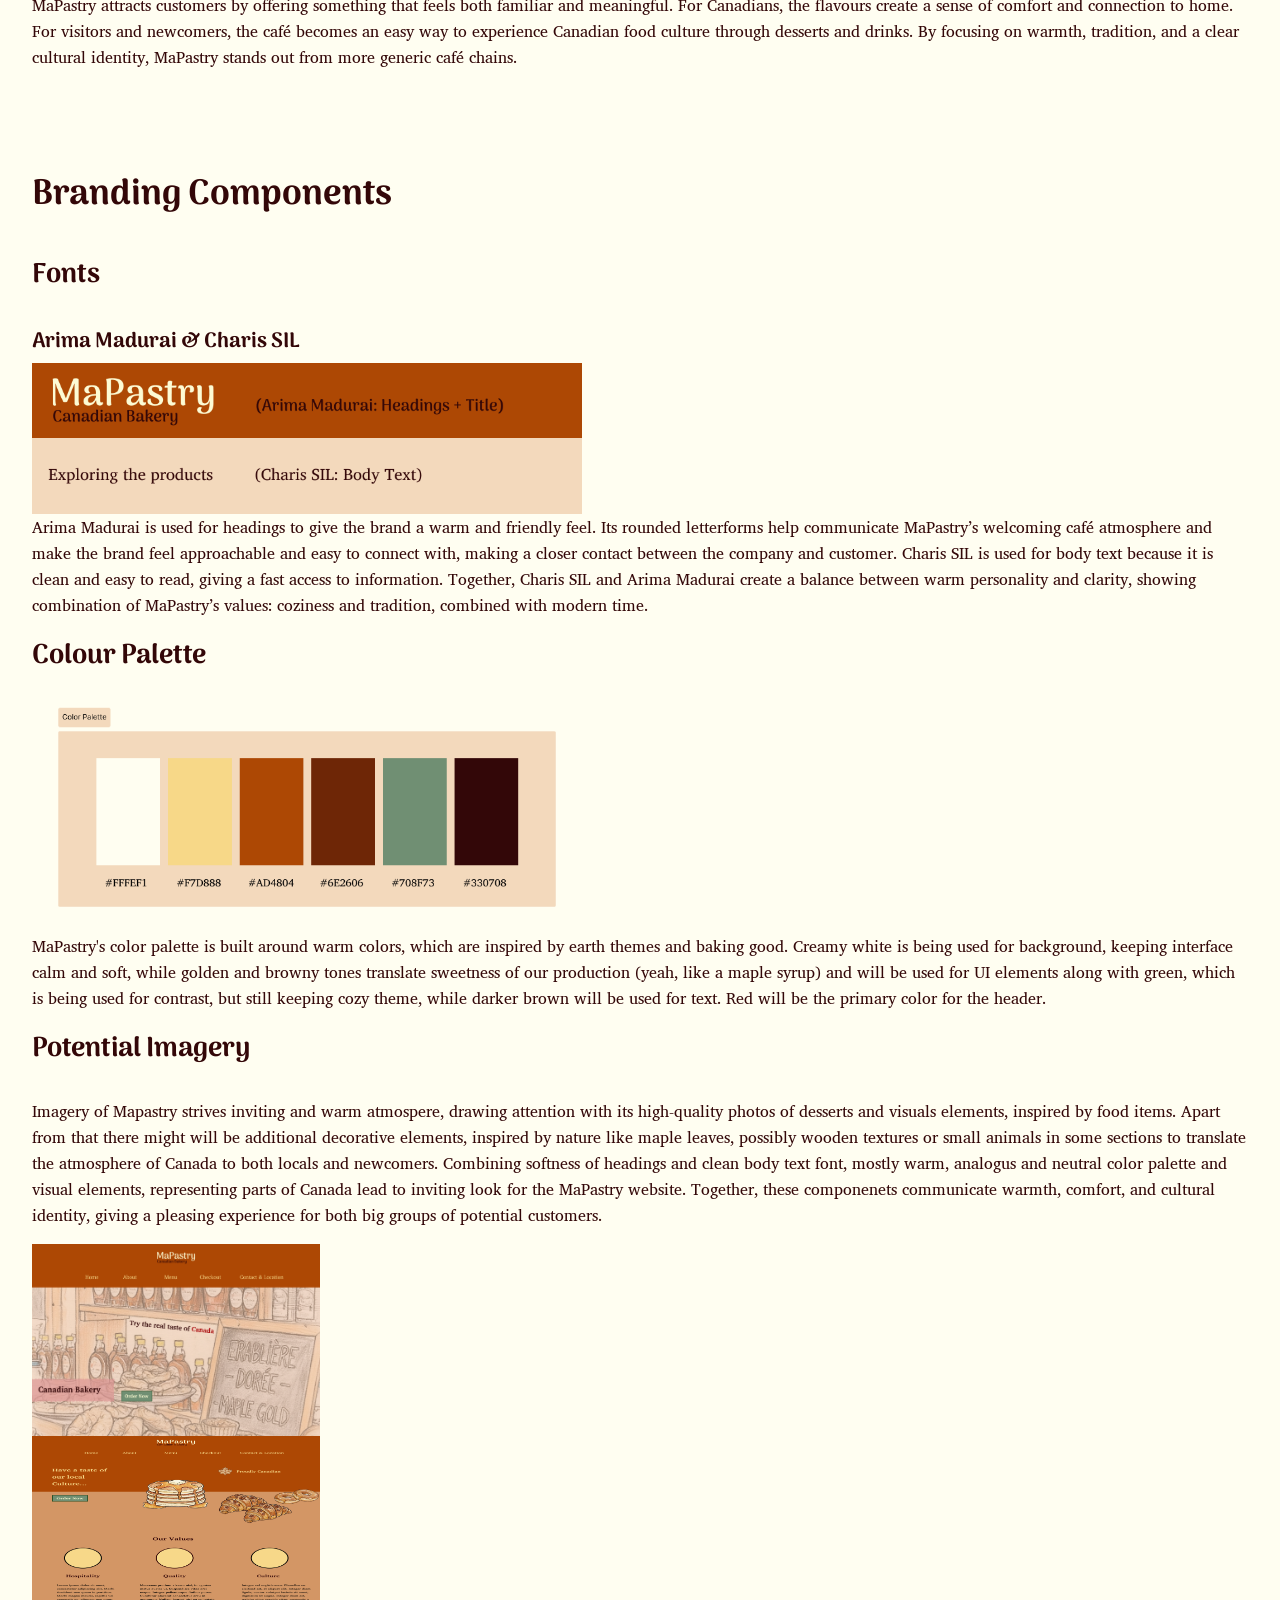
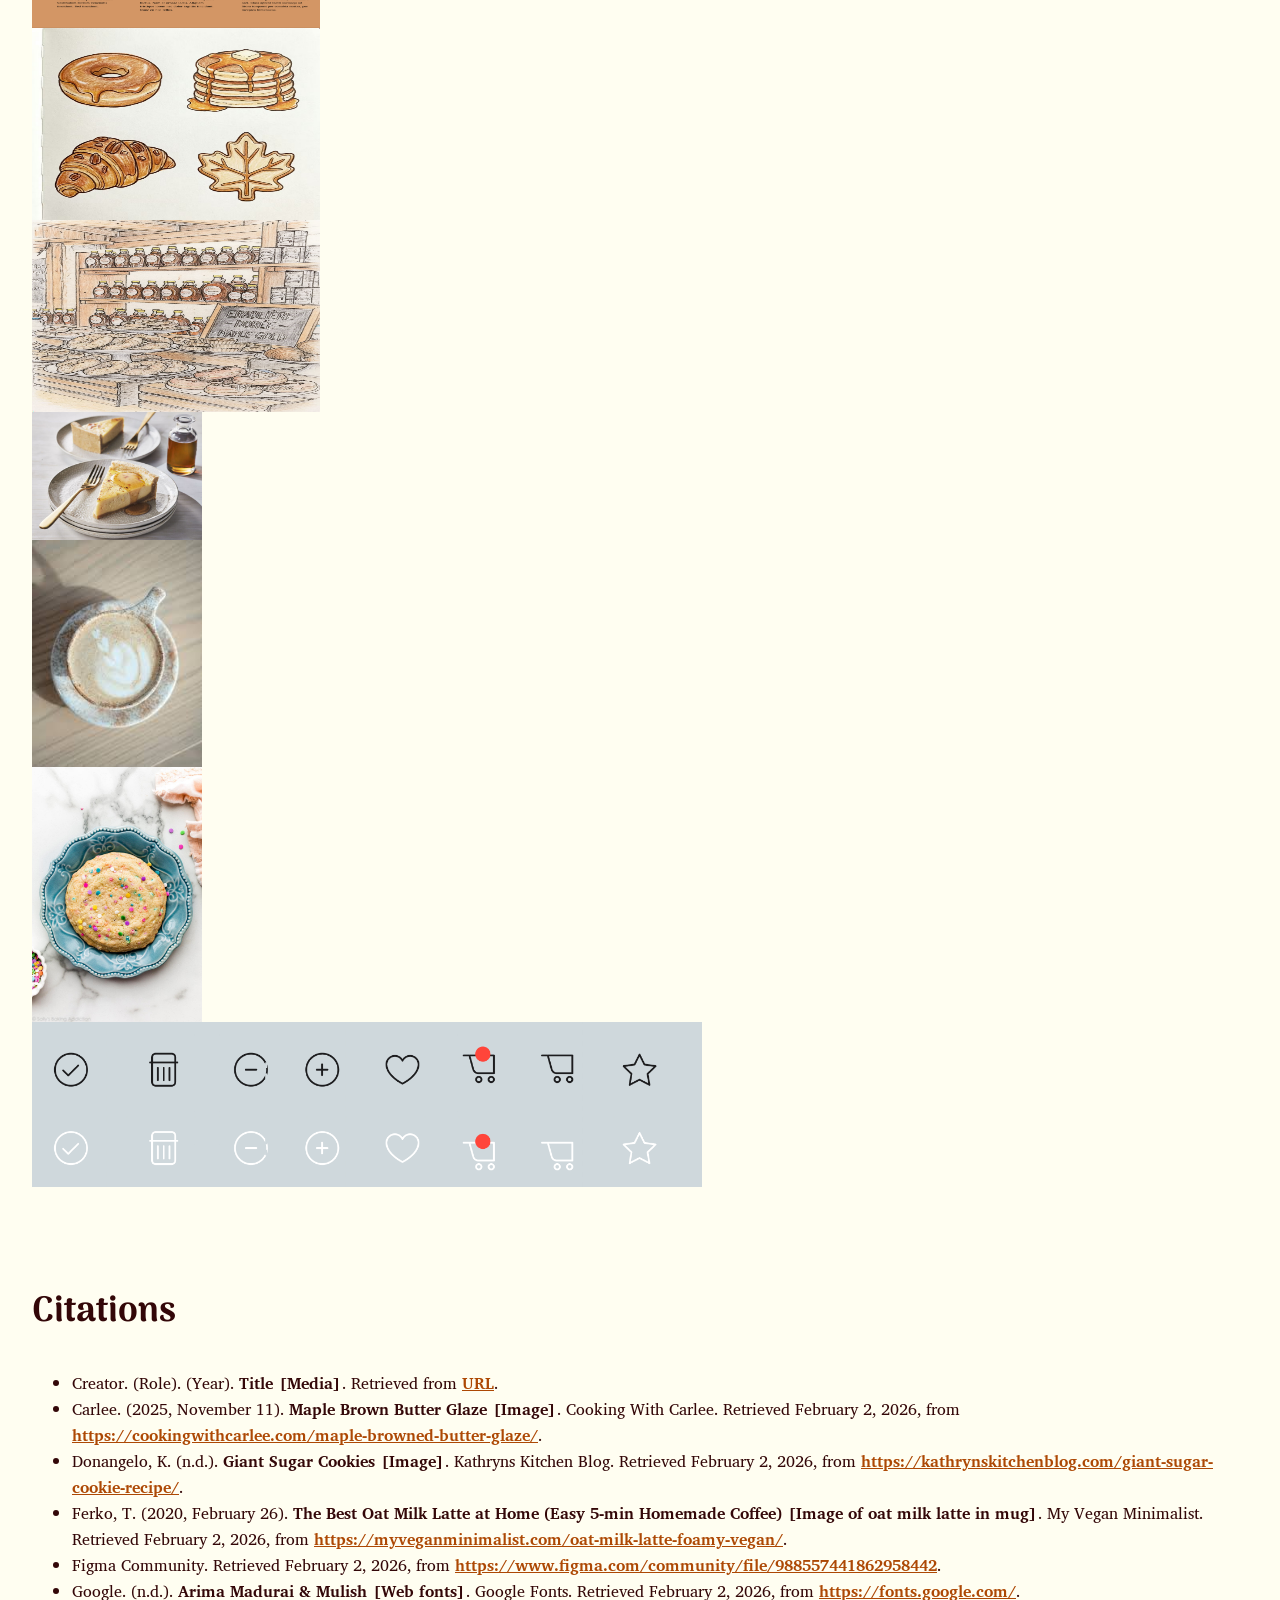
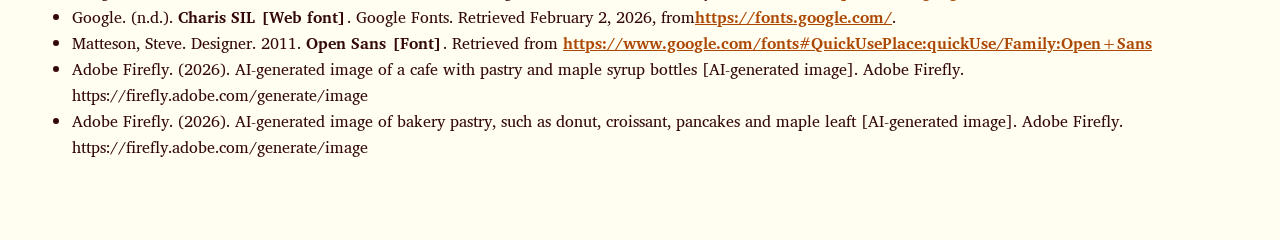
==== commit f09c337b: "Final changes Transferred changes with navigation button" ====
--- a/index.html
+++ b/index.html
@@ -17,7 +17,7 @@
 
   <body class = "style-guide-page">
 
-    <header>
+    <header class = "style-guide-header">
       <h1>P02 - Style Guide Template</h1>
 
     
@@ -33,7 +33,7 @@
         <a href="maple-syrup-cheesecake.html">Detailed Product Page</a>
         <a href="checkout.html">Checkout Page</a>
         <a href="contacts.html">Contacts</a>
-        <a href="citations">Citations</a>
+        <a href="citations.html">Citations</a>
       </nav>
 
     </header>
@@ -218,10 +218,10 @@
 
         <h4>Rendered element:</h4>
         <nav class="main-nav">
-          <a href="#" class="nav-link">Home</a>
-          <a href="#" class="nav-link">Menu</a>
-          <a href="#" class="nav-link">Contact and Locations</a>
-          <a href="#" class="nav-link">About Us</a>
+          <a href="#" class="nav">Home</a>
+          <a href="#" class="nav">Menu</a>
+          <a href="#" class="nav">Contact and Locations</a>
+          <a href="#" class="nav">About Us</a>
         </nav>
       </section>
 
--- a/main.css
+++ b/main.css
@@ -316,13 +316,13 @@
 
 
 
-.nav-link header{
+.nav{
   background: #AD4804;
   color: #F7D888;
   text-decoration: none;
 }
 
-.nav-link header:hover, .nav-link header:focus {
+.nav:hover, .nav:focus {
   background: #6E2606;
   color: #FDFBD4; 
 }
@@ -1757,20 +1757,6 @@
   text-decoration: underline;
 }
 
-header nav a{
-  color:#F7D888;
-  text-decoration: none;
-  padding: 0.8rem 1rem;
-  transition: 0.2s;
-  margin-left: 1rem;
-
-}
-
-header nav a:hover{
-  background: #6E2606;
-  color: #FDFBD4
-}
-
 .style-guide-page h1{
   color:#FDFBD4;
   margin-left: 2rem;
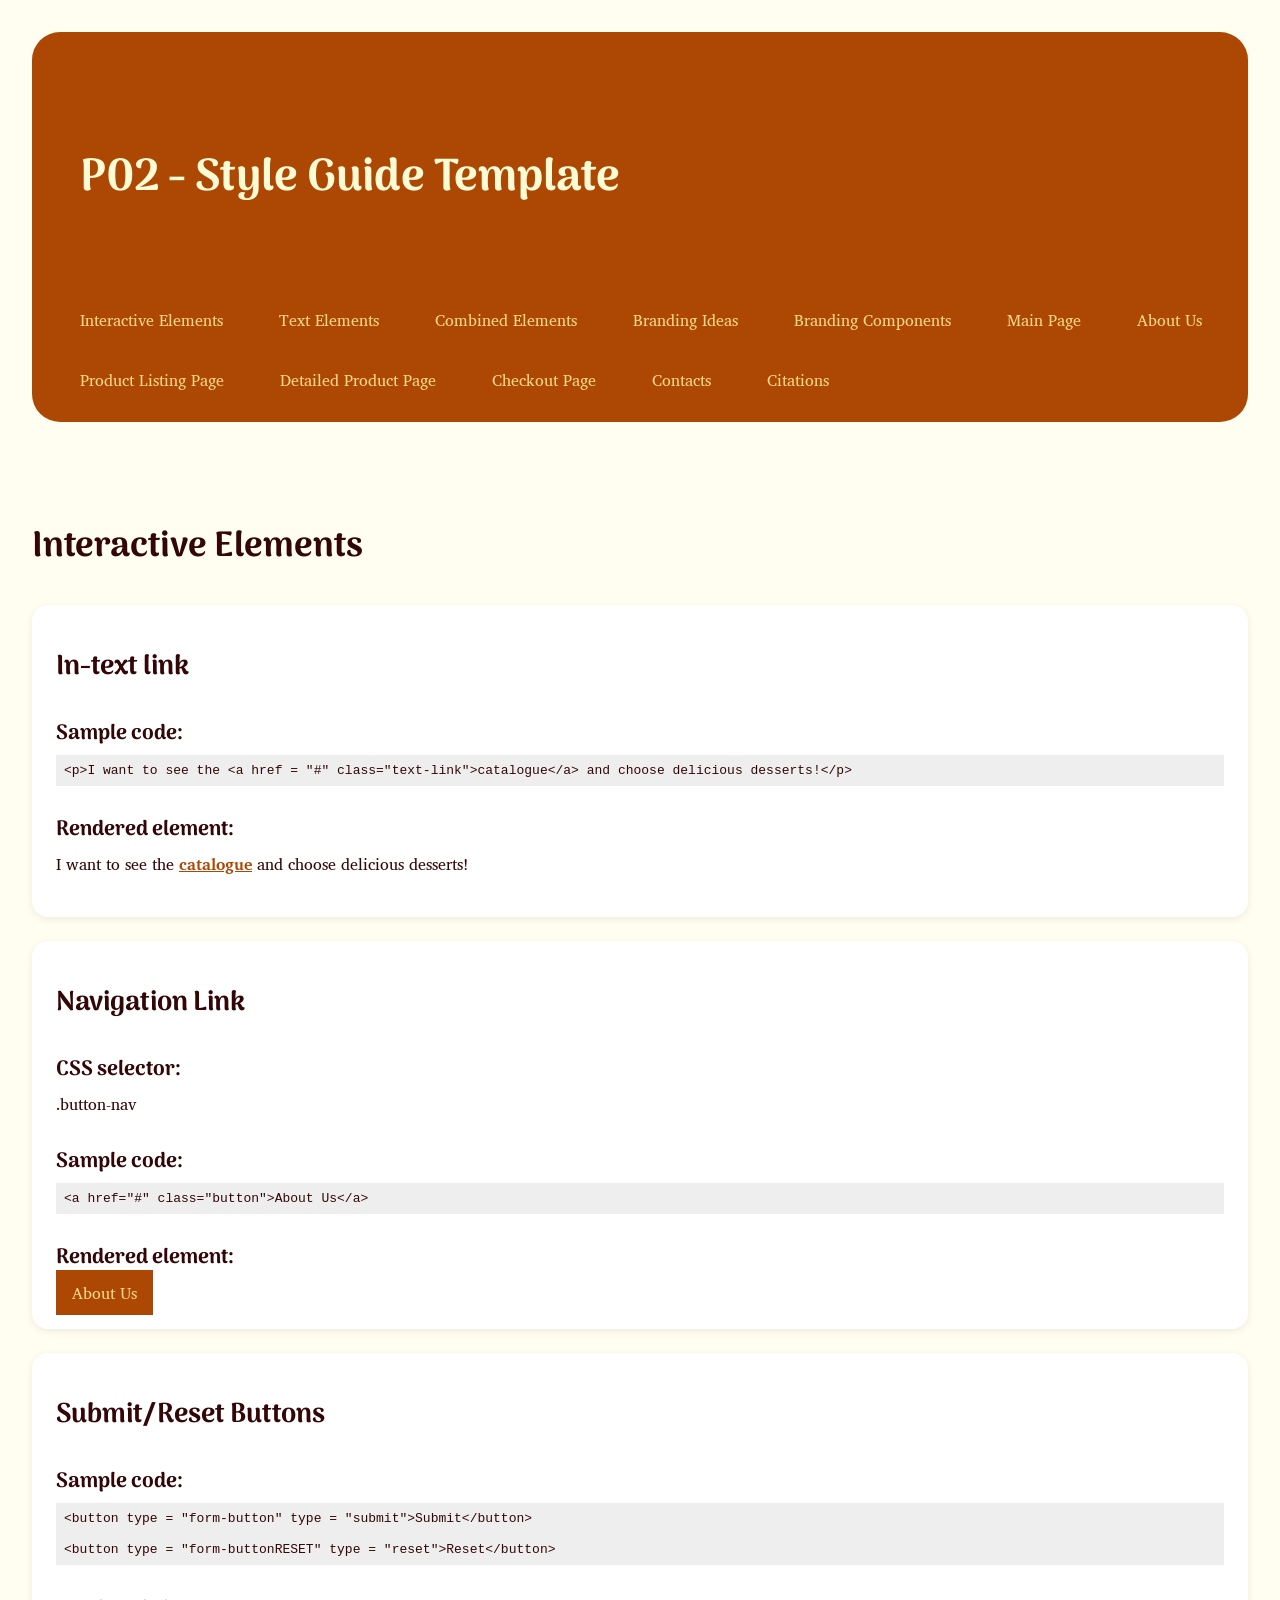
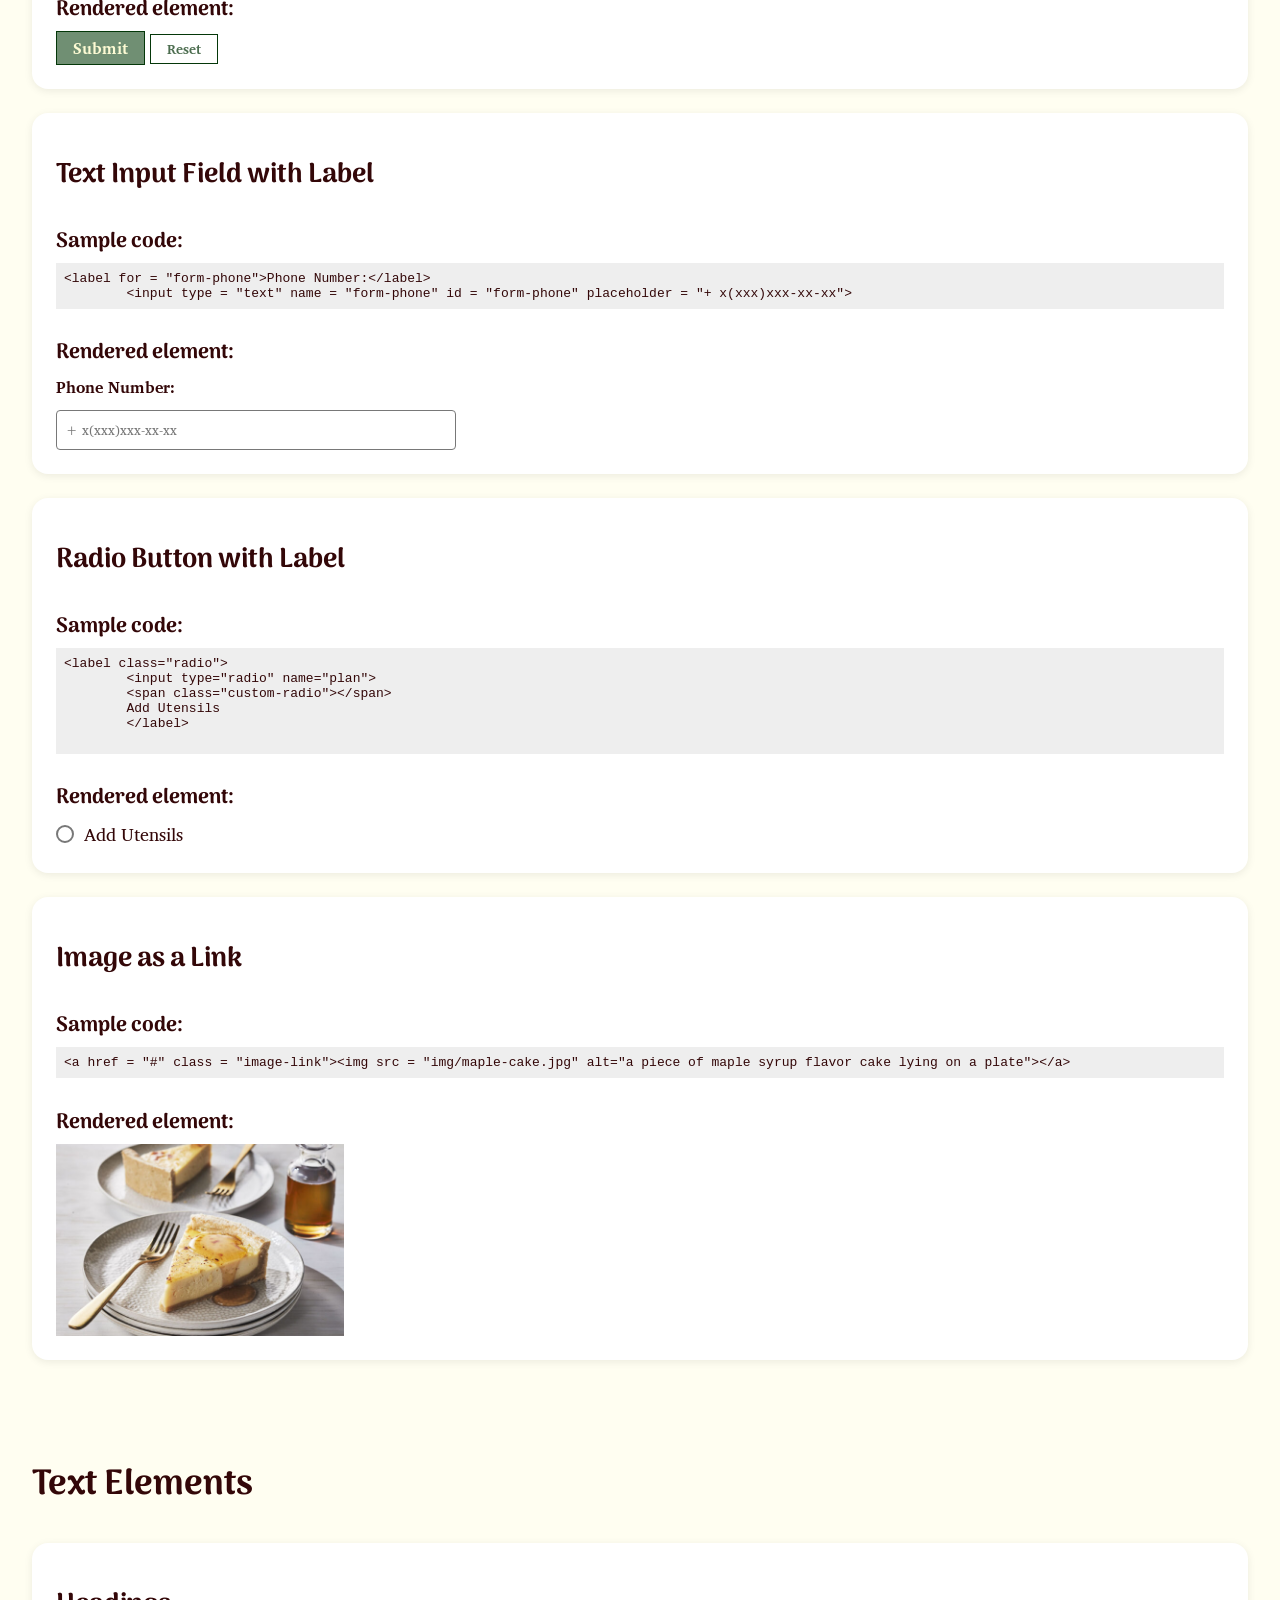
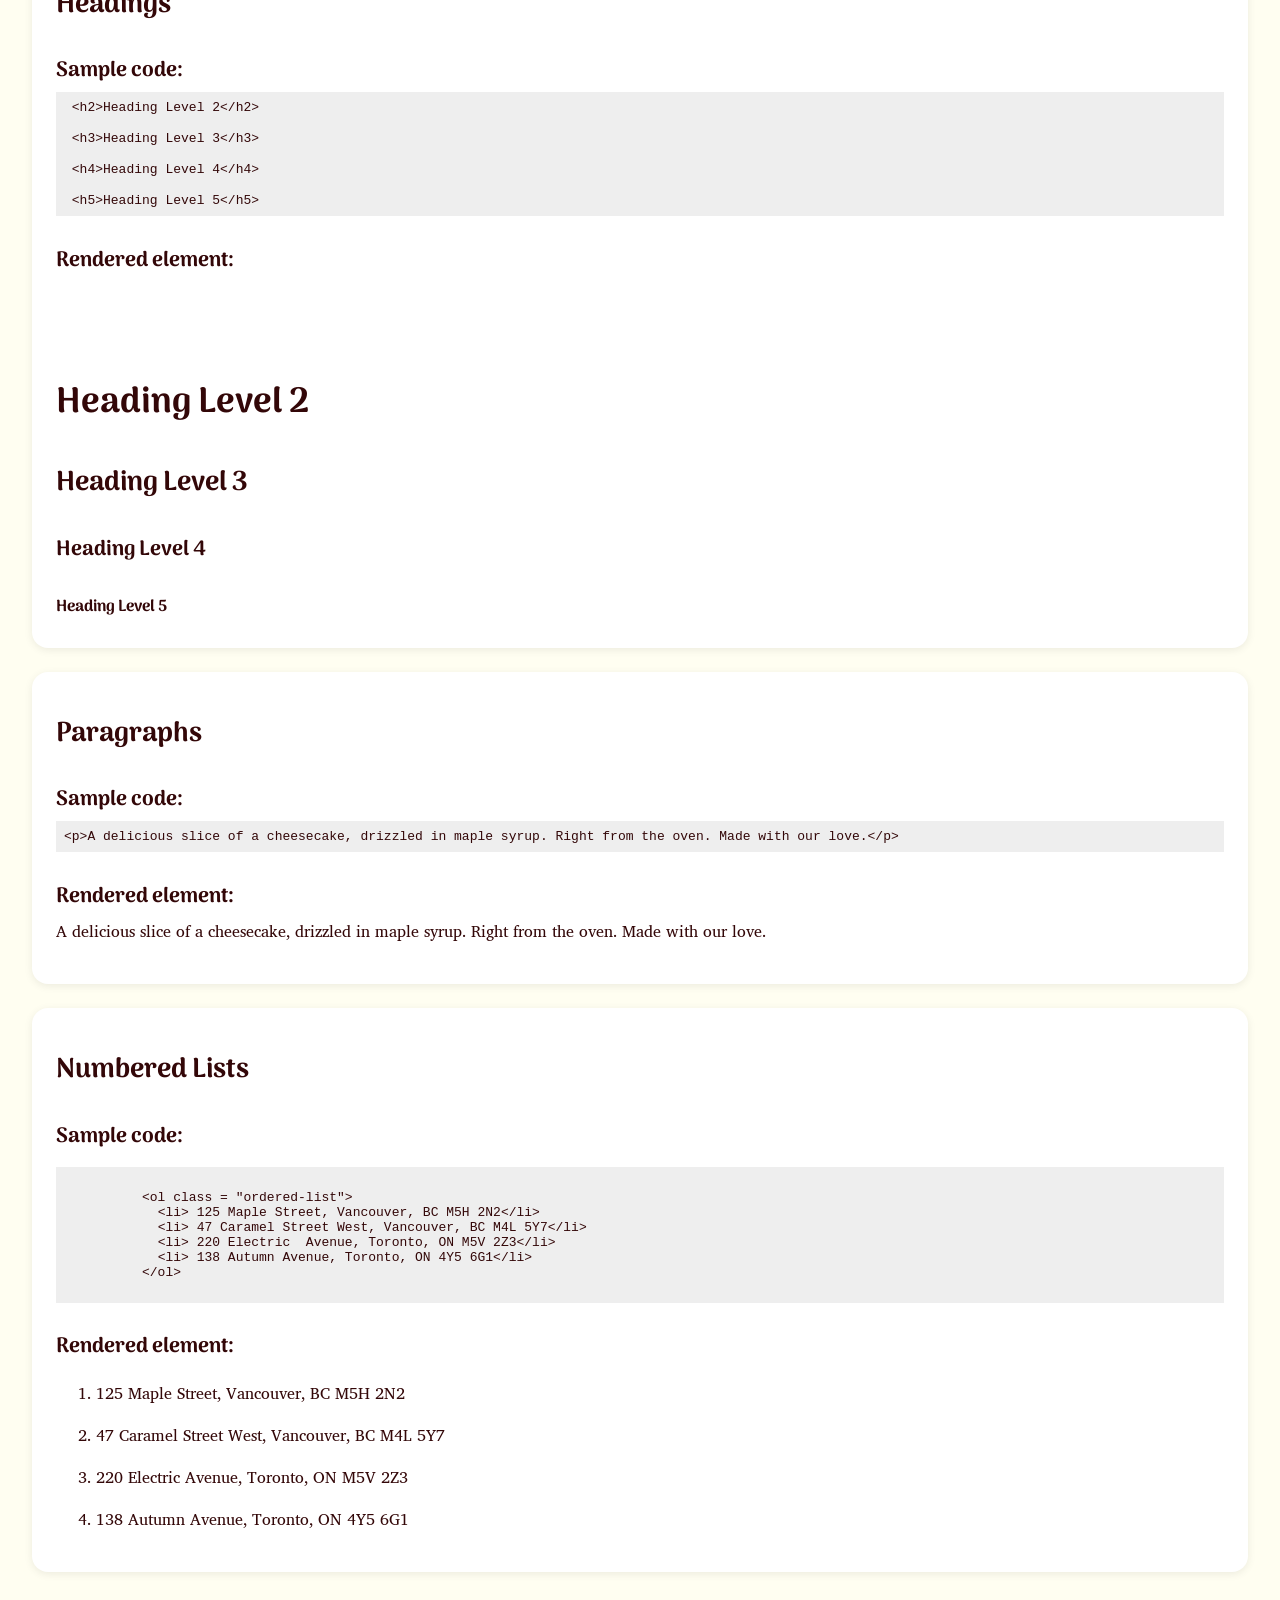
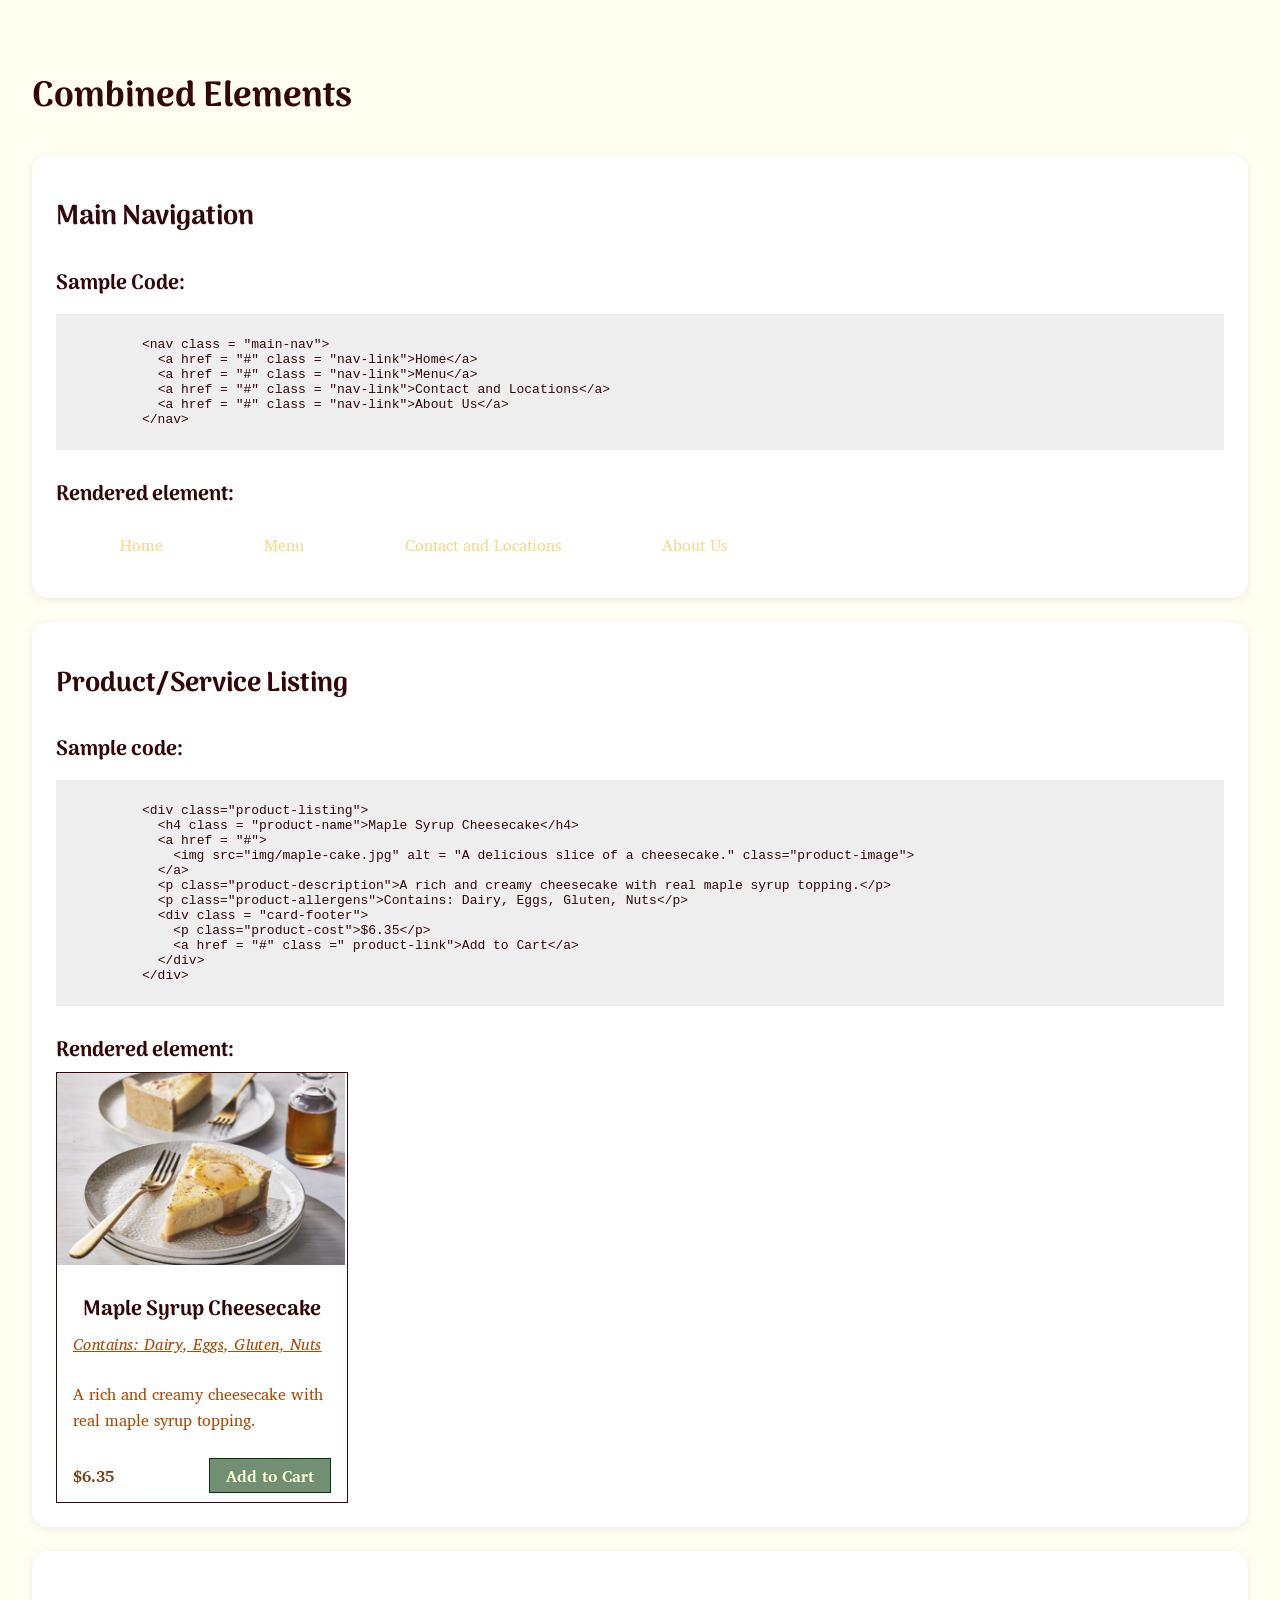
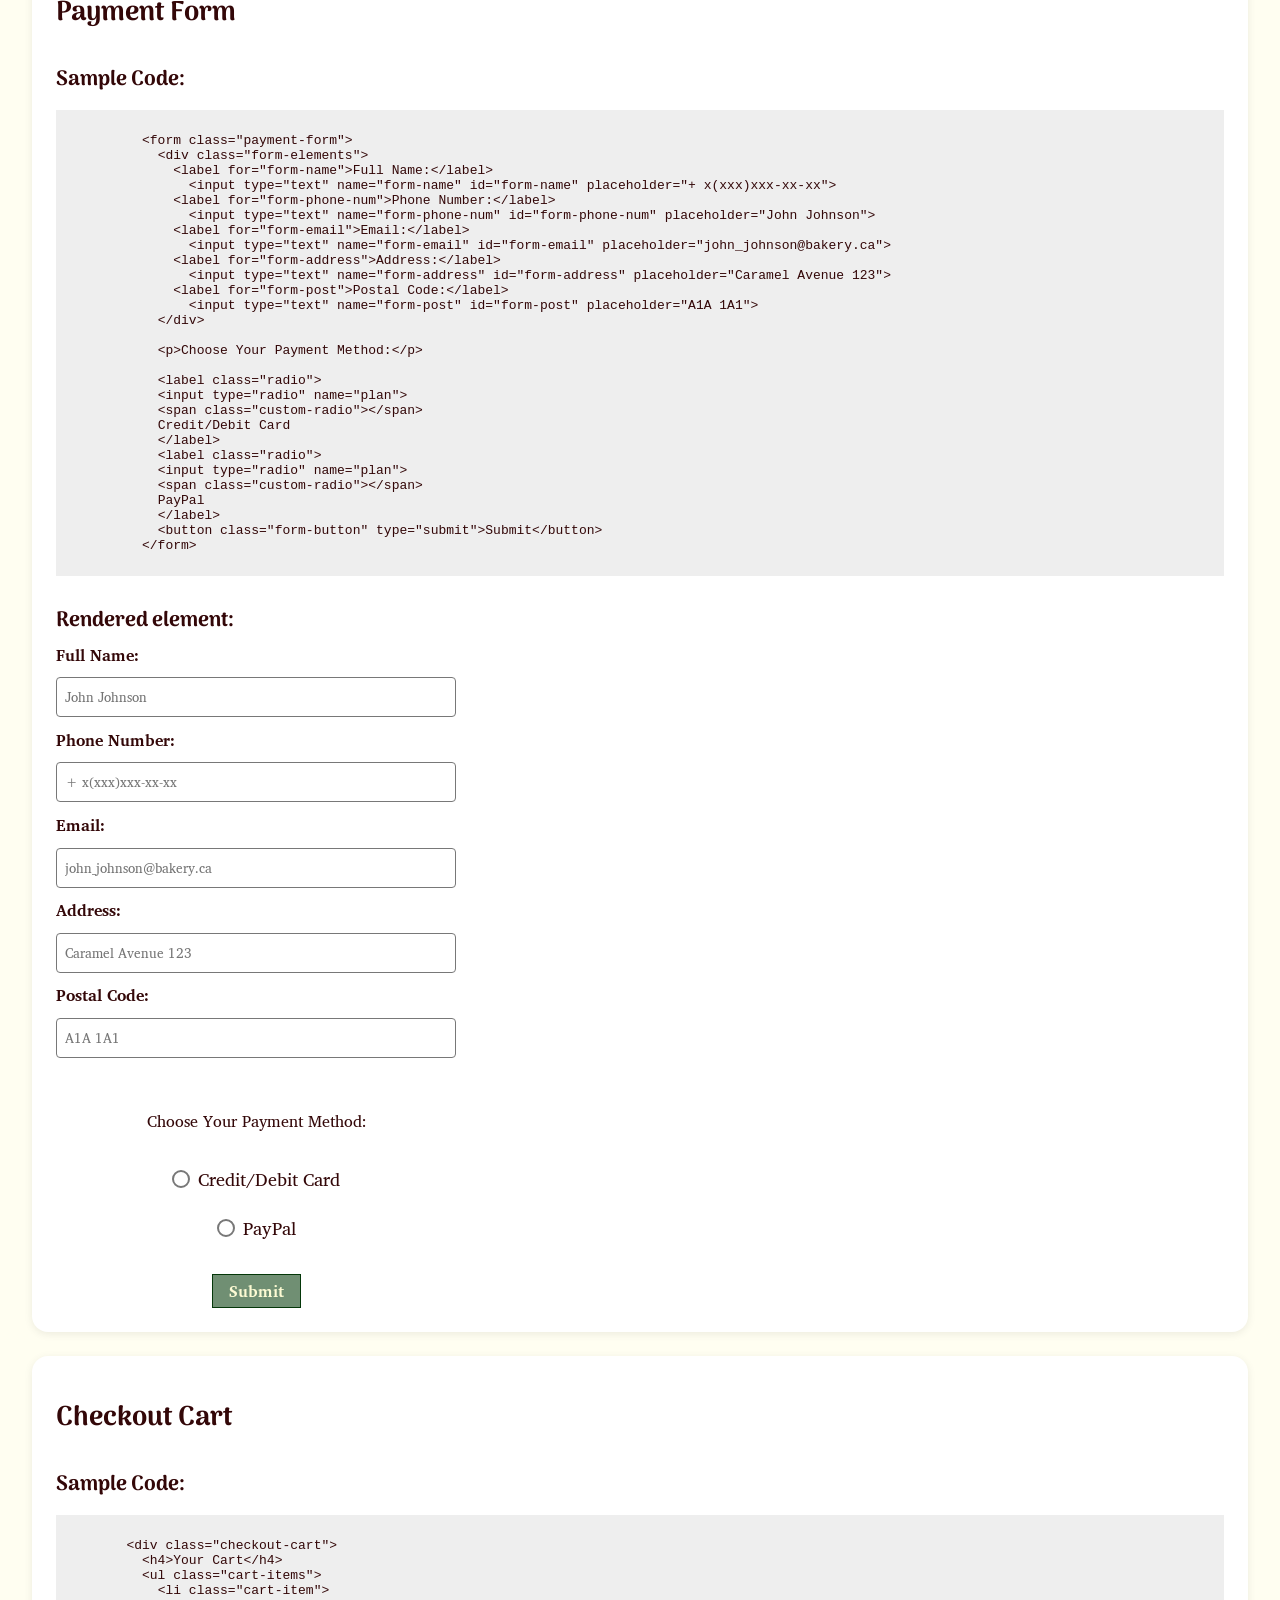
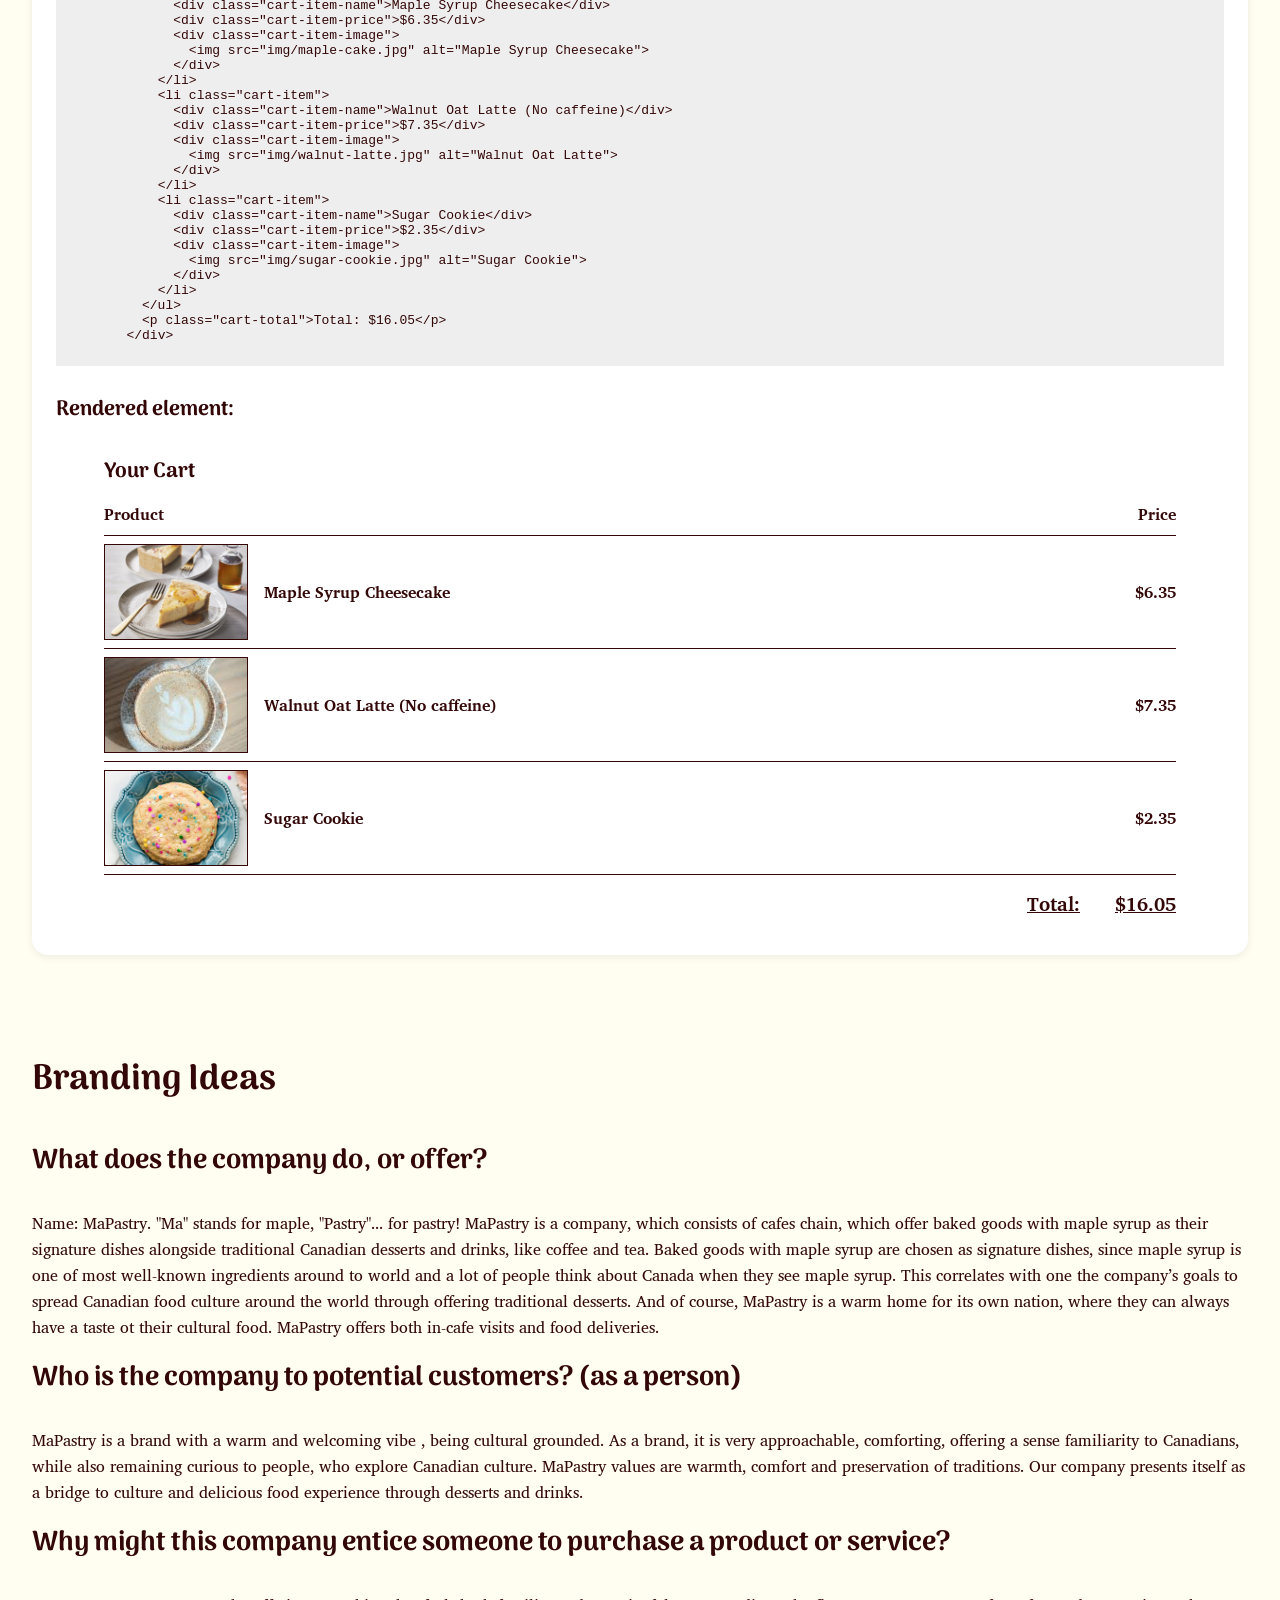
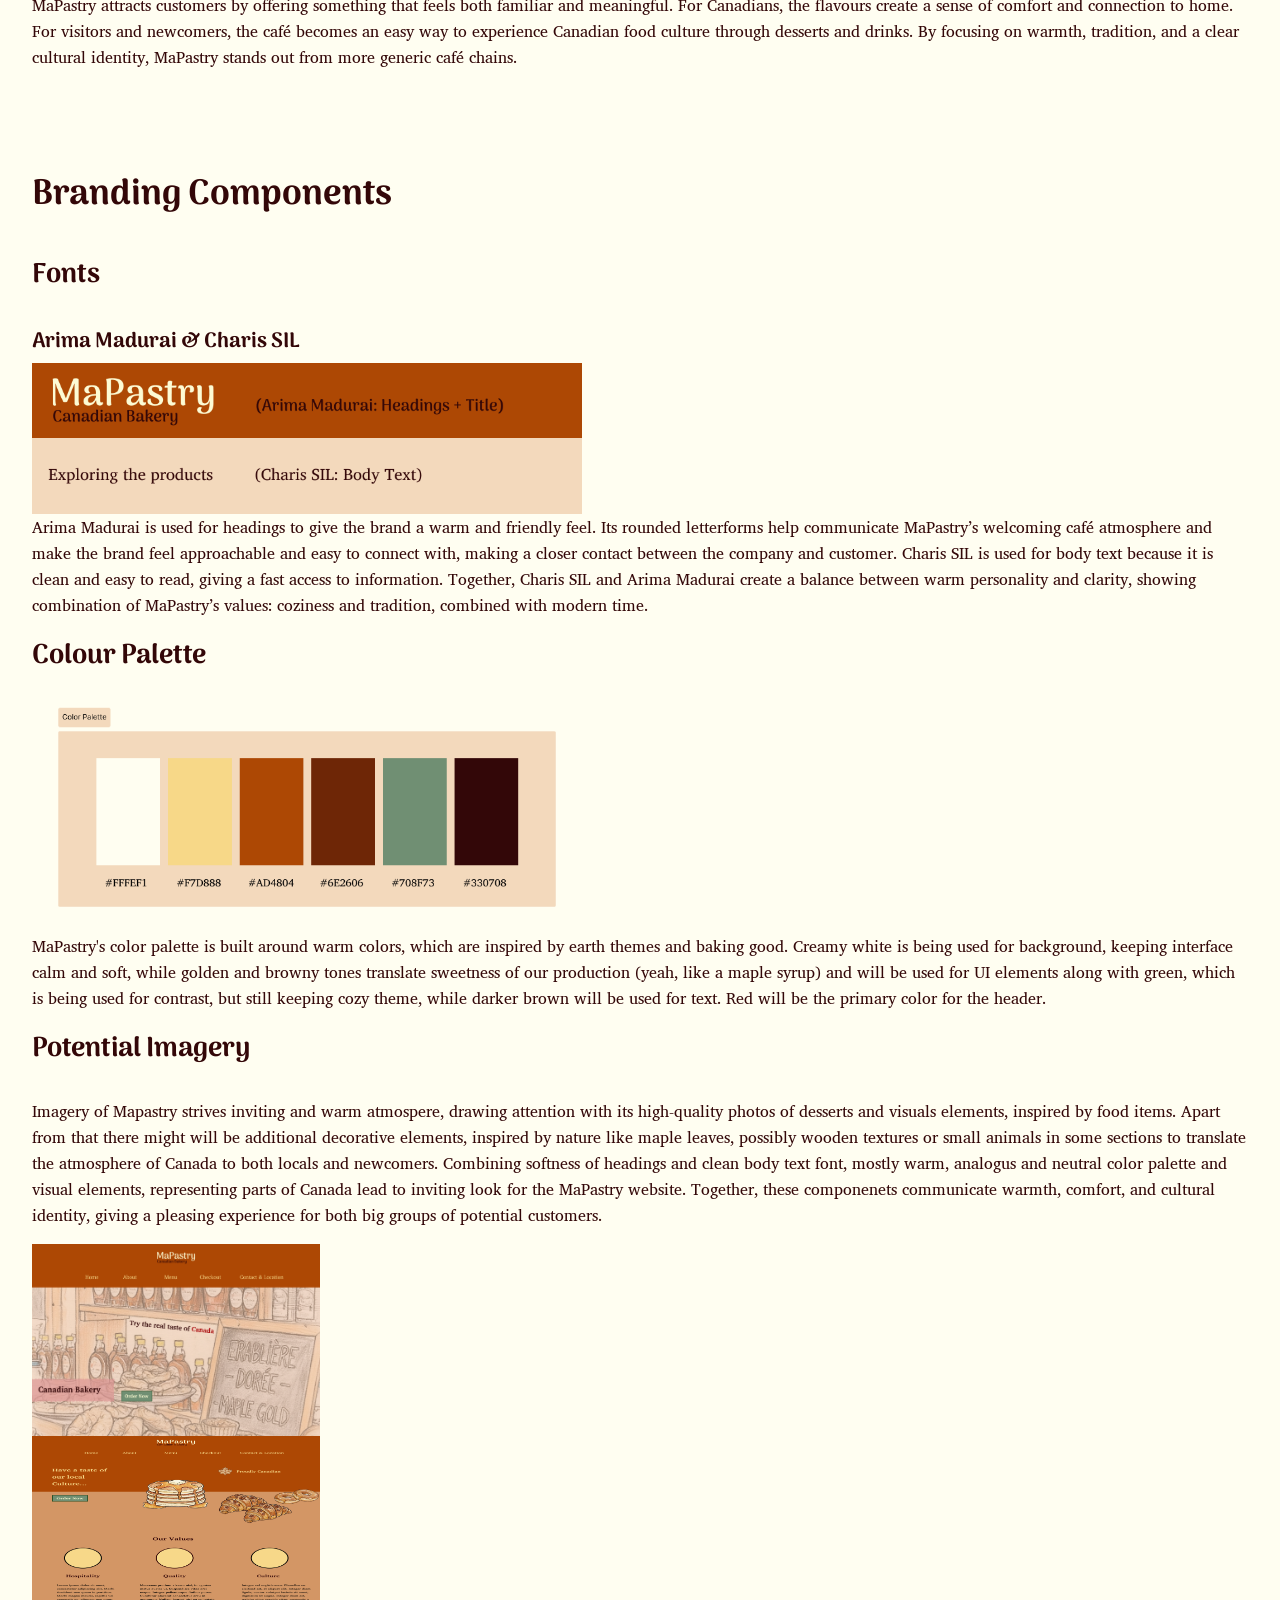
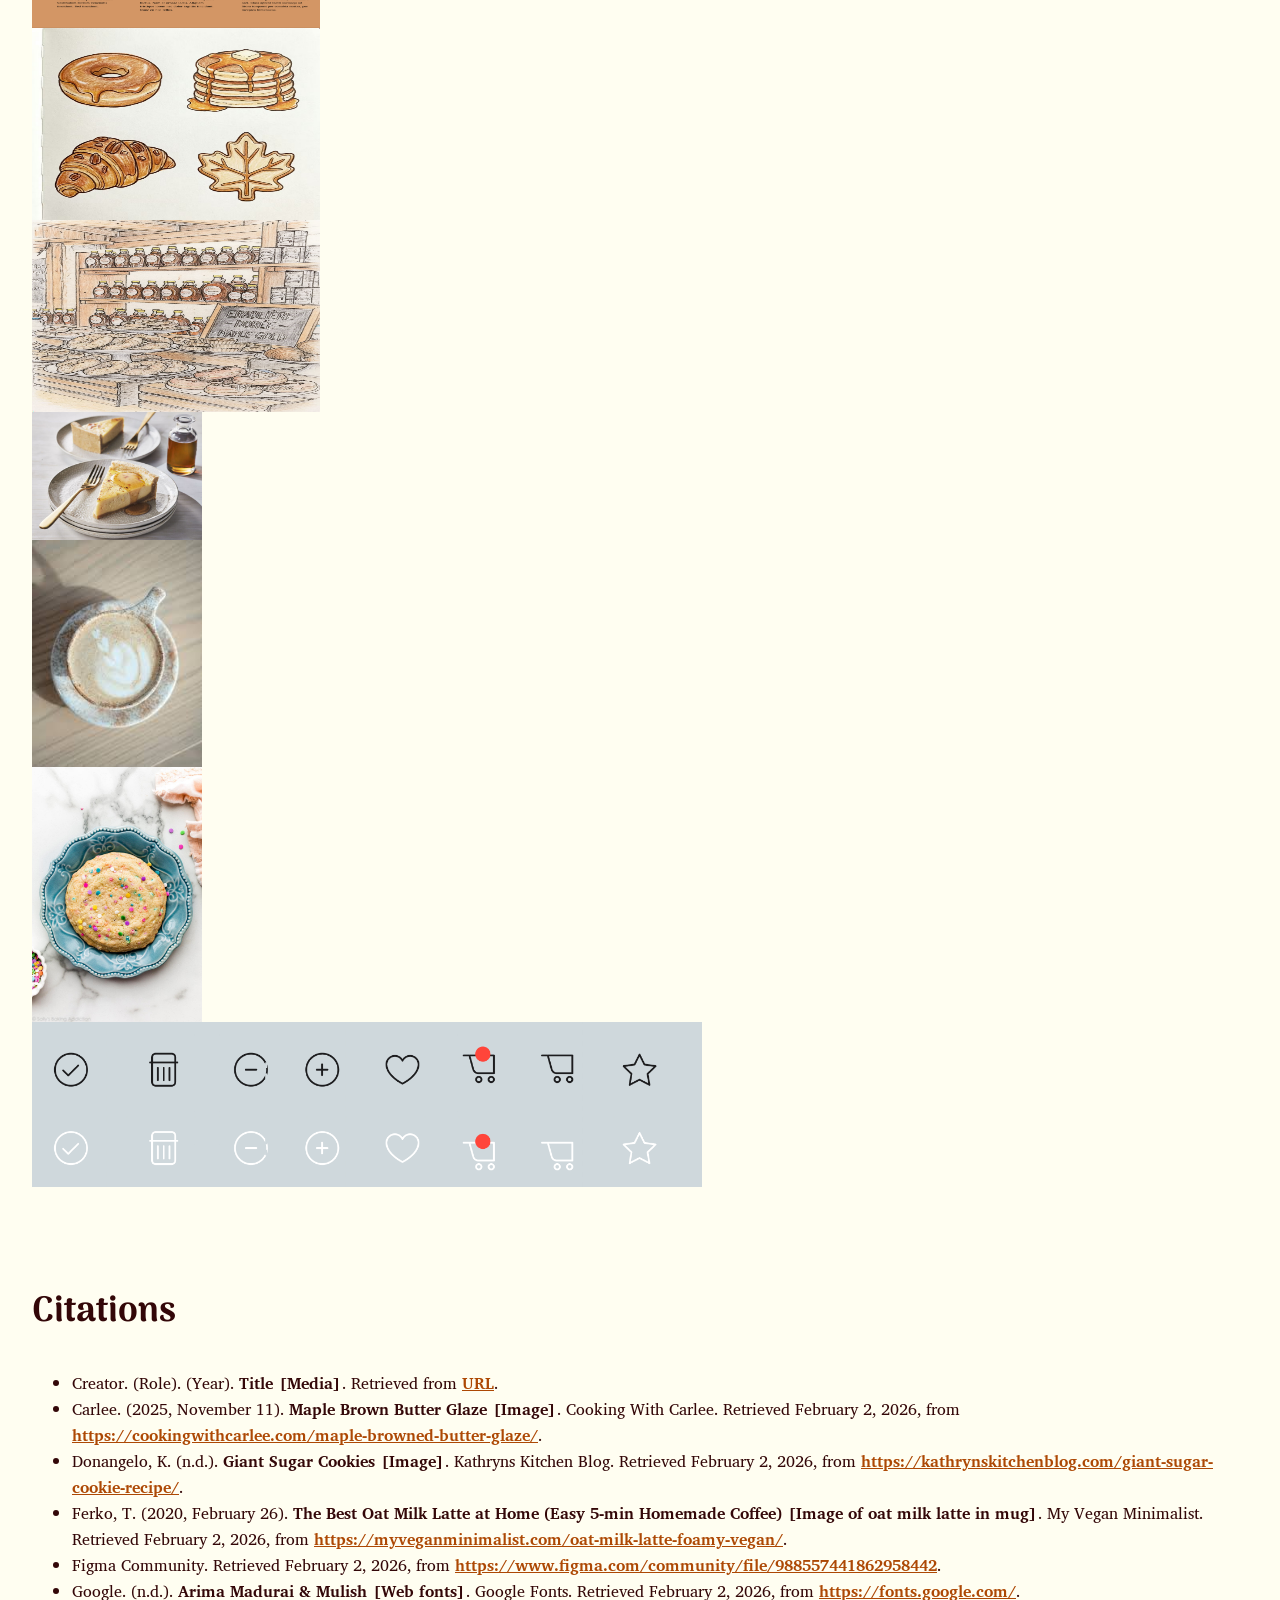
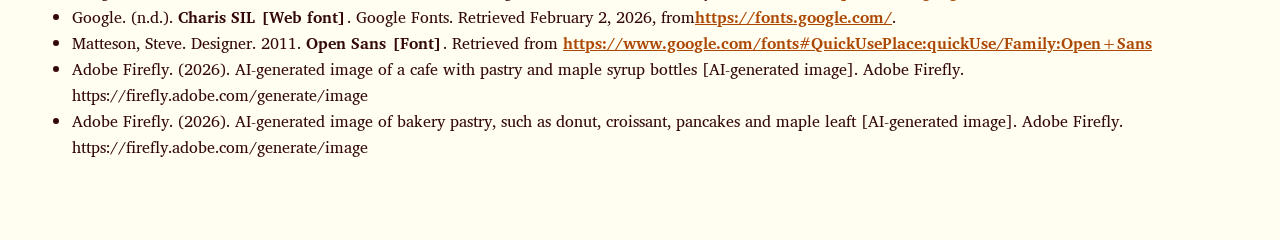
==== commit 7e09ebf4: "Fixed issue Fixed the issue with incorrect display of top-bar" ====
--- a/index.html
+++ b/index.html
@@ -218,11 +218,14 @@
 
         <h4>Rendered element:</h4>
         <nav class="main-nav">
+          <div class = "main-nav">
           <a href="#" class="nav">Home</a>
           <a href="#" class="nav">Menu</a>
           <a href="#" class="nav">Contact and Locations</a>
           <a href="#" class="nav">About Us</a>
+          </div>
         </nav>
+
       </section>
 
       <section class="element">
--- a/main.css
+++ b/main.css
@@ -316,13 +316,13 @@
 
 
 
-.nav{
+.nav-link{
   background: #AD4804;
   color: #F7D888;
   text-decoration: none;
 }
 
-.nav:hover, .nav:focus {
+.nav-link:hover, .nav-link:focus {
   background: #6E2606;
   color: #FDFBD4; 
 }
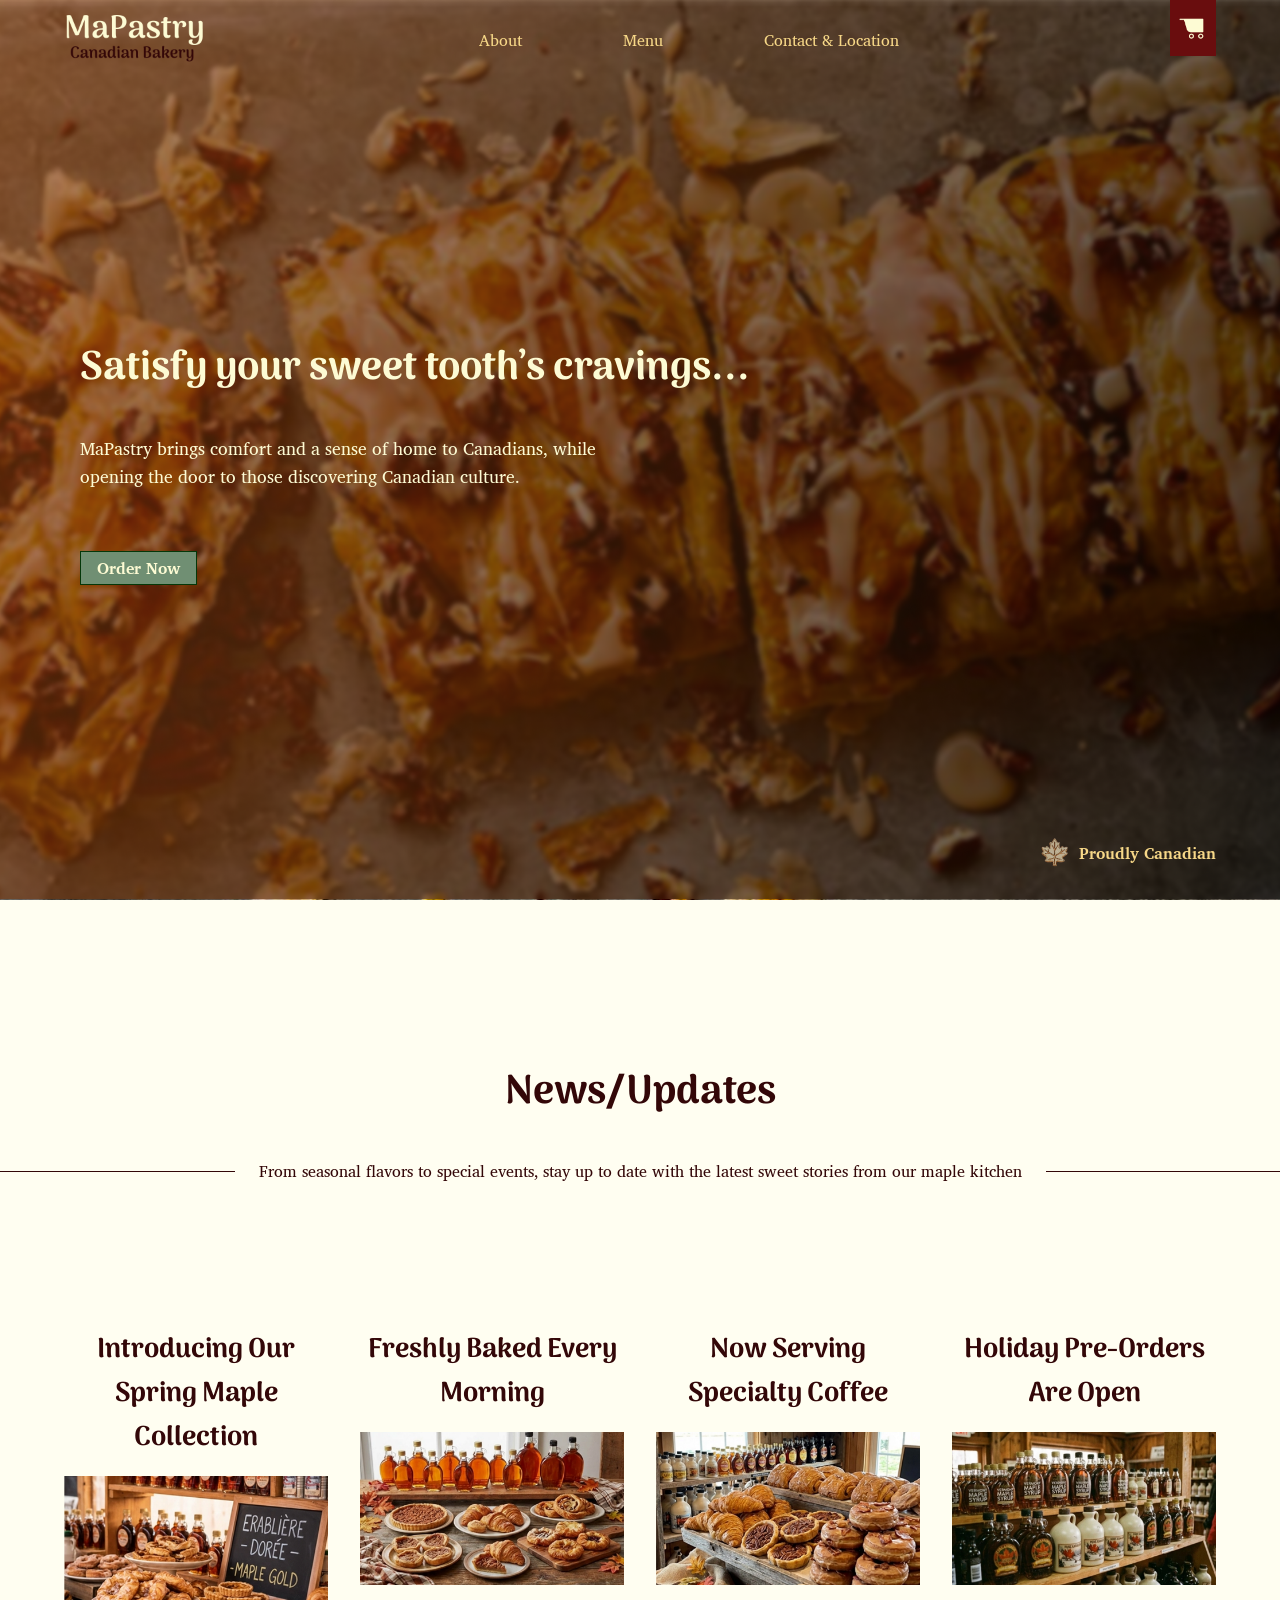
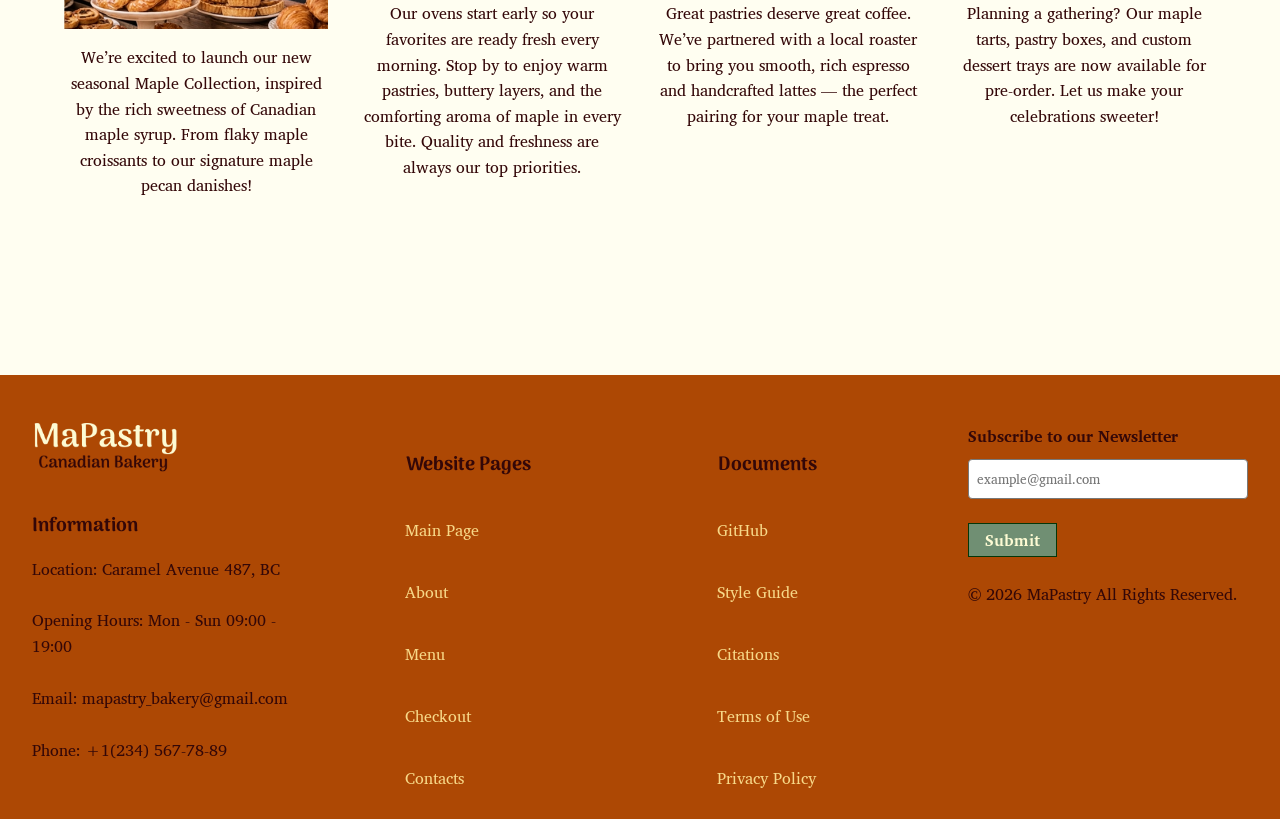
==== commit 65c8af6c: "Changing the path for landing page file Renamed the file of the landing page to index.html" ====
--- a/index.html
+++ b/index.html
@@ -1,493 +1,168 @@
 <!DOCTYPE html>
-<html lang = "en">
+<html lang="en">
+<head>
+  <meta charset="utf-8">
+  <meta name="viewport" content="width=device-width, initial-scale=1.0">
 
-  <head>
+  <title>MaPastry – Canadian Bakery</title>
 
-    <meta charset="utf-8">
-    <title>P02 - Style Guide Template</title>
+  <link href="main.css" rel="stylesheet">
+  <link href="grids.css" rel="stylesheet">
+  <link href="https://fonts.googleapis.com/css2?family=Arima+Madurai:wght@500;700;900&family=Charis+SIL:wght@400;700&display=swap" rel="stylesheet">
+</head>
 
-    <link href="main.css" rel="stylesheet">
-    <link href="grids.css" rel="stylesheet">
-    <link href="https://fonts.googleapis.com/css2?family=Arima+Madurai:wght@300;400;500;700&display=swap" rel="stylesheet">
-    <link href="https://fonts.googleapis.com/css2?family=Charis+SIL:ital,wght@0,400;0,700;1,400;1,700&display=swap" rel="stylesheet">
+<body class="home-page">
+<!--NAVIGATION BAR-->
+<header>
+  <nav id="navbar" class="navbar">
+  <div class="logo">
+<nav>
+      <a href = "index.html" class = "logo">
+        <img src="img/mapastry-logo.png" alt="MaPastry Canadian Bakery logo (MaPastry - white; Canadian Bakery - dark red)">
+      </a>
+      </nav>
+  </div>
 
-    <!--used fonts-->
+  <div class="main-nav">
+    <a href="about.html" class="nav">About</a>
+    <a href="product-list.html" class="nav">Menu</a>
+    <a href="contacts.html" class="nav">Contact & Location</a>
+  </div>
 
-  </head>
-
-  <body class = "style-guide-page">
-
-    <header class = "style-guide-header">
-      <h1>P02 - Style Guide Template</h1>
-
-    
-      <nav>        
-        <a href="#interactive_elements">Interactive Elements</a>
-        <a href="#text_elements">Text Elements</a>
-        <a href="#combined_elements">Combined Elements</a>
-        <a href="#branding-ideas">Branding Ideas</a>
-        <a href="#branding-componenets">Branding Components</a>
-        <a href="landingPage.html">Main Page</a>
-        <a href="about.html">About Us</a>
-        <a href="product-list.html">Product Listing Page</a>
-        <a href="maple-syrup-cheesecake.html">Detailed Product Page</a>
-        <a href="checkout.html">Checkout Page</a>
-        <a href="contacts.html">Contacts</a>
-        <a href="citations.html">Citations</a>
-      </nav>
-
-    </header>
-
-    <!-- INTERACTIVE ELEMENTS SECTION // -->
-    <section id="interactive_elements">
-      <h2>Interactive Elements</h2>
+   <div class="cart">
+    <a href="checkout.html" class = "icon">
+      <img src="img/cart-icon.png" class = "default" alt="Shopping cart button (default)">
+      <img src="img/cart-hover.png" class="hover" alt="Shopping cart button (hover)">
+    </a>
+  </div>
+</nav>
+</header>
 
 
-      <section class="element">
-
-        <h3>In-text link</h3>
-
-        <h4>Sample code:</h4>
-        <code>&lt;p&gt;I want to see the &lt;a href = "#" class="text-link">catalogue&lt;/a&gt; and choose delicious desserts!&lt;/p&gt;</code>
-
-        <h4>Rendered element:</h4>
-        <p>I want to see the <a href="#" class = "text-link" >catalogue</a> and choose delicious desserts!</p>
-      </section>
+  <!-- TOP SECTION -->
+  <section class="top">
 
 
-      <!-- Default Button styling section -->
-      <section class="element">
+    <div class="top-content">
+      <h1>Satisfy your sweet tooth’s cravings...</h1>
 
-        <h3>Navigation Link</h3>
+      <p>
+        MaPastry brings comfort and a sense of home to Canadians, while opening the door to those discovering Canadian culture.
+      </p>
+      <div class="buttonLAND">
+      <a href="product-list.html" class="form-button">
+        Order Now
+      </a>
+      </div>
+    </div>
 
-        <h4>CSS selector:</h4>
-        <p>.button-nav</p>
-
-        <h4>Sample code:</h4>
-        <code>&lt;a href="#" class="button"&gt;About Us&lt;/a&gt;</code>
-
-        <h4>Rendered element:</h4>
-        <a class = "button-nav" href="#">About Us</a>
-
-      </section>
-
-
-      <section class="element">
-        <h3>Submit/Reset Buttons</h3>
-
-        <h4>Sample code:</h4>
-        <code>&lt;button type = "form-button" type = "submit"&gt;Submit&lt;/button&gt;</code>
-        <code>&lt;button type = "form-buttonRESET" type = "reset"&gt;Reset&lt;/button&gt;</code>
-
-        <h4>Rendered element:</h4>
-        <button class = "form-button" type = "submit">Submit</button>
-        <button class = "form-buttonRESET" type = "reset">Reset</button>
-      </section>
-
-
-      <section class="element">
-        <h3>Text Input Field with Label</h3>
-
-        <h4>Sample code:</h4>
-        <code>&lt;label for = "form-phone"&gt;Phone Number:&lt;/label&gt;
-        &lt;input type = "text" name = "form-phone" id = "form-phone" placeholder = "+ x(xxx)xxx-xx-xx"&gt;</code>
-        <!--Source:https://developer.mozilla.org/en-US/docs/Web/HTML/Reference/Elements/label
-        I did this part using only class material at first, but I also checked on this website, that
-        "name" attribute is being used, so I included it just in case.-->
-
-        <h4>Rendered element:</h4>
-        <div class = "form-elements">
-          <label for = "form-phone">Phone Number:</label>
-          <input type = "text" name = "form-phone" id = "form-phone" placeholder = "+ x(xxx)xxx-xx-xx">
-        </div>
-      </section>
-
-
-      <section class="element">
-        <h3>Radio Button with Label</h3>
-        <!-- learnt how to make custom radio button here: https://gist.github.com/Cutcopy/3fce01b4e66c4663ef27-->
-        <h4>Sample code:</h4>
-        <code>&lt;label class="radio"&gt;
-        &lt;input type="radio" name="plan"&gt;
-        &lt;span class="custom-radio"&gt;&lt;/span&gt;
-        Add Utensils
-        &lt;/label&gt;
-        </code>
-        <h4>Rendered element:</h4>
-        <label class="radio">
-        <input type="radio" name="plan">
-        <span class="custom-radio"></span>
-        Add Utensils
-        </label>
-
-        
-           
-        <!--looked up here about radio type: https://developer.mozilla.org/en-US/docs/Web/HTML/Reference/Elements/input/radio-->
-      </section>
-
-
-      <section class="element">
-        <h3>Image as a Link</h3>
-
-        <h4>Sample code:</h4>
-        <code>&lt;a href = "#" class = "image-link"&gt;&lt;img src = "img/maple-cake.jpg" alt="a piece of maple syrup flavor cake lying on a plate"&gt;&lt;/a&gt; </code>
-        <h4>Rendered element:</h4>
-        <a href = "#" class = "image-link"><img src = "img/maple-cake.jpg" alt="a piece of maple syrup flavor cake lying on a plate"></a>
-      </section>
-
-
-    </section>
-    <!-- // INTERACTIVE ELEMENTS SECTION -->
+    <div class="canadian-badge">
+      <img src="img/maple-leaf.png" alt="Maple leaf icon (for proudly canadian badge)">
+      <span>Proudly Canadian</span> <!-- I read about span here:https://developer.mozilla.org/en-US/docs/Web/HTML/Reference/Elements/span -->
+    </div>
 
     
 
-
-    <!-- TEXT ELEMENTS SECTION // -->
-    <section id="text_elements">
-      <h2>Text Elements</h2>
-
-      <section class="element">
-        <h3>Headings</h3>
-
-        <h4>Sample code:</h4>
-        <code> &lt;h2&gt;Heading Level 2&lt;/h2&gt; </code>
-        <code> &lt;h3&gt;Heading Level 3&lt;/h3&gt; </code> 
-        <code> &lt;h4&gt;Heading Level 4&lt;/h4&gt; </code> 
-        <code> &lt;h5&gt;Heading Level 5&lt;/h5&gt; </code> 
-
-        <h4>Rendered element:</h4>
-        <h2>Heading Level 2</h2>
-        <h3>Heading Level 3</h3>
-        <h4>Heading Level 4</h4>
-        <h5>Heading Level 5</h5>
-      </section>
-
-      <section class="element">
-        <h3>Paragraphs</h3>
-
-        <h4>Sample code:</h4>
-        <code>&lt;p&gt;A delicious slice of a cheesecake, drizzled in maple syrup. Right from the oven. Made with our love.&lt;/p&gt;</code>
-
-        <h4>Rendered element:</h4>
-        <p>A delicious slice of a cheesecake, drizzled in maple syrup. Right from the oven. Made with our love.</p>
-      </section>
-
-      <section class="element">
-        <h3>Numbered Lists</h3>
-        <!--looked up for tag <pre> so long code examples can be more readable in style guide: https://developer.mozilla.org/en-US/docs/Web/HTML/Reference/Elements/pre-->
-        <h4>Sample code:</h4>
-        <pre><code> 
-          &lt;ol class = "ordered-list"&gt;
-            &lt;li&gt; 125 Maple Street, Vancouver, BC M5H 2N2&lt;/li&gt;
-            &lt;li&gt; 47 Caramel Street West, Vancouver, BC M4L 5Y7&lt;/li&gt;
-            &lt;li&gt; 220 Electric  Avenue, Toronto, ON M5V 2Z3&lt;/li&gt;
-            &lt;li&gt; 138 Autumn Avenue, Toronto, ON 4Y5 6G1&lt;/li&gt;
-          &lt;/ol&gt;
-        </code></pre>
-
-        <h4>Rendered element:</h4>
-        <ol class = "ordered-list">
-          <li> 125 Maple Street, Vancouver, BC M5H 2N2</li>
-          <li> 47 Caramel Street West, Vancouver, BC M4L 5Y7</li>
-          <li> 220 Electric  Avenue, Toronto, ON M5V 2Z3</li>
-          <li> 138 Autumn Avenue, Toronto, ON 4Y5 6G1</li>
-        </ol>
-      </section>
-
-    </section>
-    <!-- // TEXT ELEMENTS SECTION -->
+  </section>
 
 
+  <!-- NEWS SECTION -->
+  <section class="newsabout-section">
+    <h2>News/Updates</h2>
 
-    <!-- COMBINED ELEMENTS SECTION // -->
-    <section id="combined_elements">
-      <h2>Combined Elements</h2>
+    <p class="section-subtitle">
+  From seasonal flavors to special events, stay up to date with the latest sweet stories from our maple kitchen
+    </p>
+  </section>
 
-      <section class="element">
-        <h3>Main Navigation</h3>
-        <!--looked up for tag <pre> so long code examples can be more readable in style guide: https://developer.mozilla.org/en-US/docs/Web/HTML/Reference/Elements/pre-->
-        <h4>Sample Code:</h4>
-        <pre><code> 
-          &lt;nav class = "main-nav"&gt;
-            &lt;a href = "#" class = "nav-link"&gt;Home&lt;/a&gt;
-            &lt;a href = "#" class = "nav-link"&gt;Menu&lt;/a&gt;
-            &lt;a href = "#" class = "nav-link"&gt;Contact and Locations&lt;/a&gt;
-            &lt;a href = "#" class = "nav-link"&gt;About Us&lt;/a&gt;
-          &lt;/nav&gt;
-        </code></pre>
+<section class="news-columns">
 
-        <h4>Rendered element:</h4>
-        <nav class="main-nav">
-          <div class = "main-nav">
-          <a href="#" class="nav">Home</a>
-          <a href="#" class="nav">Menu</a>
-          <a href="#" class="nav">Contact and Locations</a>
-          <a href="#" class="nav">About Us</a>
+  <div class="news-card">
+    <h3>Introducing Our Spring Maple Collection</h3>
+      <img src="img/maplePastry1.png" alt="Maple desserts and maple syrups on the background. The image is for the news card about the new spring maple collection.">
+    <p>
+        We’re excited to launch our new seasonal Maple Collection, inspired by the rich sweetness of Canadian maple syrup. From flaky maple croissants to our signature maple pecan danishes!
+    </p>
+  </div>
+
+  <div class="news-card">
+    <h3>Freshly Baked Every Morning</h3>
+      <img src="img/maplePastry2.png" alt="Fresh baked pastries and maple syrups on the background. The image is for the news card about freshly baked pastries every morning.">
+    <p>
+       Our ovens start early so your favorites are ready fresh every morning. Stop by to enjoy warm pastries, buttery layers, and the comforting aroma of maple in every bite. Quality and freshness are always our top priorities.
+    </p>
+  </div>
+
+  <div class="news-card">
+    <h3>Now Serving Specialty Coffee</h3>
+      <img src="img/maplePastry3.png" alt="Maple Syrup pastries and maple syrups on the background. The image is for the news card about the new specialty coffee.">
+    <p>
+      Great pastries deserve great coffee. We’ve partnered with a local roaster to bring you smooth, rich espresso and handcrafted lattes — the perfect pairing for your maple treat.
+    </p>
+  </div>
+
+  <div class="news-card">
+    <h3>Holiday Pre-Orders Are Open</h3>
+      <img src="img/maplePastry4.png" alt="Premium maple syrups. The image is for the news card about the holiday pre-orders.">
+    <p>
+      Planning a gathering? Our maple tarts, pastry boxes, and custom dessert trays are now available for pre-order. Let us make your celebrations sweeter!
+    </p>
+  </div>
+
+</section>
+
+<!-- FOR SCROLLING EFFECT (NAVBAR)-->
+<script>
+  const navbar = document.getElementById("navbar"); /* I learnt this here: https://developer.mozilla.org/en-US/docs/Web/API/Document/getElementById */
+  const heroSection = document.querySelector(".top"); /* I learnt this here:https://developer.mozilla.org/en-US/docs/Web/API/Document/querySelector */
+
+  window.addEventListener("scroll", function () { /* I learnt this here: https://developer.mozilla.org/en-US/docs/Web/API/Document/scroll_event */
+    if (window.scrollY > heroSection.offsetHeight - 100) { /* I learnt about offsetHeight here:https://developer.mozilla.org/en-US/docs/Web/API/HTMLElement/offsetHeight */
+      navbar.classList.add("scrolled"); /* I learnt about classList here:https://developer.mozilla.org/en-US/docs/Web/API/Element/classList */
+    } else {
+      navbar.classList.remove("scrolled");
+    }
+  });
+</script>
+
+<!-- FOOTER -->
+<footer class = "web-footer">
+        <div class = "footer-container">
+          <div class = "footer-column-first">
+            <img src="img/mapastry-logo.png" alt="MaPastry Canadian Bakery logo" width = 150 height = 50>
+            <h4>Information</h4>
+            <p>Location: Caramel Avenue 487, BC</p>
+            <p>Opening Hours: Mon - Sun 09:00 - 19:00</p>
+            <p>Email: mapastry_bakery@gmail.com</p>
+            <p>Phone: +1(234) 567-78-89</p>
           </div>
-        </nav>
-
-      </section>
-
-      <section class="element">
-        <h3>Product/Service Listing</h3>
-
-        <h4>Sample code:</h4>
-        <pre><code>
-          &lt;div class="product-listing"&gt;
-            &lt;h4 class = "product-name"&gt;Maple Syrup Cheesecake&lt;/h4&gt;
-            &lt;a href = "#"&gt;
-              &lt;img src="img/maple-cake.jpg" alt = "A delicious slice of a cheesecake." class="product-image"&gt;
-            &lt;/a&gt;
-            &lt;p class="product-description"&gt;A rich and creamy cheesecake with real maple syrup topping.&lt;/p&gt;
-            &lt;p class="product-allergens"&gt;Contains: Dairy, Eggs, Gluten, Nuts&lt;/p&gt;
-            &lt;div class = "card-footer"&gt;
-              &lt;p class="product-cost"&gt;$6.35&lt;/p&gt;
-              &lt;a href = "#" class =" product-link"&gt;Add to Cart&lt;/a&gt;
-            &lt;/div&gt;
-          &lt;/div&gt;
-        </code></pre>
-
-        <h4>Rendered element:</h4>
-        <div class="product-listing">
-          <a href="#" class = "image-link">
-            <img src="img/maple-cake.jpg" alt="A delicious slice of a cheesecake.">
-          </a>
-          <div class = "product-info">
-            <h4 class="product-name">Maple Syrup Cheesecake</h4>
-            <p class="product-allergens">Contains: Dairy, Eggs, Gluten, Nuts</p>
+          <div class = "footer-column-second">
+            <h4>Website Pages</h4>
+            <a href="index.html" class="navFooter">Main Page</a>
+            <a href="about.html" class="navFooter">About</a>
+            <a href="product-list.html" class="navFooter">Menu</a>
+            <a href="checkout.html" class="navFooter">Checkout</a>
+            <a href="contacts.html" class="navFooter">Contacts</a>
           </div>
-          <p class="product-description">A rich and creamy cheesecake with real maple syrup topping.</p>
-          <div class = "card-footer">
-            <p class="product-cost">$6.35</p>
-            <a href="#" class="form-button">Add to Cart</a>
+          <div class = "footer-column-third">
+            <h4>Documents</h4>
+            <a href="https://github.com/Makusa-san/iat339-p2-team3" class = "navFooter">GitHub</a>
+            <a href="style-guide.html" class = "navFooter">Style Guide</a>
+            <a href="citations.html" class = "navFooter">Citations</a>
+            <a href = "#" class = "navFooter">Terms of Use</a>
+            <a href = "#" class = "navFooter">Privacy Policy</a>
+          </div>
+          <div class = "footer-column-fourth">
+            <div class = "form-elements">
+              <label for = "form-name">Subscribe to our Newsletter</label>
+                <input type = "text" name = "form-name" id = "form-name" placeholder = "example@gmail.com">  
+            </div>
+            <a href="#" class="form-button">Submit</a>
+            <p>© 2026 MaPastry All Rights Reserved.</p>
           </div>
         </div>
-      </section>
-
-      <section class="element">
-        <h3>Payment Form</h3>
-
-        <h4>Sample Code:</h4>
-        <pre><code>
-          &lt;form class="payment-form"&gt;
-            &lt;div class="form-elements"&gt;
-              &lt;label for="form-name"&gt;Full Name:&lt;/label&gt;
-                &lt;input type="text" name="form-name" id="form-name" placeholder="+ x(xxx)xxx-xx-xx"&gt;
-              &lt;label for="form-phone-num"&gt;Phone Number:&lt;/label&gt;
-                &lt;input type="text" name="form-phone-num" id="form-phone-num" placeholder="John Johnson"&gt;
-              &lt;label for="form-email"&gt;Email:&lt;/label&gt;
-                &lt;input type="text" name="form-email" id="form-email" placeholder="john_johnson@bakery.ca"&gt;
-              &lt;label for="form-address"&gt;Address:&lt;/label&gt;
-                &lt;input type="text" name="form-address" id="form-address" placeholder="Caramel Avenue 123"&gt;
-              &lt;label for="form-post"&gt;Postal Code:&lt;/label&gt;
-                &lt;input type="text" name="form-post" id="form-post" placeholder="A1A 1A1"&gt;
-            &lt;/div&gt;
-
-            &lt;p&gt;Choose Your Payment Method:&lt;/p&gt;
-
-            &lt;label class="radio"&gt;
-            &lt;input type="radio" name="plan"&gt;
-            &lt;span class="custom-radio"&gt;&lt;/span&gt;
-            Credit/Debit Card
-            &lt;/label&gt;
-            &lt;label class="radio"&gt;
-            &lt;input type="radio" name="plan"&gt;
-            &lt;span class="custom-radio"&gt;&lt;/span&gt;
-            PayPal
-            &lt;/label&gt;
-            &lt;button class="form-button" type="submit"&gt;Submit&lt;/button&gt;
-          &lt;/form&gt;
-        </code></pre>
+      </footer>
 
 
-        <h4>Rendered element:</h4>
-          <form class="payment-form">
-            <div class = "form-elements">
-              <label for = "form-name">Full Name:</label>
-                <input type = "text" name = "form-name" id = "form-name" placeholder = "John Johnson">
-              <label for = "form-phone-num">Phone Number:</label>
-                <input type = "text" name = "form-phone-num" id = "form-phone-num" placeholder = "+ x(xxx)xxx-xx-xx">
-              <label for = "form-email">Email:</label>
-                <input type = "text" name = "form-email" id = "form-email" placeholder = "john_johnson@bakery.ca">
-              <label for = "form-address">Address:</label>
-                <input type = "text" name = "form-address" id = "form-address" placeholder = "Caramel Avenue 123">
-              <label for = "form-post">Postal Code:</label>
-                <input type = "text" name = "form-post" id = "form-post" placeholder = "A1A 1A1">
-            </div>
-
-            <p>Choose Your Payment Method:</p>
-
-            <label class="radio">
-            <input type="radio" name="plan">
-            <span class="custom-radio"></span>
-            Credit/Debit Card
-            </label>
-            <label class="radio">
-            <input type="radio" name="plan">
-            <span class="custom-radio"></span>
-            PayPal
-            </label>
-
-            <button class="form-button" type="submit">Submit</button>
-            </form>
-            </section>
-
-      <section class="element">
-        <h3>Checkout Cart</h3>
-
-        <h4>Sample Code:</h4>
-        <pre><code>
-        &lt;div class="checkout-cart"&gt;
-          &lt;h4&gt;Your Cart&lt;/h4&gt;
-          &lt;ul class="cart-items"&gt;
-            &lt;li class="cart-item"&gt;
-              &lt;div class="cart-item-name"&gt;Maple Syrup Cheesecake&lt;/div&gt;
-              &lt;div class="cart-item-price"&gt;$6.35&lt;/div&gt;
-              &lt;div class="cart-item-image"&gt;
-                &lt;img src="img/maple-cake.jpg" alt="Maple Syrup Cheesecake"&gt;
-              &lt;/div&gt;
-            &lt;/li&gt;
-            &lt;li class="cart-item"&gt;
-              &lt;div class="cart-item-name"&gt;Walnut Oat Latte (No caffeine)&lt;/div&gt;
-              &lt;div class="cart-item-price"&gt;$7.35&lt;/div&gt;
-              &lt;div class="cart-item-image"&gt;
-                &lt;img src="img/walnut-latte.jpg" alt="Walnut Oat Latte"&gt;
-              &lt;/div&gt;
-            &lt;/li&gt;
-            &lt;li class="cart-item"&gt;
-              &lt;div class="cart-item-name"&gt;Sugar Cookie&lt;/div&gt;
-              &lt;div class="cart-item-price"&gt;$2.35&lt;/div&gt;
-              &lt;div class="cart-item-image"&gt;
-                &lt;img src="img/sugar-cookie.jpg" alt="Sugar Cookie"&gt;
-              &lt;/div&gt;
-            &lt;/li&gt;
-          &lt;/ul&gt;
-          &lt;p class="cart-total"&gt;Total: $16.05&lt;/p&gt;
-        &lt;/div&gt;
-        </code></pre>
-
-
-        <h4>Rendered element:</h4>
-          <div class="checkout-cart">
-            <h4>Your Cart</h4>
-            <ul class="cart-items">
-              <li class = "cart-header">
-                <div class = "header-product">Product</div>
-                <div class = "header-price">Price</div>
-              </li>
-              <li class="cart-item">
-                <div class="item-details">
-                  <img src="img/maple-cake.jpg" alt="Maple Syrup Cheesecake" class="cart-item-image"> <!--cheesecake image: https://www.google.com/search?sca_esv=449808707ab54592&rlz=1C5CHFA_enRU907RU908&sxsrf=ANbL-n4_2D99c-ySaFGrkwpUbXqF6I4DnA:1769443565425&udm=2&fbs=[base64]&q=maple+cheesecake&sa=X&sqi=2&ved=2ahUKEwj3gav5yqmSAxVMEjQIHQCUFR4QtKgLegQIGhAB&biw=1422&bih=849&dpr=2&aic=0#vhid=mEJMOMpN0LvPjM&vssid=mosaic-->
-                  <div class="item-name">Maple Syrup Cheesecake</div>
-                </div>
-                <div class="item-price">$6.35</div>
-              </li>
-              <li class="cart-item">
-                <div class="item-details">
-                  <img src="img/latte.jpeg" alt="Walnut Oat Latte" class="cart-item-image"> <!--latte image: https://myveganminimalist.com/oat-milk-latte-foamy-vegan/-->
-                  <div class="item-name">Walnut Oat Latte (No caffeine)</div>
-                </div>
-                 <div class="item-price">$7.35</div>
-              </li>
-              <li class="cart-item">
-                <div class="item-details">
-                  <img src="img/cookie.jpg" alt="Sugar Cookie" class="cart-item-image"> <!--cookie image: https://sallysbakingaddiction.com/giant-sugar-cookie/-->
-                  <div class="item-name">Sugar Cookie</div>
-                </div>
-                <div class="item-price">$2.35</div>
-              </li>
-              <li class="cart-total">
-                <div class="total-label">Total:</div>
-                <div class="total-value">$16.05</div>
-              </li>
-            </ul>
-          </div>
-      </section>
-
-    </section>
-    <!-- // COMBINED ELEMENTS SECTION -->
-
-    <section id = "branding-ideas">
-      <h2>Branding Ideas</h2>
-      <h3>What does the company do, or offer?</h3>
-      <p>Name: MaPastry. "Ma" stands for maple, "Pastry"... for pastry! MaPastry is a company, which consists of cafes chain, which offer baked goods with maple syrup as their signature dishes alongside traditional Canadian desserts and drinks, like coffee and tea.
-
-      Baked goods with maple syrup are chosen as signature dishes, since maple syrup is one of most well-known ingredients around to world and a lot of people think about Canada when they see maple syrup. This correlates with one the company’s goals to spread Canadian food culture around the world through offering traditional desserts. And of course, MaPastry is a warm home for its own nation, where they can always have a taste ot their cultural food. 
-
-      MaPastry offers both in-cafe visits and food deliveries. 
-      </p>
-
-      <h3>Who is the company to potential customers? (as a person)</h3>
-
-      <p>MaPastry is a brand with a warm and welcoming vibe , being cultural grounded. As a brand, it is very approachable, comforting, offering a sense familiarity to Canadians, while also remaining curious to people, who explore Canadian culture. MaPastry values are warmth, comfort and preservation of traditions. 
-      Our company presents itself as a bridge to culture and delicious food experience through desserts and drinks.</p>
-     
-      <h3>Why might this company entice someone to purchase a product or service?</h3>
-      
-      <p>MaPastry attracts customers by offering something that feels both familiar and meaningful. For Canadians, the flavours create a sense of comfort and connection to home. For visitors and newcomers, the café becomes an easy way to experience Canadian food culture through desserts and drinks. By focusing on warmth, tradition, and a clear cultural identity, MaPastry stands out from more generic café chains.</p>
-    </section>
-    
-    <section id = "branding-componenets">
-      <h2>Branding Components</h2>
-
-      <h3>Fonts</h3>
-
-      <h4>Arima Madurai & Charis SIL</h4>
-
-      <img src="img/fonts-maPastry.png" width = 550 alt = "fonts used for MaPastry's website">
-
-      <p>Arima Madurai is used for headings to give the brand a warm and friendly feel. Its rounded letterforms help communicate MaPastry’s welcoming café atmosphere and make the brand feel approachable and easy to connect with, making a closer contact between the company and customer.
-
-        Charis SIL is used for body text because it is clean and easy to read, giving a fast access to information. Together, Charis SIL and Arima Madurai create a balance between warm personality and clarity, showing combination of MaPastry’s values: coziness and tradition, combined with modern time.
-      </p>
-
-      <h3>Colour Palette</h3>
-      <img src = img/color-palette.png width = 550 alt="color palette of MaPastry Brand">
-      <p>MaPastry's color palette is built around warm colors, which are inspired by earth themes and baking good. Creamy white is being used for background, keeping interface calm and soft, while golden and browny tones
-        translate sweetness of our production (yeah, like a maple syrup) and will be used for UI elements along with green, which is being used for contrast, but still keeping cozy theme, while darker brown will be used for text.
-        Red will be the primary color for the header.  
-      </p>
-
-      <h3>Potential Imagery</h3>
-
-      <p>Imagery of Mapastry strives inviting and warm atmospere, drawing attention with its high-quality photos of desserts and visuals elements, inspired by food items. Apart from that there might will be additional decorative elements, inspired by nature like maple leaves, possibly wooden textures or 
-        small animals in some sections to translate the atmosphere of Canada to both locals and newcomers. 
-        
-        Combining softness of headings and clean body text font, mostly warm, analogus and neutral color palette and visual elements, representing parts of Canada lead to inviting look for the MaPastry website.
-        Together, these componenets communicate warmth, comfort, and cultural identity, giving a pleasing experience for both big groups of potential customers.
-      </p>
-
-       <img src = img/landing-page-idea1.png class = image-link width = 550 alt="main page of the MaPastry's website">
-       <img src = img/landing-page-idea2.png class = image-link width = 550 alt="a second idea for main page of the MaPastry's website">
-       <img src = img/canadian-dishes.png class = image-link width = 550 alt="a picture of pastry dishes: donut, croissants, pancakes and maple leaf">
-       <img src = img/landing-page-image1.png class = image-link width = 550 alt="a drawing of the bakery with pastry goods and bottle of maple syrup">
-       <img src="img/maple-cake.jpg" alt="Maple Syrup Cheesecake" width = 170 height = 170>
-       <img src="img/latte.jpeg" alt="Walnut Oat Latte" width = 170 height = 170>
-       <img src="img/cookie.jpg" alt="Sugar Cookie" width = 170 height = 170>
-       <img src="img/shop-icons.png" alt="shop icons" width = 670 height = 170> <!-- taken from https://www.figma.com/community/file/1156555637629672146-->
-
-    </section>
-
-
-
-    <section id="citations">
-      <h2>Citations</h2>
-
-      <ul>
-        <li>Creator. (Role). (Year). <strong>Title [Media]</strong>. Retrieved from <a href="#" class = "text-link">URL</a>.</li>
-
-        <li>Carlee. (2025, November 11). <strong>Maple Brown Butter Glaze [Image]</strong>. Cooking With Carlee. Retrieved February 2, 2026, from <a href="https://cookingwithcarlee.com/maple-browned-butter-glaze/" class = "text-link">https://cookingwithcarlee.com/maple-browned-butter-glaze/</a>.</li>
-        <li>Donangelo, K. (n.d.). <strong>Giant Sugar Cookies [Image]</strong>. Kathryns Kitchen Blog. Retrieved February 2, 2026, from <a href="https://kathrynskitchenblog.com/giant-sugar-cookie-recipe/" class = "text-link">https://kathrynskitchenblog.com/giant-sugar-cookie-recipe/</a>.</li>
-        <li>Ferko, T. (2020, February 26). <strong>The Best Oat Milk Latte at Home (Easy 5-min Homemade Coffee) [Image of oat milk latte in mug]</strong>. My Vegan Minimalist. Retrieved February 2, 2026, from <a href="https://myveganminimalist.com/oat-milk-latte-foamy-vegan/" class = "text-link">https://myveganminimalist.com/oat-milk-latte-foamy-vegan/</a>.</li>
-        <li>Figma Community. Retrieved February 2, 2026, from <a href="https://www.figma.com/community/file/988557441862958442" class = "text-link">https://www.figma.com/community/file/988557441862958442</a>.</li>
-        <li>Google. (n.d.). <strong>Arima Madurai & Mulish [Web fonts]</strong>. Google Fonts. Retrieved February 2, 2026, from  <a href="https://fonts.google.com/x" class = "text-link">https://fonts.google.com/</a>.</li>
-        <li>Google. (n.d.). <strong>Charis SIL [Web font]</strong>. Google Fonts. Retrieved February 2, 2026, from<a href="https://fonts.google.com/" class="text-link">https://fonts.google.com/</a>.</li>
-        <li>Matteson, Steve. Designer. 2011. <strong>Open Sans [Font]</strong>. Retrieved from <a href="https://www.google.com/fonts#QuickUsePlace:quickUse/Family:Open+Sans" class = "text-link">https://www.google.com/fonts#QuickUsePlace:quickUse/Family:Open+Sans</a></li>
-        <li>Adobe Firefly. (2026). AI-generated image of a cafe with pastry and maple syrup bottles [AI‑generated image]. Adobe Firefly. https://firefly.adobe.com/generate/image</li>
-        <li>Adobe Firefly. (2026). AI-generated image of bakery pastry, such as donut, croissant, pancakes and maple leaft [AI‑generated image]. Adobe Firefly. https://firefly.adobe.com/generate/image</li>
-      </ul>
-
-    </section>
-
-  </body>
-</html>+</body>
+</html>
